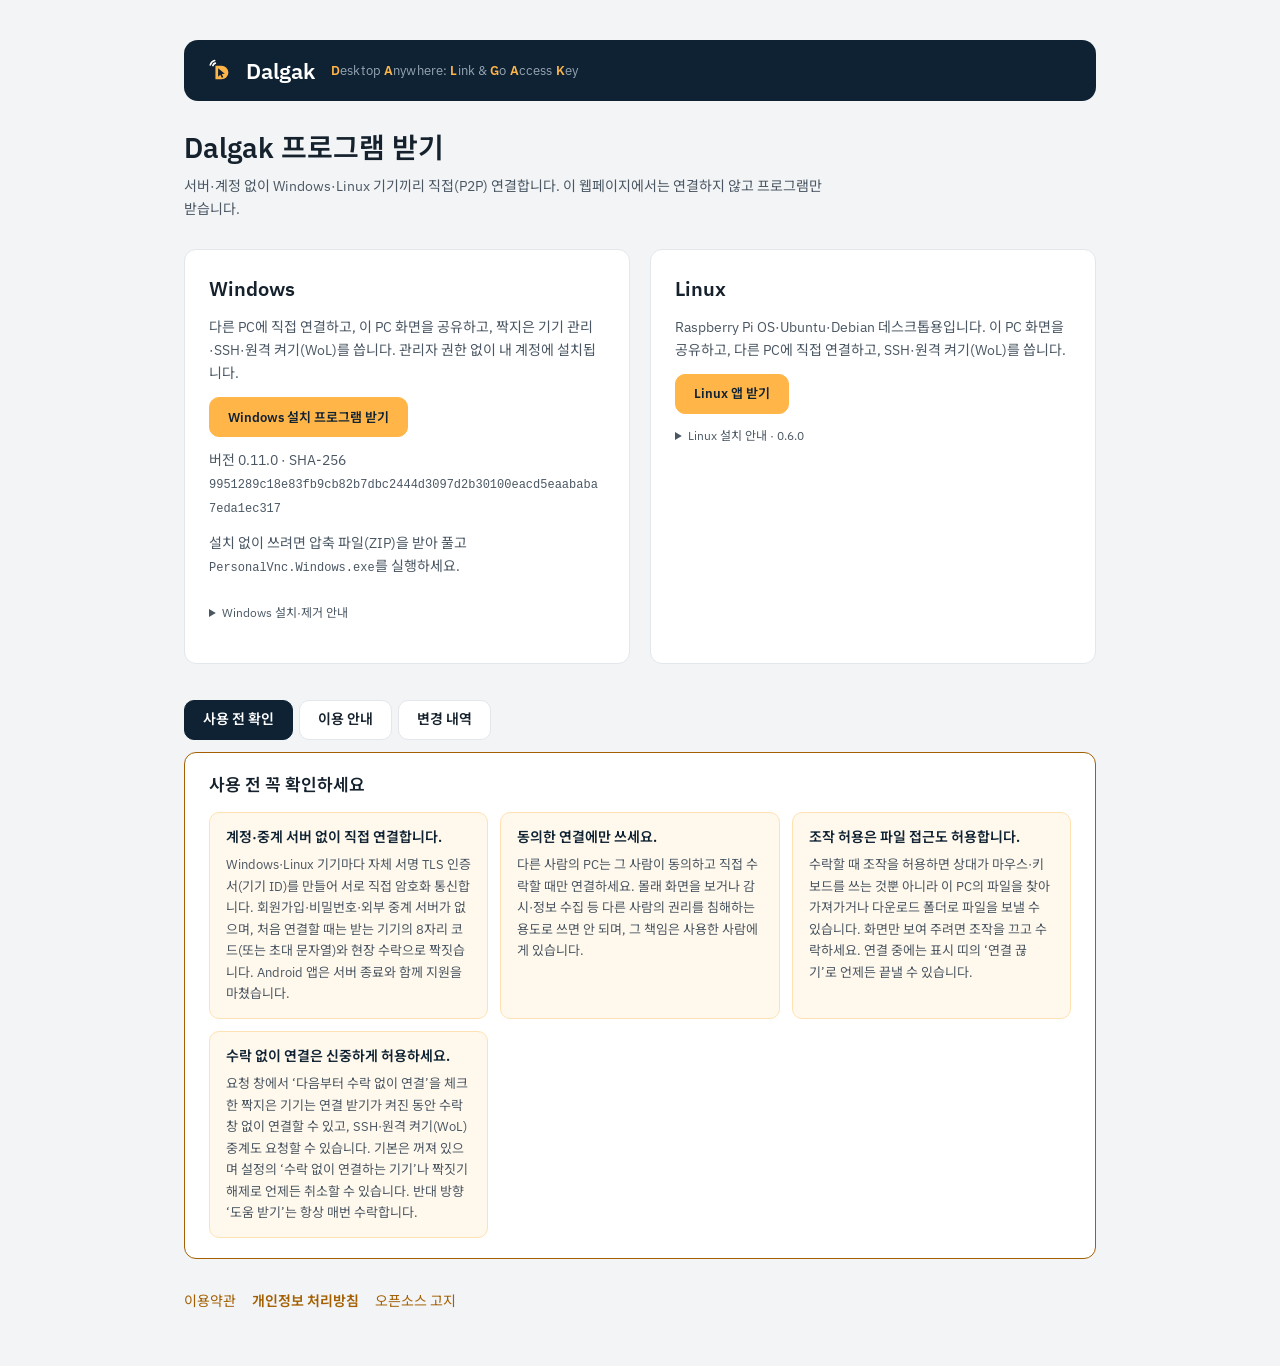
==== index.html @ 11ea2617 "Publish Dalgak 2026-11-26 (Windows 0.11.0, Linux 0.6.0)" ====
<!doctype html>
<html lang="ko">
  <head>
    <meta charset="UTF-8" />
    <meta name="viewport" content="width=device-width,initial-scale=1" />
    <meta name="description" content="Dalgak Windows·Linux P2P 원격 연결 프로그램 받기" />
    <link rel="icon" href="data:image/svg+xml,%3Csvg%20xmlns%3D%22http%3A%2F%2Fwww.w3.org%2F2000%2Fsvg%22%20viewBox%3D%220%200%2032%2032%22%3E%3Crect%20width%3D%2232%22%20height%3D%2232%22%20rx%3D%228%22%20fill%3D%22%230F2233%22%2F%3E%3Cg%20transform%3D%22translate%283.84%203.84%29%20scale%28.76%29%22%3E%3Cpath%20d%3D%22M10%209h8a9%209%200%200%201%200%2018h-8z%22%20fill%3D%22%23FFB547%22%2F%3E%3Cpath%20d%3D%22M13.5%2012.5v11l2.9-2.7%202%204.2%201.9-.8-2-4.2%204-.3z%22%20fill%3D%22%230F2233%22%2F%3E%3Cpath%20d%3D%22M6.65%208.83A4.5%204.5%200%200%201%209.83%205.65M3.27%207.93A8%208%200%200%201%208.93%202.27%22%20fill%3D%22none%22%20stroke%3D%22%23fff%22%20stroke-width%3D%222.2%22%20stroke-linecap%3D%22round%22%2F%3E%3C%2Fg%3E%3C%2Fsvg%3E" />
    <title>Dalgak · 프로그램 받기</title>
    <script type="module" crossorigin src="./assets/index-CdaXG5ki.js"></script>
    <link rel="modulepreload" crossorigin href="./assets/style-BzFZ3Hjp.js">
    <link rel="stylesheet" crossorigin href="./assets/style-Cl3IRGmB.css">
    <link rel="stylesheet" crossorigin href="./assets/index-DX-sBNxT.css">
  </head>
  <body>
    <div id="app"></div>
  </body>
</html>
---- assets/style-Cl3IRGmB.css ----
@font-face{font-family:IBM Plex Sans;font-style:normal;font-display:swap;font-weight:400;src:url(./ibm-plex-sans-cyrillic-ext-400-normal-g30qAdWV.woff2)format("woff2"),url(./ibm-plex-sans-cyrillic-ext-400-normal-Dsrv2Tcn.woff)format("woff");unicode-range:U+460-52F,U+1C80-1C8A,U+20B4,U+2DE0-2DFF,U+A640-A69F,U+FE2E-FE2F}@font-face{font-family:IBM Plex Sans;font-style:normal;font-display:swap;font-weight:400;src:url(./ibm-plex-sans-cyrillic-400-normal-DZqxrq2p.woff2)format("woff2"),url(./ibm-plex-sans-cyrillic-400-normal-BTotfTJu.woff)format("woff");unicode-range:U+301,U+400-45F,U+490-491,U+4B0-4B1,U+2116}@font-face{font-family:IBM Plex Sans;font-style:normal;font-display:swap;font-weight:400;src:url(./ibm-plex-sans-greek-400-normal-_efipK4i.woff2)format("woff2"),url(./ibm-plex-sans-greek-400-normal-D9ESIMu3.woff)format("woff");unicode-range:U+370-377,U+37A-37F,U+384-38A,U+38C,U+38E-3A1,U+3A3-3FF}@font-face{font-family:IBM Plex Sans;font-style:normal;font-display:swap;font-weight:400;src:url(./ibm-plex-sans-vietnamese-400-normal-DG4YqDda.woff2)format("woff2"),url(./ibm-plex-sans-vietnamese-400-normal-fK1oJ5dG.woff)format("woff");unicode-range:U+102-103,U+110-111,U+128-129,U+168-169,U+1A0-1A1,U+1AF-1B0,U+300-301,U+303-304,U+308-309,U+323,U+329,U+1EA0-1EF9,U+20AB}@font-face{font-family:IBM Plex Sans;font-style:normal;font-display:swap;font-weight:400;src:url(./ibm-plex-sans-latin-ext-400-normal-C5H60-Va.woff2)format("woff2"),url(./ibm-plex-sans-latin-ext-400-normal-RBey6euL.woff)format("woff");unicode-range:U+100-2BA,U+2BD-2C5,U+2C7-2CC,U+2CE-2D7,U+2DD-2FF,U+304,U+308,U+329,U+1D00-1DBF,U+1E00-1E9F,U+1EF2-1EFF,U+2020,U+20A0-20AB,U+20AD-20C0,U+2113,U+2C60-2C7F,U+A720-A7FF}@font-face{font-family:IBM Plex Sans;font-style:normal;font-display:swap;font-weight:400;src:url(./ibm-plex-sans-latin-400-normal-CDDApCn2.woff2)format("woff2"),url(./ibm-plex-sans-latin-400-normal-CYLoc0-x.woff)format("woff");unicode-range:U+??,U+131,U+152-153,U+2BB-2BC,U+2C6,U+2DA,U+2DC,U+304,U+308,U+329,U+2000-206F,U+20AC,U+2122,U+2191,U+2193,U+2212,U+2215,U+FEFF,U+FFFD}@font-face{font-family:IBM Plex Sans;font-style:normal;font-display:swap;font-weight:600;src:url(./ibm-plex-sans-cyrillic-ext-600-normal-DUMzJB7m.woff2)format("woff2"),url(./ibm-plex-sans-cyrillic-ext-600-normal-Bz0x94Yp.woff)format("woff");unicode-range:U+460-52F,U+1C80-1C8A,U+20B4,U+2DE0-2DFF,U+A640-A69F,U+FE2E-FE2F}@font-face{font-family:IBM Plex Sans;font-style:normal;font-display:swap;font-weight:600;src:url(./ibm-plex-sans-cyrillic-600-normal-71GNu3SW.woff2)format("woff2"),url(./ibm-plex-sans-cyrillic-600-normal-BGq0mW3O.woff)format("woff");unicode-range:U+301,U+400-45F,U+490-491,U+4B0-4B1,U+2116}@font-face{font-family:IBM Plex Sans;font-style:normal;font-display:swap;font-weight:600;src:url(./ibm-plex-sans-greek-600-normal-DzTrcv_p.woff2)format("woff2"),url(./ibm-plex-sans-greek-600-normal-D-CqTdkO.woff)format("woff");unicode-range:U+370-377,U+37A-37F,U+384-38A,U+38C,U+38E-3A1,U+3A3-3FF}@font-face{font-family:IBM Plex Sans;font-style:normal;font-display:swap;font-weight:600;src:url(./ibm-plex-sans-vietnamese-600-normal-DpPYBSTl.woff2)format("woff2"),url(./ibm-plex-sans-vietnamese-600-normal-DgdngZtN.woff)format("woff");unicode-range:U+102-103,U+110-111,U+128-129,U+168-169,U+1A0-1A1,U+1AF-1B0,U+300-301,U+303-304,U+308-309,U+323,U+329,U+1EA0-1EF9,U+20AB}@font-face{font-family:IBM Plex Sans;font-style:normal;font-display:swap;font-weight:600;src:url(./ibm-plex-sans-latin-ext-600-normal-DOrvGEcy.woff2)format("woff2"),url(./ibm-plex-sans-latin-ext-600-normal-DIrixKbi.woff)format("woff");unicode-range:U+100-2BA,U+2BD-2C5,U+2C7-2CC,U+2CE-2D7,U+2DD-2FF,U+304,U+308,U+329,U+1D00-1DBF,U+1E00-1E9F,U+1EF2-1EFF,U+2020,U+20A0-20AB,U+20AD-20C0,U+2113,U+2C60-2C7F,U+A720-A7FF}@font-face{font-family:IBM Plex Sans;font-style:normal;font-display:swap;font-weight:600;src:url(./ibm-plex-sans-latin-600-normal-CuJfVYMP.woff2)format("woff2"),url(./ibm-plex-sans-latin-600-normal-Cu4Hd6ag.woff)format("woff");unicode-range:U+??,U+131,U+152-153,U+2BB-2BC,U+2C6,U+2DA,U+2DC,U+304,U+308,U+329,U+2000-206F,U+20AC,U+2122,U+2191,U+2193,U+2212,U+2215,U+FEFF,U+FFFD}@font-face{font-family:Noto Sans KR;font-style:normal;font-display:swap;font-weight:400;src:url(./noto-sans-kr-0-400-normal-DvHKOTBK.woff2)format("woff2"),url(./noto-sans-kr-0-400-normal-Dk1zEwO4.woff)format("woff");unicode-range:U+F9CA-FA0B,U+FF03-FF05,U+FF07,U+FF0A-FF0B,U+FF0D-FF19,U+FF1B,U+FF1D,U+FF20-FF5B,U+FF5D,U+FFE0-FFE3,U+FFE5-FFE6}@font-face{font-family:Noto Sans KR;font-style:normal;font-display:swap;font-weight:400;src:url(./noto-sans-kr-1-400-normal-DsbtwyWE.woff2)format("woff2"),url(./noto-sans-kr-1-400-normal-DDoMGhu7.woff)format("woff");unicode-range:U+F92F-F980,U+F982-F9C9}@font-face{font-family:Noto Sans KR;font-style:normal;font-display:swap;font-weight:400;src:url(./noto-sans-kr-2-400-normal-BVVLmu2q.woff2)format("woff2"),url(./noto-sans-kr-2-400-normal-CNQ9MFHb.woff)format("woff");unicode-range:U+D723-D728,U+D72A-D733,U+D735-D748,U+D74A-D74F,U+D752-D753,U+D755-D757,U+D75A-D75F,U+D762-D764,U+D766-D768,U+D76A-D76B,U+D76D-D76F,U+D771-D787,U+D789-D78B,U+D78D-D78F,U+D791-D797,U+D79A,U+D79C,U+D79E-D7A3,U+F900-F909,U+F90B-F92E}@font-face{font-family:Noto Sans KR;font-style:normal;font-display:swap;font-weight:400;src:url(./noto-sans-kr-3-400-normal-DagkubNV.woff2)format("woff2"),url(./noto-sans-kr-3-400-normal-BXAGbfE-.woff)format("woff");unicode-range:U+D679-D68B,U+D68E-D69E,U+D6A0,U+D6A2-D6A7,U+D6A9-D6C3,U+D6C6-D6C7,U+D6C9-D6CB,U+D6CD-D6D3,U+D6D5-D6D6,U+D6D8-D6E3,U+D6E5-D6E7,U+D6E9-D6FB,U+D6FD-D717,U+D719-D71F,U+D721-D722}@font-face{font-family:Noto Sans KR;font-style:normal;font-display:swap;font-weight:400;src:url(./noto-sans-kr-4-400-normal-bNXKNoM1.woff2)format("woff2"),url(./noto-sans-kr-4-400-normal-fehc2BtM.woff)format("woff");unicode-range:U+D5BC-D5C7,U+D5CA-D5CB,U+D5CD-D5CF,U+D5D1-D5D7,U+D5D9-D5DA,U+D5DC,U+D5DE-D5E3,U+D5E6-D5E7,U+D5E9-D5EB,U+D5ED-D5F6,U+D5F8,U+D5FA-D5FF,U+D602-D603,U+D605-D607,U+D609-D60F,U+D612-D613,U+D616-D61B,U+D61D-D637,U+D63A-D63B,U+D63D-D63F,U+D641-D647,U+D64A-D64C,U+D64E-D653,U+D656-D657,U+D659-D65B,U+D65D-D666,U+D668,U+D66A-D678}@font-face{font-family:Noto Sans KR;font-style:normal;font-display:swap;font-weight:400;src:url(./noto-sans-kr-5-400-normal-DB4K_e6t.woff2)format("woff2"),url(./noto-sans-kr-5-400-normal-D7zIYotF.woff)format("woff");unicode-range:U+D507,U+D509-D50B,U+D50D-D513,U+D515-D53B,U+D53E-D53F,U+D541-D543,U+D545-D54C,U+D54E,U+D550,U+D552-D557,U+D55A-D55B,U+D55D-D55F,U+D561-D564,U+D566-D567,U+D56A,U+D56C,U+D56E-D573,U+D576-D577,U+D579-D583,U+D585-D586,U+D58A-D5A4,U+D5A6-D5BB}@font-face{font-family:Noto Sans KR;font-style:normal;font-display:swap;font-weight:400;src:url(./noto-sans-kr-6-400-normal-K-75XuCr.woff2)format("woff2"),url(./noto-sans-kr-6-400-normal-P6o_mDOa.woff)format("woff");unicode-range:U+D464-D477,U+D47A-D47B,U+D47D-D47F,U+D481-D487,U+D489-D48A,U+D48C,U+D48E-D4E7,U+D4E9-D503,U+D505-D506}@font-face{font-family:Noto Sans KR;font-style:normal;font-display:swap;font-weight:400;src:url(./noto-sans-kr-7-400-normal-BNllmanr.woff2)format("woff2"),url(./noto-sans-kr-7-400-normal-B91vUdpk.woff)format("woff");unicode-range:U+D3BF-D3C7,U+D3CA-D3CF,U+D3D1-D3EB,U+D3EE-D3EF,U+D3F1-D3F3,U+D3F5-D3FB,U+D3FD-D400,U+D402-D45B,U+D45D-D463}@font-face{font-family:Noto Sans KR;font-style:normal;font-display:swap;font-weight:400;src:url(./noto-sans-kr-8-400-normal-6GjUi_05.woff2)format("woff2"),url(./noto-sans-kr-8-400-normal-ZHSJ7wDg.woff)format("woff");unicode-range:U+D2FF,U+D302-D304,U+D306-D30B,U+D30F,U+D311-D313,U+D315-D31B,U+D31E,U+D322-D324,U+D326-D327,U+D32A-D32B,U+D32D-D32F,U+D331-D337,U+D339-D33C,U+D33E-D37B,U+D37E-D37F,U+D381-D383,U+D385-D38B,U+D38E-D390,U+D392-D397,U+D39A-D39B,U+D39D-D39F,U+D3A1-D3A7,U+D3A9-D3AA,U+D3AC,U+D3AE-D3B3,U+D3B5-D3B7,U+D3B9-D3BB,U+D3BD-D3BE}@font-face{font-family:Noto Sans KR;font-style:normal;font-display:swap;font-weight:400;src:url(./noto-sans-kr-9-400-normal-CWyIfS8k.woff2)format("woff2"),url(./noto-sans-kr-9-400-normal-8DH6IiU1.woff)format("woff");unicode-range:U+D257-D27F,U+D281-D29B,U+D29D-D29F,U+D2A1-D2AB,U+D2AD-D2B7,U+D2BA-D2BB,U+D2BD-D2BF,U+D2C1-D2C7,U+D2C9-D2EF,U+D2F2-D2F3,U+D2F5-D2F7,U+D2F9-D2FE}@font-face{font-family:Noto Sans KR;font-style:normal;font-display:swap;font-weight:400;src:url(./noto-sans-kr-10-400-normal-BVKEUupq.woff2)format("woff2"),url(./noto-sans-kr-10-400-normal-DT6dYm_X.woff)format("woff");unicode-range:U+D1B4,U+D1B6-D1F3,U+D1F5-D22B,U+D22E-D22F,U+D231-D233,U+D235-D23B,U+D23D-D240,U+D242-D256}@font-face{font-family:Noto Sans KR;font-style:normal;font-display:swap;font-weight:400;src:url(./noto-sans-kr-11-400-normal-Ba9fdwCZ.woff2)format("woff2"),url(./noto-sans-kr-11-400-normal-C1iy4JYD.woff)format("woff");unicode-range:U+D105-D12F,U+D132-D133,U+D135-D137,U+D139-D13F,U+D141-D142,U+D144,U+D146-D14B,U+D14E-D14F,U+D151-D153,U+D155-D15B,U+D15E-D187,U+D189-D19F,U+D1A2-D1A3,U+D1A5-D1A7,U+D1A9-D1AF,U+D1B2-D1B3}@font-face{font-family:Noto Sans KR;font-style:normal;font-display:swap;font-weight:400;src:url(./noto-sans-kr-12-400-normal-Bijp8rvZ.woff2)format("woff2"),url(./noto-sans-kr-12-400-normal-Cmoi1KVR.woff)format("woff");unicode-range:U+D04B-D04F,U+D051-D057,U+D059-D06B,U+D06D-D06F,U+D071-D073,U+D075-D07B,U+D07E-D0A3,U+D0A6-D0A7,U+D0A9-D0AB,U+D0AD-D0B3,U+D0B6,U+D0B8,U+D0BA-D0BF,U+D0C2-D0C3,U+D0C5-D0C7,U+D0C9-D0CF,U+D0D2,U+D0D6-D0DB,U+D0DE-D0DF,U+D0E1-D0E3,U+D0E5-D0EB,U+D0EE-D0F0,U+D0F2-D104}@font-face{font-family:Noto Sans KR;font-style:normal;font-display:swap;font-weight:400;src:url(./noto-sans-kr-13-400-normal-DoxrDWVX.woff2)format("woff2"),url(./noto-sans-kr-13-400-normal-4q7ep71R.woff)format("woff");unicode-range:U+CFA2-CFC3,U+CFC5-CFDF,U+CFE2-CFE3,U+CFE5-CFE7,U+CFE9-CFF4,U+CFF6-CFFB,U+CFFD-CFFF,U+D001-D003,U+D005-D017,U+D019-D033,U+D036-D037,U+D039-D03B,U+D03D-D04A}@font-face{font-family:Noto Sans KR;font-style:normal;font-display:swap;font-weight:400;src:url(./noto-sans-kr-14-400-normal-D4peIdLD.woff2)format("woff2"),url(./noto-sans-kr-14-400-normal-BfrJy8wS.woff)format("woff");unicode-range:U+CEF0-CEF3,U+CEF6,U+CEF9-CEFF,U+CF01-CF03,U+CF05-CF07,U+CF09-CF0F,U+CF11-CF12,U+CF14-CF1B,U+CF1D-CF1F,U+CF21-CF2F,U+CF31-CF53,U+CF56-CF57,U+CF59-CF5B,U+CF5D-CF63,U+CF66,U+CF68,U+CF6A-CF6F,U+CF71-CF84,U+CF86-CF8B,U+CF8D-CFA1}@font-face{font-family:Noto Sans KR;font-style:normal;font-display:swap;font-weight:400;src:url(./noto-sans-kr-15-400-normal-BkdsrAar.woff2)format("woff2"),url(./noto-sans-kr-15-400-normal-B1wZTeca.woff)format("woff");unicode-range:U+CE3C-CE57,U+CE5A-CE5B,U+CE5D-CE5F,U+CE61-CE67,U+CE6A,U+CE6C,U+CE6E-CE73,U+CE76-CE77,U+CE79-CE7B,U+CE7D-CE83,U+CE85-CE88,U+CE8A-CE8F,U+CE91-CE93,U+CE95-CE97,U+CE99-CE9F,U+CEA2,U+CEA4-CEAB,U+CEAD-CEE3,U+CEE6-CEE7,U+CEE9-CEEB,U+CEED-CEEF}@font-face{font-family:Noto Sans KR;font-style:normal;font-display:swap;font-weight:400;src:url(./noto-sans-kr-16-400-normal-CaZ22wVp.woff2)format("woff2"),url(./noto-sans-kr-16-400-normal-DtQZPIzd.woff)format("woff");unicode-range:U+CD92-CD93,U+CD96-CD97,U+CD99-CD9B,U+CD9D-CDA3,U+CDA6-CDA8,U+CDAA-CDAF,U+CDB1-CDC3,U+CDC5-CDCB,U+CDCD-CDE7,U+CDE9-CE03,U+CE05-CE1F,U+CE22-CE34,U+CE36-CE3B}@font-face{font-family:Noto Sans KR;font-style:normal;font-display:swap;font-weight:400;src:url(./noto-sans-kr-17-400-normal-7d2ewPR9.woff2)format("woff2"),url(./noto-sans-kr-17-400-normal-bVbnTseV.woff)format("woff");unicode-range:U+CCEF-CD07,U+CD0A-CD0B,U+CD0D-CD1A,U+CD1C,U+CD1E-CD2B,U+CD2D-CD5B,U+CD5D-CD77,U+CD79-CD91}@font-face{font-family:Noto Sans KR;font-style:normal;font-display:swap;font-weight:400;src:url(./noto-sans-kr-18-400-normal-Dvx11AVp.woff2)format("woff2"),url(./noto-sans-kr-18-400-normal-DHwF2qZi.woff)format("woff");unicode-range:U+CC3F-CC43,U+CC46-CC47,U+CC49-CC4B,U+CC4D-CC53,U+CC55-CC58,U+CC5A-CC5F,U+CC61-CC97,U+CC9A-CC9B,U+CC9D-CC9F,U+CCA1-CCA7,U+CCAA,U+CCAC,U+CCAE-CCB3,U+CCB6-CCB7,U+CCB9-CCBB,U+CCBD-CCCF,U+CCD1-CCE3,U+CCE5-CCEE}@font-face{font-family:Noto Sans KR;font-style:normal;font-display:swap;font-weight:400;src:url(./noto-sans-kr-19-400-normal-CHB6rfAL.woff2)format("woff2"),url(./noto-sans-kr-19-400-normal-ClBNzfEU.woff)format("woff");unicode-range:U+CB91-CBD3,U+CBD5-CBE3,U+CBE5-CC0B,U+CC0E-CC0F,U+CC11-CC13,U+CC15-CC1B,U+CC1D-CC20,U+CC23-CC27,U+CC2A-CC2B,U+CC2D,U+CC2F,U+CC31-CC37,U+CC3A,U+CC3C}@font-face{font-family:Noto Sans KR;font-style:normal;font-display:swap;font-weight:400;src:url(./noto-sans-kr-20-400-normal-mmNoRfIC.woff2)format("woff2"),url(./noto-sans-kr-20-400-normal-DjApHDOa.woff)format("woff");unicode-range:U+CAF4-CB47,U+CB4A-CB90}@font-face{font-family:Noto Sans KR;font-style:normal;font-display:swap;font-weight:400;src:url(./noto-sans-kr-21-400-normal-Dawkqu4L.woff2)format("woff2"),url(./noto-sans-kr-21-400-normal-CGtQSSxz.woff)format("woff");unicode-range:U+CA4A-CA4B,U+CA4E-CA4F,U+CA51-CA53,U+CA55-CA5B,U+CA5D-CA60,U+CA62-CA83,U+CA85-CABB,U+CABE-CABF,U+CAC1-CAC3,U+CAC5-CACB,U+CACD-CAD0,U+CAD2,U+CAD4-CAD8,U+CADA-CAF3}@font-face{font-family:Noto Sans KR;font-style:normal;font-display:swap;font-weight:400;src:url(./noto-sans-kr-22-400-normal-CAN0vecW.woff2)format("woff2"),url(./noto-sans-kr-22-400-normal-CAlM3nVL.woff)format("woff");unicode-range:U+C996-C997,U+C99A-C99C,U+C99E-C9BF,U+C9C2-C9C3,U+C9C5-C9C7,U+C9C9-C9CF,U+C9D2,U+C9D4,U+C9D7-C9D8,U+C9DB,U+C9DE-C9DF,U+C9E1-C9E3,U+C9E5-C9E6,U+C9E8-C9EB,U+C9EE-C9F0,U+C9F2-C9F7,U+C9F9-CA0B,U+CA0D-CA28,U+CA2A-CA49}@font-face{font-family:Noto Sans KR;font-style:normal;font-display:swap;font-weight:400;src:url(./noto-sans-kr-23-400-normal-Dvxu3lW5.woff2)format("woff2"),url(./noto-sans-kr-23-400-normal-DW522Mfw.woff)format("woff");unicode-range:U+C8E9-C8F4,U+C8F6-C8FB,U+C8FE-C8FF,U+C901-C903,U+C905-C90B,U+C90E-C910,U+C912-C917,U+C919-C92B,U+C92D-C94F,U+C951-C953,U+C955-C96B,U+C96D-C973,U+C975-C987,U+C98A-C98B,U+C98D-C98F,U+C991-C995}@font-face{font-family:Noto Sans KR;font-style:normal;font-display:swap;font-weight:400;src:url(./noto-sans-kr-24-400-normal-N6DWvfLr.woff2)format("woff2"),url(./noto-sans-kr-24-400-normal-0zvxxDGF.woff)format("woff");unicode-range:U+C841-C84B,U+C84D-C86F,U+C872-C873,U+C875-C877,U+C879-C87F,U+C882-C884,U+C887-C88A,U+C88D-C8C3,U+C8C5-C8DF,U+C8E1-C8E8}@font-face{font-family:Noto Sans KR;font-style:normal;font-display:swap;font-weight:400;src:url(./noto-sans-kr-25-400-normal-CBZrHrMq.woff2)format("woff2"),url(./noto-sans-kr-25-400-normal-CunCoS2z.woff)format("woff");unicode-range:U+C779-C77B,U+C77E-C782,U+C786,U+C78B,U+C78D,U+C78F,U+C792-C793,U+C795,U+C797,U+C799-C79F,U+C7A2,U+C7A7-C7AB,U+C7AE-C7BB,U+C7BD-C7C0,U+C7C2-C7C7,U+C7C9-C7DC,U+C7DE-C7FF,U+C802-C803,U+C805-C807,U+C809,U+C80B-C80F,U+C812,U+C814,U+C817-C81B,U+C81E-C81F,U+C821-C823,U+C825-C82E,U+C830-C837,U+C839-C83B,U+C83D-C840}@font-face{font-family:Noto Sans KR;font-style:normal;font-display:swap;font-weight:400;src:url(./noto-sans-kr-26-400-normal-DAP7qvt5.woff2)format("woff2"),url(./noto-sans-kr-26-400-normal-BzOH0pEN.woff)format("woff");unicode-range:U+C6BB-C6BF,U+C6C2,U+C6C4,U+C6C6-C6CB,U+C6CE-C6CF,U+C6D1-C6D3,U+C6D5-C6DB,U+C6DD-C6DF,U+C6E1-C6E7,U+C6E9-C6EB,U+C6ED-C6EF,U+C6F1-C6F8,U+C6FA-C703,U+C705-C707,U+C709-C70B,U+C70D-C716,U+C718,U+C71A-C71F,U+C722-C723,U+C725-C727,U+C729-C734,U+C736-C73B,U+C73E-C73F,U+C741-C743,U+C745-C74B,U+C74E-C750,U+C752-C757,U+C759-C773,U+C776-C777}@font-face{font-family:Noto Sans KR;font-style:normal;font-display:swap;font-weight:400;src:url(./noto-sans-kr-27-400-normal-CO42Q6wu.woff2)format("woff2"),url(./noto-sans-kr-27-400-normal-C6ZBGiQn.woff)format("woff");unicode-range:U+C5F5-C5FB,U+C5FE,U+C602-C605,U+C607,U+C609-C60F,U+C611-C61A,U+C61C-C623,U+C626-C627,U+C629-C62B,U+C62D,U+C62F-C632,U+C636,U+C638,U+C63A-C63F,U+C642-C643,U+C645-C647,U+C649-C652,U+C656-C65B,U+C65D-C65F,U+C661-C663,U+C665-C677,U+C679-C67B,U+C67D-C693,U+C696-C697,U+C699-C69B,U+C69D-C6A3,U+C6A6,U+C6A8,U+C6AA-C6AF,U+C6B2-C6B3,U+C6B5-C6B7,U+C6B9-C6BA}@font-face{font-family:Noto Sans KR;font-style:normal;font-display:swap;font-weight:400;src:url(./noto-sans-kr-28-400-normal-DKvJfXJ2.woff2)format("woff2"),url(./noto-sans-kr-28-400-normal-Cx6M2S50.woff)format("woff");unicode-range:U+C517-C527,U+C52A-C52B,U+C52D-C52F,U+C531-C538,U+C53A,U+C53C,U+C53E-C543,U+C546-C547,U+C54B,U+C54D-C552,U+C556,U+C55A-C55B,U+C55D,U+C55F,U+C562-C563,U+C565-C567,U+C569-C56F,U+C572,U+C574,U+C576-C57B,U+C57E-C57F,U+C581-C583,U+C585-C586,U+C588-C58B,U+C58E,U+C590,U+C592-C596,U+C599-C5B3,U+C5B6-C5B7,U+C5BA,U+C5BE-C5C3,U+C5CA-C5CB,U+C5CD,U+C5CF,U+C5D2-C5D3,U+C5D5-C5D7,U+C5D9-C5DF,U+C5E1-C5E2,U+C5E4,U+C5E6-C5EB,U+C5EF,U+C5F1-C5F3}@font-face{font-family:Noto Sans KR;font-style:normal;font-display:swap;font-weight:400;src:url(./noto-sans-kr-29-400-normal-DIf8LyWi.woff2)format("woff2"),url(./noto-sans-kr-29-400-normal-VDmbGe1t.woff)format("woff");unicode-range:U+C475-C4EF,U+C4F2-C4F3,U+C4F5-C4F7,U+C4F9-C4FF,U+C502-C50B,U+C50D-C516}@font-face{font-family:Noto Sans KR;font-style:normal;font-display:swap;font-weight:400;src:url(./noto-sans-kr-30-400-normal-8YaL-xHr.woff2)format("woff2"),url(./noto-sans-kr-30-400-normal-qLztc-gi.woff)format("woff");unicode-range:U+C3D0-C3D7,U+C3DA-C3DB,U+C3DD-C3DE,U+C3E1-C3EC,U+C3EE-C3F3,U+C3F5-C42B,U+C42D-C463,U+C466-C474}@font-face{font-family:Noto Sans KR;font-style:normal;font-display:swap;font-weight:400;src:url(./noto-sans-kr-31-400-normal-DFoc7x1T.woff2)format("woff2"),url(./noto-sans-kr-31-400-normal-D8Zht9N8.woff)format("woff");unicode-range:U+C32B-C367,U+C36A-C36B,U+C36D-C36F,U+C371-C377,U+C37A-C37B,U+C37E-C383,U+C385-C387,U+C389-C3CF}@font-face{font-family:Noto Sans KR;font-style:normal;font-display:swap;font-weight:400;src:url(./noto-sans-kr-32-400-normal-CkqUW8o7.woff2)format("woff2"),url(./noto-sans-kr-32-400-normal-D6BIPpjT.woff)format("woff");unicode-range:U+C26A-C26B,U+C26D-C26F,U+C271-C273,U+C275-C27B,U+C27E-C287,U+C289-C28F,U+C291-C297,U+C299-C29A,U+C29C-C2A3,U+C2A5-C2A7,U+C2A9-C2AB,U+C2AD-C2B3,U+C2B6,U+C2B8,U+C2BA-C2BB,U+C2BD-C2DB,U+C2DE-C2DF,U+C2E1-C2E2,U+C2E5-C2EA,U+C2EE,U+C2F0,U+C2F2-C2F5,U+C2F7,U+C2FA-C2FB,U+C2FD-C2FF,U+C301-C307,U+C309-C30C,U+C30E-C312,U+C315-C323,U+C325-C328,U+C32A}@font-face{font-family:Noto Sans KR;font-style:normal;font-display:swap;font-weight:400;src:url(./noto-sans-kr-33-400-normal-DnRNkS94.woff2)format("woff2"),url(./noto-sans-kr-33-400-normal-C74Htk_P.woff)format("woff");unicode-range:U+C1BC-C1C3,U+C1C5-C1DF,U+C1E1-C1FB,U+C1FD-C203,U+C205-C20C,U+C20E,U+C210-C217,U+C21A-C21B,U+C21D-C21E,U+C221-C227,U+C229-C22A,U+C22C,U+C22E,U+C230,U+C233-C24F,U+C251-C257,U+C259-C269}@font-face{font-family:Noto Sans KR;font-style:normal;font-display:swap;font-weight:400;src:url(./noto-sans-kr-34-400-normal-AhF9K8q6.woff2)format("woff2"),url(./noto-sans-kr-34-400-normal-DDEr8Pux.woff)format("woff");unicode-range:U+C101-C11B,U+C11F,U+C121-C123,U+C125-C12B,U+C12E,U+C132-C137,U+C13A-C13B,U+C13D-C13F,U+C141-C147,U+C14A,U+C14C-C153,U+C155-C157,U+C159-C15B,U+C15D-C166,U+C169-C16F,U+C171-C177,U+C179-C18B,U+C18E-C18F,U+C191-C193,U+C195-C19B,U+C19D-C19E,U+C1A0,U+C1A2-C1A4,U+C1A6-C1BB}@font-face{font-family:Noto Sans KR;font-style:normal;font-display:swap;font-weight:400;src:url(./noto-sans-kr-35-400-normal-k2ZbVdC9.woff2)format("woff2"),url(./noto-sans-kr-35-400-normal-Bpq268pI.woff)format("woff");unicode-range:U+C049-C057,U+C059-C05B,U+C05D-C05F,U+C061-C067,U+C069-C08F,U+C091-C0AB,U+C0AE-C0AF,U+C0B1-C0B3,U+C0B5,U+C0B7-C0BB,U+C0BE,U+C0C2-C0C7,U+C0CA-C0CB,U+C0CD-C0CF,U+C0D1-C0D7,U+C0D9-C0DA,U+C0DC,U+C0DE-C0E3,U+C0E5-C0EB,U+C0ED-C0F3,U+C0F6,U+C0F8,U+C0FA-C0FF}@font-face{font-family:Noto Sans KR;font-style:normal;font-display:swap;font-weight:400;src:url(./noto-sans-kr-36-400-normal-CnMuOnvD.woff2)format("woff2"),url(./noto-sans-kr-36-400-normal-Cn2qJE1O.woff)format("woff");unicode-range:U+BFA7-BFAF,U+BFB1-BFC4,U+BFC6-BFCB,U+BFCE-BFCF,U+BFD1-BFD3,U+BFD5-BFDB,U+BFDD-C048}@font-face{font-family:Noto Sans KR;font-style:normal;font-display:swap;font-weight:400;src:url(./noto-sans-kr-37-400-normal-CTq0GUgo.woff2)format("woff2"),url(./noto-sans-kr-37-400-normal-CS5jXYhw.woff)format("woff");unicode-range:U+BF07,U+BF09-BF3F,U+BF41-BF4F,U+BF52-BF54,U+BF56-BFA6}@font-face{font-family:Noto Sans KR;font-style:normal;font-display:swap;font-weight:400;src:url(./noto-sans-kr-38-400-normal-C_duip97.woff2)format("woff2"),url(./noto-sans-kr-38-400-normal-DAQ20IXF.woff)format("woff");unicode-range:U+BE56,U+BE58,U+BE5C-BE5F,U+BE62-BE63,U+BE65-BE67,U+BE69-BE74,U+BE76-BE7B,U+BE7E-BE7F,U+BE81-BE8E,U+BE90,U+BE92-BEA7,U+BEA9-BECF,U+BED2-BED3,U+BED5-BED6,U+BED9-BEE3,U+BEE6-BF06}@font-face{font-family:Noto Sans KR;font-style:normal;font-display:swap;font-weight:400;src:url(./noto-sans-kr-39-400-normal-BWChYRCO.woff2)format("woff2"),url(./noto-sans-kr-39-400-normal-DYBUIiBp.woff)format("woff");unicode-range:U+BDB0-BDD3,U+BDD5-BDEF,U+BDF1-BE0B,U+BE0D-BE0F,U+BE11-BE13,U+BE15-BE43,U+BE46-BE47,U+BE49-BE4B,U+BE4D-BE53}@font-face{font-family:Noto Sans KR;font-style:normal;font-display:swap;font-weight:400;src:url(./noto-sans-kr-40-400-normal-CAraLHm0.woff2)format("woff2"),url(./noto-sans-kr-40-400-normal-DvD5Lj5Y.woff)format("woff");unicode-range:U+BD03,U+BD06,U+BD08,U+BD0A-BD0F,U+BD11-BD22,U+BD25-BD47,U+BD49-BD58,U+BD5A-BD7F,U+BD82-BD83,U+BD85-BD87,U+BD8A-BD8F,U+BD91-BD92,U+BD94,U+BD96-BD98,U+BD9A-BDAF}@font-face{font-family:Noto Sans KR;font-style:normal;font-display:swap;font-weight:400;src:url(./noto-sans-kr-41-400-normal-wCMldnuB.woff2)format("woff2"),url(./noto-sans-kr-41-400-normal-C5wCo02l.woff)format("woff");unicode-range:U+BC4E-BC83,U+BC86-BC87,U+BC89-BC8B,U+BC8D-BC93,U+BC96,U+BC98,U+BC9B-BC9F,U+BCA2-BCA3,U+BCA5-BCA7,U+BCA9-BCB2,U+BCB4-BCBB,U+BCBE-BCBF,U+BCC1-BCC3,U+BCC5-BCCC,U+BCCE-BCD0,U+BCD2-BCD4,U+BCD6-BCF3,U+BCF7,U+BCF9-BCFB,U+BCFD-BD02}@font-face{font-family:Noto Sans KR;font-style:normal;font-display:swap;font-weight:400;src:url(./noto-sans-kr-42-400-normal-DoKOiGWl.woff2)format("woff2"),url(./noto-sans-kr-42-400-normal-BU6qliEf.woff)format("woff");unicode-range:U+BB90-BBA3,U+BBA5-BBAB,U+BBAD-BBBF,U+BBC1-BBF7,U+BBFA-BBFB,U+BBFD-BBFE,U+BC01-BC07,U+BC09-BC0A,U+BC0E,U+BC10,U+BC12-BC13,U+BC17,U+BC19-BC1A,U+BC1E,U+BC20-BC23,U+BC26,U+BC28,U+BC2A-BC2C,U+BC2E-BC2F,U+BC32-BC33,U+BC35-BC37,U+BC39-BC3F,U+BC41-BC42,U+BC44,U+BC46-BC48,U+BC4A-BC4D}@font-face{font-family:Noto Sans KR;font-style:normal;font-display:swap;font-weight:400;src:url(./noto-sans-kr-43-400-normal-Ckw6QJ5V.woff2)format("woff2"),url(./noto-sans-kr-43-400-normal-Bhb71xXE.woff)format("woff");unicode-range:U+BAE6-BAFB,U+BAFD-BB17,U+BB19-BB33,U+BB37,U+BB39-BB3A,U+BB3D-BB43,U+BB45-BB46,U+BB48,U+BB4A-BB4F,U+BB51-BB53,U+BB55-BB57,U+BB59-BB62,U+BB64-BB8F}@font-face{font-family:Noto Sans KR;font-style:normal;font-display:swap;font-weight:400;src:url(./noto-sans-kr-44-400-normal-BwH1wq4A.woff2)format("woff2"),url(./noto-sans-kr-44-400-normal-CfspoNHB.woff)format("woff");unicode-range:U+BA30-BA37,U+BA3A-BA3B,U+BA3D-BA3F,U+BA41-BA47,U+BA49-BA4A,U+BA4C,U+BA4E-BA53,U+BA56-BA57,U+BA59-BA5B,U+BA5D-BA63,U+BA65-BA66,U+BA68-BA6F,U+BA71-BA73,U+BA75-BA77,U+BA79-BA84,U+BA86,U+BA88-BAA7,U+BAAA,U+BAAD-BAAF,U+BAB1-BAB7,U+BABA,U+BABC,U+BABE-BAE5}@font-face{font-family:Noto Sans KR;font-style:normal;font-display:swap;font-weight:400;src:url(./noto-sans-kr-45-400-normal-B0IEWs_N.woff2)format("woff2"),url(./noto-sans-kr-45-400-normal-OygxcDOe.woff)format("woff");unicode-range:U+B96E-B973,U+B976-B977,U+B979-B97B,U+B97D-B983,U+B986,U+B988,U+B98A-B98D,U+B98F-B9AB,U+B9AE-B9AF,U+B9B1-B9B3,U+B9B5-B9BB,U+B9BE,U+B9C0,U+B9C2-B9C7,U+B9CA-B9CB,U+B9CD,U+B9D2-B9D7,U+B9DA,U+B9DC,U+B9DF-B9E0,U+B9E2,U+B9E6-B9E7,U+B9E9-B9F3,U+B9F6,U+B9F8,U+B9FB-BA2F}@font-face{font-family:Noto Sans KR;font-style:normal;font-display:swap;font-weight:400;src:url(./noto-sans-kr-46-400-normal-w4Vi4TPN.woff2)format("woff2"),url(./noto-sans-kr-46-400-normal-CbRp0Dn-.woff)format("woff");unicode-range:U+B8BF-B8CB,U+B8CD-B8E0,U+B8E2-B8E7,U+B8EA-B8EB,U+B8ED-B8EF,U+B8F1-B8F7,U+B8FA,U+B8FC,U+B8FE-B903,U+B905-B917,U+B919-B91F,U+B921-B93B,U+B93D-B957,U+B95A-B95B,U+B95D-B95F,U+B961-B967,U+B969-B96C}@font-face{font-family:Noto Sans KR;font-style:normal;font-display:swap;font-weight:400;src:url(./noto-sans-kr-47-400-normal-CFVhXwO9.woff2)format("woff2"),url(./noto-sans-kr-47-400-normal-Budn6my_.woff)format("woff");unicode-range:U+B80D-B80F,U+B811-B817,U+B81A,U+B81C-B823,U+B826-B827,U+B829-B82B,U+B82D-B833,U+B836,U+B83A-B83F,U+B841-B85B,U+B85E-B85F,U+B861-B863,U+B865-B86B,U+B86E,U+B870,U+B872-B8AF,U+B8B1-B8BE}@font-face{font-family:Noto Sans KR;font-style:normal;font-display:swap;font-weight:400;src:url(./noto-sans-kr-48-400-normal-oYS9L5BJ.woff2)format("woff2"),url(./noto-sans-kr-48-400-normal-CTWyjJsZ.woff)format("woff");unicode-range:U+B74D-B75F,U+B761-B763,U+B765-B774,U+B776-B77B,U+B77E-B77F,U+B781-B783,U+B785-B78B,U+B78E,U+B792-B796,U+B79A-B79B,U+B79D-B7A7,U+B7AA,U+B7AE-B7B3,U+B7B6-B7C8,U+B7CA-B7EB,U+B7EE-B7EF,U+B7F1-B7F3,U+B7F5-B7FB,U+B7FE,U+B802-B806,U+B80A-B80B}@font-face{font-family:Noto Sans KR;font-style:normal;font-display:swap;font-weight:400;src:url(./noto-sans-kr-49-400-normal-CtaM09ck.woff2)format("woff2"),url(./noto-sans-kr-49-400-normal-DsEEhT6D.woff)format("woff");unicode-range:U+B6A7-B6AA,U+B6AC-B6B0,U+B6B2-B6EF,U+B6F1-B727,U+B72A-B72B,U+B72D-B72E,U+B731-B737,U+B739-B73A,U+B73C-B743,U+B745-B74C}@font-face{font-family:Noto Sans KR;font-style:normal;font-display:swap;font-weight:400;src:url(./noto-sans-kr-50-400-normal-B0z_7G6H.woff2)format("woff2"),url(./noto-sans-kr-50-400-normal-D65-YWZ5.woff)format("woff");unicode-range:U+B605-B60F,U+B612-B617,U+B619-B624,U+B626-B69B,U+B69E-B6A3,U+B6A5-B6A6}@font-face{font-family:Noto Sans KR;font-style:normal;font-display:swap;font-weight:400;src:url(./noto-sans-kr-51-400-normal-CTiLlGnP.woff2)format("woff2"),url(./noto-sans-kr-51-400-normal-DcxcWHnW.woff)format("woff");unicode-range:U+B55F,U+B562-B583,U+B585-B59F,U+B5A2-B5A3,U+B5A5-B5A7,U+B5A9-B5B2,U+B5B5-B5BA,U+B5BD-B604}@font-face{font-family:Noto Sans KR;font-style:normal;font-display:swap;font-weight:400;src:url(./noto-sans-kr-52-400-normal-OpUDikIM.woff2)format("woff2"),url(./noto-sans-kr-52-400-normal-BOMVdWBo.woff)format("woff");unicode-range:U+B4A5-B4B6,U+B4B8-B4BF,U+B4C1-B4C7,U+B4C9-B4DB,U+B4DE-B4DF,U+B4E1-B4E2,U+B4E5-B4EB,U+B4EE,U+B4F0,U+B4F2-B513,U+B516-B517,U+B519-B51A,U+B51D-B523,U+B526,U+B528,U+B52B-B52F,U+B532-B533,U+B535-B537,U+B539-B53F,U+B541-B544,U+B546-B54B,U+B54D-B54F,U+B551-B55B,U+B55D-B55E}@font-face{font-family:Noto Sans KR;font-style:normal;font-display:swap;font-weight:400;src:url(./noto-sans-kr-53-400-normal-4QC5xypI.woff2)format("woff2"),url(./noto-sans-kr-53-400-normal-BUdzCisy.woff)format("woff");unicode-range:U+B3F8-B3FB,U+B3FD-B40F,U+B411-B417,U+B419-B41B,U+B41D-B41F,U+B421-B427,U+B42A-B42B,U+B42D-B44F,U+B452-B453,U+B455-B457,U+B459-B45F,U+B462-B464,U+B466-B46B,U+B46D-B47F,U+B481-B4A3}@font-face{font-family:Noto Sans KR;font-style:normal;font-display:swap;font-weight:400;src:url(./noto-sans-kr-54-400-normal-CGOBk4rH.woff2)format("woff2"),url(./noto-sans-kr-54-400-normal-DH-3Hmc3.woff)format("woff");unicode-range:U+B342-B353,U+B356-B357,U+B359-B35B,U+B35D-B35E,U+B360-B363,U+B366,U+B368,U+B36A-B36D,U+B36F,U+B372-B373,U+B375-B377,U+B379-B37F,U+B381-B382,U+B384,U+B386-B38B,U+B38D-B3C3,U+B3C6-B3C7,U+B3C9-B3CA,U+B3CD-B3D3,U+B3D6,U+B3D8,U+B3DA-B3F7}@font-face{font-family:Noto Sans KR;font-style:normal;font-display:swap;font-weight:400;src:url(./noto-sans-kr-55-400-normal-Dx3s9tU9.woff2)format("woff2"),url(./noto-sans-kr-55-400-normal-DtkdW8u5.woff)format("woff");unicode-range:U+B27C-B283,U+B285-B28F,U+B292-B293,U+B295-B297,U+B29A-B29F,U+B2A1-B2A4,U+B2A7-B2A9,U+B2AB,U+B2AD-B2C7,U+B2CA-B2CB,U+B2CD-B2CF,U+B2D1-B2D7,U+B2DA,U+B2DC,U+B2DE-B2E3,U+B2E7,U+B2E9-B2EA,U+B2EF-B2F3,U+B2F6,U+B2F8,U+B2FA-B2FB,U+B2FD-B2FE,U+B302-B303,U+B305-B307,U+B309-B30F,U+B312,U+B316-B31B,U+B31D-B341}@font-face{font-family:Noto Sans KR;font-style:normal;font-display:swap;font-weight:400;src:url(./noto-sans-kr-56-400-normal-qvAXUF5v.woff2)format("woff2"),url(./noto-sans-kr-56-400-normal-BPzu3JG_.woff)format("woff");unicode-range:U+B1D6-B1E7,U+B1E9-B1FC,U+B1FE-B203,U+B206-B207,U+B209-B20B,U+B20D-B213,U+B216-B21F,U+B221-B257,U+B259-B273,U+B275-B27B}@font-face{font-family:Noto Sans KR;font-style:normal;font-display:swap;font-weight:400;src:url(./noto-sans-kr-57-400-normal-Iyr4oMaf.woff2)format("woff2"),url(./noto-sans-kr-57-400-normal-UHuhU5XG.woff)format("woff");unicode-range:U+B120-B122,U+B126-B127,U+B129-B12B,U+B12D-B133,U+B136,U+B138,U+B13A-B13F,U+B142-B143,U+B145-B14F,U+B151-B153,U+B156-B157,U+B159-B177,U+B17A-B17B,U+B17D-B17F,U+B181-B187,U+B189-B18C,U+B18E-B191,U+B195-B1A7,U+B1A9-B1CB,U+B1CD-B1D5}@font-face{font-family:Noto Sans KR;font-style:normal;font-display:swap;font-weight:400;src:url(./noto-sans-kr-58-400-normal-jTP2ATzg.woff2)format("woff2"),url(./noto-sans-kr-58-400-normal-Do9GjXYx.woff)format("woff");unicode-range:U+B05F-B07B,U+B07E-B07F,U+B081-B083,U+B085-B08B,U+B08D-B097,U+B09B,U+B09D-B09F,U+B0A2-B0A7,U+B0AA,U+B0B0,U+B0B2,U+B0B6-B0B7,U+B0B9-B0BB,U+B0BD-B0C3,U+B0C6-B0C7,U+B0CA-B0CF,U+B0D1-B0DF,U+B0E1-B0E4,U+B0E6-B107,U+B10A-B10B,U+B10D-B10F,U+B111-B112,U+B114-B117,U+B119-B11A,U+B11C-B11F}@font-face{font-family:Noto Sans KR;font-style:normal;font-display:swap;font-weight:400;src:url(./noto-sans-kr-59-400-normal-BLmMzuQC.woff2)format("woff2"),url(./noto-sans-kr-59-400-normal-BNZWuHDj.woff)format("woff");unicode-range:U+AFAC-AFB7,U+AFBA-AFBB,U+AFBD-AFBF,U+AFC1-AFC6,U+AFCA-AFCC,U+AFCE-AFD3,U+AFD5-AFE7,U+AFE9-AFEF,U+AFF1-B00B,U+B00D-B00F,U+B011-B013,U+B015-B01B,U+B01D-B027,U+B029-B043,U+B045-B047,U+B049,U+B04B,U+B04D-B052,U+B055-B056,U+B058-B05C,U+B05E}@font-face{font-family:Noto Sans KR;font-style:normal;font-display:swap;font-weight:400;src:url(./noto-sans-kr-60-400-normal-CtGD89mu.woff2)format("woff2"),url(./noto-sans-kr-60-400-normal-HcGLz5w9.woff)format("woff");unicode-range:U+AF03-AF07,U+AF09-AF2B,U+AF2E-AF33,U+AF35-AF3B,U+AF3E-AF40,U+AF44-AF47,U+AF4A-AF5C,U+AF5E-AF63,U+AF65-AF7F,U+AF81-AFAB}@font-face{font-family:Noto Sans KR;font-style:normal;font-display:swap;font-weight:400;src:url(./noto-sans-kr-61-400-normal-B5PLnAkp.woff2)format("woff2"),url(./noto-sans-kr-61-400-normal-PLwfB2R5.woff)format("woff");unicode-range:U+AE56-AE5B,U+AE5E-AE60,U+AE62-AE64,U+AE66-AE67,U+AE69-AE6B,U+AE6D-AE83,U+AE85-AEBB,U+AEBF,U+AEC1-AEC3,U+AEC5-AECB,U+AECE,U+AED0,U+AED2-AED7,U+AED9-AEF3,U+AEF5-AF02}@font-face{font-family:Noto Sans KR;font-style:normal;font-display:swap;font-weight:400;src:url(./noto-sans-kr-62-400-normal-DKjCQorc.woff2)format("woff2"),url(./noto-sans-kr-62-400-normal-DpE68_xC.woff)format("woff");unicode-range:U+AD9C-ADA3,U+ADA5-ADBF,U+ADC1-ADC3,U+ADC5-ADC7,U+ADC9-ADD2,U+ADD4-ADDB,U+ADDD-ADDF,U+ADE1-ADE3,U+ADE5-ADF7,U+ADFA-ADFB,U+ADFD-ADFF,U+AE02-AE07,U+AE0A,U+AE0C,U+AE0E-AE13,U+AE15-AE2F,U+AE31-AE33,U+AE35-AE37,U+AE39-AE3F,U+AE42,U+AE44,U+AE46-AE49,U+AE4B,U+AE4F,U+AE51-AE53,U+AE55}@font-face{font-family:Noto Sans KR;font-style:normal;font-display:swap;font-weight:400;src:url(./noto-sans-kr-63-400-normal-BxSCZ_YM.woff2)format("woff2"),url(./noto-sans-kr-63-400-normal-DPPS_2ro.woff)format("woff");unicode-range:U+ACE2-ACE3,U+ACE5-ACE6,U+ACE9-ACEF,U+ACF2,U+ACF4,U+ACF7-ACFB,U+ACFE-ACFF,U+AD01-AD03,U+AD05-AD0B,U+AD0D-AD10,U+AD12-AD1B,U+AD1D-AD33,U+AD35-AD48,U+AD4A-AD4F,U+AD51-AD6B,U+AD6E-AD6F,U+AD71-AD72,U+AD77-AD7C,U+AD7E,U+AD80,U+AD82-AD87,U+AD89-AD8B,U+AD8D-AD8F,U+AD91-AD9B}@font-face{font-family:Noto Sans KR;font-style:normal;font-display:swap;font-weight:400;src:url(./noto-sans-kr-64-400-normal-CQozkgom.woff2)format("woff2"),url(./noto-sans-kr-64-400-normal-DaHs-oC1.woff)format("woff");unicode-range:U+AC25-AC2C,U+AC2E,U+AC30,U+AC32-AC37,U+AC39-AC3F,U+AC41-AC4C,U+AC4E-AC6F,U+AC72-AC73,U+AC75-AC76,U+AC79-AC7F,U+AC82,U+AC84-AC88,U+AC8A-AC8B,U+AC8D-AC8F,U+AC91-AC93,U+AC95-AC9B,U+AC9D-AC9E,U+ACA1-ACA7,U+ACAB,U+ACAD-ACAF,U+ACB1-ACB7,U+ACBA-ACBB,U+ACBE-ACC0,U+ACC2-ACC3,U+ACC5-ACDF}@font-face{font-family:Noto Sans KR;font-style:normal;font-display:swap;font-weight:400;src:url(./noto-sans-kr-65-400-normal-4PCXQBFU.woff2)format("woff2"),url(./noto-sans-kr-65-400-normal-B1mdGFnh.woff)format("woff");unicode-range:U+99DF,U+99ED,U+99F1,U+99FF,U+9A01,U+9A08,U+9A0E-9A0F,U+9A19,U+9A2B,U+9A30,U+9A36-9A37,U+9A40,U+9A43,U+9A45,U+9A4D,U+9A55,U+9A57,U+9A5A-9A5B,U+9A5F,U+9A62,U+9A65,U+9A69-9A6A,U+9AA8,U+9AB8,U+9AD3,U+9AE5,U+9AEE,U+9B1A,U+9B27,U+9B2A,U+9B31,U+9B3C,U+9B41-9B45,U+9B4F,U+9B54,U+9B5A,U+9B6F,U+9B8E,U+9B91,U+9B9F,U+9BAB,U+9BAE,U+9BC9,U+9BD6,U+9BE4,U+9BE8,U+9C0D,U+9C10,U+9C12,U+9C15,U+9C25,U+9C32,U+9C3B,U+9C47,U+9C49,U+9C57,U+9CE5,U+9CE7,U+9CE9,U+9CF3-9CF4,U+9CF6,U+9D09,U+9D1B,U+9D26,U+9D28,U+9D3B,U+9D51,U+9D5D,U+9D60-9D61,U+9D6C,U+9D72,U+9DA9,U+9DAF,U+9DB4,U+9DC4,U+9DD7,U+9DF2,U+9DF8-9DFA,U+9E1A,U+9E1E,U+9E75,U+9E79,U+9E7D,U+9E7F,U+9E92-9E93,U+9E97,U+9E9D,U+9E9F,U+9EA5,U+9EB4-9EB5,U+9EBB,U+9EBE,U+9EC3,U+9ECD-9ECE,U+9ED4,U+9ED8,U+9EDB-9EDC,U+9EDE,U+9EE8,U+9EF4,U+9F07-9F08,U+9F0E,U+9F13,U+9F20,U+9F3B,U+9F4A-9F4B,U+9F4E,U+9F52,U+9F5F,U+9F61,U+9F67,U+9F6A,U+9F6C,U+9F77,U+9F8D,U+9F90,U+9F95,U+9F9C,U+AC02-AC03,U+AC05-AC06,U+AC09-AC0F,U+AC17-AC18,U+AC1B,U+AC1E-AC1F,U+AC21-AC23}@font-face{font-family:Noto Sans KR;font-style:normal;font-display:swap;font-weight:400;src:url(./noto-sans-kr-66-400-normal-DyNMkvg7.woff2)format("woff2"),url(./noto-sans-kr-66-400-normal-CUpDunOh.woff)format("woff");unicode-range:U+96A7-96A8,U+96AA,U+96B1,U+96B7,U+96BB,U+96C0-96C1,U+96C4-96C5,U+96C7,U+96C9,U+96CB-96CE,U+96D5-96D6,U+96D9,U+96DB-96DC,U+96E2-96E3,U+96E8-96EA,U+96EF-96F0,U+96F2,U+96F6-96F7,U+96F9,U+96FB,U+9700,U+9706-9707,U+9711,U+9713,U+9716,U+9719,U+971C,U+971E,U+9727,U+9730,U+9732,U+9739,U+973D,U+9742,U+9744,U+9748,U+9756,U+975C,U+9761,U+9769,U+976D,U+9774,U+9777,U+977A,U+978B,U+978D,U+978F,U+97A0,U+97A8,U+97AB,U+97AD,U+97C6,U+97CB,U+97DC,U+97F6,U+97FB,U+97FF-9803,U+9805-9806,U+9808,U+980A,U+980C,U+9810-9813,U+9817-9818,U+982D,U+9830,U+9838-9839,U+983B,U+9846,U+984C-984E,U+9854,U+9858,U+985A,U+985E,U+9865,U+9867,U+986B,U+986F,U+98AF,U+98B1,U+98C4,U+98C7,U+98DB-98DC,U+98E1-98E2,U+98ED-98EF,U+98F4,U+98FC-98FE,U+9903,U+9909-990A,U+990C,U+9910,U+9913,U+9918,U+991E,U+9920,U+9928,U+9945,U+9949,U+994B-994D,U+9951-9952,U+9954,U+9957,U+9996,U+999D,U+99A5,U+99A8,U+99AC-99AE,U+99B1,U+99B3-99B4,U+99B9,U+99C1,U+99D0-99D2,U+99D5,U+99D9,U+99DD}@font-face{font-family:Noto Sans KR;font-style:normal;font-display:swap;font-weight:400;src:url(./noto-sans-kr-67-400-normal-sUo5DaHA.woff2)format("woff2"),url(./noto-sans-kr-67-400-normal-BGN-5q2i.woff)format("woff");unicode-range:U+920D,U+9210-9212,U+9217,U+921E,U+9234,U+923A,U+923F-9240,U+9245,U+9249,U+9257,U+925B,U+925E,U+9262,U+9264-9266,U+9283,U+9285,U+9291,U+9293,U+9296,U+9298,U+929C,U+92B3,U+92B6-92B7,U+92B9,U+92CC,U+92CF,U+92D2,U+92E4,U+92EA,U+92F8,U+92FC,U+9304,U+9310,U+9318,U+931A,U+931E-9322,U+9324,U+9326,U+9328,U+932B,U+932E-932F,U+9348,U+934A-934B,U+934D,U+9354,U+935B,U+936E,U+9375,U+937C,U+937E,U+938C,U+9394,U+9396,U+939A,U+93A3,U+93A7,U+93AC-93AD,U+93B0,U+93C3,U+93D1,U+93DE,U+93E1,U+93E4,U+93F6,U+9404,U+9418,U+9425,U+942B,U+9435,U+9438,U+9444,U+9451-9452,U+945B,U+947D,U+947F,U+9583,U+9589,U+958F,U+9591-9592,U+9594,U+9598,U+95A3-95A5,U+95A8,U+95AD,U+95B1,U+95BB-95BC,U+95C7,U+95CA,U+95D4-95D6,U+95DC,U+95E1-95E2,U+961C,U+9621,U+962A,U+962E,U+9632,U+963B,U+963F-9640,U+9642,U+9644,U+964B-964D,U+9650,U+965B-965F,U+9662-9664,U+966A,U+9670,U+9673,U+9675-9678,U+967D,U+9685-9686,U+968A-968B,U+968D-968E,U+9694-9695,U+9698-9699,U+969B-969C,U+96A3}@font-face{font-family:Noto Sans KR;font-style:normal;font-display:swap;font-weight:400;src:url(./noto-sans-kr-68-400-normal-C1zq1-x4.woff2)format("woff2"),url(./noto-sans-kr-68-400-normal-Cphon-k4.woff)format("woff");unicode-range:U+8FA8,U+8FAD,U+8FAF-8FB2,U+8FC2,U+8FC5,U+8FCE,U+8FD4,U+8FE6,U+8FEA-8FEB,U+8FED,U+8FF0,U+8FF2,U+8FF7,U+8FF9,U+8FFD,U+9000-9003,U+9005-9006,U+9008,U+900B,U+900D,U+900F-9011,U+9014-9015,U+9017,U+9019,U+901D-9023,U+902E,U+9031-9032,U+9035,U+9038,U+903C,U+903E,U+9041-9042,U+9047,U+904A-904B,U+904D-904E,U+9050-9051,U+9054-9055,U+9059,U+905C-905E,U+9060-9061,U+9063,U+9069,U+906D-906F,U+9072,U+9075,U+9077-9078,U+907A,U+907C-907D,U+907F-9084,U+9087-9088,U+908A,U+908F,U+9091,U+9095,U+9099,U+90A2-90A3,U+90A6,U+90A8,U+90AA,U+90AF-90B1,U+90B5,U+90B8,U+90C1,U+90CA,U+90DE,U+90E1,U+90ED,U+90F5,U+9102,U+9112,U+9115,U+9119,U+9127,U+912D,U+9132,U+9149-914E,U+9152,U+9162,U+9169-916A,U+916C,U+9175,U+9177-9178,U+9187,U+9189,U+918B,U+918D,U+9192,U+919C,U+91AB-91AC,U+91AE-91AF,U+91B1,U+91B4-91B5,U+91C0,U+91C7,U+91C9,U+91CB,U+91CF-91D0,U+91D7-91D8,U+91DC-91DD,U+91E3,U+91E7,U+91EA,U+91F5}@font-face{font-family:Noto Sans KR;font-style:normal;font-display:swap;font-weight:400;src:url(./noto-sans-kr-69-400-normal-DvjoOde4.woff2)format("woff2"),url(./noto-sans-kr-69-400-normal-k7u7Fo4S.woff)format("woff");unicode-range:U+8C6A-8C6B,U+8C79-8C7A,U+8C82,U+8C8A,U+8C8C,U+8C9D-8C9E,U+8CA0-8CA2,U+8CA7-8CAC,U+8CAF-8CB0,U+8CB3-8CB4,U+8CB6-8CB8,U+8CBB-8CBD,U+8CBF-8CC4,U+8CC7-8CC8,U+8CCA,U+8CD1,U+8CD3,U+8CDA,U+8CDC,U+8CDE,U+8CE0,U+8CE2-8CE4,U+8CE6,U+8CEA,U+8CED,U+8CF4,U+8CFB-8CFD,U+8D04-8D05,U+8D07-8D08,U+8D0A,U+8D0D,U+8D13,U+8D16,U+8D64,U+8D66,U+8D6B,U+8D70,U+8D73-8D74,U+8D77,U+8D85,U+8D8A,U+8D99,U+8DA3,U+8DA8,U+8DB3,U+8DBA,U+8DBE,U+8DC6,U+8DCB-8DCC,U+8DCF,U+8DDB,U+8DDD,U+8DE1,U+8DE3,U+8DE8,U+8DF3,U+8E0A,U+8E0F-8E10,U+8E1E,U+8E2A,U+8E30,U+8E35,U+8E42,U+8E44,U+8E47-8E4A,U+8E59,U+8E5F-8E60,U+8E74,U+8E76,U+8E81,U+8E87,U+8E8A,U+8E8D,U+8EAA-8EAC,U+8EC0,U+8ECB-8ECC,U+8ED2,U+8EDF,U+8EEB,U+8EF8,U+8EFB,U+8EFE,U+8F03,U+8F05,U+8F09,U+8F12-8F15,U+8F1B-8F1F,U+8F26-8F27,U+8F29-8F2A,U+8F2F,U+8F33,U+8F38-8F39,U+8F3B,U+8F3E-8F3F,U+8F44-8F45,U+8F49,U+8F4D-8F4E,U+8F5D,U+8F5F,U+8F62,U+8F9B-8F9C,U+8FA3,U+8FA6}@font-face{font-family:Noto Sans KR;font-style:normal;font-display:swap;font-weight:400;src:url(./noto-sans-kr-70-400-normal-BsS9sI2L.woff2)format("woff2"),url(./noto-sans-kr-70-400-normal-CMQst9WV.woff)format("woff");unicode-range:U+8941,U+8944,U+895F,U+8964,U+896A,U+8972,U+8981,U+8983,U+8986-8987,U+898F,U+8993,U+8996,U+89A1,U+89A9-89AA,U+89B2,U+89BA,U+89BD,U+89C0,U+89D2,U+89E3,U+89F4,U+89F8,U+8A02-8A03,U+8A08,U+8A0A,U+8A0C,U+8A0E,U+8A13,U+8A16-8A17,U+8A1B,U+8A1D,U+8A1F,U+8A23,U+8A25,U+8A2A,U+8A2D,U+8A31,U+8A34,U+8A36,U+8A3A-8A3B,U+8A50,U+8A54-8A55,U+8A5B,U+8A5E,U+8A60,U+8A62-8A63,U+8A66,U+8A6D-8A6E,U+8A70,U+8A72-8A73,U+8A75,U+8A79,U+8A85,U+8A87,U+8A8C-8A8D,U+8A93,U+8A95,U+8A98,U+8AA0-8AA1,U+8AA3-8AA6,U+8AA8,U+8AAA,U+8AB0,U+8AB2,U+8AB9,U+8ABC,U+8ABE-8ABF,U+8AC2,U+8AC4,U+8AC7,U+8ACB,U+8ACD,U+8ACF,U+8AD2,U+8AD6,U+8ADB-8ADC,U+8AE1,U+8AE6-8AE7,U+8AEA-8AEB,U+8AED-8AEE,U+8AF1,U+8AF6-8AF8,U+8AFA,U+8AFE,U+8B00-8B02,U+8B04,U+8B0E,U+8B10,U+8B14,U+8B16-8B17,U+8B19-8B1B,U+8B1D,U+8B20,U+8B28,U+8B2B-8B2C,U+8B33,U+8B39,U+8B41,U+8B49,U+8B4E-8B4F,U+8B58,U+8B5A,U+8B5C,U+8B66,U+8B6C,U+8B6F-8B70,U+8B74,U+8B77,U+8B7D,U+8B80,U+8B8A,U+8B90,U+8B92-8B93,U+8B96,U+8B9A,U+8C37,U+8C3F,U+8C41,U+8C46,U+8C48,U+8C4A,U+8C4C,U+8C55,U+8C5A,U+8C61}@font-face{font-family:Noto Sans KR;font-style:normal;font-display:swap;font-weight:400;src:url(./noto-sans-kr-71-400-normal-Cnz4WKfN.woff2)format("woff2"),url(./noto-sans-kr-71-400-normal-64PFtwmp.woff)format("woff");unicode-range:U+858F,U+8591,U+8594,U+859B,U+85A6,U+85A8-85AA,U+85AF-85B0,U+85BA,U+85C1,U+85C9,U+85CD-85CF,U+85D5,U+85DC-85DD,U+85E4-85E5,U+85E9-85EA,U+85F7,U+85FA-85FB,U+85FF,U+8602,U+8606-8607,U+860A,U+8616-8617,U+861A,U+862D,U+863F,U+864E,U+8650,U+8654-8655,U+865B-865C,U+865E-865F,U+8667,U+8679,U+868A,U+868C,U+8693,U+86A3-86A4,U+86A9,U+86C7,U+86CB,U+86D4,U+86D9,U+86DB,U+86DF,U+86E4,U+86ED,U+86FE,U+8700,U+8702-8703,U+8708,U+8718,U+871A,U+871C,U+874E,U+8755,U+8757,U+875F,U+8766,U+8768,U+8774,U+8776,U+8778,U+8782,U+878D,U+879F,U+87A2,U+87B3,U+87BA,U+87C4,U+87E0,U+87EC,U+87EF,U+87F2,U+87F9,U+87FB,U+87FE,U+8805,U+881F,U+8822-8823,U+8831,U+8836,U+883B,U+8840,U+8846,U+884D,U+8852-8853,U+8857,U+8859,U+885B,U+885D,U+8861-8863,U+8868,U+886B,U+8870,U+8872,U+8877,U+887E-887F,U+8881-8882,U+8888,U+888B,U+888D,U+8892,U+8896-8897,U+889E,U+88AB,U+88B4,U+88C1-88C2,U+88CF,U+88D4-88D5,U+88D9,U+88DC-88DD,U+88DF,U+88E1,U+88E8,U+88F3-88F5,U+88F8,U+88FD,U+8907,U+8910,U+8912-8913,U+8918-8919,U+8925,U+892A,U+8936,U+8938,U+893B}@font-face{font-family:Noto Sans KR;font-style:normal;font-display:swap;font-weight:400;src:url(./noto-sans-kr-72-400-normal-D-3sPuo-.woff2)format("woff2"),url(./noto-sans-kr-72-400-normal-CyXLn0oy.woff)format("woff");unicode-range:U+82A6,U+82A9,U+82AC-82AF,U+82B3,U+82B7-82B9,U+82BB-82BD,U+82BF,U+82D1-82D2,U+82D4-82D5,U+82D7,U+82DB,U+82DE-82DF,U+82E1,U+82E5-82E7,U+82FD-82FE,U+8301-8305,U+8309,U+8317,U+8328,U+832B,U+832F,U+8331,U+8334-8336,U+8338-8339,U+8340,U+8347,U+8349-834A,U+834F,U+8351-8352,U+8373,U+8377,U+837B,U+8389-838A,U+838E,U+8396,U+8398,U+839E,U+83A2,U+83A9-83AB,U+83BD,U+83C1,U+83C5,U+83C9-83CA,U+83CC,U+83D3,U+83D6,U+83DC,U+83E9,U+83EB,U+83EF-83F2,U+83F4,U+83F9,U+83FD,U+8403-8404,U+840A,U+840C-840E,U+8429,U+842C,U+8431,U+8438,U+843D,U+8449,U+8457,U+845B,U+8461,U+8463,U+8466,U+846B-846C,U+846F,U+8475,U+847A,U+8490,U+8494,U+8499,U+849C,U+84A1,U+84B2,U+84B8,U+84BB-84BC,U+84BF-84C0,U+84C2,U+84C4,U+84C6,U+84C9,U+84CB,U+84CD,U+84D1,U+84DA,U+84EC,U+84EE,U+84F4,U+84FC,U+8511,U+8513-8514,U+8517-8518,U+851A,U+851E,U+8521,U+8523,U+8525,U+852C-852D,U+852F,U+853D,U+853F,U+8541,U+8543,U+8549,U+854E,U+8553,U+8559,U+8563,U+8568-856A,U+856D,U+8584,U+8587}@font-face{font-family:Noto Sans KR;font-style:normal;font-display:swap;font-weight:400;src:url(./noto-sans-kr-73-400-normal-axY1nwn0.woff2)format("woff2"),url(./noto-sans-kr-73-400-normal-Dkm55MNG.woff)format("woff");unicode-range:U+8033,U+8036,U+803D,U+803F,U+8043,U+8046,U+804A,U+8056,U+8058,U+805A,U+805E,U+806F-8070,U+8072-8073,U+8077,U+807D-807F,U+8084-8087,U+8089,U+808B-808C,U+8096,U+809B,U+809D,U+80A1-80A2,U+80A5,U+80A9-80AA,U+80AF,U+80B1-80B2,U+80B4,U+80BA,U+80C3-80C4,U+80CC,U+80CE,U+80DA-80DB,U+80DE,U+80E1,U+80E4-80E5,U+80F1,U+80F4,U+80F8,U+80FD,U+8102,U+8105-8108,U+810A,U+8118,U+811A-811B,U+8123,U+8129,U+812B,U+812F,U+8139,U+813E,U+814B,U+814E,U+8150-8151,U+8154-8155,U+8165-8166,U+816B,U+8170-8171,U+8178-817A,U+817F-8180,U+8188,U+818A,U+818F,U+819A,U+819C-819D,U+81A0,U+81A3,U+81A8,U+81B3,U+81B5,U+81BA,U+81BD-81C0,U+81C2,U+81C6,U+81CD,U+81D8,U+81DF,U+81E3,U+81E5,U+81E7-81E8,U+81ED,U+81F3-81F4,U+81FA-81FC,U+81FE,U+8205,U+8208,U+820A,U+820C-820D,U+8212,U+821B-821C,U+821E-821F,U+8221,U+822A-822C,U+8235-8237,U+8239,U+8240,U+8245,U+8247,U+8259,U+8264,U+8266,U+826E-826F,U+8271,U+8276,U+8278,U+827E,U+828B,U+828D-828E,U+8292,U+8299-829A,U+829D,U+829F,U+82A5}@font-face{font-family:Noto Sans KR;font-style:normal;font-display:swap;font-weight:400;src:url(./noto-sans-kr-74-400-normal-zFHA64Q0.woff2)format("woff2"),url(./noto-sans-kr-74-400-normal-q-kpVNiT.woff)format("woff");unicode-range:U+7D2F-7D30,U+7D33,U+7D35,U+7D39-7D3A,U+7D42-7D46,U+7D50,U+7D5E,U+7D61-7D62,U+7D66,U+7D68,U+7D6A,U+7D6E,U+7D71-7D73,U+7D76,U+7D79,U+7D7F,U+7D8E-7D8F,U+7D93,U+7D9C,U+7DA0,U+7DA2,U+7DAC-7DAD,U+7DB1-7DB2,U+7DB4-7DB5,U+7DB8,U+7DBA-7DBB,U+7DBD-7DBF,U+7DC7,U+7DCA-7DCB,U+7DD6,U+7DD8,U+7DDA,U+7DDD-7DDE,U+7DE0-7DE1,U+7DE3,U+7DE8-7DE9,U+7DEC,U+7DEF,U+7DF4,U+7DFB,U+7E09-7E0A,U+7E15,U+7E1B,U+7E1D-7E1F,U+7E21,U+7E23,U+7E2B,U+7E2E-7E2F,U+7E31,U+7E37,U+7E3D-7E3E,U+7E43,U+7E46-7E47,U+7E52,U+7E54-7E55,U+7E5E,U+7E61,U+7E69-7E6B,U+7E6D,U+7E70,U+7E79,U+7E7C,U+7E82,U+7E8C,U+7E8F,U+7E93,U+7E96,U+7E98,U+7E9B-7E9C,U+7F36,U+7F38,U+7F3A,U+7F4C,U+7F50,U+7F54-7F55,U+7F6A-7F6B,U+7F6E,U+7F70,U+7F72,U+7F75,U+7F77,U+7F79,U+7F85,U+7F88,U+7F8A,U+7F8C,U+7F94,U+7F9A,U+7F9E,U+7FA4,U+7FA8-7FA9,U+7FB2,U+7FB8-7FB9,U+7FBD,U+7FC1,U+7FC5,U+7FCA,U+7FCC,U+7FCE,U+7FD2,U+7FD4-7FD5,U+7FDF-7FE1,U+7FE9,U+7FEB,U+7FF0,U+7FF9,U+7FFC,U+8000-8001,U+8003,U+8006,U+8009,U+800C,U+8010,U+8015,U+8017-8018,U+802D}@font-face{font-family:Noto Sans KR;font-style:normal;font-display:swap;font-weight:400;src:url(./noto-sans-kr-75-400-normal-C1YrZZtb.woff2)format("woff2"),url(./noto-sans-kr-75-400-normal-BFJSL2R9.woff)format("woff");unicode-range:U+7A49,U+7A4D-7A4E,U+7A57,U+7A61-7A62,U+7A69,U+7A6B,U+7A70,U+7A74,U+7A76,U+7A79,U+7A7D,U+7A7F,U+7A81,U+7A84,U+7A88,U+7A92-7A93,U+7A95,U+7A98,U+7A9F,U+7AA9-7AAA,U+7AAE-7AAF,U+7ABA,U+7AC4-7AC5,U+7AC7,U+7ACA,U+7AD7,U+7AD9,U+7ADD,U+7ADF-7AE0,U+7AE3,U+7AE5,U+7AEA,U+7AED,U+7AEF,U+7AF6,U+7AF9-7AFA,U+7AFF,U+7B0F,U+7B11,U+7B19,U+7B1B,U+7B1E,U+7B20,U+7B26,U+7B2D,U+7B39,U+7B46,U+7B49,U+7B4B-7B4D,U+7B4F-7B52,U+7B54,U+7B56,U+7B60,U+7B6C,U+7B6E,U+7B75,U+7B7D,U+7B87,U+7B8B,U+7B8F,U+7B94-7B95,U+7B97,U+7B9A,U+7B9D,U+7BA1,U+7BAD,U+7BB1,U+7BB4,U+7BB8,U+7BC0-7BC1,U+7BC4,U+7BC6-7BC7,U+7BC9,U+7BD2,U+7BE0,U+7BE4,U+7BE9,U+7C07,U+7C12,U+7C1E,U+7C21,U+7C27,U+7C2A-7C2B,U+7C3D-7C3F,U+7C43,U+7C4C-7C4D,U+7C60,U+7C64,U+7C6C,U+7C73,U+7C83,U+7C89,U+7C92,U+7C95,U+7C97-7C98,U+7C9F,U+7CA5,U+7CA7,U+7CAE,U+7CB1-7CB3,U+7CB9,U+7CBE,U+7CCA,U+7CD6,U+7CDE-7CE0,U+7CE7,U+7CFB,U+7CFE,U+7D00,U+7D02,U+7D04-7D08,U+7D0A-7D0B,U+7D0D,U+7D10,U+7D14,U+7D17-7D1B,U+7D20-7D21,U+7D2B-7D2C,U+7D2E}@font-face{font-family:Noto Sans KR;font-style:normal;font-display:swap;font-weight:400;src:url(./noto-sans-kr-76-400-normal-DJ7BlW-_.woff2)format("woff2"),url(./noto-sans-kr-76-400-normal-DXEHjg-h.woff)format("woff");unicode-range:U+7704,U+7708-7709,U+770B,U+771E,U+7720,U+7729,U+7737-7738,U+773A,U+773C,U+7740,U+774D,U+775B,U+7761,U+7763,U+7766,U+776B,U+7779,U+777E-777F,U+778B,U+7791,U+779E,U+77A5,U+77AC-77AD,U+77B0,U+77B3,U+77BB-77BC,U+77BF,U+77D7,U+77DB-77DC,U+77E2-77E3,U+77E9,U+77ED-77EF,U+7802,U+7812,U+7825-7827,U+782C,U+7832,U+7834,U+7845,U+784F,U+785D,U+786B-786C,U+786F,U+787C,U+7881,U+7887,U+788C-788E,U+7891,U+7897,U+78A3,U+78A7,U+78A9,U+78BA-78BC,U+78C1,U+78C5,U+78CA-78CB,U+78CE,U+78D0,U+78E8,U+78EC,U+78EF,U+78F5,U+78FB,U+7901,U+790E,U+7916,U+792A-792C,U+793A,U+7940-7941,U+7947-7949,U+7950,U+7956-7957,U+795A-795D,U+7960,U+7965,U+7968,U+796D,U+797A,U+797F,U+7981,U+798D-798E,U+7991,U+79A6-79A7,U+79AA,U+79AE,U+79B1,U+79B3,U+79B9,U+79BD-79C1,U+79C9-79CB,U+79D2,U+79D5,U+79D8,U+79DF,U+79E4,U+79E6-79E7,U+79E9,U+79FB,U+7A00,U+7A05,U+7A08,U+7A0B,U+7A0D,U+7A14,U+7A17,U+7A19-7A1A,U+7A1C,U+7A1F-7A20,U+7A2E,U+7A31,U+7A36-7A37,U+7A3B-7A3D,U+7A3F-7A40,U+7A46}@font-face{font-family:Noto Sans KR;font-style:normal;font-display:swap;font-weight:400;src:url(./noto-sans-kr-77-400-normal-B4J2eO0M.woff2)format("woff2"),url(./noto-sans-kr-77-400-normal-BgHTNkuZ.woff)format("woff");unicode-range:U+7482-7483,U+7487,U+7489,U+748B,U+7498,U+749C,U+749E-749F,U+74A1,U+74A3,U+74A5,U+74A7-74A8,U+74AA,U+74B0,U+74B2,U+74B5,U+74B9,U+74BD,U+74BF,U+74C6,U+74CA,U+74CF,U+74D4,U+74D8,U+74DA,U+74DC,U+74E0,U+74E2-74E3,U+74E6,U+74EE,U+74F7,U+7501,U+7504,U+7511,U+7515,U+7518,U+751A-751B,U+7523,U+7525-7526,U+752B-752C,U+7531,U+7533,U+7538,U+753A,U+7547,U+754C,U+754F,U+7551,U+7553-7554,U+7559,U+755B-755D,U+7562,U+7565-7566,U+756A,U+756F-7570,U+7575-7576,U+7578,U+757A,U+757F,U+7586-7587,U+758A-758B,U+758E-758F,U+7591,U+759D,U+75A5,U+75AB,U+75B1-75B3,U+75B5,U+75B8-75B9,U+75BC-75BE,U+75C2,U+75C5,U+75C7,U+75CD,U+75D2,U+75D4-75D5,U+75D8-75D9,U+75DB,U+75E2,U+75F0,U+75F2,U+75F4,U+75FA,U+75FC,U+7600,U+760D,U+7619,U+761F-7622,U+7624,U+7626,U+763B,U+7642,U+764C,U+764E,U+7652,U+7656,U+7661,U+7664,U+7669,U+766C,U+7670,U+7672,U+7678,U+7686-7687,U+768E,U+7690,U+7693,U+76AE,U+76BA,U+76BF,U+76C2-76C3,U+76C6,U+76C8,U+76CA,U+76D2,U+76D6,U+76DB-76DC,U+76DE-76DF,U+76E1,U+76E3-76E4,U+76E7,U+76F2,U+76FC,U+76FE,U+7701}@font-face{font-family:Noto Sans KR;font-style:normal;font-display:swap;font-weight:400;src:url(./noto-sans-kr-78-400-normal-DOFjUD9p.woff2)format("woff2"),url(./noto-sans-kr-78-400-normal-BdYwr2RY.woff)format("woff");unicode-range:U+7230,U+7232,U+7235,U+723A-723B,U+723D-723E,U+7240,U+7246-7248,U+724C,U+7252,U+7258-7259,U+725B,U+725D,U+725F,U+7261-7262,U+7267,U+7272,U+727D,U+7280-7281,U+72A2,U+72A7,U+72AC,U+72AF,U+72C0,U+72C2,U+72C4,U+72CE,U+72D0,U+72D7,U+72D9,U+72E1,U+72E9,U+72F8-72F9,U+72FC-72FD,U+730A,U+7316,U+731B-731D,U+7325,U+7329-732B,U+7336-7337,U+733E-733F,U+7344-7345,U+7350,U+7352,U+7357,U+7368,U+736A,U+7370,U+7372,U+7375,U+7378,U+737A-737B,U+7384,U+7386-7387,U+7389,U+738E,U+7394,U+7396-7398,U+739F,U+73A7,U+73A9,U+73AD,U+73B2-73B3,U+73B9,U+73C0,U+73C2,U+73C9-73CA,U+73CC-73CD,U+73CF,U+73D6,U+73D9,U+73DD-73DE,U+73E0,U+73E3-73E6,U+73E9-73EA,U+73ED,U+73F7,U+73F9,U+73FD-73FE,U+7401,U+7403,U+7405,U+7407,U+7409,U+7413,U+741B,U+7420-7422,U+7425-7426,U+7428,U+742A-742C,U+742E-7430,U+7433-7436,U+7438,U+743A,U+743F-7441,U+7443-7444,U+744B,U+7455,U+7457,U+7459-745C,U+745E-7460,U+7462,U+7464-7465,U+7468-746A,U+746F,U+747E}@font-face{font-family:Noto Sans KR;font-style:normal;font-display:swap;font-weight:400;src:url(./noto-sans-kr-79-400-normal-BKqNAngB.woff2)format("woff2"),url(./noto-sans-kr-79-400-normal-DoiUAKaS.woff)format("woff");unicode-range:U+6F8D-6F8E,U+6F90,U+6F94,U+6F97,U+6FA3-6FA4,U+6FA7,U+6FAE-6FAF,U+6FB1,U+6FB3,U+6FB9,U+6FBE,U+6FC0-6FC3,U+6FCA,U+6FD5,U+6FDA,U+6FDF-6FE1,U+6FE4,U+6FE9,U+6FEB-6FEC,U+6FEF,U+6FF1,U+6FFE,U+7001,U+7005-7006,U+7009,U+700B,U+700F,U+7011,U+7015,U+7018,U+701A-701F,U+7023,U+7027-7028,U+702F,U+7037,U+703E,U+704C,U+7050-7051,U+7058,U+705D,U+7070,U+7078,U+707C-707D,U+7085,U+708A,U+708E,U+7092,U+7098-709A,U+70A1,U+70A4,U+70AB-70AD,U+70AF,U+70B3,U+70B7-70B9,U+70C8,U+70CB,U+70CF,U+70D8-70D9,U+70DD,U+70DF,U+70F1,U+70F9,U+70FD,U+7104,U+7109,U+710C,U+7119-711A,U+711E,U+7126,U+7130,U+7136,U+7147,U+7149-714A,U+714C,U+714E,U+7150,U+7156,U+7159,U+715C,U+715E,U+7164-7167,U+7169,U+716C,U+716E,U+717D,U+7184,U+7189-718A,U+718F,U+7192,U+7194,U+7199,U+719F,U+71A2,U+71AC,U+71B1,U+71B9-71BA,U+71BE,U+71C1,U+71C3,U+71C8-71C9,U+71CE,U+71D0,U+71D2,U+71D4-71D5,U+71DF,U+71E5-71E7,U+71ED-71EE,U+71FB-71FC,U+71FE-7200,U+7206,U+7210,U+721B,U+722A,U+722C-722D}@font-face{font-family:Noto Sans KR;font-style:normal;font-display:swap;font-weight:400;src:url(./noto-sans-kr-80-400-normal-JtKM-7jK.woff2)format("woff2"),url(./noto-sans-kr-80-400-normal-BvynOd6N.woff)format("woff");unicode-range:U+6D5A,U+6D5C,U+6D63,U+6D66,U+6D69-6D6A,U+6D6C,U+6D6E,U+6D74,U+6D78-6D79,U+6D7F,U+6D85,U+6D87-6D89,U+6D8C-6D8E,U+6D91,U+6D93,U+6D95,U+6DAF,U+6DB2,U+6DB5,U+6DC0,U+6DC3-6DC7,U+6DCB,U+6DCF,U+6DD1,U+6DD8-6DDA,U+6DDE,U+6DE1,U+6DE8,U+6DEA-6DEB,U+6DEE,U+6DF1,U+6DF3,U+6DF5,U+6DF7-6DFB,U+6E17,U+6E19-6E1B,U+6E1F-6E21,U+6E23-6E26,U+6E2B-6E2D,U+6E32,U+6E34,U+6E36,U+6E38,U+6E3A,U+6E3C-6E3E,U+6E43-6E44,U+6E4A,U+6E4D,U+6E56,U+6E58,U+6E5B-6E5C,U+6E5E-6E5F,U+6E67,U+6E6B,U+6E6E-6E6F,U+6E72-6E73,U+6E7A,U+6E90,U+6E96,U+6E9C-6E9D,U+6E9F,U+6EA2,U+6EA5,U+6EAA-6EAB,U+6EAF,U+6EB1,U+6EB6,U+6EBA,U+6EC2,U+6EC4-6EC5,U+6EC9,U+6ECB-6ECC,U+6ECE,U+6ED1,U+6ED3-6ED4,U+6EEF,U+6EF4,U+6EF8,U+6EFE-6EFF,U+6F01-6F02,U+6F06,U+6F0F,U+6F11,U+6F14-6F15,U+6F20,U+6F22-6F23,U+6F2B-6F2C,U+6F31-6F32,U+6F38,U+6F3F,U+6F41,U+6F51,U+6F54,U+6F57-6F58,U+6F5A-6F5B,U+6F5E-6F5F,U+6F62,U+6F64,U+6F6D-6F6E,U+6F70,U+6F7A,U+6F7C-6F7E,U+6F81,U+6F84,U+6F88}@font-face{font-family:Noto Sans KR;font-style:normal;font-display:swap;font-weight:400;src:url(./noto-sans-kr-81-400-normal-D4hVCZyB.woff2)format("woff2"),url(./noto-sans-kr-81-400-normal-n-ylv2mw.woff)format("woff");unicode-range:U+6ADA-6ADB,U+6AF6,U+6AFB,U+6B04,U+6B0A,U+6B0C,U+6B12,U+6B16,U+6B20-6B21,U+6B23,U+6B32,U+6B3A,U+6B3D-6B3E,U+6B46-6B47,U+6B4E,U+6B50,U+6B5F,U+6B61-6B62,U+6B64-6B66,U+6B6A,U+6B72,U+6B77-6B78,U+6B7B,U+6B7F,U+6B83-6B84,U+6B86,U+6B89-6B8A,U+6B96,U+6B98,U+6B9E,U+6BAE-6BAF,U+6BB2,U+6BB5,U+6BB7,U+6BBA,U+6BBC,U+6BBF,U+6BC1,U+6BC5-6BC6,U+6BCB,U+6BCF,U+6BD2-6BD3,U+6BD6-6BD8,U+6BDB,U+6BEB-6BEC,U+6C08,U+6C0F,U+6C13,U+6C23,U+6C37-6C38,U+6C3E,U+6C40-6C42,U+6C4E,U+6C50,U+6C55,U+6C57,U+6C5A,U+6C5D-6C60,U+6C68,U+6C6A,U+6C6D,U+6C70,U+6C72,U+6C76,U+6C7A,U+6C7D-6C7E,U+6C81-6C83,U+6C85-6C88,U+6C8C,U+6C90,U+6C92-6C96,U+6C99-6C9B,U+6CAB,U+6CAE,U+6CB3,U+6CB8-6CB9,U+6CBB-6CBF,U+6CC1-6CC2,U+6CC4,U+6CC9-6CCA,U+6CCC,U+6CD3,U+6CD7,U+6CDB,U+6CE1-6CE3,U+6CE5,U+6CE8,U+6CEB,U+6CEE-6CF0,U+6CF3,U+6D0B-6D0C,U+6D11,U+6D17,U+6D19,U+6D1B,U+6D1E,U+6D25,U+6D27,U+6D29,U+6D32,U+6D35-6D36,U+6D38-6D39,U+6D3B,U+6D3D-6D3E,U+6D41,U+6D59}@font-face{font-family:Noto Sans KR;font-style:normal;font-display:swap;font-weight:400;src:url(./noto-sans-kr-82-400-normal-SOJRtYA2.woff2)format("woff2"),url(./noto-sans-kr-82-400-normal-DCGBdvgT.woff)format("woff");unicode-range:U+67F0-67F1,U+67F3-67F6,U+67FB,U+67FE,U+6812-6813,U+6816-6817,U+6821-6822,U+682F,U+6838-6839,U+683D,U+6840-6843,U+6848,U+684E,U+6850-6851,U+6853-6854,U+686D,U+6876,U+687F,U+6881,U+6885,U+688F,U+6893-6894,U+6897,U+689D,U+689F,U+68A1-68A2,U+68A7-68A8,U+68AD,U+68AF-68B1,U+68B3,U+68B5-68B6,U+68C4-68C5,U+68C9,U+68CB,U+68CD,U+68D2,U+68D5,U+68D7-68D8,U+68DA,U+68DF-68E0,U+68E7-68E8,U+68EE,U+68F2,U+68F9-68FA,U+6900,U+6905,U+690D-690E,U+6912,U+6927,U+6930,U+693D,U+693F,U+694A,U+6953-6955,U+6957,U+6959-695A,U+695E,U+6960-6963,U+6968,U+696B,U+696D-696F,U+6975,U+6977-6979,U+6995,U+699B-699C,U+69A5,U+69A7,U+69AE,U+69B4,U+69BB,U+69C1,U+69C3,U+69CB-69CD,U+69D0,U+69E8,U+69EA,U+69FB,U+69FD,U+69FF,U+6A02,U+6A0A,U+6A11,U+6A13,U+6A17,U+6A19,U+6A1E-6A1F,U+6A21,U+6A23,U+6A35,U+6A38-6A3A,U+6A3D,U+6A44,U+6A48,U+6A4B,U+6A52-6A53,U+6A58-6A59,U+6A5F,U+6A61,U+6A6B,U+6A80,U+6A84,U+6A89,U+6A8D-6A8E,U+6A97,U+6A9C,U+6AA3,U+6AB3,U+6ABB,U+6AC2-6AC3,U+6AD3}@font-face{font-family:Noto Sans KR;font-style:normal;font-display:swap;font-weight:400;src:url(./noto-sans-kr-83-400-normal-plvVXtRw.woff2)format("woff2"),url(./noto-sans-kr-83-400-normal-DntNVlFn.woff)format("woff");unicode-range:U+6607,U+6609-660A,U+660C,U+660F-6611,U+6613-6615,U+661E,U+6620,U+6627-6628,U+662D,U+6630-6631,U+6634,U+6636,U+663A-663B,U+6641,U+6643-6644,U+6649,U+664B,U+664F,U+6659,U+665B,U+665D-665F,U+6664-6669,U+666B,U+666E-666F,U+6673-6674,U+6676-6678,U+6684,U+6687-6689,U+668E,U+6690-6691,U+6696-6698,U+669D,U+66A0,U+66A2,U+66AB,U+66AE,U+66B2-66B4,U+66B9,U+66BB,U+66BE,U+66C4,U+66C6-66C7,U+66C9,U+66D6,U+66D9,U+66DC-66DD,U+66E0,U+66E6,U+66F0,U+66F2-66F4,U+66F7,U+66F9-66FA,U+66FC,U+66FE-66FF,U+6703,U+670B,U+670D,U+6714-6715,U+6717,U+671B,U+671D-671F,U+6726-6727,U+672A-672B,U+672D-672E,U+6731,U+6736,U+673A,U+673D,U+6746,U+6749,U+674E-6751,U+6753,U+6756,U+675C,U+675E-675F,U+676D,U+676F-6770,U+6773,U+6775,U+6777,U+677B,U+677E-677F,U+6787,U+6789,U+678B,U+678F-6790,U+6793,U+6795,U+679A,U+679D,U+67AF-67B0,U+67B3,U+67B6-67B8,U+67BE,U+67C4,U+67CF-67D4,U+67DA,U+67DD,U+67E9,U+67EC,U+67EF}@font-face{font-family:Noto Sans KR;font-style:normal;font-display:swap;font-weight:400;src:url(./noto-sans-kr-84-400-normal-FKmCF86a.woff2)format("woff2"),url(./noto-sans-kr-84-400-normal-jg7DZiav.woff)format("woff");unicode-range:U+6392,U+6396,U+6398,U+639B,U+63A0-63A2,U+63A5,U+63A7-63AA,U+63C0,U+63C4,U+63C6,U+63CF,U+63D6,U+63DA-63DB,U+63E1,U+63ED-63EE,U+63F4,U+63F6-63F7,U+640D,U+640F,U+6414,U+6416-6417,U+641C,U+6422,U+642C-642D,U+643A,U+643E,U+6458,U+6460,U+6469,U+646F,U+6478-647A,U+6488,U+6491-6493,U+649A,U+649E,U+64A4-64A5,U+64AB,U+64AD-64AE,U+64B0,U+64B2,U+64BB,U+64C1,U+64C4-64C5,U+64C7,U+64CA,U+64CD-64CE,U+64D2,U+64D4,U+64D8,U+64DA,U+64E1-64E2,U+64E5-64E7,U+64EC,U+64F2,U+64F4,U+64FA,U+64FE,U+6500,U+6504,U+6518,U+651D,U+6523,U+652A-652C,U+652F,U+6536-6539,U+653B,U+653E,U+6548,U+654D-654F,U+6551,U+6556-6557,U+655E,U+6562-6563,U+6566,U+656C-656D,U+6572,U+6574-6575,U+6577-6578,U+657E,U+6582-6583,U+6585,U+658C,U+6590-6591,U+6597,U+6599,U+659B-659C,U+659F,U+65A1,U+65A4-65A5,U+65A7,U+65AB-65AC,U+65AF,U+65B7,U+65BC-65BD,U+65C1,U+65C5,U+65CB-65CC,U+65CF,U+65D2,U+65D7,U+65E0,U+65E3,U+65E6,U+65E8-65E9,U+65EC-65ED,U+65F1,U+65F4,U+65FA-65FD,U+65FF,U+6606}@font-face{font-family:Noto Sans KR;font-style:normal;font-display:swap;font-weight:400;src:url(./noto-sans-kr-85-400-normal-BcQCIzle.woff2)format("woff2"),url(./noto-sans-kr-85-400-normal-BcU3lMn6.woff)format("woff");unicode-range:U+614C,U+6153,U+6155,U+6158-6159,U+615D,U+615F,U+6162-6164,U+6167-6168,U+616B,U+616E,U+6170,U+6176-6177,U+617D-617E,U+6181-6182,U+618A,U+618E,U+6190-6191,U+6194,U+6198-619A,U+61A4,U+61A7,U+61A9,U+61AB-61AC,U+61AE,U+61B2,U+61B6,U+61BA,U+61BE,U+61C3,U+61C7-61CB,U+61E6,U+61F2,U+61F6-61F8,U+61FA,U+61FC,U+61FF-6200,U+6207-6208,U+620A,U+620C-620E,U+6212,U+6216,U+621A,U+621F,U+6221,U+622A,U+622E,U+6230-6231,U+6234,U+6236,U+623E-623F,U+6241,U+6247-6249,U+624D,U+6253,U+6258,U+626E,U+6271,U+6276,U+6279,U+627C,U+627F-6280,U+6284,U+6289-628A,U+6291-6292,U+6295,U+6297-6298,U+629B,U+62AB,U+62B1,U+62B5,U+62B9,U+62BC-62BD,U+62C2,U+62C7-62C9,U+62CC-62CD,U+62CF-62D0,U+62D2-62D4,U+62D6-62D9,U+62DB-62DC,U+62EC-62EF,U+62F1,U+62F3,U+62F7,U+62FE-62FF,U+6301,U+6307,U+6309,U+6311,U+632B,U+632F,U+633A-633B,U+633D-633E,U+6349,U+634C,U+634F-6350,U+6355,U+6367-6368,U+636E,U+6372,U+6377,U+637A-637B,U+637F,U+6383,U+6388-6389,U+638C}@font-face{font-family:Noto Sans KR;font-style:normal;font-display:swap;font-weight:400;src:url(./noto-sans-kr-86-400-normal-DgpFBQ41.woff2)format("woff2"),url(./noto-sans-kr-86-400-normal-5DH4QaN_.woff)format("woff");unicode-range:U+5F11,U+5F13-5F15,U+5F17-5F18,U+5F1B,U+5F1F,U+5F26-5F27,U+5F29,U+5F31,U+5F35,U+5F3A,U+5F3C,U+5F48,U+5F4A,U+5F4C,U+5F4E,U+5F56-5F57,U+5F59,U+5F5B,U+5F62,U+5F66-5F67,U+5F69-5F6D,U+5F70-5F71,U+5F77,U+5F79,U+5F7C,U+5F7F-5F81,U+5F85,U+5F87,U+5F8A-5F8B,U+5F90-5F92,U+5F98-5F99,U+5F9E,U+5FA0-5FA1,U+5FA8-5FAA,U+5FAE,U+5FB5,U+5FB9,U+5FBD,U+5FC5,U+5FCC-5FCD,U+5FD6-5FD9,U+5FE0,U+5FEB,U+5FF5,U+5FFD,U+5FFF,U+600F,U+6012,U+6016,U+601C,U+6020-6021,U+6025,U+6028,U+602A,U+602F,U+6041-6043,U+604D,U+6050,U+6052,U+6055,U+6059,U+605D,U+6062-6065,U+6068-606A,U+606C-606D,U+606F-6070,U+6085,U+6089,U+608C-608D,U+6094,U+6096,U+609A-609B,U+609F-60A0,U+60A3-60A4,U+60A7,U+60B0,U+60B2-60B4,U+60B6,U+60B8,U+60BC-60BD,U+60C7,U+60D1,U+60DA,U+60DC,U+60DF-60E1,U+60F0-60F1,U+60F6,U+60F9-60FB,U+6101,U+6106,U+6108-6109,U+610D-610E,U+6115,U+611A,U+6127,U+6130,U+6134,U+6137,U+613C,U+613E-613F,U+6142,U+6144,U+6147-6148,U+614A-614B}@font-face{font-family:Noto Sans KR;font-style:normal;font-display:swap;font-weight:400;src:url(./noto-sans-kr-87-400-normal-tLAbOJF2.woff2)format("woff2"),url(./noto-sans-kr-87-400-normal-foEPj5q-.woff)format("woff");unicode-range:U+5C40,U+5C45-5C46,U+5C48,U+5C4B,U+5C4D-5C4E,U+5C51,U+5C5B,U+5C60,U+5C62,U+5C64-5C65,U+5C6C,U+5C6F,U+5C79,U+5C90-5C91,U+5CA1,U+5CA9,U+5CAB-5CAC,U+5CB1,U+5CB3,U+5CB5,U+5CB7-5CB8,U+5CBA,U+5CBE,U+5CC0,U+5CD9,U+5CE0,U+5CE8,U+5CEF-5CF0,U+5CF4,U+5CF6,U+5CFB,U+5CFD,U+5D07,U+5D0D-5D0E,U+5D11,U+5D14,U+5D16-5D17,U+5D19,U+5D27,U+5D29,U+5D4B-5D4C,U+5D50,U+5D69,U+5D6C,U+5D6F,U+5D87,U+5D8B,U+5D9D,U+5DA0,U+5DA2,U+5DAA,U+5DB8,U+5DBA,U+5DBC-5DBD,U+5DCD,U+5DD2,U+5DD6,U+5DE1-5DE2,U+5DE5-5DE8,U+5DEB,U+5DEE,U+5DF1-5DF4,U+5DF7,U+5DFD-5DFE,U+5E03,U+5E06,U+5E11,U+5E16,U+5E19,U+5E1B,U+5E1D,U+5E25,U+5E2B,U+5E2D,U+5E33,U+5E36,U+5E38,U+5E3D,U+5E3F-5E40,U+5E44-5E45,U+5E47,U+5E4C,U+5E55,U+5E5F,U+5E61-5E63,U+5E72,U+5E77-5E79,U+5E7B-5E7E,U+5E84,U+5E87,U+5E8A,U+5E8F,U+5E95,U+5E97,U+5E9A,U+5E9C,U+5EA0,U+5EA7,U+5EAB,U+5EAD,U+5EB5-5EB8,U+5EBE,U+5EC2,U+5EC8-5ECA,U+5ED0,U+5ED3,U+5ED6,U+5EDA-5EDB,U+5EDF-5EE0,U+5EE2-5EE3,U+5EEC,U+5EF3,U+5EF6-5EF7,U+5EFA-5EFB,U+5F01,U+5F04,U+5F0A}@font-face{font-family:Noto Sans KR;font-style:normal;font-display:swap;font-weight:400;src:url(./noto-sans-kr-88-400-normal-CkwVWLVw.woff2)format("woff2"),url(./noto-sans-kr-88-400-normal-C_I6x6Su.woff)format("woff");unicode-range:U+59BE,U+59C3,U+59C6,U+59C9,U+59CB,U+59D0-59D1,U+59D3-59D4,U+59D9-59DA,U+59DC-59DD,U+59E6,U+59E8,U+59EA,U+59EC,U+59EE,U+59F8,U+59FB,U+59FF,U+5A01,U+5A03,U+5A11,U+5A18,U+5A1B-5A1C,U+5A1F-5A20,U+5A25,U+5A29,U+5A36,U+5A3C,U+5A41,U+5A46,U+5A49,U+5A5A,U+5A62,U+5A66,U+5A92,U+5A9A-5A9B,U+5AA4,U+5AC1-5AC2,U+5AC4,U+5AC9,U+5ACC,U+5AE1,U+5AE6,U+5AE9,U+5B05,U+5B09,U+5B0B-5B0C,U+5B16,U+5B2A,U+5B40,U+5B43,U+5B51,U+5B54-5B55,U+5B58,U+5B5A,U+5B5C-5B5D,U+5B5F,U+5B63-5B64,U+5B69,U+5B6B,U+5B70-5B71,U+5B75,U+5B7A,U+5B7C,U+5B85,U+5B87-5B88,U+5B8B,U+5B8F,U+5B93,U+5B95-5B99,U+5B9B-5B9C,U+5BA2-5BA6,U+5BAC,U+5BAE,U+5BB0,U+5BB3-5BB5,U+5BB8-5BB9,U+5BBF-5BC0,U+5BC2-5BC7,U+5BCC,U+5BD0,U+5BD2-5BD4,U+5BD7,U+5BDE-5BDF,U+5BE1-5BE2,U+5BE4-5BE9,U+5BEB-5BEC,U+5BEE-5BEF,U+5BF5-5BF6,U+5BF8,U+5BFA,U+5C01,U+5C04,U+5C07-5C0B,U+5C0D-5C0E,U+5C16,U+5C19,U+5C24,U+5C28,U+5C31,U+5C38-5C3C,U+5C3E-5C3F}@font-face{font-family:Noto Sans KR;font-style:normal;font-display:swap;font-weight:400;src:url(./noto-sans-kr-89-400-normal-DPa644DI.woff2)format("woff2"),url(./noto-sans-kr-89-400-normal-CGlM9ney.woff)format("woff");unicode-range:U+5703-5704,U+5708,U+570D,U+5712-5713,U+5716,U+5718,U+572D,U+573B,U+5740,U+5742,U+5747,U+574A,U+574D-574E,U+5750-5751,U+5761,U+5764,U+5766,U+576A,U+576E,U+5770,U+5775,U+577C,U+5782,U+5788,U+578B,U+5793,U+57A0,U+57A2-57A3,U+57C3,U+57C7-57C8,U+57CB,U+57DF-57E0,U+57F0,U+57F4,U+57F7,U+57F9-57FA,U+57FC,U+5800,U+5802,U+5805-5806,U+5808-580A,U+581E,U+5821,U+5824,U+5827,U+582A,U+582F-5831,U+5835,U+583A,U+584A-584B,U+584F,U+5851,U+5854,U+5857-5858,U+585A,U+585E,U+5861-5862,U+5864,U+5875,U+5879,U+587C,U+587E,U+5883,U+5885,U+5889,U+5893,U+589C,U+589E-589F,U+58A8-58A9,U+58AE,U+58B3,U+58BA-58BB,U+58BE,U+58C1,U+58C5,U+58C7,U+58CE,U+58D1,U+58D3,U+58D5,U+58D8-58D9,U+58DE-58DF,U+58E4,U+58EC,U+58EF,U+58F9-58FB,U+58FD,U+590F,U+5914-5915,U+5919,U+5922,U+592D-592E,U+5931,U+5937,U+593E,U+5944,U+5947-5949,U+594E-5951,U+5954-5955,U+5957,U+595A,U+5960,U+5962,U+5967,U+596A-596E,U+5974,U+5978,U+5982-5984,U+598A,U+5993,U+5996-5997,U+5999,U+59A5,U+59A8,U+59AC,U+59B9,U+59BB}@font-face{font-family:Noto Sans KR;font-style:normal;font-display:swap;font-weight:400;src:url(./noto-sans-kr-90-400-normal-BR-5Ky-y.woff2)format("woff2"),url(./noto-sans-kr-90-400-normal-BKC4CyZT.woff)format("woff");unicode-range:U+539A,U+53A0,U+53A5-53A6,U+53AD,U+53BB,U+53C3,U+53C8-53CB,U+53CD,U+53D4,U+53D6-53D7,U+53DB,U+53E1-53E3,U+53E5,U+53E9-53ED,U+53F1,U+53F3,U+53F8,U+5403-5404,U+540A,U+540E-5411,U+541B,U+541D,U+541F-5420,U+5426,U+5429,U+542B,U+5433,U+5438-5439,U+543B-543C,U+543E,U+5442,U+5448,U+544A,U+5451,U+5468,U+546A,U+5471,U+5473,U+5475,U+547B-547D,U+5480,U+5486,U+548E,U+5490,U+54A4,U+54A8,U+54AB-54AC,U+54B3,U+54B8,U+54BD,U+54C0,U+54C4,U+54C8-54C9,U+54E1,U+54E5,U+54E8,U+54ED-54EE,U+54F2,U+54FA,U+5504,U+5506-5507,U+550E,U+5510,U+551C,U+552F,U+5531,U+5535,U+553E,U+5544,U+5546,U+554F,U+5553,U+5556,U+555E,U+5563,U+557C,U+5580,U+5584,U+5586-5587,U+5589-558A,U+5598-559A,U+559C-559D,U+55A7,U+55A9-55AC,U+55AE,U+55C5,U+55C7,U+55D4,U+55DA,U+55DC,U+55DF,U+55E3-55E4,U+55FD-55FE,U+5606,U+5609,U+5614,U+5617,U+562F,U+5632,U+5634,U+5636,U+5653,U+5668,U+566B,U+5674,U+5686,U+56A5,U+56AC,U+56AE,U+56B4,U+56BC,U+56CA,U+56CD,U+56D1,U+56DA-56DB,U+56DE,U+56E0,U+56F0,U+56F9-56FA}@font-face{font-family:Noto Sans KR;font-style:normal;font-display:swap;font-weight:400;src:url(./noto-sans-kr-91-400-normal-BgAAv4Sz.woff2)format("woff2"),url(./noto-sans-kr-91-400-normal-Dzjv6ZXf.woff)format("woff");unicode-range:U+516E,U+5175-5178,U+517C,U+5180,U+5186,U+518A,U+518D,U+5192,U+5195,U+5197,U+51A0,U+51A5,U+51AA,U+51AC,U+51B6-51B7,U+51BD,U+51C4,U+51C6,U+51C9,U+51CB-51CD,U+51DC-51DE,U+51E1,U+51F0-51F1,U+51F6,U+51F8-51F9,U+51FD,U+5200,U+5203,U+5207-5208,U+520A,U+520E,U+5211,U+5217,U+521D,U+5224-5225,U+522A,U+522E,U+5230,U+5236-523B,U+5243,U+5247,U+524A-524C,U+5254,U+5256,U+525B,U+525D,U+5261,U+5269-526A,U+526F,U+5272,U+5275,U+527D,U+527F,U+5283,U+5287-5289,U+528D,U+5291-5292,U+529F,U+52A3-52A4,U+52A9-52AB,U+52BE,U+52C1,U+52C3,U+52C5,U+52C7,U+52C9,U+52CD,U+52D2,U+52D6,U+52D8-52D9,U+52DB,U+52DD-52DF,U+52E2-52E4,U+52F3,U+52F5,U+52F8,U+52FA-52FB,U+52FE-52FF,U+5305,U+5308,U+530D,U+530F-5310,U+5315,U+5319,U+5320-5321,U+5323,U+532A,U+532F,U+5339,U+533F-5341,U+5343-5344,U+5347-534A,U+534D,U+5351-5354,U+535A,U+535C,U+535E,U+5360,U+5366,U+5368,U+536F-5371,U+5374-5375,U+5377,U+537D,U+537F,U+5384,U+5393,U+5398}@font-face{font-family:Noto Sans KR;font-style:normal;font-display:swap;font-weight:400;src:url(./noto-sans-kr-92-400-normal-D9AM660L.woff2)format("woff2"),url(./noto-sans-kr-92-400-normal-XIS1I6nO.woff)format("woff");unicode-range:U+4F43,U+4F46-4F48,U+4F4D-4F51,U+4F55,U+4F59-4F5A,U+4F69,U+4F6F-4F70,U+4F73,U+4F76,U+4F7A,U+4F7E-4F7F,U+4F81,U+4F83-4F84,U+4F86,U+4F88,U+4F8A-4F8B,U+4F8D,U+4F8F,U+4F91,U+4F96,U+4F98,U+4F9B,U+4F9D,U+4FAE-4FAF,U+4FB5-4FB6,U+4FBF,U+4FC2-4FC4,U+4FC9-4FCA,U+4FCE,U+4FD1,U+4FD3-4FD4,U+4FD7,U+4FDA,U+4FDF-4FE0,U+4FEE-4FEF,U+4FF1,U+4FF3,U+4FF5,U+4FF8,U+4FFA,U+5002,U+5006,U+5009,U+500B,U+500D,U+5011-5012,U+5016,U+5019-501A,U+501C,U+501E-501F,U+5021,U+5023-5024,U+5026-5028,U+502A-502D,U+503B,U+5043,U+5047-5049,U+504F,U+5055,U+505A,U+505C,U+5065,U+5074-5076,U+5078,U+5080,U+5085,U+508D,U+5091,U+5098-5099,U+50AC-50AD,U+50B2-50B3,U+50B5,U+50B7,U+50BE,U+50C5,U+50C9-50CA,U+50D1,U+50D5-50D6,U+50DA,U+50DE,U+50E5,U+50E7,U+50ED,U+50F9,U+50FB,U+50FF-5101,U+5104,U+5106,U+5109,U+5112,U+511F,U+5121,U+512A,U+5132,U+5137,U+513A,U+513C,U+5140-5141,U+5143-5148,U+514B-514E,U+5152,U+515C,U+5162,U+5169-516B,U+516D}@font-face{font-family:Noto Sans KR;font-style:normal;font-display:swap;font-weight:400;src:url(./noto-sans-kr-93-400-normal-D-RyE-x6.woff2)format("woff2"),url(./noto-sans-kr-93-400-normal-DDdR9FxW.woff)format("woff");unicode-range:U+338C-339C,U+339F-33A0,U+33A2-33CB,U+33CF-33D0,U+33D3,U+33D6,U+33D8,U+33DB-33DD,U+4E01,U+4E03,U+4E07-4E08,U+4E11,U+4E14-4E15,U+4E18-4E19,U+4E1E,U+4E32,U+4E38-4E39,U+4E42-4E43,U+4E45,U+4E4D-4E4F,U+4E56,U+4E58-4E59,U+4E5D-4E5E,U+4E6B,U+4E6D,U+4E73,U+4E76-4E77,U+4E7E,U+4E82,U+4E86,U+4E88,U+4E8E,U+4E90-4E92,U+4E94-4E95,U+4E98,U+4E9B,U+4E9E,U+4EA1-4EA2,U+4EA4-4EA6,U+4EA8,U+4EAB,U+4EAD-4EAE,U+4EB6,U+4EC0-4EC1,U+4EC4,U+4EC7,U+4ECB,U+4ECD,U+4ED4-4ED5,U+4ED7-4ED9,U+4EDD,U+4EDF,U+4EE4,U+4EF0,U+4EF2,U+4EF6-4EF7,U+4EFB,U+4F01,U+4F09,U+4F0B,U+4F0D-4F11,U+4F2F,U+4F34,U+4F36,U+4F38,U+4F3A,U+4F3C-4F3D}@font-face{font-family:Noto Sans KR;font-style:normal;font-display:swap;font-weight:400;src:url(./noto-sans-kr-94-400-normal-CG9N3jmN.woff2)format("woff2"),url(./noto-sans-kr-94-400-normal-D-aN4xWm.woff)format("woff");unicode-range:U+3136,U+3138,U+313A-3140,U+3143-3144,U+3150,U+3152,U+3154-3156,U+3158-315B,U+315D-315F,U+3162,U+3164-318C,U+318E,U+3200-321B,U+3231,U+3239,U+3251-325A,U+3260-327B,U+327E-327F,U+328A-3290,U+3294,U+329E,U+32A5,U+3380-3384,U+3388-338B}@font-face{font-family:Noto Sans KR;font-style:normal;font-display:swap;font-weight:400;src:url(./noto-sans-kr-95-400-normal-CZVJzd5L.woff2)format("woff2"),url(./noto-sans-kr-95-400-normal-9UbbHHaw.woff)format("woff");unicode-range:U+2F7D,U+2F7F-2F8B,U+2F8E-2F90,U+2F92-2F97,U+2F99-2FA0,U+2FA2-2FA3,U+2FA5-2FA9,U+2FAC-2FB1,U+2FB3-2FBC,U+2FC1-2FCA,U+2FCD-2FD4,U+3003,U+3012-3019,U+301C,U+301E-3020,U+3036,U+3041,U+3043,U+3045,U+3047,U+3049,U+304E,U+3050,U+3052,U+3056,U+305A,U+305C,U+305E,U+3062,U+3065,U+306C,U+3070-307D,U+3080,U+3085,U+3087,U+308E,U+3090-3091,U+30A1,U+30A5,U+30A9,U+30AE,U+30B1-30B2,U+30B4,U+30B6,U+30BC-30BE,U+30C2,U+30C5,U+30CC,U+30D2,U+30D4,U+30D8-30DD,U+30E4,U+30E6,U+30E8,U+30EE,U+30F0-30F2,U+30F4-30F6,U+3133,U+3135}@font-face{font-family:Noto Sans KR;font-style:normal;font-display:swap;font-weight:400;src:url(./noto-sans-kr-96-400-normal-BPCS2DiK.woff2)format("woff2"),url(./noto-sans-kr-96-400-normal-DLvXE6Cy.woff)format("woff");unicode-range:U+2541-254B,U+25A4-25A9,U+25B1,U+25B5,U+25B9,U+25BF,U+25C1,U+25C3,U+25C9-25CA,U+25CC,U+25CE,U+25D0-25D1,U+25E6,U+25EF,U+260F,U+261D,U+261F,U+262F,U+2660,U+2664,U+2667-2669,U+266D,U+266F,U+2716,U+271A,U+273D,U+2756,U+2776-277F,U+278A-2793,U+2963,U+2965,U+2AC5-2AC6,U+2ACB-2ACC,U+2F00,U+2F04,U+2F06,U+2F08,U+2F0A-2F0B,U+2F11-2F12,U+2F14,U+2F17-2F18,U+2F1C-2F1D,U+2F1F-2F20,U+2F23-2F26,U+2F28-2F29,U+2F2B,U+2F2D,U+2F2F-2F32,U+2F38,U+2F3C-2F40,U+2F42-2F4C,U+2F4F-2F52,U+2F54-2F58,U+2F5A-2F66,U+2F69-2F70,U+2F72-2F76,U+2F78,U+2F7A-2F7C}@font-face{font-family:Noto Sans KR;font-style:normal;font-display:swap;font-weight:400;src:url(./noto-sans-kr-97-400-normal-BhHehWmI.woff2)format("woff2"),url(./noto-sans-kr-97-400-normal-BodUBDTs.woff)format("woff");unicode-range:U+2479-2487,U+249C-24D1,U+24D3-24D7,U+24D9-24E9,U+24EB-24F4,U+2500-2501,U+2503,U+250C-2513,U+2515-2516,U+2518-2540}@font-face{font-family:Noto Sans KR;font-style:normal;font-display:swap;font-weight:400;src:url(./noto-sans-kr-98-400-normal-WSyIsN2Q.woff2)format("woff2"),url(./noto-sans-kr-98-400-normal-CN9P2Vru.woff)format("woff");unicode-range:U+215B-215E,U+2162-2169,U+2170-2179,U+2195-2199,U+21B0-21B4,U+21BC,U+21C0,U+21C4-21C5,U+21CD,U+21CF-21D4,U+21E0-21E3,U+21E6-21E9,U+2200,U+2202-2203,U+2206-2209,U+220B-220C,U+220F,U+2211,U+2213,U+221A,U+221D-2220,U+2222,U+2225-2227,U+2229-222C,U+222E,U+2234-2237,U+223D,U+2243,U+2245,U+2248,U+2250-2253,U+225A,U+2260-2262,U+2264-2267,U+226A-226B,U+226E-2273,U+2276-2277,U+2279-227B,U+2280-2287,U+228A-228B,U+2295-2297,U+22A3-22A5,U+22BB-22BC,U+22CE-22CF,U+22DA-22DB,U+22EE-22EF,U+2306,U+2312,U+2314,U+2467-2478}@font-face{font-family:Noto Sans KR;font-style:normal;font-display:swap;font-weight:400;src:url(./noto-sans-kr-99-400-normal-C9h9x8ji.woff2)format("woff2"),url(./noto-sans-kr-99-400-normal-CiDi6TBg.woff)format("woff");unicode-range:U+81-82,U+84,U+A2-A5,U+A7-A8,U+AA,U+AC-AD,U+B1-B3,U+B6,U+B8-BA,U+BC-BE,U+C0,U+C2,U+C6-CB,U+CE-D0,U+D4,U+D8-D9,U+DB-DC,U+DE-DF,U+E6,U+EB,U+EE-F0,U+F4,U+F7-F9,U+FB,U+FE-FF,U+111,U+126-127,U+132-133,U+138,U+13F-142,U+149-14B,U+152-153,U+166-167,U+2BC,U+2C7,U+2D0,U+2D8-2D9,U+2DB-2DD,U+391-394,U+396-3A1,U+3A3-3A9,U+3B2-3B6,U+3B8,U+3BC,U+3BE-3C1,U+3C3-3C9,U+2010,U+2015-2016,U+2018-2019,U+201B,U+201F-2021,U+2025,U+2030,U+2033-2036,U+203C,U+203E,U+2042,U+2074,U+207A-207F,U+2081-2084,U+2109,U+2113,U+2116,U+2121,U+2126,U+212B,U+2153-2154}@font-face{font-family:Noto Sans KR;font-style:normal;font-display:swap;font-weight:400;src:url(./noto-sans-kr-100-400-normal-MywdU75L.woff2)format("woff2"),url(./noto-sans-kr-100-400-normal-D1mScSlo.woff)format("woff");unicode-range:U+E8,U+2DA,U+2160,U+2194,U+3054,U+3058,U+306D,U+3086,U+308D,U+30AC,U+30BB,U+30C4,U+30CD-30CE,U+30E2,U+3132,U+3146,U+3149,U+339D,U+4E3B,U+4F0A,U+4FDD,U+4FE1,U+5409,U+540C,U+5834,U+592A-592B,U+5B9A,U+5DDE,U+5E0C,U+5E73,U+5F0F,U+60F3,U+653F,U+661F,U+662F,U+667A,U+683C,U+6B4C,U+6C11,U+767C,U+76EE,U+76F4,U+77F3,U+79D1,U+7A7A,U+7B2C,U+7D22,U+8207,U+8A00,U+8A71,U+9280,U+9580,U+958B,U+96C6,U+9762,U+98DF,U+9ED1,U+AC2D,U+ADC8,U+ADD3,U+AF48,U+B014,U+B134-B135,U+B158,U+B2AA,U+B35F,U+B6A4,U+B9CF,U+BB63,U+BD23,U+BE91,U+C29B,U+C3F4,U+C42C,U+C55C,U+C573,U+C58F,U+C78C,U+C7DD,U+C8F5,U+CAD1,U+CC48,U+CF10,U+CF20,U+D03C,U+D07D,U+D2A0,U+D30E,U+D38D,U+D3A8,U+D3C8,U+D5E5,U+D5F9,U+D6E4,U+F90A,U+FF02,U+FF1C}@font-face{font-family:Noto Sans KR;font-style:normal;font-display:swap;font-weight:400;src:url(./noto-sans-kr-101-400-normal-VuDY87xV.woff2)format("woff2"),url(./noto-sans-kr-101-400-normal-nvSc3PZ9.woff)format("woff");unicode-range:U+3B1,U+2466,U+25A1,U+25A3,U+261C,U+3008-3009,U+305B,U+305D,U+3069,U+30A7,U+30BA,U+30CF,U+30EF,U+3151,U+3157,U+4E4B,U+4E5F,U+4E8C,U+4ECA,U+4ED6,U+4F5B,U+50CF,U+5149,U+5165,U+5171,U+5229,U+529B,U+5316,U+539F,U+53F2,U+571F,U+5728,U+58EB,U+591C,U+5B78,U+5C11,U+5C55,U+5DDD,U+5E02,U+5FB7,U+60C5,U+610F,U+611F,U+6625,U+66F8,U+6797,U+679C,U+682A,U+6D2A,U+706B,U+7406,U+767B,U+76F8,U+77E5,U+7ACB,U+898B,U+8A69,U+8DEF,U+8FD1,U+901A,U+90E8,U+91CD,U+975E,U+AE14,U+AE6C,U+AEC0,U+AFC7,U+AFC9,U+B01C,U+B028,U+B308,U+B311,U+B314,U+B31C,U+B524,U+B560,U+B764,U+B920,U+B9E3,U+BD48,U+BE7D,U+C0DB,U+C231,U+C270,U+C2E3,U+C37D,U+C3ED,U+C530,U+C6A5,U+C6DC,U+C7A4,U+C954,U+C974,U+D000,U+D565,U+D667,U+D6C5,U+D79D,U+FF1E}@font-face{font-family:Noto Sans KR;font-style:normal;font-display:swap;font-weight:400;src:url(./noto-sans-kr-102-400-normal-CMhyaM83.woff2)format("woff2"),url(./noto-sans-kr-102-400-normal-DKT83py2.woff)format("woff");unicode-range:U+131,U+2032,U+2465,U+2642,U+3048,U+3051,U+3083-3084,U+308F,U+30C0,U+30D1,U+30D3,U+30D6,U+30DF,U+30E7,U+3153,U+4E16,U+4E8B,U+4EE5,U+5206,U+52A0,U+52D5,U+53E4,U+53EF,U+54C1,U+57CE,U+597D,U+5B8C,U+5EA6,U+5F8C,U+5F97,U+6210,U+6240,U+624B,U+6728,U+6BD4,U+7236,U+7269,U+7279,U+738B,U+7528,U+7530,U+767E,U+798F,U+8005,U+8A18,U+90FD,U+91CC,U+9577,U+9593,U+98A8,U+AC20,U+ACF6,U+AD90,U+AF5D,U+AF80,U+AFCD,U+AFF0,U+B0A1,U+B0B5,U+B1FD,U+B2FC,U+B380,U+B51B,U+B584,U+B5B3,U+B8FD,U+B93C,U+B9F4,U+BB44,U+BC08,U+BC27,U+BC49,U+BE55,U+BE64,U+BFB0,U+BFC5,U+C178,U+C21F,U+C314,U+C4F1,U+C58D,U+C664,U+C698,U+C6A7,U+C6C1,U+C9ED,U+CAC0,U+CACC,U+CAD9,U+CCB5,U+CDCC,U+D0E4,U+D143,U+D320,U+D330,U+D54D,U+FF06,U+FF1F,U+FF5E}@font-face{font-family:Noto Sans KR;font-style:normal;font-display:swap;font-weight:400;src:url(./noto-sans-kr-103-400-normal-BNREyd_-.woff2)format("woff2"),url(./noto-sans-kr-103-400-normal-Dx05ACTa.woff)format("woff");unicode-range:U+B4,U+20A9,U+20AC,U+2190,U+24D8,U+2502,U+2514,U+2592,U+25C7-25C8,U+2663,U+3060,U+3064,U+3081,U+3088,U+30A3,U+30A6,U+30AA,U+30B5,U+30C7,U+30CA-30CB,U+30D0,U+30E3,U+30E5,U+339E,U+4E09,U+4EAC,U+4F5C,U+5167-5168,U+516C,U+51FA,U+5408,U+540D,U+591A,U+5B57,U+6211,U+65B9,U+660E,U+6642,U+6700,U+6B63,U+6E2F,U+7063,U+7532,U+793E,U+81EA,U+8272,U+82B1,U+897F,U+8ECA,U+91CE,U+AC38,U+AD76,U+AE84,U+AECC,U+B07D,U+B0B1,U+B215,U+B2A0,U+B310,U+B3D7,U+B52A,U+B618,U+B775,U+B797,U+BCD5,U+BD59,U+BE80,U+BEA8,U+BED1,U+BEE4-BEE5,U+C060,U+C2EF,U+C329,U+C3DC,U+C597,U+C5BD,U+C5E5,U+C69C,U+C9D6,U+CA29,U+CA5C,U+CA84,U+CC39,U+CC3B,U+CE89,U+CEE5,U+CF65,U+CF85,U+D058,U+D145,U+D22D,U+D325,U+D37D,U+D3AD,U+D769,U+FF0C}@font-face{font-family:Noto Sans KR;font-style:normal;font-display:swap;font-weight:400;src:url(./noto-sans-kr-104-400-normal-DK0YfU7h.woff2)format("woff2"),url(./noto-sans-kr-104-400-normal-DfhewCd2.woff)format("woff");unicode-range:U+2161,U+2228,U+2299,U+2464,U+2517,U+2640,U+3042,U+304A,U+3053,U+3061,U+307F,U+3082,U+308C,U+3092,U+30A8,U+30AB,U+30AD,U+30B0,U+30B3,U+30B7,U+30C1,U+30C6,U+30C9,U+30D5,U+30D7,U+30DE,U+30E0-30E1,U+30EC-30ED,U+4E0B,U+4E0D,U+4EE3,U+53F0,U+548C,U+5B89,U+5BB6,U+5C0F,U+611B,U+6771,U+6AA2,U+6BCD,U+6C34,U+6CD5,U+6D77,U+767D,U+795E,U+8ECD,U+9999,U+9AD8,U+AC07,U+AC1A,U+AC40,U+AD0C,U+AD88,U+ADA4,U+AE01,U+AE65,U+AEBD,U+AEC4,U+AFE8,U+B139,U+B205,U+B383,U+B38C,U+B42C,U+B461,U+B55C,U+B78F,U+B8FB,U+B9F7,U+BAFC,U+BC99,U+BED8,U+BFCD,U+C0BF,U+C0F9,U+C167,U+C204,U+C20F,U+C22F,U+C258,U+C298,U+C2BC,U+C388,U+C501,U+C50C,U+C5B9,U+C5CE,U+C641,U+C648,U+C73D,U+CA50,U+CA61,U+CC4C,U+CEAC,U+D0D4,U+D5F7,U+D6D7,U+FF1A}@font-face{font-family:Noto Sans KR;font-style:normal;font-display:swap;font-weight:400;src:url(./noto-sans-kr-105-400-normal-CvxjVPYn.woff2)format("woff2"),url(./noto-sans-kr-105-400-normal-BlY5hMcq.woff)format("woff");unicode-range:U+2103,U+2463,U+25C6,U+25CB,U+266C,U+3001,U+300A,U+3046,U+304C-304D,U+304F,U+3055,U+3059,U+3063,U+3066-3068,U+306F,U+3089,U+30B8,U+30BF,U+314F,U+4E0A,U+570B,U+5730,U+5916,U+5929,U+5C71,U+5E74,U+5FC3,U+601D,U+6027,U+63D0,U+6709,U+6734,U+751F,U+7684,U+82F1,U+9053,U+91D1,U+97F3,U+AC2F,U+AC4D,U+ADC4,U+ADE4,U+AE41,U+AE4D-AE4E,U+AED1,U+AFB9,U+B0E0,U+B299,U+B365,U+B46C,U+B480,U+B4C8,U+B7B4,U+B819,U+B918,U+BAAB,U+BAB9,U+BE8F,U+BED7,U+C0EC,U+C19F,U+C1A5,U+C3D9,U+C464,U+C53D,U+C553,U+C570,U+C5CC,U+C633,U+C6A4,U+C7A3,U+C7A6,U+C886,U+C9D9-C9DA,U+C9EC,U+CA0C,U+CC21,U+CD1B,U+CD78,U+CDC4,U+CEF8,U+CFE4,U+D0A5,U+D0B5,U+D0EC,U+D15D,U+D188,U+D23C,U+D2AC,U+D729,U+D79B,U+FF01,U+FF08-FF09,U+FF5C}@font-face{font-family:Noto Sans KR;font-style:normal;font-display:swap;font-weight:400;src:url(./noto-sans-kr-106-400-normal-BJVIC2TJ.woff2)format("woff2"),url(./noto-sans-kr-106-400-normal-_UGiHNT9.woff)format("woff");unicode-range:U+2039-203A,U+223C,U+25B3,U+25B7,U+25BD,U+25CF,U+266A,U+3002,U+300B,U+304B,U+3057,U+305F,U+306A-306B,U+307E,U+308A-308B,U+3093,U+30A2,U+30AF,U+30B9,U+30C3,U+30C8,U+30E9-30EB,U+33A1,U+4E00,U+524D,U+5357,U+5B50,U+7121,U+884C,U+9751,U+AC94,U+AEBE,U+AECD,U+AF08,U+AF41,U+AF49,U+B010,U+B053,U+B109,U+B11B,U+B128,U+B154,U+B291,U+B2E6,U+B301,U+B385,U+B525,U+B5B4,U+B729,U+B72F,U+B738,U+B7FF,U+B837,U+B975,U+BA67,U+BB47,U+BC1F,U+BD90,U+BFD4,U+C27C,U+C324,U+C379,U+C3E0,U+C465,U+C53B,U+C58C,U+C610,U+C653,U+C6CD,U+C813,U+C82F,U+C999,U+C9E0,U+CAC4,U+CAD3,U+CBD4,U+CC10,U+CC22,U+CCB8,U+CCBC,U+CDA5,U+CE84,U+CEA3,U+CF67,U+CFE1,U+D241,U+D30D,U+D31C,U+D391,U+D401,U+D479,U+D5C9,U+D5DB,U+D649,U+D6D4}@font-face{font-family:Noto Sans KR;font-style:normal;font-display:swap;font-weight:400;src:url(./noto-sans-kr-107-400-normal-BnfTstx7.woff2)format("woff2"),url(./noto-sans-kr-107-400-normal-DucHfuKk.woff)format("woff");unicode-range:U+B0,U+E9,U+2193,U+2462,U+260E,U+261E,U+300E-300F,U+3044,U+30A4,U+30FB-30FC,U+314D,U+5973,U+6545,U+6708,U+7537,U+AC89,U+AC9C,U+ACC1,U+AD04,U+AD75,U+AD7D,U+AE45,U+AE61,U+AF42,U+B0AB,U+B0AF,U+B0B3,U+B12C,U+B194,U+B1A8,U+B220,U+B258,U+B284,U+B2FF,U+B315,U+B371,U+B3D4-B3D5,U+B460,U+B527,U+B534,U+B810,U+B818,U+B98E,U+BA55,U+BBAC,U+BC0B,U+BC40,U+BCA1,U+BCCD,U+BD93,U+BE54,U+BE5A,U+BF08,U+BF50,U+BF55,U+BFDC,U+C0C0,U+C0D0,U+C0F4,U+C100,U+C11E,U+C170,U+C20D,U+C274,U+C290,U+C308,U+C369,U+C539,U+C587,U+C5FF,U+C6EC,U+C70C,U+C7AD,U+C7C8,U+C83C,U+C881,U+CB48,U+CC60,U+CE69,U+CE6B,U+CE75,U+CF04,U+CF08,U+CF55,U+CF70,U+CFFC,U+D0B7,U+D1A8,U+D2C8,U+D384,U+D47C,U+D48B,U+D5DD,U+D5E8,U+D720,U+D759,U+F981}@font-face{font-family:Noto Sans KR;font-style:normal;font-display:swap;font-weight:400;src:url(./noto-sans-kr-108-400-normal-BTY5YOkc.woff2)format("woff2"),url(./noto-sans-kr-108-400-normal-lgcJjHCO.woff)format("woff");unicode-range:U+E0,U+E2,U+395,U+3B7,U+3BA,U+2460-2461,U+25A0,U+3010-3011,U+306E,U+30F3,U+314A,U+314C,U+5927,U+65B0,U+7E41,U+97D3,U+9AD4,U+AD49,U+AE0B,U+AE0D,U+AE43,U+AE5D,U+AECF,U+AF3C,U+AF64,U+AFD4,U+B080,U+B084,U+B0C5,U+B10C,U+B1E8,U+B2AC,U+B36E,U+B451,U+B515,U+B540,U+B561,U+B6AB,U+B6B1,U+B72C,U+B730,U+B744,U+B800,U+B8EC,U+B8F0,U+B904,U+B968,U+B96D,U+B987,U+B9D9,U+BB36,U+BB49,U+BC2D,U+BC43,U+BCF6,U+BD89,U+BE57,U+BE61,U+BED4,U+C090,U+C130,U+C148,U+C19C,U+C2F9,U+C36C,U+C37C,U+C384,U+C3DF,U+C575,U+C584,U+C660,U+C719,U+C816,U+CA4D,U+CA54,U+CABC,U+CB49,U+CC14,U+CFF5,U+D004,U+D038,U+D0B4,U+D0D3,U+D0E0,U+D0ED,U+D131,U+D1B0,U+D31F,U+D33D,U+D3A0,U+D3AB,U+D514,U+D584,U+D6A1,U+D6CC,U+D749,U+D760,U+D799}@font-face{font-family:Noto Sans KR;font-style:normal;font-display:swap;font-weight:400;src:url(./noto-sans-kr-109-400-normal-C1z9v-Xu.woff2)format("woff2"),url(./noto-sans-kr-109-400-normal-yp1FNw6o.woff)format("woff");unicode-range:U+24,U+60,U+3B9,U+3BB,U+3BD,U+2191,U+2606,U+300C-300D,U+3131,U+3134,U+3139,U+3141-3142,U+3148,U+3161,U+3163,U+321C,U+4EBA,U+5317,U+AC31,U+AC77,U+AC9F,U+ACB9,U+ACF0-ACF1,U+ACFD,U+AD73,U+AF3D,U+B00C,U+B04A,U+B057,U+B0C4,U+B188,U+B1CC,U+B214,U+B2DB,U+B2EE,U+B304,U+B4ED,U+B518,U+B5BC,U+B625,U+B69C-B69D,U+B7AC,U+B801,U+B86C,U+B959,U+B95C,U+B985,U+BA48,U+BB58,U+BC0C,U+BC38,U+BC85,U+BC9A,U+BF40,U+C068,U+C0BD,U+C0CC,U+C12F,U+C149,U+C1E0,U+C22B,U+C22D,U+C250,U+C2FC,U+C300,U+C313,U+C370,U+C3D8,U+C557,U+C580,U+C5E3,U+C62E,U+C634,U+C6F0,U+C74D,U+C783,U+C78E,U+C796,U+C7BC,U+C92C,U+CA4C,U+CC1C,U+CC54,U+CC59,U+CE04,U+CF30,U+CFC4,U+D140,U+D321,U+D38C,U+D399,U+D54F,U+D587,U+D5D0,U+D6E8,U+D770}@font-face{font-family:Noto Sans KR;font-style:normal;font-display:swap;font-weight:400;src:url(./noto-sans-kr-110-400-normal-Bnt_Q01E.woff2)format("woff2"),url(./noto-sans-kr-110-400-normal-BwEBGnpN.woff)format("woff");unicode-range:U+D7,U+EA,U+FC,U+2192,U+25BC,U+3000,U+3137,U+3145,U+315C,U+7F8E,U+AC13,U+AC71,U+AC90,U+ACB8,U+ACE7,U+AD7F,U+AE50,U+AEF4,U+AF34,U+AFBC,U+B048,U+B09A,U+B0AD,U+B0BC,U+B113,U+B125,U+B141,U+B20C,U+B2D9,U+B2ED,U+B367,U+B369,U+B374,U+B3CB,U+B4EC,U+B611,U+B760,U+B81B,U+B834,U+B8B0,U+B8E1,U+B989,U+B9D1,U+B9E1,U+B9FA,U+BA4D,U+BA78,U+BB35,U+BB54,U+BBF9,U+BC11,U+BCB3,U+BD05,U+BD95,U+BDD4,U+BE10,U+BED0,U+BF51,U+C0D8,U+C232,U+C2B7,U+C2EB,U+C378,U+C500,U+C52C,U+C549,U+C568,U+C598,U+C5C9,U+C61B,U+C639,U+C67C,U+C717,U+C78A,U+C80A,U+C90C-C90D,U+C950,U+C9E7,U+CBE4,U+CCA9,U+CCE4,U+CDB0,U+CE78,U+CE94,U+CE98,U+CF8C,U+D018,U+D034,U+D0F1,U+D1B1,U+D280,U+D2F8,U+D338,U+D380,U+D3B4,U+D610,U+D69F,U+D6FC,U+D758}@font-face{font-family:Noto Sans KR;font-style:normal;font-display:swap;font-weight:400;src:url(./noto-sans-kr-111-400-normal-DRzjJHiZ.woff2)format("woff2"),url(./noto-sans-kr-111-400-normal-D5TH-Ckf.woff)format("woff");unicode-range:U+E7,U+2022,U+203B,U+25C0,U+2605,U+2661,U+3147,U+318D,U+672C,U+8A9E,U+ACAA,U+ACBC,U+AD1C,U+AE4A,U+AE5C,U+B044,U+B054,U+B0C8-B0C9,U+B2A6,U+B2D0,U+B35C,U+B364,U+B428,U+B454,U+B465,U+B4B7,U+B4E3,U+B51C,U+B5A1,U+B784,U+B790,U+B7AB,U+B7F4,U+B82C,U+B835,U+B8E9,U+B8F8,U+B9D8,U+B9F9,U+BA5C,U+BA64,U+BABD,U+BB18,U+BB3B,U+BBFF,U+BC0D,U+BC45,U+BC97,U+BCBC,U+BE45,U+BE75,U+BE7C,U+BFCC,U+C0B6,U+C0F7,U+C14B,U+C2B4,U+C30D,U+C4F8,U+C5BB,U+C5D1,U+C5E0,U+C5EE,U+C5FD,U+C606,U+C6C5,U+C6E0,U+C708,U+C81D,U+C820,U+C824,U+C878,U+C918,U+C96C,U+C9E4,U+C9F1,U+CC2E,U+CD09,U+CEA1,U+CEF5,U+CEF7,U+CF64,U+CF69,U+CFE8,U+D035,U+D0AC,U+D230,U+D234,U+D2F4,U+D31D,U+D575,U+D578,U+D608,U+D614,U+D718,U+D751,U+D761,U+D78C,U+D790}@font-face{font-family:Noto Sans KR;font-style:normal;font-display:swap;font-weight:400;src:url(./noto-sans-kr-112-400-normal-uN9xnfYQ.woff2)format("woff2"),url(./noto-sans-kr-112-400-normal-zSqgcvWe.woff)format("woff");unicode-range:U+2665,U+3160,U+4E2D,U+6587,U+65E5,U+AC12,U+AC14,U+AC16,U+AC81,U+AD34,U+ADE0,U+AE54,U+AEBC,U+AF2C,U+AFC0,U+AFC8,U+B04C,U+B08C,U+B099,U+B0A9,U+B0AC,U+B0AE,U+B0B8,U+B123,U+B179,U+B2E5,U+B2F7,U+B4C0,U+B531,U+B538,U+B545,U+B550,U+B5A8,U+B6F0,U+B728,U+B73B,U+B7AD,U+B7ED,U+B809,U+B864,U+B86D,U+B871,U+B9BF,U+B9F5,U+BA40,U+BA4B,U+BA58,U+BA87,U+BAAC,U+BBC0,U+BC16,U+BC34,U+BD07,U+BD99,U+BE59,U+BFD0,U+C058,U+C0E4,U+C0F5,U+C12D,U+C139,U+C228,U+C529,U+C5C7,U+C635,U+C637,U+C735,U+C77D,U+C787,U+C789,U+C8C4,U+C989,U+C98C,U+C9D0,U+C9D3,U+CC0C,U+CC99,U+CD0C,U+CD2C,U+CD98,U+CDA4,U+CE59,U+CE60,U+CE6D,U+CEA0,U+D0D0-D0D1,U+D0D5,U+D14D,U+D1A4,U+D29C,U+D2F1,U+D301,U+D39C,U+D3BC,U+D4E8,U+D540,U+D5EC,U+D640,U+D750}@font-face{font-family:Noto Sans KR;font-style:normal;font-display:swap;font-weight:400;src:url(./noto-sans-kr-113-400-normal-cCIAO-RR.woff2)format("woff2"),url(./noto-sans-kr-113-400-normal-fYyHzsS5.woff)format("woff");unicode-range:U+5E,U+25B2,U+25B6,U+314E,U+AC24,U+ACE1,U+ACE4,U+AE68,U+AF2D,U+B0D0,U+B0E5,U+B150,U+B155,U+B193,U+B2C9,U+B2DD,U+B3C8,U+B3FC,U+B410,U+B458,U+B4DD,U+B5A0,U+B5A4,U+B5BB,U+B7B5,U+B838,U+B840,U+B86F,U+B8F9,U+B960,U+B9E5,U+BAB8,U+BB50,U+BC1D,U+BC24-BC25,U+BCA8,U+BCBD,U+BD04,U+BD10,U+BD24,U+BE48,U+BE5B,U+BE68,U+C05C,U+C12C,U+C140,U+C15C,U+C168,U+C194,U+C219,U+C27D,U+C2A8,U+C2F1,U+C2F8,U+C368,U+C554-C555,U+C559,U+C564,U+C5D8,U+C5FC,U+C625,U+C65C,U+C6B1,U+C728,U+C794,U+C84C,U+C88C,U+C8E0,U+C8FD,U+C998,U+C9DD,U+CC0D,U+CC30,U+CEEC,U+CF13,U+CF1C,U+CF5C,U+D050,U+D07C,U+D0A8,U+D134,U+D138,U+D154,U+D1F4,U+D2BC,U+D329,U+D32C,U+D3D0,U+D3F4,U+D3FC,U+D56B,U+D5CC,U+D600-D601,U+D639,U+D6C8,U+D754,U+D765}@font-face{font-family:Noto Sans KR;font-style:normal;font-display:swap;font-weight:400;src:url(./noto-sans-kr-114-400-normal-BvK3YdEP.woff2)format("woff2"),url(./noto-sans-kr-114-400-normal-BT33steD.woff)format("woff");unicode-range:U+3C-3D,U+2026,U+24D2,U+314B,U+AC11,U+ACF3,U+AD74,U+AD81,U+ADF9,U+AE34,U+AF43,U+AFB8,U+B05D,U+B07C,U+B110,U+B118,U+B17C,U+B180,U+B18D,U+B192,U+B2CC,U+B355,U+B378,U+B4A4,U+B4EF,U+B78D,U+B799,U+B7A9,U+B7FD,U+B807,U+B80C,U+B839,U+B9B4,U+B9DB,U+BA3C,U+BAB0,U+BBA4,U+BC94,U+BE4C,U+C154,U+C1C4,U+C26C,U+C2AC,U+C2ED,U+C4F4,U+C55E,U+C561,U+C571,U+C5B5,U+C5C4,U+C654-C655,U+C695,U+C6E8,U+C6F9,U+C724,U+C751,U+C775,U+C7A0,U+C7C1,U+C874,U+C880,U+C9D5,U+C9F8,U+CABD,U+CC29,U+CC2C,U+CCA8,U+CCAB,U+CCD0,U+CE21,U+CE35,U+CE7C,U+CE90,U+CEE8,U+CEF4,U+CFE0,U+D070,U+D0B9,U+D0C1,U+D0C4,U+D0C8,U+D15C,U+D1A1,U+D2C0,U+D300,U+D314,U+D3ED,U+D478,U+D480,U+D48D,U+D508,U+D53D,U+D5E4,U+D611,U+D61C,U+D68D,U+D6A8,U+D798}@font-face{font-family:Noto Sans KR;font-style:normal;font-display:swap;font-weight:400;src:url(./noto-sans-kr-115-400-normal-CAxcmlhp.woff2)format("woff2"),url(./noto-sans-kr-115-400-normal-BzvbF3HF.woff)format("woff");unicode-range:U+23,U+25,U+5F,U+A9,U+AC08,U+AC78,U+ACA8,U+ACAC,U+ACE8,U+AD70,U+ADC0,U+ADDC,U+B137,U+B140,U+B208,U+B290,U+B2F5,U+B3C5,U+B3CC,U+B420,U+B429,U+B529,U+B530,U+B77D,U+B79C,U+B7A8,U+B7C9,U+B7F0,U+B7FC,U+B828,U+B860,U+B9AD,U+B9C1,U+B9C9,U+B9DD-B9DE,U+B9E8,U+BA38-BA39,U+BABB,U+BC00,U+BC8C,U+BCA0,U+BCA4,U+BCD1,U+BCFC,U+BD09,U+BDF0,U+BE60,U+C0AD,U+C0B4,U+C0BC,U+C190,U+C1FC,U+C220,U+C288,U+C2B9,U+C2F6,U+C528,U+C545,U+C558,U+C5BC,U+C5D4,U+C600,U+C644,U+C6C0,U+C6C3,U+C721,U+C798,U+C7A1,U+C811,U+C838,U+C871,U+C904,U+C990,U+C9DC,U+CC38,U+CC44,U+CCA0,U+CD1D,U+CD95,U+CDA9,U+CE5C,U+CF00,U+CF58,U+D150,U+D22C,U+D305,U+D328,U+D37C,U+D3F0,U+D551,U+D5A5,U+D5C8,U+D5D8,U+D63C,U+D64D,U+D669,U+D734,U+D76C}@font-face{font-family:Noto Sans KR;font-style:normal;font-display:swap;font-weight:400;src:url(./noto-sans-kr-116-400-normal-B3roxBXV.woff2)format("woff2"),url(./noto-sans-kr-116-400-normal-NEEuz2_P.woff)format("woff");unicode-range:U+26,U+2B,U+3E,U+40,U+7E,U+AC01,U+AC19,U+AC1D,U+ACA0,U+ACA9,U+ACB0,U+AD8C,U+AE09,U+AE38,U+AE40,U+AED8,U+B09C,U+B0A0,U+B108,U+B204,U+B298,U+B2D8,U+B2EB-B2EC,U+B2F4,U+B313,U+B358,U+B450,U+B4E0,U+B54C,U+B610,U+B780,U+B78C,U+B791,U+B8E8,U+B958,U+B974,U+B984,U+B9B0,U+B9BC-B9BD,U+B9CE,U+BA70,U+BBFC,U+BC0F,U+BC15,U+BC1B,U+BC31,U+BC95,U+BCC0,U+BCC4,U+BD81,U+BD88,U+C0C8,U+C11D,U+C13C,U+C158,U+C18D,U+C1A1,U+C21C,U+C4F0,U+C54A,U+C560,U+C5B8,U+C5C8,U+C5F4,U+C628,U+C62C,U+C678,U+C6CC,U+C808,U+C810,U+C885,U+C88B,U+C900,U+C988,U+C99D,U+C9C8,U+CC3D-CC3E,U+CC45,U+CD08,U+CE20,U+CEE4,U+D074,U+D0A4,U+D0DD,U+D2B9,U+D3B8,U+D3C9,U+D488,U+D544,U+D559,U+D56D,U+D588,U+D615,U+D648,U+D655,U+D658,U+D65C}@font-face{font-family:Noto Sans KR;font-style:normal;font-display:swap;font-weight:400;src:url(./noto-sans-kr-117-400-normal-1hbgQEtP.woff2)format("woff2"),url(./noto-sans-kr-117-400-normal-DAzZBUJx.woff)format("woff");unicode-range:U+D,U+48,U+7C,U+AC10,U+AC15,U+AC74,U+AC80,U+AC83,U+ACC4,U+AD11,U+AD50,U+AD6D,U+ADFC,U+AE00,U+AE08,U+AE4C,U+B0A8,U+B124,U+B144,U+B178,U+B274,U+B2A5,U+B2E8,U+B2F9,U+B354,U+B370,U+B418,U+B41C,U+B4F1,U+B514,U+B798,U+B808,U+B824-B825,U+B8CC,U+B978,U+B9D0,U+B9E4,U+BAA9,U+BB3C,U+BC18,U+BC1C,U+BC30,U+BC84,U+BCF5,U+BCF8,U+BD84,U+BE0C,U+BE14,U+C0B0,U+C0C9,U+C0DD,U+C124,U+C2DD,U+C2E4,U+C2EC,U+C54C,U+C57C-C57D,U+C591,U+C5C5-C5C6,U+C5ED,U+C608,U+C640,U+C6B8,U+C6D4,U+C784,U+C7AC,U+C800-C801,U+C9C1,U+C9D1,U+CC28,U+CC98,U+CC9C,U+CCAD,U+CD5C,U+CD94,U+CD9C,U+CDE8,U+CE68,U+CF54,U+D0DC,U+D14C,U+D1A0,U+D1B5,U+D2F0,U+D30C,U+D310,U+D398,U+D45C,U+D50C,U+D53C,U+D560,U+D568,U+D589,U+D604,U+D6C4,U+D788}@font-face{font-family:Noto Sans KR;font-style:normal;font-display:swap;font-weight:400;src:url(./noto-sans-kr-118-400-normal-CddPENll.woff2)format("woff2"),url(./noto-sans-kr-118-400-normal-D5tJnVZ2.woff)format("woff");unicode-range:U+39,U+49,U+4D-4E,U+A0,U+AC04,U+AC1C,U+AC70,U+AC8C,U+ACBD,U+ACF5,U+ACFC,U+AD00,U+AD6C,U+ADF8,U+B098,U+B0B4,U+B294,U+B2C8,U+B300,U+B3C4,U+B3D9,U+B4DC,U+B4E4,U+B77C,U+B7EC,U+B85D,U+B97C,U+B9C8,U+B9CC,U+BA54,U+BA74,U+BA85,U+BAA8,U+BB34,U+BB38,U+BBF8,U+BC14,U+BC29,U+BC88,U+BCF4,U+BD80,U+BE44,U+C0C1,U+C11C,U+C120,U+C131,U+C138,U+C18C,U+C218,U+C2B5,U+C2E0,U+C544,U+C548,U+C5B4,U+C5D0,U+C5EC,U+C5F0,U+C601,U+C624,U+C694,U+C6A9,U+C6B0,U+C6B4,U+C6D0,U+C704,U+C720,U+C73C,U+C740,U+C744,U+C74C,U+C758,U+C77C,U+C785,U+C788,U+C790-C791,U+C7A5,U+C804,U+C815,U+C81C,U+C870,U+C8FC,U+C911,U+C9C4,U+CCB4,U+CE58,U+CE74,U+D06C,U+D0C0,U+D130,U+D2B8,U+D3EC,U+D504,U+D55C,U+D569,U+D574,U+D638,U+D654,U+D68C}@font-face{font-family:Noto Sans KR;font-style:normal;font-display:swap;font-weight:400;src:url(./noto-sans-kr-119-400-normal-DcJQDHeX.woff2)format("woff2"),url(./noto-sans-kr-119-400-normal-GZdJlVuT.woff)format("woff");unicode-range:U+20-22,U+27-2A,U+2C-38,U+3A-3B,U+3F,U+41-47,U+4A-4C,U+4F-5D,U+61-7B,U+7D,U+A1,U+AB,U+AE,U+B7,U+BB,U+BF,U+2013-2014,U+201C-201D,U+2122,U+AC00,U+ACE0,U+AE30,U+B2E4,U+B85C,U+B9AC,U+C0AC,U+C2A4,U+C2DC,U+C774,U+C778,U+C9C0,U+D558}@font-face{font-family:Noto Sans KR;font-style:normal;font-display:swap;font-weight:400;src:url(./noto-sans-kr-cyrillic-400-normal-BRReNA3x.woff2)format("woff2"),url(./noto-sans-kr-cyrillic-400-normal-C7ntLaE2.woff)format("woff");unicode-range:U+301,U+400-45F,U+490-491,U+4B0-4B1,U+2116}@font-face{font-family:Noto Sans KR;font-style:normal;font-display:swap;font-weight:400;src:url(./noto-sans-kr-vietnamese-400-normal-BdCQyoif.woff2)format("woff2"),url(./noto-sans-kr-vietnamese-400-normal-DCVtDd0x.woff)format("woff");unicode-range:U+102-103,U+110-111,U+128-129,U+168-169,U+1A0-1A1,U+1AF-1B0,U+300-301,U+303-304,U+308-309,U+323,U+329,U+1EA0-1EF9,U+20AB}@font-face{font-family:Noto Sans KR;font-style:normal;font-display:swap;font-weight:400;src:url(./noto-sans-kr-latin-ext-400-normal-BwDsC4a0.woff2)format("woff2"),url(./noto-sans-kr-latin-ext-400-normal-BDcd47Tw.woff)format("woff");unicode-range:U+100-2BA,U+2BD-2C5,U+2C7-2CC,U+2CE-2D7,U+2DD-2FF,U+304,U+308,U+329,U+1D00-1DBF,U+1E00-1E9F,U+1EF2-1EFF,U+2020,U+20A0-20AB,U+20AD-20C4,U+2113,U+2C60-2C7F,U+A720-A7FF}@font-face{font-family:Noto Sans KR;font-style:normal;font-display:swap;font-weight:400;src:url(./noto-sans-kr-latin-400-normal-Bcbxq9RD.woff2)format("woff2"),url(./noto-sans-kr-latin-400-normal-D8wmjpl8.woff)format("woff");unicode-range:U+??,U+131,U+152-153,U+2BB-2BC,U+2C6,U+2DA,U+2DC,U+304,U+308,U+329,U+2000-206F,U+20AC,U+2122,U+2191,U+2193,U+2212,U+2215,U+FEFF,U+FFFD}@font-face{font-family:Noto Sans KR;font-style:normal;font-display:swap;font-weight:600;src:url(./noto-sans-kr-0-600-normal-C3GfkT_N.woff2)format("woff2"),url(./noto-sans-kr-0-600-normal-DBDesOlU.woff)format("woff");unicode-range:U+F9CA-FA0B,U+FF03-FF05,U+FF07,U+FF0A-FF0B,U+FF0D-FF19,U+FF1B,U+FF1D,U+FF20-FF5B,U+FF5D,U+FFE0-FFE3,U+FFE5-FFE6}@font-face{font-family:Noto Sans KR;font-style:normal;font-display:swap;font-weight:600;src:url(./noto-sans-kr-1-600-normal-C_ujNDGL.woff2)format("woff2"),url(./noto-sans-kr-1-600-normal-C24ekV_C.woff)format("woff");unicode-range:U+F92F-F980,U+F982-F9C9}@font-face{font-family:Noto Sans KR;font-style:normal;font-display:swap;font-weight:600;src:url(./noto-sans-kr-2-600-normal-D274phAZ.woff2)format("woff2"),url(./noto-sans-kr-2-600-normal-DbioySuE.woff)format("woff");unicode-range:U+D723-D728,U+D72A-D733,U+D735-D748,U+D74A-D74F,U+D752-D753,U+D755-D757,U+D75A-D75F,U+D762-D764,U+D766-D768,U+D76A-D76B,U+D76D-D76F,U+D771-D787,U+D789-D78B,U+D78D-D78F,U+D791-D797,U+D79A,U+D79C,U+D79E-D7A3,U+F900-F909,U+F90B-F92E}@font-face{font-family:Noto Sans KR;font-style:normal;font-display:swap;font-weight:600;src:url(./noto-sans-kr-3-600-normal-CbLEQzZo.woff2)format("woff2"),url(./noto-sans-kr-3-600-normal-DGJPBUU_.woff)format("woff");unicode-range:U+D679-D68B,U+D68E-D69E,U+D6A0,U+D6A2-D6A7,U+D6A9-D6C3,U+D6C6-D6C7,U+D6C9-D6CB,U+D6CD-D6D3,U+D6D5-D6D6,U+D6D8-D6E3,U+D6E5-D6E7,U+D6E9-D6FB,U+D6FD-D717,U+D719-D71F,U+D721-D722}@font-face{font-family:Noto Sans KR;font-style:normal;font-display:swap;font-weight:600;src:url(./noto-sans-kr-4-600-normal-DOCVR65j.woff2)format("woff2"),url(./noto-sans-kr-4-600-normal-BHOTLmuJ.woff)format("woff");unicode-range:U+D5BC-D5C7,U+D5CA-D5CB,U+D5CD-D5CF,U+D5D1-D5D7,U+D5D9-D5DA,U+D5DC,U+D5DE-D5E3,U+D5E6-D5E7,U+D5E9-D5EB,U+D5ED-D5F6,U+D5F8,U+D5FA-D5FF,U+D602-D603,U+D605-D607,U+D609-D60F,U+D612-D613,U+D616-D61B,U+D61D-D637,U+D63A-D63B,U+D63D-D63F,U+D641-D647,U+D64A-D64C,U+D64E-D653,U+D656-D657,U+D659-D65B,U+D65D-D666,U+D668,U+D66A-D678}@font-face{font-family:Noto Sans KR;font-style:normal;font-display:swap;font-weight:600;src:url(./noto-sans-kr-5-600-normal-DJUglMkQ.woff2)format("woff2"),url(./noto-sans-kr-5-600-normal-RmcZeHfU.woff)format("woff");unicode-range:U+D507,U+D509-D50B,U+D50D-D513,U+D515-D53B,U+D53E-D53F,U+D541-D543,U+D545-D54C,U+D54E,U+D550,U+D552-D557,U+D55A-D55B,U+D55D-D55F,U+D561-D564,U+D566-D567,U+D56A,U+D56C,U+D56E-D573,U+D576-D577,U+D579-D583,U+D585-D586,U+D58A-D5A4,U+D5A6-D5BB}@font-face{font-family:Noto Sans KR;font-style:normal;font-display:swap;font-weight:600;src:url(./noto-sans-kr-6-600-normal-BhX74-jq.woff2)format("woff2"),url(./noto-sans-kr-6-600-normal-C7871YBs.woff)format("woff");unicode-range:U+D464-D477,U+D47A-D47B,U+D47D-D47F,U+D481-D487,U+D489-D48A,U+D48C,U+D48E-D4E7,U+D4E9-D503,U+D505-D506}@font-face{font-family:Noto Sans KR;font-style:normal;font-display:swap;font-weight:600;src:url(./noto-sans-kr-7-600-normal-BS2dZA0A.woff2)format("woff2"),url(./noto-sans-kr-7-600-normal-CmdyQ5uf.woff)format("woff");unicode-range:U+D3BF-D3C7,U+D3CA-D3CF,U+D3D1-D3EB,U+D3EE-D3EF,U+D3F1-D3F3,U+D3F5-D3FB,U+D3FD-D400,U+D402-D45B,U+D45D-D463}@font-face{font-family:Noto Sans KR;font-style:normal;font-display:swap;font-weight:600;src:url(./noto-sans-kr-8-600-normal-CJZX8Vo6.woff2)format("woff2"),url(./noto-sans-kr-8-600-normal-DmRo7Nx8.woff)format("woff");unicode-range:U+D2FF,U+D302-D304,U+D306-D30B,U+D30F,U+D311-D313,U+D315-D31B,U+D31E,U+D322-D324,U+D326-D327,U+D32A-D32B,U+D32D-D32F,U+D331-D337,U+D339-D33C,U+D33E-D37B,U+D37E-D37F,U+D381-D383,U+D385-D38B,U+D38E-D390,U+D392-D397,U+D39A-D39B,U+D39D-D39F,U+D3A1-D3A7,U+D3A9-D3AA,U+D3AC,U+D3AE-D3B3,U+D3B5-D3B7,U+D3B9-D3BB,U+D3BD-D3BE}@font-face{font-family:Noto Sans KR;font-style:normal;font-display:swap;font-weight:600;src:url(./noto-sans-kr-9-600-normal-CLD23_rU.woff2)format("woff2"),url(./noto-sans-kr-9-600-normal-G2WCWsaQ.woff)format("woff");unicode-range:U+D257-D27F,U+D281-D29B,U+D29D-D29F,U+D2A1-D2AB,U+D2AD-D2B7,U+D2BA-D2BB,U+D2BD-D2BF,U+D2C1-D2C7,U+D2C9-D2EF,U+D2F2-D2F3,U+D2F5-D2F7,U+D2F9-D2FE}@font-face{font-family:Noto Sans KR;font-style:normal;font-display:swap;font-weight:600;src:url(./noto-sans-kr-10-600-normal-Dm5-IrKV.woff2)format("woff2"),url(./noto-sans-kr-10-600-normal-21NnkjmN.woff)format("woff");unicode-range:U+D1B4,U+D1B6-D1F3,U+D1F5-D22B,U+D22E-D22F,U+D231-D233,U+D235-D23B,U+D23D-D240,U+D242-D256}@font-face{font-family:Noto Sans KR;font-style:normal;font-display:swap;font-weight:600;src:url(./noto-sans-kr-11-600-normal-DzW7TtT8.woff2)format("woff2"),url(./noto-sans-kr-11-600-normal-Bd57jFtf.woff)format("woff");unicode-range:U+D105-D12F,U+D132-D133,U+D135-D137,U+D139-D13F,U+D141-D142,U+D144,U+D146-D14B,U+D14E-D14F,U+D151-D153,U+D155-D15B,U+D15E-D187,U+D189-D19F,U+D1A2-D1A3,U+D1A5-D1A7,U+D1A9-D1AF,U+D1B2-D1B3}@font-face{font-family:Noto Sans KR;font-style:normal;font-display:swap;font-weight:600;src:url(./noto-sans-kr-12-600-normal-BNbnR-ea.woff2)format("woff2"),url(./noto-sans-kr-12-600-normal-E11KVY8Q.woff)format("woff");unicode-range:U+D04B-D04F,U+D051-D057,U+D059-D06B,U+D06D-D06F,U+D071-D073,U+D075-D07B,U+D07E-D0A3,U+D0A6-D0A7,U+D0A9-D0AB,U+D0AD-D0B3,U+D0B6,U+D0B8,U+D0BA-D0BF,U+D0C2-D0C3,U+D0C5-D0C7,U+D0C9-D0CF,U+D0D2,U+D0D6-D0DB,U+D0DE-D0DF,U+D0E1-D0E3,U+D0E5-D0EB,U+D0EE-D0F0,U+D0F2-D104}@font-face{font-family:Noto Sans KR;font-style:normal;font-display:swap;font-weight:600;src:url(./noto-sans-kr-13-600-normal-COsBHChK.woff2)format("woff2"),url(./noto-sans-kr-13-600-normal-KFFIDrAZ.woff)format("woff");unicode-range:U+CFA2-CFC3,U+CFC5-CFDF,U+CFE2-CFE3,U+CFE5-CFE7,U+CFE9-CFF4,U+CFF6-CFFB,U+CFFD-CFFF,U+D001-D003,U+D005-D017,U+D019-D033,U+D036-D037,U+D039-D03B,U+D03D-D04A}@font-face{font-family:Noto Sans KR;font-style:normal;font-display:swap;font-weight:600;src:url(./noto-sans-kr-14-600-normal-KnK0RXEE.woff2)format("woff2"),url(./noto-sans-kr-14-600-normal-CJKGuRDa.woff)format("woff");unicode-range:U+CEF0-CEF3,U+CEF6,U+CEF9-CEFF,U+CF01-CF03,U+CF05-CF07,U+CF09-CF0F,U+CF11-CF12,U+CF14-CF1B,U+CF1D-CF1F,U+CF21-CF2F,U+CF31-CF53,U+CF56-CF57,U+CF59-CF5B,U+CF5D-CF63,U+CF66,U+CF68,U+CF6A-CF6F,U+CF71-CF84,U+CF86-CF8B,U+CF8D-CFA1}@font-face{font-family:Noto Sans KR;font-style:normal;font-display:swap;font-weight:600;src:url(./noto-sans-kr-15-600-normal-B7I5ZONJ.woff2)format("woff2"),url(./noto-sans-kr-15-600-normal-CEixhbu_.woff)format("woff");unicode-range:U+CE3C-CE57,U+CE5A-CE5B,U+CE5D-CE5F,U+CE61-CE67,U+CE6A,U+CE6C,U+CE6E-CE73,U+CE76-CE77,U+CE79-CE7B,U+CE7D-CE83,U+CE85-CE88,U+CE8A-CE8F,U+CE91-CE93,U+CE95-CE97,U+CE99-CE9F,U+CEA2,U+CEA4-CEAB,U+CEAD-CEE3,U+CEE6-CEE7,U+CEE9-CEEB,U+CEED-CEEF}@font-face{font-family:Noto Sans KR;font-style:normal;font-display:swap;font-weight:600;src:url(./noto-sans-kr-16-600-normal-09kv-xtf.woff2)format("woff2"),url(./noto-sans-kr-16-600-normal-Ddxc6yRa.woff)format("woff");unicode-range:U+CD92-CD93,U+CD96-CD97,U+CD99-CD9B,U+CD9D-CDA3,U+CDA6-CDA8,U+CDAA-CDAF,U+CDB1-CDC3,U+CDC5-CDCB,U+CDCD-CDE7,U+CDE9-CE03,U+CE05-CE1F,U+CE22-CE34,U+CE36-CE3B}@font-face{font-family:Noto Sans KR;font-style:normal;font-display:swap;font-weight:600;src:url(./noto-sans-kr-17-600-normal-6tfOMPmW.woff2)format("woff2"),url(./noto-sans-kr-17-600-normal-BkAsQl4J.woff)format("woff");unicode-range:U+CCEF-CD07,U+CD0A-CD0B,U+CD0D-CD1A,U+CD1C,U+CD1E-CD2B,U+CD2D-CD5B,U+CD5D-CD77,U+CD79-CD91}@font-face{font-family:Noto Sans KR;font-style:normal;font-display:swap;font-weight:600;src:url(./noto-sans-kr-18-600-normal-DwSAbzN1.woff2)format("woff2"),url(./noto-sans-kr-18-600-normal-BiziXNnc.woff)format("woff");unicode-range:U+CC3F-CC43,U+CC46-CC47,U+CC49-CC4B,U+CC4D-CC53,U+CC55-CC58,U+CC5A-CC5F,U+CC61-CC97,U+CC9A-CC9B,U+CC9D-CC9F,U+CCA1-CCA7,U+CCAA,U+CCAC,U+CCAE-CCB3,U+CCB6-CCB7,U+CCB9-CCBB,U+CCBD-CCCF,U+CCD1-CCE3,U+CCE5-CCEE}@font-face{font-family:Noto Sans KR;font-style:normal;font-display:swap;font-weight:600;src:url(./noto-sans-kr-19-600-normal-E8Ftguke.woff2)format("woff2"),url(./noto-sans-kr-19-600-normal-D_pPSH5Q.woff)format("woff");unicode-range:U+CB91-CBD3,U+CBD5-CBE3,U+CBE5-CC0B,U+CC0E-CC0F,U+CC11-CC13,U+CC15-CC1B,U+CC1D-CC20,U+CC23-CC27,U+CC2A-CC2B,U+CC2D,U+CC2F,U+CC31-CC37,U+CC3A,U+CC3C}@font-face{font-family:Noto Sans KR;font-style:normal;font-display:swap;font-weight:600;src:url(./noto-sans-kr-20-600-normal-DLu1qk_O.woff2)format("woff2"),url(./noto-sans-kr-20-600-normal-loLXQTpz.woff)format("woff");unicode-range:U+CAF4-CB47,U+CB4A-CB90}@font-face{font-family:Noto Sans KR;font-style:normal;font-display:swap;font-weight:600;src:url(./noto-sans-kr-21-600-normal-DKC7t83-.woff2)format("woff2"),url(./noto-sans-kr-21-600-normal-CPGE8YBi.woff)format("woff");unicode-range:U+CA4A-CA4B,U+CA4E-CA4F,U+CA51-CA53,U+CA55-CA5B,U+CA5D-CA60,U+CA62-CA83,U+CA85-CABB,U+CABE-CABF,U+CAC1-CAC3,U+CAC5-CACB,U+CACD-CAD0,U+CAD2,U+CAD4-CAD8,U+CADA-CAF3}@font-face{font-family:Noto Sans KR;font-style:normal;font-display:swap;font-weight:600;src:url(./noto-sans-kr-22-600-normal-CZQqs8Lk.woff2)format("woff2"),url(./noto-sans-kr-22-600-normal-BAbtir06.woff)format("woff");unicode-range:U+C996-C997,U+C99A-C99C,U+C99E-C9BF,U+C9C2-C9C3,U+C9C5-C9C7,U+C9C9-C9CF,U+C9D2,U+C9D4,U+C9D7-C9D8,U+C9DB,U+C9DE-C9DF,U+C9E1-C9E3,U+C9E5-C9E6,U+C9E8-C9EB,U+C9EE-C9F0,U+C9F2-C9F7,U+C9F9-CA0B,U+CA0D-CA28,U+CA2A-CA49}@font-face{font-family:Noto Sans KR;font-style:normal;font-display:swap;font-weight:600;src:url(./noto-sans-kr-23-600-normal-64Y1sP3M.woff2)format("woff2"),url(./noto-sans-kr-23-600-normal-si-7NP4T.woff)format("woff");unicode-range:U+C8E9-C8F4,U+C8F6-C8FB,U+C8FE-C8FF,U+C901-C903,U+C905-C90B,U+C90E-C910,U+C912-C917,U+C919-C92B,U+C92D-C94F,U+C951-C953,U+C955-C96B,U+C96D-C973,U+C975-C987,U+C98A-C98B,U+C98D-C98F,U+C991-C995}@font-face{font-family:Noto Sans KR;font-style:normal;font-display:swap;font-weight:600;src:url(./noto-sans-kr-24-600-normal-CVMS1LU6.woff2)format("woff2"),url(./noto-sans-kr-24-600-normal-CJDptD5B.woff)format("woff");unicode-range:U+C841-C84B,U+C84D-C86F,U+C872-C873,U+C875-C877,U+C879-C87F,U+C882-C884,U+C887-C88A,U+C88D-C8C3,U+C8C5-C8DF,U+C8E1-C8E8}@font-face{font-family:Noto Sans KR;font-style:normal;font-display:swap;font-weight:600;src:url(./noto-sans-kr-25-600-normal-DcQzmMAw.woff2)format("woff2"),url(./noto-sans-kr-25-600-normal-CbeMxSwS.woff)format("woff");unicode-range:U+C779-C77B,U+C77E-C782,U+C786,U+C78B,U+C78D,U+C78F,U+C792-C793,U+C795,U+C797,U+C799-C79F,U+C7A2,U+C7A7-C7AB,U+C7AE-C7BB,U+C7BD-C7C0,U+C7C2-C7C7,U+C7C9-C7DC,U+C7DE-C7FF,U+C802-C803,U+C805-C807,U+C809,U+C80B-C80F,U+C812,U+C814,U+C817-C81B,U+C81E-C81F,U+C821-C823,U+C825-C82E,U+C830-C837,U+C839-C83B,U+C83D-C840}@font-face{font-family:Noto Sans KR;font-style:normal;font-display:swap;font-weight:600;src:url(./noto-sans-kr-26-600-normal-DlBZoTIK.woff2)format("woff2"),url(./noto-sans-kr-26-600-normal-1Yhgiqhi.woff)format("woff");unicode-range:U+C6BB-C6BF,U+C6C2,U+C6C4,U+C6C6-C6CB,U+C6CE-C6CF,U+C6D1-C6D3,U+C6D5-C6DB,U+C6DD-C6DF,U+C6E1-C6E7,U+C6E9-C6EB,U+C6ED-C6EF,U+C6F1-C6F8,U+C6FA-C703,U+C705-C707,U+C709-C70B,U+C70D-C716,U+C718,U+C71A-C71F,U+C722-C723,U+C725-C727,U+C729-C734,U+C736-C73B,U+C73E-C73F,U+C741-C743,U+C745-C74B,U+C74E-C750,U+C752-C757,U+C759-C773,U+C776-C777}@font-face{font-family:Noto Sans KR;font-style:normal;font-display:swap;font-weight:600;src:url(./noto-sans-kr-27-600-normal-Ba1TaEvL.woff2)format("woff2"),url(./noto-sans-kr-27-600-normal-DU3DhvAw.woff)format("woff");unicode-range:U+C5F5-C5FB,U+C5FE,U+C602-C605,U+C607,U+C609-C60F,U+C611-C61A,U+C61C-C623,U+C626-C627,U+C629-C62B,U+C62D,U+C62F-C632,U+C636,U+C638,U+C63A-C63F,U+C642-C643,U+C645-C647,U+C649-C652,U+C656-C65B,U+C65D-C65F,U+C661-C663,U+C665-C677,U+C679-C67B,U+C67D-C693,U+C696-C697,U+C699-C69B,U+C69D-C6A3,U+C6A6,U+C6A8,U+C6AA-C6AF,U+C6B2-C6B3,U+C6B5-C6B7,U+C6B9-C6BA}@font-face{font-family:Noto Sans KR;font-style:normal;font-display:swap;font-weight:600;src:url(./noto-sans-kr-28-600-normal--aYscGxA.woff2)format("woff2"),url(./noto-sans-kr-28-600-normal-G38-VIXa.woff)format("woff");unicode-range:U+C517-C527,U+C52A-C52B,U+C52D-C52F,U+C531-C538,U+C53A,U+C53C,U+C53E-C543,U+C546-C547,U+C54B,U+C54D-C552,U+C556,U+C55A-C55B,U+C55D,U+C55F,U+C562-C563,U+C565-C567,U+C569-C56F,U+C572,U+C574,U+C576-C57B,U+C57E-C57F,U+C581-C583,U+C585-C586,U+C588-C58B,U+C58E,U+C590,U+C592-C596,U+C599-C5B3,U+C5B6-C5B7,U+C5BA,U+C5BE-C5C3,U+C5CA-C5CB,U+C5CD,U+C5CF,U+C5D2-C5D3,U+C5D5-C5D7,U+C5D9-C5DF,U+C5E1-C5E2,U+C5E4,U+C5E6-C5EB,U+C5EF,U+C5F1-C5F3}@font-face{font-family:Noto Sans KR;font-style:normal;font-display:swap;font-weight:600;src:url(./noto-sans-kr-29-600-normal-BHmsun3y.woff2)format("woff2"),url(./noto-sans-kr-29-600-normal-D0zyUDCT.woff)format("woff");unicode-range:U+C475-C4EF,U+C4F2-C4F3,U+C4F5-C4F7,U+C4F9-C4FF,U+C502-C50B,U+C50D-C516}@font-face{font-family:Noto Sans KR;font-style:normal;font-display:swap;font-weight:600;src:url(./noto-sans-kr-30-600-normal-z8Cl_WlQ.woff2)format("woff2"),url(./noto-sans-kr-30-600-normal-BBZ8QfC3.woff)format("woff");unicode-range:U+C3D0-C3D7,U+C3DA-C3DB,U+C3DD-C3DE,U+C3E1-C3EC,U+C3EE-C3F3,U+C3F5-C42B,U+C42D-C463,U+C466-C474}@font-face{font-family:Noto Sans KR;font-style:normal;font-display:swap;font-weight:600;src:url(./noto-sans-kr-31-600-normal-IZYmbFoT.woff2)format("woff2"),url(./noto-sans-kr-31-600-normal-7TBIDwjg.woff)format("woff");unicode-range:U+C32B-C367,U+C36A-C36B,U+C36D-C36F,U+C371-C377,U+C37A-C37B,U+C37E-C383,U+C385-C387,U+C389-C3CF}@font-face{font-family:Noto Sans KR;font-style:normal;font-display:swap;font-weight:600;src:url(./noto-sans-kr-32-600-normal-DDM1r49a.woff2)format("woff2"),url(./noto-sans-kr-32-600-normal-Cc3_Bp9h.woff)format("woff");unicode-range:U+C26A-C26B,U+C26D-C26F,U+C271-C273,U+C275-C27B,U+C27E-C287,U+C289-C28F,U+C291-C297,U+C299-C29A,U+C29C-C2A3,U+C2A5-C2A7,U+C2A9-C2AB,U+C2AD-C2B3,U+C2B6,U+C2B8,U+C2BA-C2BB,U+C2BD-C2DB,U+C2DE-C2DF,U+C2E1-C2E2,U+C2E5-C2EA,U+C2EE,U+C2F0,U+C2F2-C2F5,U+C2F7,U+C2FA-C2FB,U+C2FD-C2FF,U+C301-C307,U+C309-C30C,U+C30E-C312,U+C315-C323,U+C325-C328,U+C32A}@font-face{font-family:Noto Sans KR;font-style:normal;font-display:swap;font-weight:600;src:url(./noto-sans-kr-33-600-normal-BFC_0rtM.woff2)format("woff2"),url(./noto-sans-kr-33-600-normal-CFHPAx24.woff)format("woff");unicode-range:U+C1BC-C1C3,U+C1C5-C1DF,U+C1E1-C1FB,U+C1FD-C203,U+C205-C20C,U+C20E,U+C210-C217,U+C21A-C21B,U+C21D-C21E,U+C221-C227,U+C229-C22A,U+C22C,U+C22E,U+C230,U+C233-C24F,U+C251-C257,U+C259-C269}@font-face{font-family:Noto Sans KR;font-style:normal;font-display:swap;font-weight:600;src:url(./noto-sans-kr-34-600-normal-D7S1-WC2.woff2)format("woff2"),url(./noto-sans-kr-34-600-normal-BUU47oUZ.woff)format("woff");unicode-range:U+C101-C11B,U+C11F,U+C121-C123,U+C125-C12B,U+C12E,U+C132-C137,U+C13A-C13B,U+C13D-C13F,U+C141-C147,U+C14A,U+C14C-C153,U+C155-C157,U+C159-C15B,U+C15D-C166,U+C169-C16F,U+C171-C177,U+C179-C18B,U+C18E-C18F,U+C191-C193,U+C195-C19B,U+C19D-C19E,U+C1A0,U+C1A2-C1A4,U+C1A6-C1BB}@font-face{font-family:Noto Sans KR;font-style:normal;font-display:swap;font-weight:600;src:url(./noto-sans-kr-35-600-normal-mivimQ6C.woff2)format("woff2"),url(./noto-sans-kr-35-600-normal-CmMowAhy.woff)format("woff");unicode-range:U+C049-C057,U+C059-C05B,U+C05D-C05F,U+C061-C067,U+C069-C08F,U+C091-C0AB,U+C0AE-C0AF,U+C0B1-C0B3,U+C0B5,U+C0B7-C0BB,U+C0BE,U+C0C2-C0C7,U+C0CA-C0CB,U+C0CD-C0CF,U+C0D1-C0D7,U+C0D9-C0DA,U+C0DC,U+C0DE-C0E3,U+C0E5-C0EB,U+C0ED-C0F3,U+C0F6,U+C0F8,U+C0FA-C0FF}@font-face{font-family:Noto Sans KR;font-style:normal;font-display:swap;font-weight:600;src:url(./noto-sans-kr-36-600-normal-BfL4ECVd.woff2)format("woff2"),url(./noto-sans-kr-36-600-normal-DMk_z3JL.woff)format("woff");unicode-range:U+BFA7-BFAF,U+BFB1-BFC4,U+BFC6-BFCB,U+BFCE-BFCF,U+BFD1-BFD3,U+BFD5-BFDB,U+BFDD-C048}@font-face{font-family:Noto Sans KR;font-style:normal;font-display:swap;font-weight:600;src:url(./noto-sans-kr-37-600-normal-Bm-60JlU.woff2)format("woff2"),url(./noto-sans-kr-37-600-normal-C2AFRAeL.woff)format("woff");unicode-range:U+BF07,U+BF09-BF3F,U+BF41-BF4F,U+BF52-BF54,U+BF56-BFA6}@font-face{font-family:Noto Sans KR;font-style:normal;font-display:swap;font-weight:600;src:url(./noto-sans-kr-38-600-normal--K2OzdEB.woff2)format("woff2"),url(./noto-sans-kr-38-600-normal-BbT9H0pM.woff)format("woff");unicode-range:U+BE56,U+BE58,U+BE5C-BE5F,U+BE62-BE63,U+BE65-BE67,U+BE69-BE74,U+BE76-BE7B,U+BE7E-BE7F,U+BE81-BE8E,U+BE90,U+BE92-BEA7,U+BEA9-BECF,U+BED2-BED3,U+BED5-BED6,U+BED9-BEE3,U+BEE6-BF06}@font-face{font-family:Noto Sans KR;font-style:normal;font-display:swap;font-weight:600;src:url(./noto-sans-kr-39-600-normal-D5-jlChY.woff2)format("woff2"),url(./noto-sans-kr-39-600-normal-CHhamTh-.woff)format("woff");unicode-range:U+BDB0-BDD3,U+BDD5-BDEF,U+BDF1-BE0B,U+BE0D-BE0F,U+BE11-BE13,U+BE15-BE43,U+BE46-BE47,U+BE49-BE4B,U+BE4D-BE53}@font-face{font-family:Noto Sans KR;font-style:normal;font-display:swap;font-weight:600;src:url(./noto-sans-kr-40-600-normal-B65TAMA6.woff2)format("woff2"),url(./noto-sans-kr-40-600-normal-Dqf221D3.woff)format("woff");unicode-range:U+BD03,U+BD06,U+BD08,U+BD0A-BD0F,U+BD11-BD22,U+BD25-BD47,U+BD49-BD58,U+BD5A-BD7F,U+BD82-BD83,U+BD85-BD87,U+BD8A-BD8F,U+BD91-BD92,U+BD94,U+BD96-BD98,U+BD9A-BDAF}@font-face{font-family:Noto Sans KR;font-style:normal;font-display:swap;font-weight:600;src:url(./noto-sans-kr-41-600-normal-DDGky8jU.woff2)format("woff2"),url(./noto-sans-kr-41-600-normal-Calr1yaQ.woff)format("woff");unicode-range:U+BC4E-BC83,U+BC86-BC87,U+BC89-BC8B,U+BC8D-BC93,U+BC96,U+BC98,U+BC9B-BC9F,U+BCA2-BCA3,U+BCA5-BCA7,U+BCA9-BCB2,U+BCB4-BCBB,U+BCBE-BCBF,U+BCC1-BCC3,U+BCC5-BCCC,U+BCCE-BCD0,U+BCD2-BCD4,U+BCD6-BCF3,U+BCF7,U+BCF9-BCFB,U+BCFD-BD02}@font-face{font-family:Noto Sans KR;font-style:normal;font-display:swap;font-weight:600;src:url(./noto-sans-kr-42-600-normal-DHl4SFkk.woff2)format("woff2"),url(./noto-sans-kr-42-600-normal-BO_l8loH.woff)format("woff");unicode-range:U+BB90-BBA3,U+BBA5-BBAB,U+BBAD-BBBF,U+BBC1-BBF7,U+BBFA-BBFB,U+BBFD-BBFE,U+BC01-BC07,U+BC09-BC0A,U+BC0E,U+BC10,U+BC12-BC13,U+BC17,U+BC19-BC1A,U+BC1E,U+BC20-BC23,U+BC26,U+BC28,U+BC2A-BC2C,U+BC2E-BC2F,U+BC32-BC33,U+BC35-BC37,U+BC39-BC3F,U+BC41-BC42,U+BC44,U+BC46-BC48,U+BC4A-BC4D}@font-face{font-family:Noto Sans KR;font-style:normal;font-display:swap;font-weight:600;src:url(./noto-sans-kr-43-600-normal-BKr9zsPE.woff2)format("woff2"),url(./noto-sans-kr-43-600-normal-BsfAASOC.woff)format("woff");unicode-range:U+BAE6-BAFB,U+BAFD-BB17,U+BB19-BB33,U+BB37,U+BB39-BB3A,U+BB3D-BB43,U+BB45-BB46,U+BB48,U+BB4A-BB4F,U+BB51-BB53,U+BB55-BB57,U+BB59-BB62,U+BB64-BB8F}@font-face{font-family:Noto Sans KR;font-style:normal;font-display:swap;font-weight:600;src:url(./noto-sans-kr-44-600-normal-CRQMvYBz.woff2)format("woff2"),url(./noto-sans-kr-44-600-normal-Bk2IdyOI.woff)format("woff");unicode-range:U+BA30-BA37,U+BA3A-BA3B,U+BA3D-BA3F,U+BA41-BA47,U+BA49-BA4A,U+BA4C,U+BA4E-BA53,U+BA56-BA57,U+BA59-BA5B,U+BA5D-BA63,U+BA65-BA66,U+BA68-BA6F,U+BA71-BA73,U+BA75-BA77,U+BA79-BA84,U+BA86,U+BA88-BAA7,U+BAAA,U+BAAD-BAAF,U+BAB1-BAB7,U+BABA,U+BABC,U+BABE-BAE5}@font-face{font-family:Noto Sans KR;font-style:normal;font-display:swap;font-weight:600;src:url(./noto-sans-kr-45-600-normal-CG4bwpVd.woff2)format("woff2"),url(./noto-sans-kr-45-600-normal-BipQmQ89.woff)format("woff");unicode-range:U+B96E-B973,U+B976-B977,U+B979-B97B,U+B97D-B983,U+B986,U+B988,U+B98A-B98D,U+B98F-B9AB,U+B9AE-B9AF,U+B9B1-B9B3,U+B9B5-B9BB,U+B9BE,U+B9C0,U+B9C2-B9C7,U+B9CA-B9CB,U+B9CD,U+B9D2-B9D7,U+B9DA,U+B9DC,U+B9DF-B9E0,U+B9E2,U+B9E6-B9E7,U+B9E9-B9F3,U+B9F6,U+B9F8,U+B9FB-BA2F}@font-face{font-family:Noto Sans KR;font-style:normal;font-display:swap;font-weight:600;src:url(./noto-sans-kr-46-600-normal-ZWkmSXQl.woff2)format("woff2"),url(./noto-sans-kr-46-600-normal-DhBShSme.woff)format("woff");unicode-range:U+B8BF-B8CB,U+B8CD-B8E0,U+B8E2-B8E7,U+B8EA-B8EB,U+B8ED-B8EF,U+B8F1-B8F7,U+B8FA,U+B8FC,U+B8FE-B903,U+B905-B917,U+B919-B91F,U+B921-B93B,U+B93D-B957,U+B95A-B95B,U+B95D-B95F,U+B961-B967,U+B969-B96C}@font-face{font-family:Noto Sans KR;font-style:normal;font-display:swap;font-weight:600;src:url(./noto-sans-kr-47-600-normal-Bb7TBnZe.woff2)format("woff2"),url(./noto-sans-kr-47-600-normal-Bs6s8d_O.woff)format("woff");unicode-range:U+B80D-B80F,U+B811-B817,U+B81A,U+B81C-B823,U+B826-B827,U+B829-B82B,U+B82D-B833,U+B836,U+B83A-B83F,U+B841-B85B,U+B85E-B85F,U+B861-B863,U+B865-B86B,U+B86E,U+B870,U+B872-B8AF,U+B8B1-B8BE}@font-face{font-family:Noto Sans KR;font-style:normal;font-display:swap;font-weight:600;src:url(./noto-sans-kr-48-600-normal-DhYWqRBQ.woff2)format("woff2"),url(./noto-sans-kr-48-600-normal-CeaEEoIw.woff)format("woff");unicode-range:U+B74D-B75F,U+B761-B763,U+B765-B774,U+B776-B77B,U+B77E-B77F,U+B781-B783,U+B785-B78B,U+B78E,U+B792-B796,U+B79A-B79B,U+B79D-B7A7,U+B7AA,U+B7AE-B7B3,U+B7B6-B7C8,U+B7CA-B7EB,U+B7EE-B7EF,U+B7F1-B7F3,U+B7F5-B7FB,U+B7FE,U+B802-B806,U+B80A-B80B}@font-face{font-family:Noto Sans KR;font-style:normal;font-display:swap;font-weight:600;src:url(./noto-sans-kr-49-600-normal-CD5Xv5YP.woff2)format("woff2"),url(./noto-sans-kr-49-600-normal-CF0tXmSQ.woff)format("woff");unicode-range:U+B6A7-B6AA,U+B6AC-B6B0,U+B6B2-B6EF,U+B6F1-B727,U+B72A-B72B,U+B72D-B72E,U+B731-B737,U+B739-B73A,U+B73C-B743,U+B745-B74C}@font-face{font-family:Noto Sans KR;font-style:normal;font-display:swap;font-weight:600;src:url(./noto-sans-kr-50-600-normal-DTMMd3af.woff2)format("woff2"),url(./noto-sans-kr-50-600-normal-CTfRuiaf.woff)format("woff");unicode-range:U+B605-B60F,U+B612-B617,U+B619-B624,U+B626-B69B,U+B69E-B6A3,U+B6A5-B6A6}@font-face{font-family:Noto Sans KR;font-style:normal;font-display:swap;font-weight:600;src:url(./noto-sans-kr-51-600-normal-B9iWw33z.woff2)format("woff2"),url(./noto-sans-kr-51-600-normal-DQA_bMTN.woff)format("woff");unicode-range:U+B55F,U+B562-B583,U+B585-B59F,U+B5A2-B5A3,U+B5A5-B5A7,U+B5A9-B5B2,U+B5B5-B5BA,U+B5BD-B604}@font-face{font-family:Noto Sans KR;font-style:normal;font-display:swap;font-weight:600;src:url(./noto-sans-kr-52-600-normal-Bp_UV59M.woff2)format("woff2"),url(./noto-sans-kr-52-600-normal-C3Fq-uBW.woff)format("woff");unicode-range:U+B4A5-B4B6,U+B4B8-B4BF,U+B4C1-B4C7,U+B4C9-B4DB,U+B4DE-B4DF,U+B4E1-B4E2,U+B4E5-B4EB,U+B4EE,U+B4F0,U+B4F2-B513,U+B516-B517,U+B519-B51A,U+B51D-B523,U+B526,U+B528,U+B52B-B52F,U+B532-B533,U+B535-B537,U+B539-B53F,U+B541-B544,U+B546-B54B,U+B54D-B54F,U+B551-B55B,U+B55D-B55E}@font-face{font-family:Noto Sans KR;font-style:normal;font-display:swap;font-weight:600;src:url(./noto-sans-kr-53-600-normal-Cab4uWwl.woff2)format("woff2"),url(./noto-sans-kr-53-600-normal-BQ_2L_ij.woff)format("woff");unicode-range:U+B3F8-B3FB,U+B3FD-B40F,U+B411-B417,U+B419-B41B,U+B41D-B41F,U+B421-B427,U+B42A-B42B,U+B42D-B44F,U+B452-B453,U+B455-B457,U+B459-B45F,U+B462-B464,U+B466-B46B,U+B46D-B47F,U+B481-B4A3}@font-face{font-family:Noto Sans KR;font-style:normal;font-display:swap;font-weight:600;src:url(./noto-sans-kr-54-600-normal-Betfnorf.woff2)format("woff2"),url(./noto-sans-kr-54-600-normal-BzOzdmVs.woff)format("woff");unicode-range:U+B342-B353,U+B356-B357,U+B359-B35B,U+B35D-B35E,U+B360-B363,U+B366,U+B368,U+B36A-B36D,U+B36F,U+B372-B373,U+B375-B377,U+B379-B37F,U+B381-B382,U+B384,U+B386-B38B,U+B38D-B3C3,U+B3C6-B3C7,U+B3C9-B3CA,U+B3CD-B3D3,U+B3D6,U+B3D8,U+B3DA-B3F7}@font-face{font-family:Noto Sans KR;font-style:normal;font-display:swap;font-weight:600;src:url(./noto-sans-kr-55-600-normal-D6etd-OC.woff2)format("woff2"),url(./noto-sans-kr-55-600-normal-C5-dNvMt.woff)format("woff");unicode-range:U+B27C-B283,U+B285-B28F,U+B292-B293,U+B295-B297,U+B29A-B29F,U+B2A1-B2A4,U+B2A7-B2A9,U+B2AB,U+B2AD-B2C7,U+B2CA-B2CB,U+B2CD-B2CF,U+B2D1-B2D7,U+B2DA,U+B2DC,U+B2DE-B2E3,U+B2E7,U+B2E9-B2EA,U+B2EF-B2F3,U+B2F6,U+B2F8,U+B2FA-B2FB,U+B2FD-B2FE,U+B302-B303,U+B305-B307,U+B309-B30F,U+B312,U+B316-B31B,U+B31D-B341}@font-face{font-family:Noto Sans KR;font-style:normal;font-display:swap;font-weight:600;src:url(./noto-sans-kr-56-600-normal-BkaYzhs9.woff2)format("woff2"),url(./noto-sans-kr-56-600-normal-pwkFSnak.woff)format("woff");unicode-range:U+B1D6-B1E7,U+B1E9-B1FC,U+B1FE-B203,U+B206-B207,U+B209-B20B,U+B20D-B213,U+B216-B21F,U+B221-B257,U+B259-B273,U+B275-B27B}@font-face{font-family:Noto Sans KR;font-style:normal;font-display:swap;font-weight:600;src:url(./noto-sans-kr-57-600-normal-BAIBjZVV.woff2)format("woff2"),url(./noto-sans-kr-57-600-normal-CzbEreoj.woff)format("woff");unicode-range:U+B120-B122,U+B126-B127,U+B129-B12B,U+B12D-B133,U+B136,U+B138,U+B13A-B13F,U+B142-B143,U+B145-B14F,U+B151-B153,U+B156-B157,U+B159-B177,U+B17A-B17B,U+B17D-B17F,U+B181-B187,U+B189-B18C,U+B18E-B191,U+B195-B1A7,U+B1A9-B1CB,U+B1CD-B1D5}@font-face{font-family:Noto Sans KR;font-style:normal;font-display:swap;font-weight:600;src:url(./noto-sans-kr-58-600-normal-DIVsmDFn.woff2)format("woff2"),url(./noto-sans-kr-58-600-normal-C0-pMk7_.woff)format("woff");unicode-range:U+B05F-B07B,U+B07E-B07F,U+B081-B083,U+B085-B08B,U+B08D-B097,U+B09B,U+B09D-B09F,U+B0A2-B0A7,U+B0AA,U+B0B0,U+B0B2,U+B0B6-B0B7,U+B0B9-B0BB,U+B0BD-B0C3,U+B0C6-B0C7,U+B0CA-B0CF,U+B0D1-B0DF,U+B0E1-B0E4,U+B0E6-B107,U+B10A-B10B,U+B10D-B10F,U+B111-B112,U+B114-B117,U+B119-B11A,U+B11C-B11F}@font-face{font-family:Noto Sans KR;font-style:normal;font-display:swap;font-weight:600;src:url(./noto-sans-kr-59-600-normal-BxT-MsJb.woff2)format("woff2"),url(./noto-sans-kr-59-600-normal-BpIsGLon.woff)format("woff");unicode-range:U+AFAC-AFB7,U+AFBA-AFBB,U+AFBD-AFBF,U+AFC1-AFC6,U+AFCA-AFCC,U+AFCE-AFD3,U+AFD5-AFE7,U+AFE9-AFEF,U+AFF1-B00B,U+B00D-B00F,U+B011-B013,U+B015-B01B,U+B01D-B027,U+B029-B043,U+B045-B047,U+B049,U+B04B,U+B04D-B052,U+B055-B056,U+B058-B05C,U+B05E}@font-face{font-family:Noto Sans KR;font-style:normal;font-display:swap;font-weight:600;src:url(./noto-sans-kr-60-600-normal-Ds4FwQkn.woff2)format("woff2"),url(./noto-sans-kr-60-600-normal-CDCjDaca.woff)format("woff");unicode-range:U+AF03-AF07,U+AF09-AF2B,U+AF2E-AF33,U+AF35-AF3B,U+AF3E-AF40,U+AF44-AF47,U+AF4A-AF5C,U+AF5E-AF63,U+AF65-AF7F,U+AF81-AFAB}@font-face{font-family:Noto Sans KR;font-style:normal;font-display:swap;font-weight:600;src:url(./noto-sans-kr-61-600-normal-BLC8dnRZ.woff2)format("woff2"),url(./noto-sans-kr-61-600-normal-CO0tIiVg.woff)format("woff");unicode-range:U+AE56-AE5B,U+AE5E-AE60,U+AE62-AE64,U+AE66-AE67,U+AE69-AE6B,U+AE6D-AE83,U+AE85-AEBB,U+AEBF,U+AEC1-AEC3,U+AEC5-AECB,U+AECE,U+AED0,U+AED2-AED7,U+AED9-AEF3,U+AEF5-AF02}@font-face{font-family:Noto Sans KR;font-style:normal;font-display:swap;font-weight:600;src:url(./noto-sans-kr-62-600-normal-D8NrgbEr.woff2)format("woff2"),url(./noto-sans-kr-62-600-normal-CKwRu1ph.woff)format("woff");unicode-range:U+AD9C-ADA3,U+ADA5-ADBF,U+ADC1-ADC3,U+ADC5-ADC7,U+ADC9-ADD2,U+ADD4-ADDB,U+ADDD-ADDF,U+ADE1-ADE3,U+ADE5-ADF7,U+ADFA-ADFB,U+ADFD-ADFF,U+AE02-AE07,U+AE0A,U+AE0C,U+AE0E-AE13,U+AE15-AE2F,U+AE31-AE33,U+AE35-AE37,U+AE39-AE3F,U+AE42,U+AE44,U+AE46-AE49,U+AE4B,U+AE4F,U+AE51-AE53,U+AE55}@font-face{font-family:Noto Sans KR;font-style:normal;font-display:swap;font-weight:600;src:url(./noto-sans-kr-63-600-normal-D8vcEpmb.woff2)format("woff2"),url(./noto-sans-kr-63-600-normal-DVWt3WaC.woff)format("woff");unicode-range:U+ACE2-ACE3,U+ACE5-ACE6,U+ACE9-ACEF,U+ACF2,U+ACF4,U+ACF7-ACFB,U+ACFE-ACFF,U+AD01-AD03,U+AD05-AD0B,U+AD0D-AD10,U+AD12-AD1B,U+AD1D-AD33,U+AD35-AD48,U+AD4A-AD4F,U+AD51-AD6B,U+AD6E-AD6F,U+AD71-AD72,U+AD77-AD7C,U+AD7E,U+AD80,U+AD82-AD87,U+AD89-AD8B,U+AD8D-AD8F,U+AD91-AD9B}@font-face{font-family:Noto Sans KR;font-style:normal;font-display:swap;font-weight:600;src:url(./noto-sans-kr-64-600-normal-Be0hpDKG.woff2)format("woff2"),url(./noto-sans-kr-64-600-normal-t6CzoLr6.woff)format("woff");unicode-range:U+AC25-AC2C,U+AC2E,U+AC30,U+AC32-AC37,U+AC39-AC3F,U+AC41-AC4C,U+AC4E-AC6F,U+AC72-AC73,U+AC75-AC76,U+AC79-AC7F,U+AC82,U+AC84-AC88,U+AC8A-AC8B,U+AC8D-AC8F,U+AC91-AC93,U+AC95-AC9B,U+AC9D-AC9E,U+ACA1-ACA7,U+ACAB,U+ACAD-ACAF,U+ACB1-ACB7,U+ACBA-ACBB,U+ACBE-ACC0,U+ACC2-ACC3,U+ACC5-ACDF}@font-face{font-family:Noto Sans KR;font-style:normal;font-display:swap;font-weight:600;src:url(./noto-sans-kr-65-600-normal-D5u0K-DS.woff2)format("woff2"),url(./noto-sans-kr-65-600-normal-Cwg9Mxtk.woff)format("woff");unicode-range:U+99DF,U+99ED,U+99F1,U+99FF,U+9A01,U+9A08,U+9A0E-9A0F,U+9A19,U+9A2B,U+9A30,U+9A36-9A37,U+9A40,U+9A43,U+9A45,U+9A4D,U+9A55,U+9A57,U+9A5A-9A5B,U+9A5F,U+9A62,U+9A65,U+9A69-9A6A,U+9AA8,U+9AB8,U+9AD3,U+9AE5,U+9AEE,U+9B1A,U+9B27,U+9B2A,U+9B31,U+9B3C,U+9B41-9B45,U+9B4F,U+9B54,U+9B5A,U+9B6F,U+9B8E,U+9B91,U+9B9F,U+9BAB,U+9BAE,U+9BC9,U+9BD6,U+9BE4,U+9BE8,U+9C0D,U+9C10,U+9C12,U+9C15,U+9C25,U+9C32,U+9C3B,U+9C47,U+9C49,U+9C57,U+9CE5,U+9CE7,U+9CE9,U+9CF3-9CF4,U+9CF6,U+9D09,U+9D1B,U+9D26,U+9D28,U+9D3B,U+9D51,U+9D5D,U+9D60-9D61,U+9D6C,U+9D72,U+9DA9,U+9DAF,U+9DB4,U+9DC4,U+9DD7,U+9DF2,U+9DF8-9DFA,U+9E1A,U+9E1E,U+9E75,U+9E79,U+9E7D,U+9E7F,U+9E92-9E93,U+9E97,U+9E9D,U+9E9F,U+9EA5,U+9EB4-9EB5,U+9EBB,U+9EBE,U+9EC3,U+9ECD-9ECE,U+9ED4,U+9ED8,U+9EDB-9EDC,U+9EDE,U+9EE8,U+9EF4,U+9F07-9F08,U+9F0E,U+9F13,U+9F20,U+9F3B,U+9F4A-9F4B,U+9F4E,U+9F52,U+9F5F,U+9F61,U+9F67,U+9F6A,U+9F6C,U+9F77,U+9F8D,U+9F90,U+9F95,U+9F9C,U+AC02-AC03,U+AC05-AC06,U+AC09-AC0F,U+AC17-AC18,U+AC1B,U+AC1E-AC1F,U+AC21-AC23}@font-face{font-family:Noto Sans KR;font-style:normal;font-display:swap;font-weight:600;src:url(./noto-sans-kr-66-600-normal-CJ7QKeA-.woff2)format("woff2"),url(./noto-sans-kr-66-600-normal-BNa2Zibj.woff)format("woff");unicode-range:U+96A7-96A8,U+96AA,U+96B1,U+96B7,U+96BB,U+96C0-96C1,U+96C4-96C5,U+96C7,U+96C9,U+96CB-96CE,U+96D5-96D6,U+96D9,U+96DB-96DC,U+96E2-96E3,U+96E8-96EA,U+96EF-96F0,U+96F2,U+96F6-96F7,U+96F9,U+96FB,U+9700,U+9706-9707,U+9711,U+9713,U+9716,U+9719,U+971C,U+971E,U+9727,U+9730,U+9732,U+9739,U+973D,U+9742,U+9744,U+9748,U+9756,U+975C,U+9761,U+9769,U+976D,U+9774,U+9777,U+977A,U+978B,U+978D,U+978F,U+97A0,U+97A8,U+97AB,U+97AD,U+97C6,U+97CB,U+97DC,U+97F6,U+97FB,U+97FF-9803,U+9805-9806,U+9808,U+980A,U+980C,U+9810-9813,U+9817-9818,U+982D,U+9830,U+9838-9839,U+983B,U+9846,U+984C-984E,U+9854,U+9858,U+985A,U+985E,U+9865,U+9867,U+986B,U+986F,U+98AF,U+98B1,U+98C4,U+98C7,U+98DB-98DC,U+98E1-98E2,U+98ED-98EF,U+98F4,U+98FC-98FE,U+9903,U+9909-990A,U+990C,U+9910,U+9913,U+9918,U+991E,U+9920,U+9928,U+9945,U+9949,U+994B-994D,U+9951-9952,U+9954,U+9957,U+9996,U+999D,U+99A5,U+99A8,U+99AC-99AE,U+99B1,U+99B3-99B4,U+99B9,U+99C1,U+99D0-99D2,U+99D5,U+99D9,U+99DD}@font-face{font-family:Noto Sans KR;font-style:normal;font-display:swap;font-weight:600;src:url(./noto-sans-kr-67-600-normal-Bpuuv15x.woff2)format("woff2"),url(./noto-sans-kr-67-600-normal-DL3Vdqyz.woff)format("woff");unicode-range:U+920D,U+9210-9212,U+9217,U+921E,U+9234,U+923A,U+923F-9240,U+9245,U+9249,U+9257,U+925B,U+925E,U+9262,U+9264-9266,U+9283,U+9285,U+9291,U+9293,U+9296,U+9298,U+929C,U+92B3,U+92B6-92B7,U+92B9,U+92CC,U+92CF,U+92D2,U+92E4,U+92EA,U+92F8,U+92FC,U+9304,U+9310,U+9318,U+931A,U+931E-9322,U+9324,U+9326,U+9328,U+932B,U+932E-932F,U+9348,U+934A-934B,U+934D,U+9354,U+935B,U+936E,U+9375,U+937C,U+937E,U+938C,U+9394,U+9396,U+939A,U+93A3,U+93A7,U+93AC-93AD,U+93B0,U+93C3,U+93D1,U+93DE,U+93E1,U+93E4,U+93F6,U+9404,U+9418,U+9425,U+942B,U+9435,U+9438,U+9444,U+9451-9452,U+945B,U+947D,U+947F,U+9583,U+9589,U+958F,U+9591-9592,U+9594,U+9598,U+95A3-95A5,U+95A8,U+95AD,U+95B1,U+95BB-95BC,U+95C7,U+95CA,U+95D4-95D6,U+95DC,U+95E1-95E2,U+961C,U+9621,U+962A,U+962E,U+9632,U+963B,U+963F-9640,U+9642,U+9644,U+964B-964D,U+9650,U+965B-965F,U+9662-9664,U+966A,U+9670,U+9673,U+9675-9678,U+967D,U+9685-9686,U+968A-968B,U+968D-968E,U+9694-9695,U+9698-9699,U+969B-969C,U+96A3}@font-face{font-family:Noto Sans KR;font-style:normal;font-display:swap;font-weight:600;src:url(./noto-sans-kr-68-600-normal-DaTgonKZ.woff2)format("woff2"),url(./noto-sans-kr-68-600-normal-CTcroT2V.woff)format("woff");unicode-range:U+8FA8,U+8FAD,U+8FAF-8FB2,U+8FC2,U+8FC5,U+8FCE,U+8FD4,U+8FE6,U+8FEA-8FEB,U+8FED,U+8FF0,U+8FF2,U+8FF7,U+8FF9,U+8FFD,U+9000-9003,U+9005-9006,U+9008,U+900B,U+900D,U+900F-9011,U+9014-9015,U+9017,U+9019,U+901D-9023,U+902E,U+9031-9032,U+9035,U+9038,U+903C,U+903E,U+9041-9042,U+9047,U+904A-904B,U+904D-904E,U+9050-9051,U+9054-9055,U+9059,U+905C-905E,U+9060-9061,U+9063,U+9069,U+906D-906F,U+9072,U+9075,U+9077-9078,U+907A,U+907C-907D,U+907F-9084,U+9087-9088,U+908A,U+908F,U+9091,U+9095,U+9099,U+90A2-90A3,U+90A6,U+90A8,U+90AA,U+90AF-90B1,U+90B5,U+90B8,U+90C1,U+90CA,U+90DE,U+90E1,U+90ED,U+90F5,U+9102,U+9112,U+9115,U+9119,U+9127,U+912D,U+9132,U+9149-914E,U+9152,U+9162,U+9169-916A,U+916C,U+9175,U+9177-9178,U+9187,U+9189,U+918B,U+918D,U+9192,U+919C,U+91AB-91AC,U+91AE-91AF,U+91B1,U+91B4-91B5,U+91C0,U+91C7,U+91C9,U+91CB,U+91CF-91D0,U+91D7-91D8,U+91DC-91DD,U+91E3,U+91E7,U+91EA,U+91F5}@font-face{font-family:Noto Sans KR;font-style:normal;font-display:swap;font-weight:600;src:url(./noto-sans-kr-69-600-normal-DO44MKau.woff2)format("woff2"),url(./noto-sans-kr-69-600-normal-BWnc_169.woff)format("woff");unicode-range:U+8C6A-8C6B,U+8C79-8C7A,U+8C82,U+8C8A,U+8C8C,U+8C9D-8C9E,U+8CA0-8CA2,U+8CA7-8CAC,U+8CAF-8CB0,U+8CB3-8CB4,U+8CB6-8CB8,U+8CBB-8CBD,U+8CBF-8CC4,U+8CC7-8CC8,U+8CCA,U+8CD1,U+8CD3,U+8CDA,U+8CDC,U+8CDE,U+8CE0,U+8CE2-8CE4,U+8CE6,U+8CEA,U+8CED,U+8CF4,U+8CFB-8CFD,U+8D04-8D05,U+8D07-8D08,U+8D0A,U+8D0D,U+8D13,U+8D16,U+8D64,U+8D66,U+8D6B,U+8D70,U+8D73-8D74,U+8D77,U+8D85,U+8D8A,U+8D99,U+8DA3,U+8DA8,U+8DB3,U+8DBA,U+8DBE,U+8DC6,U+8DCB-8DCC,U+8DCF,U+8DDB,U+8DDD,U+8DE1,U+8DE3,U+8DE8,U+8DF3,U+8E0A,U+8E0F-8E10,U+8E1E,U+8E2A,U+8E30,U+8E35,U+8E42,U+8E44,U+8E47-8E4A,U+8E59,U+8E5F-8E60,U+8E74,U+8E76,U+8E81,U+8E87,U+8E8A,U+8E8D,U+8EAA-8EAC,U+8EC0,U+8ECB-8ECC,U+8ED2,U+8EDF,U+8EEB,U+8EF8,U+8EFB,U+8EFE,U+8F03,U+8F05,U+8F09,U+8F12-8F15,U+8F1B-8F1F,U+8F26-8F27,U+8F29-8F2A,U+8F2F,U+8F33,U+8F38-8F39,U+8F3B,U+8F3E-8F3F,U+8F44-8F45,U+8F49,U+8F4D-8F4E,U+8F5D,U+8F5F,U+8F62,U+8F9B-8F9C,U+8FA3,U+8FA6}@font-face{font-family:Noto Sans KR;font-style:normal;font-display:swap;font-weight:600;src:url(./noto-sans-kr-70-600-normal-DLu2LeHP.woff2)format("woff2"),url(./noto-sans-kr-70-600-normal-DboCkj9K.woff)format("woff");unicode-range:U+8941,U+8944,U+895F,U+8964,U+896A,U+8972,U+8981,U+8983,U+8986-8987,U+898F,U+8993,U+8996,U+89A1,U+89A9-89AA,U+89B2,U+89BA,U+89BD,U+89C0,U+89D2,U+89E3,U+89F4,U+89F8,U+8A02-8A03,U+8A08,U+8A0A,U+8A0C,U+8A0E,U+8A13,U+8A16-8A17,U+8A1B,U+8A1D,U+8A1F,U+8A23,U+8A25,U+8A2A,U+8A2D,U+8A31,U+8A34,U+8A36,U+8A3A-8A3B,U+8A50,U+8A54-8A55,U+8A5B,U+8A5E,U+8A60,U+8A62-8A63,U+8A66,U+8A6D-8A6E,U+8A70,U+8A72-8A73,U+8A75,U+8A79,U+8A85,U+8A87,U+8A8C-8A8D,U+8A93,U+8A95,U+8A98,U+8AA0-8AA1,U+8AA3-8AA6,U+8AA8,U+8AAA,U+8AB0,U+8AB2,U+8AB9,U+8ABC,U+8ABE-8ABF,U+8AC2,U+8AC4,U+8AC7,U+8ACB,U+8ACD,U+8ACF,U+8AD2,U+8AD6,U+8ADB-8ADC,U+8AE1,U+8AE6-8AE7,U+8AEA-8AEB,U+8AED-8AEE,U+8AF1,U+8AF6-8AF8,U+8AFA,U+8AFE,U+8B00-8B02,U+8B04,U+8B0E,U+8B10,U+8B14,U+8B16-8B17,U+8B19-8B1B,U+8B1D,U+8B20,U+8B28,U+8B2B-8B2C,U+8B33,U+8B39,U+8B41,U+8B49,U+8B4E-8B4F,U+8B58,U+8B5A,U+8B5C,U+8B66,U+8B6C,U+8B6F-8B70,U+8B74,U+8B77,U+8B7D,U+8B80,U+8B8A,U+8B90,U+8B92-8B93,U+8B96,U+8B9A,U+8C37,U+8C3F,U+8C41,U+8C46,U+8C48,U+8C4A,U+8C4C,U+8C55,U+8C5A,U+8C61}@font-face{font-family:Noto Sans KR;font-style:normal;font-display:swap;font-weight:600;src:url(./noto-sans-kr-71-600-normal-D-ittzaa.woff2)format("woff2"),url(./noto-sans-kr-71-600-normal-CvmIodUj.woff)format("woff");unicode-range:U+858F,U+8591,U+8594,U+859B,U+85A6,U+85A8-85AA,U+85AF-85B0,U+85BA,U+85C1,U+85C9,U+85CD-85CF,U+85D5,U+85DC-85DD,U+85E4-85E5,U+85E9-85EA,U+85F7,U+85FA-85FB,U+85FF,U+8602,U+8606-8607,U+860A,U+8616-8617,U+861A,U+862D,U+863F,U+864E,U+8650,U+8654-8655,U+865B-865C,U+865E-865F,U+8667,U+8679,U+868A,U+868C,U+8693,U+86A3-86A4,U+86A9,U+86C7,U+86CB,U+86D4,U+86D9,U+86DB,U+86DF,U+86E4,U+86ED,U+86FE,U+8700,U+8702-8703,U+8708,U+8718,U+871A,U+871C,U+874E,U+8755,U+8757,U+875F,U+8766,U+8768,U+8774,U+8776,U+8778,U+8782,U+878D,U+879F,U+87A2,U+87B3,U+87BA,U+87C4,U+87E0,U+87EC,U+87EF,U+87F2,U+87F9,U+87FB,U+87FE,U+8805,U+881F,U+8822-8823,U+8831,U+8836,U+883B,U+8840,U+8846,U+884D,U+8852-8853,U+8857,U+8859,U+885B,U+885D,U+8861-8863,U+8868,U+886B,U+8870,U+8872,U+8877,U+887E-887F,U+8881-8882,U+8888,U+888B,U+888D,U+8892,U+8896-8897,U+889E,U+88AB,U+88B4,U+88C1-88C2,U+88CF,U+88D4-88D5,U+88D9,U+88DC-88DD,U+88DF,U+88E1,U+88E8,U+88F3-88F5,U+88F8,U+88FD,U+8907,U+8910,U+8912-8913,U+8918-8919,U+8925,U+892A,U+8936,U+8938,U+893B}@font-face{font-family:Noto Sans KR;font-style:normal;font-display:swap;font-weight:600;src:url(./noto-sans-kr-72-600-normal-BK1355v_.woff2)format("woff2"),url(./noto-sans-kr-72-600-normal-DY5EiOQN.woff)format("woff");unicode-range:U+82A6,U+82A9,U+82AC-82AF,U+82B3,U+82B7-82B9,U+82BB-82BD,U+82BF,U+82D1-82D2,U+82D4-82D5,U+82D7,U+82DB,U+82DE-82DF,U+82E1,U+82E5-82E7,U+82FD-82FE,U+8301-8305,U+8309,U+8317,U+8328,U+832B,U+832F,U+8331,U+8334-8336,U+8338-8339,U+8340,U+8347,U+8349-834A,U+834F,U+8351-8352,U+8373,U+8377,U+837B,U+8389-838A,U+838E,U+8396,U+8398,U+839E,U+83A2,U+83A9-83AB,U+83BD,U+83C1,U+83C5,U+83C9-83CA,U+83CC,U+83D3,U+83D6,U+83DC,U+83E9,U+83EB,U+83EF-83F2,U+83F4,U+83F9,U+83FD,U+8403-8404,U+840A,U+840C-840E,U+8429,U+842C,U+8431,U+8438,U+843D,U+8449,U+8457,U+845B,U+8461,U+8463,U+8466,U+846B-846C,U+846F,U+8475,U+847A,U+8490,U+8494,U+8499,U+849C,U+84A1,U+84B2,U+84B8,U+84BB-84BC,U+84BF-84C0,U+84C2,U+84C4,U+84C6,U+84C9,U+84CB,U+84CD,U+84D1,U+84DA,U+84EC,U+84EE,U+84F4,U+84FC,U+8511,U+8513-8514,U+8517-8518,U+851A,U+851E,U+8521,U+8523,U+8525,U+852C-852D,U+852F,U+853D,U+853F,U+8541,U+8543,U+8549,U+854E,U+8553,U+8559,U+8563,U+8568-856A,U+856D,U+8584,U+8587}@font-face{font-family:Noto Sans KR;font-style:normal;font-display:swap;font-weight:600;src:url(./noto-sans-kr-73-600-normal-D7uN0An7.woff2)format("woff2"),url(./noto-sans-kr-73-600-normal-D1uT_Wwq.woff)format("woff");unicode-range:U+8033,U+8036,U+803D,U+803F,U+8043,U+8046,U+804A,U+8056,U+8058,U+805A,U+805E,U+806F-8070,U+8072-8073,U+8077,U+807D-807F,U+8084-8087,U+8089,U+808B-808C,U+8096,U+809B,U+809D,U+80A1-80A2,U+80A5,U+80A9-80AA,U+80AF,U+80B1-80B2,U+80B4,U+80BA,U+80C3-80C4,U+80CC,U+80CE,U+80DA-80DB,U+80DE,U+80E1,U+80E4-80E5,U+80F1,U+80F4,U+80F8,U+80FD,U+8102,U+8105-8108,U+810A,U+8118,U+811A-811B,U+8123,U+8129,U+812B,U+812F,U+8139,U+813E,U+814B,U+814E,U+8150-8151,U+8154-8155,U+8165-8166,U+816B,U+8170-8171,U+8178-817A,U+817F-8180,U+8188,U+818A,U+818F,U+819A,U+819C-819D,U+81A0,U+81A3,U+81A8,U+81B3,U+81B5,U+81BA,U+81BD-81C0,U+81C2,U+81C6,U+81CD,U+81D8,U+81DF,U+81E3,U+81E5,U+81E7-81E8,U+81ED,U+81F3-81F4,U+81FA-81FC,U+81FE,U+8205,U+8208,U+820A,U+820C-820D,U+8212,U+821B-821C,U+821E-821F,U+8221,U+822A-822C,U+8235-8237,U+8239,U+8240,U+8245,U+8247,U+8259,U+8264,U+8266,U+826E-826F,U+8271,U+8276,U+8278,U+827E,U+828B,U+828D-828E,U+8292,U+8299-829A,U+829D,U+829F,U+82A5}@font-face{font-family:Noto Sans KR;font-style:normal;font-display:swap;font-weight:600;src:url(./noto-sans-kr-74-600-normal-msZ4b_xf.woff2)format("woff2"),url(./noto-sans-kr-74-600-normal-CuxpN4Zz.woff)format("woff");unicode-range:U+7D2F-7D30,U+7D33,U+7D35,U+7D39-7D3A,U+7D42-7D46,U+7D50,U+7D5E,U+7D61-7D62,U+7D66,U+7D68,U+7D6A,U+7D6E,U+7D71-7D73,U+7D76,U+7D79,U+7D7F,U+7D8E-7D8F,U+7D93,U+7D9C,U+7DA0,U+7DA2,U+7DAC-7DAD,U+7DB1-7DB2,U+7DB4-7DB5,U+7DB8,U+7DBA-7DBB,U+7DBD-7DBF,U+7DC7,U+7DCA-7DCB,U+7DD6,U+7DD8,U+7DDA,U+7DDD-7DDE,U+7DE0-7DE1,U+7DE3,U+7DE8-7DE9,U+7DEC,U+7DEF,U+7DF4,U+7DFB,U+7E09-7E0A,U+7E15,U+7E1B,U+7E1D-7E1F,U+7E21,U+7E23,U+7E2B,U+7E2E-7E2F,U+7E31,U+7E37,U+7E3D-7E3E,U+7E43,U+7E46-7E47,U+7E52,U+7E54-7E55,U+7E5E,U+7E61,U+7E69-7E6B,U+7E6D,U+7E70,U+7E79,U+7E7C,U+7E82,U+7E8C,U+7E8F,U+7E93,U+7E96,U+7E98,U+7E9B-7E9C,U+7F36,U+7F38,U+7F3A,U+7F4C,U+7F50,U+7F54-7F55,U+7F6A-7F6B,U+7F6E,U+7F70,U+7F72,U+7F75,U+7F77,U+7F79,U+7F85,U+7F88,U+7F8A,U+7F8C,U+7F94,U+7F9A,U+7F9E,U+7FA4,U+7FA8-7FA9,U+7FB2,U+7FB8-7FB9,U+7FBD,U+7FC1,U+7FC5,U+7FCA,U+7FCC,U+7FCE,U+7FD2,U+7FD4-7FD5,U+7FDF-7FE1,U+7FE9,U+7FEB,U+7FF0,U+7FF9,U+7FFC,U+8000-8001,U+8003,U+8006,U+8009,U+800C,U+8010,U+8015,U+8017-8018,U+802D}@font-face{font-family:Noto Sans KR;font-style:normal;font-display:swap;font-weight:600;src:url(./noto-sans-kr-75-600-normal-CfSLQvF3.woff2)format("woff2"),url(./noto-sans-kr-75-600-normal-DLGh22Eq.woff)format("woff");unicode-range:U+7A49,U+7A4D-7A4E,U+7A57,U+7A61-7A62,U+7A69,U+7A6B,U+7A70,U+7A74,U+7A76,U+7A79,U+7A7D,U+7A7F,U+7A81,U+7A84,U+7A88,U+7A92-7A93,U+7A95,U+7A98,U+7A9F,U+7AA9-7AAA,U+7AAE-7AAF,U+7ABA,U+7AC4-7AC5,U+7AC7,U+7ACA,U+7AD7,U+7AD9,U+7ADD,U+7ADF-7AE0,U+7AE3,U+7AE5,U+7AEA,U+7AED,U+7AEF,U+7AF6,U+7AF9-7AFA,U+7AFF,U+7B0F,U+7B11,U+7B19,U+7B1B,U+7B1E,U+7B20,U+7B26,U+7B2D,U+7B39,U+7B46,U+7B49,U+7B4B-7B4D,U+7B4F-7B52,U+7B54,U+7B56,U+7B60,U+7B6C,U+7B6E,U+7B75,U+7B7D,U+7B87,U+7B8B,U+7B8F,U+7B94-7B95,U+7B97,U+7B9A,U+7B9D,U+7BA1,U+7BAD,U+7BB1,U+7BB4,U+7BB8,U+7BC0-7BC1,U+7BC4,U+7BC6-7BC7,U+7BC9,U+7BD2,U+7BE0,U+7BE4,U+7BE9,U+7C07,U+7C12,U+7C1E,U+7C21,U+7C27,U+7C2A-7C2B,U+7C3D-7C3F,U+7C43,U+7C4C-7C4D,U+7C60,U+7C64,U+7C6C,U+7C73,U+7C83,U+7C89,U+7C92,U+7C95,U+7C97-7C98,U+7C9F,U+7CA5,U+7CA7,U+7CAE,U+7CB1-7CB3,U+7CB9,U+7CBE,U+7CCA,U+7CD6,U+7CDE-7CE0,U+7CE7,U+7CFB,U+7CFE,U+7D00,U+7D02,U+7D04-7D08,U+7D0A-7D0B,U+7D0D,U+7D10,U+7D14,U+7D17-7D1B,U+7D20-7D21,U+7D2B-7D2C,U+7D2E}@font-face{font-family:Noto Sans KR;font-style:normal;font-display:swap;font-weight:600;src:url(./noto-sans-kr-76-600-normal-CiK9QhUe.woff2)format("woff2"),url(./noto-sans-kr-76-600-normal-CSQYGkNI.woff)format("woff");unicode-range:U+7704,U+7708-7709,U+770B,U+771E,U+7720,U+7729,U+7737-7738,U+773A,U+773C,U+7740,U+774D,U+775B,U+7761,U+7763,U+7766,U+776B,U+7779,U+777E-777F,U+778B,U+7791,U+779E,U+77A5,U+77AC-77AD,U+77B0,U+77B3,U+77BB-77BC,U+77BF,U+77D7,U+77DB-77DC,U+77E2-77E3,U+77E9,U+77ED-77EF,U+7802,U+7812,U+7825-7827,U+782C,U+7832,U+7834,U+7845,U+784F,U+785D,U+786B-786C,U+786F,U+787C,U+7881,U+7887,U+788C-788E,U+7891,U+7897,U+78A3,U+78A7,U+78A9,U+78BA-78BC,U+78C1,U+78C5,U+78CA-78CB,U+78CE,U+78D0,U+78E8,U+78EC,U+78EF,U+78F5,U+78FB,U+7901,U+790E,U+7916,U+792A-792C,U+793A,U+7940-7941,U+7947-7949,U+7950,U+7956-7957,U+795A-795D,U+7960,U+7965,U+7968,U+796D,U+797A,U+797F,U+7981,U+798D-798E,U+7991,U+79A6-79A7,U+79AA,U+79AE,U+79B1,U+79B3,U+79B9,U+79BD-79C1,U+79C9-79CB,U+79D2,U+79D5,U+79D8,U+79DF,U+79E4,U+79E6-79E7,U+79E9,U+79FB,U+7A00,U+7A05,U+7A08,U+7A0B,U+7A0D,U+7A14,U+7A17,U+7A19-7A1A,U+7A1C,U+7A1F-7A20,U+7A2E,U+7A31,U+7A36-7A37,U+7A3B-7A3D,U+7A3F-7A40,U+7A46}@font-face{font-family:Noto Sans KR;font-style:normal;font-display:swap;font-weight:600;src:url(./noto-sans-kr-77-600-normal-C4Xrrx6M.woff2)format("woff2"),url(./noto-sans-kr-77-600-normal-Bm7pu4pL.woff)format("woff");unicode-range:U+7482-7483,U+7487,U+7489,U+748B,U+7498,U+749C,U+749E-749F,U+74A1,U+74A3,U+74A5,U+74A7-74A8,U+74AA,U+74B0,U+74B2,U+74B5,U+74B9,U+74BD,U+74BF,U+74C6,U+74CA,U+74CF,U+74D4,U+74D8,U+74DA,U+74DC,U+74E0,U+74E2-74E3,U+74E6,U+74EE,U+74F7,U+7501,U+7504,U+7511,U+7515,U+7518,U+751A-751B,U+7523,U+7525-7526,U+752B-752C,U+7531,U+7533,U+7538,U+753A,U+7547,U+754C,U+754F,U+7551,U+7553-7554,U+7559,U+755B-755D,U+7562,U+7565-7566,U+756A,U+756F-7570,U+7575-7576,U+7578,U+757A,U+757F,U+7586-7587,U+758A-758B,U+758E-758F,U+7591,U+759D,U+75A5,U+75AB,U+75B1-75B3,U+75B5,U+75B8-75B9,U+75BC-75BE,U+75C2,U+75C5,U+75C7,U+75CD,U+75D2,U+75D4-75D5,U+75D8-75D9,U+75DB,U+75E2,U+75F0,U+75F2,U+75F4,U+75FA,U+75FC,U+7600,U+760D,U+7619,U+761F-7622,U+7624,U+7626,U+763B,U+7642,U+764C,U+764E,U+7652,U+7656,U+7661,U+7664,U+7669,U+766C,U+7670,U+7672,U+7678,U+7686-7687,U+768E,U+7690,U+7693,U+76AE,U+76BA,U+76BF,U+76C2-76C3,U+76C6,U+76C8,U+76CA,U+76D2,U+76D6,U+76DB-76DC,U+76DE-76DF,U+76E1,U+76E3-76E4,U+76E7,U+76F2,U+76FC,U+76FE,U+7701}@font-face{font-family:Noto Sans KR;font-style:normal;font-display:swap;font-weight:600;src:url(./noto-sans-kr-78-600-normal-DZI4KOR3.woff2)format("woff2"),url(./noto-sans-kr-78-600-normal-CTUEV9r3.woff)format("woff");unicode-range:U+7230,U+7232,U+7235,U+723A-723B,U+723D-723E,U+7240,U+7246-7248,U+724C,U+7252,U+7258-7259,U+725B,U+725D,U+725F,U+7261-7262,U+7267,U+7272,U+727D,U+7280-7281,U+72A2,U+72A7,U+72AC,U+72AF,U+72C0,U+72C2,U+72C4,U+72CE,U+72D0,U+72D7,U+72D9,U+72E1,U+72E9,U+72F8-72F9,U+72FC-72FD,U+730A,U+7316,U+731B-731D,U+7325,U+7329-732B,U+7336-7337,U+733E-733F,U+7344-7345,U+7350,U+7352,U+7357,U+7368,U+736A,U+7370,U+7372,U+7375,U+7378,U+737A-737B,U+7384,U+7386-7387,U+7389,U+738E,U+7394,U+7396-7398,U+739F,U+73A7,U+73A9,U+73AD,U+73B2-73B3,U+73B9,U+73C0,U+73C2,U+73C9-73CA,U+73CC-73CD,U+73CF,U+73D6,U+73D9,U+73DD-73DE,U+73E0,U+73E3-73E6,U+73E9-73EA,U+73ED,U+73F7,U+73F9,U+73FD-73FE,U+7401,U+7403,U+7405,U+7407,U+7409,U+7413,U+741B,U+7420-7422,U+7425-7426,U+7428,U+742A-742C,U+742E-7430,U+7433-7436,U+7438,U+743A,U+743F-7441,U+7443-7444,U+744B,U+7455,U+7457,U+7459-745C,U+745E-7460,U+7462,U+7464-7465,U+7468-746A,U+746F,U+747E}@font-face{font-family:Noto Sans KR;font-style:normal;font-display:swap;font-weight:600;src:url(./noto-sans-kr-79-600-normal-ttWqSY0z.woff2)format("woff2"),url(./noto-sans-kr-79-600-normal-Ca8_xkjC.woff)format("woff");unicode-range:U+6F8D-6F8E,U+6F90,U+6F94,U+6F97,U+6FA3-6FA4,U+6FA7,U+6FAE-6FAF,U+6FB1,U+6FB3,U+6FB9,U+6FBE,U+6FC0-6FC3,U+6FCA,U+6FD5,U+6FDA,U+6FDF-6FE1,U+6FE4,U+6FE9,U+6FEB-6FEC,U+6FEF,U+6FF1,U+6FFE,U+7001,U+7005-7006,U+7009,U+700B,U+700F,U+7011,U+7015,U+7018,U+701A-701F,U+7023,U+7027-7028,U+702F,U+7037,U+703E,U+704C,U+7050-7051,U+7058,U+705D,U+7070,U+7078,U+707C-707D,U+7085,U+708A,U+708E,U+7092,U+7098-709A,U+70A1,U+70A4,U+70AB-70AD,U+70AF,U+70B3,U+70B7-70B9,U+70C8,U+70CB,U+70CF,U+70D8-70D9,U+70DD,U+70DF,U+70F1,U+70F9,U+70FD,U+7104,U+7109,U+710C,U+7119-711A,U+711E,U+7126,U+7130,U+7136,U+7147,U+7149-714A,U+714C,U+714E,U+7150,U+7156,U+7159,U+715C,U+715E,U+7164-7167,U+7169,U+716C,U+716E,U+717D,U+7184,U+7189-718A,U+718F,U+7192,U+7194,U+7199,U+719F,U+71A2,U+71AC,U+71B1,U+71B9-71BA,U+71BE,U+71C1,U+71C3,U+71C8-71C9,U+71CE,U+71D0,U+71D2,U+71D4-71D5,U+71DF,U+71E5-71E7,U+71ED-71EE,U+71FB-71FC,U+71FE-7200,U+7206,U+7210,U+721B,U+722A,U+722C-722D}@font-face{font-family:Noto Sans KR;font-style:normal;font-display:swap;font-weight:600;src:url(./noto-sans-kr-80-600-normal-8OVB8XC8.woff2)format("woff2"),url(./noto-sans-kr-80-600-normal-CXnSoFBM.woff)format("woff");unicode-range:U+6D5A,U+6D5C,U+6D63,U+6D66,U+6D69-6D6A,U+6D6C,U+6D6E,U+6D74,U+6D78-6D79,U+6D7F,U+6D85,U+6D87-6D89,U+6D8C-6D8E,U+6D91,U+6D93,U+6D95,U+6DAF,U+6DB2,U+6DB5,U+6DC0,U+6DC3-6DC7,U+6DCB,U+6DCF,U+6DD1,U+6DD8-6DDA,U+6DDE,U+6DE1,U+6DE8,U+6DEA-6DEB,U+6DEE,U+6DF1,U+6DF3,U+6DF5,U+6DF7-6DFB,U+6E17,U+6E19-6E1B,U+6E1F-6E21,U+6E23-6E26,U+6E2B-6E2D,U+6E32,U+6E34,U+6E36,U+6E38,U+6E3A,U+6E3C-6E3E,U+6E43-6E44,U+6E4A,U+6E4D,U+6E56,U+6E58,U+6E5B-6E5C,U+6E5E-6E5F,U+6E67,U+6E6B,U+6E6E-6E6F,U+6E72-6E73,U+6E7A,U+6E90,U+6E96,U+6E9C-6E9D,U+6E9F,U+6EA2,U+6EA5,U+6EAA-6EAB,U+6EAF,U+6EB1,U+6EB6,U+6EBA,U+6EC2,U+6EC4-6EC5,U+6EC9,U+6ECB-6ECC,U+6ECE,U+6ED1,U+6ED3-6ED4,U+6EEF,U+6EF4,U+6EF8,U+6EFE-6EFF,U+6F01-6F02,U+6F06,U+6F0F,U+6F11,U+6F14-6F15,U+6F20,U+6F22-6F23,U+6F2B-6F2C,U+6F31-6F32,U+6F38,U+6F3F,U+6F41,U+6F51,U+6F54,U+6F57-6F58,U+6F5A-6F5B,U+6F5E-6F5F,U+6F62,U+6F64,U+6F6D-6F6E,U+6F70,U+6F7A,U+6F7C-6F7E,U+6F81,U+6F84,U+6F88}@font-face{font-family:Noto Sans KR;font-style:normal;font-display:swap;font-weight:600;src:url(./noto-sans-kr-81-600-normal-CUahEQ19.woff2)format("woff2"),url(./noto-sans-kr-81-600-normal-BjDIQUv8.woff)format("woff");unicode-range:U+6ADA-6ADB,U+6AF6,U+6AFB,U+6B04,U+6B0A,U+6B0C,U+6B12,U+6B16,U+6B20-6B21,U+6B23,U+6B32,U+6B3A,U+6B3D-6B3E,U+6B46-6B47,U+6B4E,U+6B50,U+6B5F,U+6B61-6B62,U+6B64-6B66,U+6B6A,U+6B72,U+6B77-6B78,U+6B7B,U+6B7F,U+6B83-6B84,U+6B86,U+6B89-6B8A,U+6B96,U+6B98,U+6B9E,U+6BAE-6BAF,U+6BB2,U+6BB5,U+6BB7,U+6BBA,U+6BBC,U+6BBF,U+6BC1,U+6BC5-6BC6,U+6BCB,U+6BCF,U+6BD2-6BD3,U+6BD6-6BD8,U+6BDB,U+6BEB-6BEC,U+6C08,U+6C0F,U+6C13,U+6C23,U+6C37-6C38,U+6C3E,U+6C40-6C42,U+6C4E,U+6C50,U+6C55,U+6C57,U+6C5A,U+6C5D-6C60,U+6C68,U+6C6A,U+6C6D,U+6C70,U+6C72,U+6C76,U+6C7A,U+6C7D-6C7E,U+6C81-6C83,U+6C85-6C88,U+6C8C,U+6C90,U+6C92-6C96,U+6C99-6C9B,U+6CAB,U+6CAE,U+6CB3,U+6CB8-6CB9,U+6CBB-6CBF,U+6CC1-6CC2,U+6CC4,U+6CC9-6CCA,U+6CCC,U+6CD3,U+6CD7,U+6CDB,U+6CE1-6CE3,U+6CE5,U+6CE8,U+6CEB,U+6CEE-6CF0,U+6CF3,U+6D0B-6D0C,U+6D11,U+6D17,U+6D19,U+6D1B,U+6D1E,U+6D25,U+6D27,U+6D29,U+6D32,U+6D35-6D36,U+6D38-6D39,U+6D3B,U+6D3D-6D3E,U+6D41,U+6D59}@font-face{font-family:Noto Sans KR;font-style:normal;font-display:swap;font-weight:600;src:url(./noto-sans-kr-82-600-normal-H0ZIqMyj.woff2)format("woff2"),url(./noto-sans-kr-82-600-normal-Cwj9Fi3Y.woff)format("woff");unicode-range:U+67F0-67F1,U+67F3-67F6,U+67FB,U+67FE,U+6812-6813,U+6816-6817,U+6821-6822,U+682F,U+6838-6839,U+683D,U+6840-6843,U+6848,U+684E,U+6850-6851,U+6853-6854,U+686D,U+6876,U+687F,U+6881,U+6885,U+688F,U+6893-6894,U+6897,U+689D,U+689F,U+68A1-68A2,U+68A7-68A8,U+68AD,U+68AF-68B1,U+68B3,U+68B5-68B6,U+68C4-68C5,U+68C9,U+68CB,U+68CD,U+68D2,U+68D5,U+68D7-68D8,U+68DA,U+68DF-68E0,U+68E7-68E8,U+68EE,U+68F2,U+68F9-68FA,U+6900,U+6905,U+690D-690E,U+6912,U+6927,U+6930,U+693D,U+693F,U+694A,U+6953-6955,U+6957,U+6959-695A,U+695E,U+6960-6963,U+6968,U+696B,U+696D-696F,U+6975,U+6977-6979,U+6995,U+699B-699C,U+69A5,U+69A7,U+69AE,U+69B4,U+69BB,U+69C1,U+69C3,U+69CB-69CD,U+69D0,U+69E8,U+69EA,U+69FB,U+69FD,U+69FF,U+6A02,U+6A0A,U+6A11,U+6A13,U+6A17,U+6A19,U+6A1E-6A1F,U+6A21,U+6A23,U+6A35,U+6A38-6A3A,U+6A3D,U+6A44,U+6A48,U+6A4B,U+6A52-6A53,U+6A58-6A59,U+6A5F,U+6A61,U+6A6B,U+6A80,U+6A84,U+6A89,U+6A8D-6A8E,U+6A97,U+6A9C,U+6AA3,U+6AB3,U+6ABB,U+6AC2-6AC3,U+6AD3}@font-face{font-family:Noto Sans KR;font-style:normal;font-display:swap;font-weight:600;src:url(./noto-sans-kr-83-600-normal-Dbl6AJGf.woff2)format("woff2"),url(./noto-sans-kr-83-600-normal-Cnr_wfaw.woff)format("woff");unicode-range:U+6607,U+6609-660A,U+660C,U+660F-6611,U+6613-6615,U+661E,U+6620,U+6627-6628,U+662D,U+6630-6631,U+6634,U+6636,U+663A-663B,U+6641,U+6643-6644,U+6649,U+664B,U+664F,U+6659,U+665B,U+665D-665F,U+6664-6669,U+666B,U+666E-666F,U+6673-6674,U+6676-6678,U+6684,U+6687-6689,U+668E,U+6690-6691,U+6696-6698,U+669D,U+66A0,U+66A2,U+66AB,U+66AE,U+66B2-66B4,U+66B9,U+66BB,U+66BE,U+66C4,U+66C6-66C7,U+66C9,U+66D6,U+66D9,U+66DC-66DD,U+66E0,U+66E6,U+66F0,U+66F2-66F4,U+66F7,U+66F9-66FA,U+66FC,U+66FE-66FF,U+6703,U+670B,U+670D,U+6714-6715,U+6717,U+671B,U+671D-671F,U+6726-6727,U+672A-672B,U+672D-672E,U+6731,U+6736,U+673A,U+673D,U+6746,U+6749,U+674E-6751,U+6753,U+6756,U+675C,U+675E-675F,U+676D,U+676F-6770,U+6773,U+6775,U+6777,U+677B,U+677E-677F,U+6787,U+6789,U+678B,U+678F-6790,U+6793,U+6795,U+679A,U+679D,U+67AF-67B0,U+67B3,U+67B6-67B8,U+67BE,U+67C4,U+67CF-67D4,U+67DA,U+67DD,U+67E9,U+67EC,U+67EF}@font-face{font-family:Noto Sans KR;font-style:normal;font-display:swap;font-weight:600;src:url(./noto-sans-kr-84-600-normal-DUvG54GZ.woff2)format("woff2"),url(./noto-sans-kr-84-600-normal-CUwmhy4K.woff)format("woff");unicode-range:U+6392,U+6396,U+6398,U+639B,U+63A0-63A2,U+63A5,U+63A7-63AA,U+63C0,U+63C4,U+63C6,U+63CF,U+63D6,U+63DA-63DB,U+63E1,U+63ED-63EE,U+63F4,U+63F6-63F7,U+640D,U+640F,U+6414,U+6416-6417,U+641C,U+6422,U+642C-642D,U+643A,U+643E,U+6458,U+6460,U+6469,U+646F,U+6478-647A,U+6488,U+6491-6493,U+649A,U+649E,U+64A4-64A5,U+64AB,U+64AD-64AE,U+64B0,U+64B2,U+64BB,U+64C1,U+64C4-64C5,U+64C7,U+64CA,U+64CD-64CE,U+64D2,U+64D4,U+64D8,U+64DA,U+64E1-64E2,U+64E5-64E7,U+64EC,U+64F2,U+64F4,U+64FA,U+64FE,U+6500,U+6504,U+6518,U+651D,U+6523,U+652A-652C,U+652F,U+6536-6539,U+653B,U+653E,U+6548,U+654D-654F,U+6551,U+6556-6557,U+655E,U+6562-6563,U+6566,U+656C-656D,U+6572,U+6574-6575,U+6577-6578,U+657E,U+6582-6583,U+6585,U+658C,U+6590-6591,U+6597,U+6599,U+659B-659C,U+659F,U+65A1,U+65A4-65A5,U+65A7,U+65AB-65AC,U+65AF,U+65B7,U+65BC-65BD,U+65C1,U+65C5,U+65CB-65CC,U+65CF,U+65D2,U+65D7,U+65E0,U+65E3,U+65E6,U+65E8-65E9,U+65EC-65ED,U+65F1,U+65F4,U+65FA-65FD,U+65FF,U+6606}@font-face{font-family:Noto Sans KR;font-style:normal;font-display:swap;font-weight:600;src:url(./noto-sans-kr-85-600-normal-DQSFbWW6.woff2)format("woff2"),url(./noto-sans-kr-85-600-normal-DGPm7Wkm.woff)format("woff");unicode-range:U+614C,U+6153,U+6155,U+6158-6159,U+615D,U+615F,U+6162-6164,U+6167-6168,U+616B,U+616E,U+6170,U+6176-6177,U+617D-617E,U+6181-6182,U+618A,U+618E,U+6190-6191,U+6194,U+6198-619A,U+61A4,U+61A7,U+61A9,U+61AB-61AC,U+61AE,U+61B2,U+61B6,U+61BA,U+61BE,U+61C3,U+61C7-61CB,U+61E6,U+61F2,U+61F6-61F8,U+61FA,U+61FC,U+61FF-6200,U+6207-6208,U+620A,U+620C-620E,U+6212,U+6216,U+621A,U+621F,U+6221,U+622A,U+622E,U+6230-6231,U+6234,U+6236,U+623E-623F,U+6241,U+6247-6249,U+624D,U+6253,U+6258,U+626E,U+6271,U+6276,U+6279,U+627C,U+627F-6280,U+6284,U+6289-628A,U+6291-6292,U+6295,U+6297-6298,U+629B,U+62AB,U+62B1,U+62B5,U+62B9,U+62BC-62BD,U+62C2,U+62C7-62C9,U+62CC-62CD,U+62CF-62D0,U+62D2-62D4,U+62D6-62D9,U+62DB-62DC,U+62EC-62EF,U+62F1,U+62F3,U+62F7,U+62FE-62FF,U+6301,U+6307,U+6309,U+6311,U+632B,U+632F,U+633A-633B,U+633D-633E,U+6349,U+634C,U+634F-6350,U+6355,U+6367-6368,U+636E,U+6372,U+6377,U+637A-637B,U+637F,U+6383,U+6388-6389,U+638C}@font-face{font-family:Noto Sans KR;font-style:normal;font-display:swap;font-weight:600;src:url(./noto-sans-kr-86-600-normal-C3d2swQj.woff2)format("woff2"),url(./noto-sans-kr-86-600-normal-BT7hmW90.woff)format("woff");unicode-range:U+5F11,U+5F13-5F15,U+5F17-5F18,U+5F1B,U+5F1F,U+5F26-5F27,U+5F29,U+5F31,U+5F35,U+5F3A,U+5F3C,U+5F48,U+5F4A,U+5F4C,U+5F4E,U+5F56-5F57,U+5F59,U+5F5B,U+5F62,U+5F66-5F67,U+5F69-5F6D,U+5F70-5F71,U+5F77,U+5F79,U+5F7C,U+5F7F-5F81,U+5F85,U+5F87,U+5F8A-5F8B,U+5F90-5F92,U+5F98-5F99,U+5F9E,U+5FA0-5FA1,U+5FA8-5FAA,U+5FAE,U+5FB5,U+5FB9,U+5FBD,U+5FC5,U+5FCC-5FCD,U+5FD6-5FD9,U+5FE0,U+5FEB,U+5FF5,U+5FFD,U+5FFF,U+600F,U+6012,U+6016,U+601C,U+6020-6021,U+6025,U+6028,U+602A,U+602F,U+6041-6043,U+604D,U+6050,U+6052,U+6055,U+6059,U+605D,U+6062-6065,U+6068-606A,U+606C-606D,U+606F-6070,U+6085,U+6089,U+608C-608D,U+6094,U+6096,U+609A-609B,U+609F-60A0,U+60A3-60A4,U+60A7,U+60B0,U+60B2-60B4,U+60B6,U+60B8,U+60BC-60BD,U+60C7,U+60D1,U+60DA,U+60DC,U+60DF-60E1,U+60F0-60F1,U+60F6,U+60F9-60FB,U+6101,U+6106,U+6108-6109,U+610D-610E,U+6115,U+611A,U+6127,U+6130,U+6134,U+6137,U+613C,U+613E-613F,U+6142,U+6144,U+6147-6148,U+614A-614B}@font-face{font-family:Noto Sans KR;font-style:normal;font-display:swap;font-weight:600;src:url(./noto-sans-kr-87-600-normal-BS4YtvN0.woff2)format("woff2"),url(./noto-sans-kr-87-600-normal-Hz6WbmUA.woff)format("woff");unicode-range:U+5C40,U+5C45-5C46,U+5C48,U+5C4B,U+5C4D-5C4E,U+5C51,U+5C5B,U+5C60,U+5C62,U+5C64-5C65,U+5C6C,U+5C6F,U+5C79,U+5C90-5C91,U+5CA1,U+5CA9,U+5CAB-5CAC,U+5CB1,U+5CB3,U+5CB5,U+5CB7-5CB8,U+5CBA,U+5CBE,U+5CC0,U+5CD9,U+5CE0,U+5CE8,U+5CEF-5CF0,U+5CF4,U+5CF6,U+5CFB,U+5CFD,U+5D07,U+5D0D-5D0E,U+5D11,U+5D14,U+5D16-5D17,U+5D19,U+5D27,U+5D29,U+5D4B-5D4C,U+5D50,U+5D69,U+5D6C,U+5D6F,U+5D87,U+5D8B,U+5D9D,U+5DA0,U+5DA2,U+5DAA,U+5DB8,U+5DBA,U+5DBC-5DBD,U+5DCD,U+5DD2,U+5DD6,U+5DE1-5DE2,U+5DE5-5DE8,U+5DEB,U+5DEE,U+5DF1-5DF4,U+5DF7,U+5DFD-5DFE,U+5E03,U+5E06,U+5E11,U+5E16,U+5E19,U+5E1B,U+5E1D,U+5E25,U+5E2B,U+5E2D,U+5E33,U+5E36,U+5E38,U+5E3D,U+5E3F-5E40,U+5E44-5E45,U+5E47,U+5E4C,U+5E55,U+5E5F,U+5E61-5E63,U+5E72,U+5E77-5E79,U+5E7B-5E7E,U+5E84,U+5E87,U+5E8A,U+5E8F,U+5E95,U+5E97,U+5E9A,U+5E9C,U+5EA0,U+5EA7,U+5EAB,U+5EAD,U+5EB5-5EB8,U+5EBE,U+5EC2,U+5EC8-5ECA,U+5ED0,U+5ED3,U+5ED6,U+5EDA-5EDB,U+5EDF-5EE0,U+5EE2-5EE3,U+5EEC,U+5EF3,U+5EF6-5EF7,U+5EFA-5EFB,U+5F01,U+5F04,U+5F0A}@font-face{font-family:Noto Sans KR;font-style:normal;font-display:swap;font-weight:600;src:url(./noto-sans-kr-88-600-normal-BYsJORCP.woff2)format("woff2"),url(./noto-sans-kr-88-600-normal-BycVWT0t.woff)format("woff");unicode-range:U+59BE,U+59C3,U+59C6,U+59C9,U+59CB,U+59D0-59D1,U+59D3-59D4,U+59D9-59DA,U+59DC-59DD,U+59E6,U+59E8,U+59EA,U+59EC,U+59EE,U+59F8,U+59FB,U+59FF,U+5A01,U+5A03,U+5A11,U+5A18,U+5A1B-5A1C,U+5A1F-5A20,U+5A25,U+5A29,U+5A36,U+5A3C,U+5A41,U+5A46,U+5A49,U+5A5A,U+5A62,U+5A66,U+5A92,U+5A9A-5A9B,U+5AA4,U+5AC1-5AC2,U+5AC4,U+5AC9,U+5ACC,U+5AE1,U+5AE6,U+5AE9,U+5B05,U+5B09,U+5B0B-5B0C,U+5B16,U+5B2A,U+5B40,U+5B43,U+5B51,U+5B54-5B55,U+5B58,U+5B5A,U+5B5C-5B5D,U+5B5F,U+5B63-5B64,U+5B69,U+5B6B,U+5B70-5B71,U+5B75,U+5B7A,U+5B7C,U+5B85,U+5B87-5B88,U+5B8B,U+5B8F,U+5B93,U+5B95-5B99,U+5B9B-5B9C,U+5BA2-5BA6,U+5BAC,U+5BAE,U+5BB0,U+5BB3-5BB5,U+5BB8-5BB9,U+5BBF-5BC0,U+5BC2-5BC7,U+5BCC,U+5BD0,U+5BD2-5BD4,U+5BD7,U+5BDE-5BDF,U+5BE1-5BE2,U+5BE4-5BE9,U+5BEB-5BEC,U+5BEE-5BEF,U+5BF5-5BF6,U+5BF8,U+5BFA,U+5C01,U+5C04,U+5C07-5C0B,U+5C0D-5C0E,U+5C16,U+5C19,U+5C24,U+5C28,U+5C31,U+5C38-5C3C,U+5C3E-5C3F}@font-face{font-family:Noto Sans KR;font-style:normal;font-display:swap;font-weight:600;src:url(./noto-sans-kr-89-600-normal-B-SCjgYT.woff2)format("woff2"),url(./noto-sans-kr-89-600-normal-CVPhhRkR.woff)format("woff");unicode-range:U+5703-5704,U+5708,U+570D,U+5712-5713,U+5716,U+5718,U+572D,U+573B,U+5740,U+5742,U+5747,U+574A,U+574D-574E,U+5750-5751,U+5761,U+5764,U+5766,U+576A,U+576E,U+5770,U+5775,U+577C,U+5782,U+5788,U+578B,U+5793,U+57A0,U+57A2-57A3,U+57C3,U+57C7-57C8,U+57CB,U+57DF-57E0,U+57F0,U+57F4,U+57F7,U+57F9-57FA,U+57FC,U+5800,U+5802,U+5805-5806,U+5808-580A,U+581E,U+5821,U+5824,U+5827,U+582A,U+582F-5831,U+5835,U+583A,U+584A-584B,U+584F,U+5851,U+5854,U+5857-5858,U+585A,U+585E,U+5861-5862,U+5864,U+5875,U+5879,U+587C,U+587E,U+5883,U+5885,U+5889,U+5893,U+589C,U+589E-589F,U+58A8-58A9,U+58AE,U+58B3,U+58BA-58BB,U+58BE,U+58C1,U+58C5,U+58C7,U+58CE,U+58D1,U+58D3,U+58D5,U+58D8-58D9,U+58DE-58DF,U+58E4,U+58EC,U+58EF,U+58F9-58FB,U+58FD,U+590F,U+5914-5915,U+5919,U+5922,U+592D-592E,U+5931,U+5937,U+593E,U+5944,U+5947-5949,U+594E-5951,U+5954-5955,U+5957,U+595A,U+5960,U+5962,U+5967,U+596A-596E,U+5974,U+5978,U+5982-5984,U+598A,U+5993,U+5996-5997,U+5999,U+59A5,U+59A8,U+59AC,U+59B9,U+59BB}@font-face{font-family:Noto Sans KR;font-style:normal;font-display:swap;font-weight:600;src:url(./noto-sans-kr-90-600-normal-YPKgm9jI.woff2)format("woff2"),url(./noto-sans-kr-90-600-normal-CCvMpDvU.woff)format("woff");unicode-range:U+539A,U+53A0,U+53A5-53A6,U+53AD,U+53BB,U+53C3,U+53C8-53CB,U+53CD,U+53D4,U+53D6-53D7,U+53DB,U+53E1-53E3,U+53E5,U+53E9-53ED,U+53F1,U+53F3,U+53F8,U+5403-5404,U+540A,U+540E-5411,U+541B,U+541D,U+541F-5420,U+5426,U+5429,U+542B,U+5433,U+5438-5439,U+543B-543C,U+543E,U+5442,U+5448,U+544A,U+5451,U+5468,U+546A,U+5471,U+5473,U+5475,U+547B-547D,U+5480,U+5486,U+548E,U+5490,U+54A4,U+54A8,U+54AB-54AC,U+54B3,U+54B8,U+54BD,U+54C0,U+54C4,U+54C8-54C9,U+54E1,U+54E5,U+54E8,U+54ED-54EE,U+54F2,U+54FA,U+5504,U+5506-5507,U+550E,U+5510,U+551C,U+552F,U+5531,U+5535,U+553E,U+5544,U+5546,U+554F,U+5553,U+5556,U+555E,U+5563,U+557C,U+5580,U+5584,U+5586-5587,U+5589-558A,U+5598-559A,U+559C-559D,U+55A7,U+55A9-55AC,U+55AE,U+55C5,U+55C7,U+55D4,U+55DA,U+55DC,U+55DF,U+55E3-55E4,U+55FD-55FE,U+5606,U+5609,U+5614,U+5617,U+562F,U+5632,U+5634,U+5636,U+5653,U+5668,U+566B,U+5674,U+5686,U+56A5,U+56AC,U+56AE,U+56B4,U+56BC,U+56CA,U+56CD,U+56D1,U+56DA-56DB,U+56DE,U+56E0,U+56F0,U+56F9-56FA}@font-face{font-family:Noto Sans KR;font-style:normal;font-display:swap;font-weight:600;src:url(./noto-sans-kr-91-600-normal-B5O98KC4.woff2)format("woff2"),url(./noto-sans-kr-91-600-normal-CI9gt9xv.woff)format("woff");unicode-range:U+516E,U+5175-5178,U+517C,U+5180,U+5186,U+518A,U+518D,U+5192,U+5195,U+5197,U+51A0,U+51A5,U+51AA,U+51AC,U+51B6-51B7,U+51BD,U+51C4,U+51C6,U+51C9,U+51CB-51CD,U+51DC-51DE,U+51E1,U+51F0-51F1,U+51F6,U+51F8-51F9,U+51FD,U+5200,U+5203,U+5207-5208,U+520A,U+520E,U+5211,U+5217,U+521D,U+5224-5225,U+522A,U+522E,U+5230,U+5236-523B,U+5243,U+5247,U+524A-524C,U+5254,U+5256,U+525B,U+525D,U+5261,U+5269-526A,U+526F,U+5272,U+5275,U+527D,U+527F,U+5283,U+5287-5289,U+528D,U+5291-5292,U+529F,U+52A3-52A4,U+52A9-52AB,U+52BE,U+52C1,U+52C3,U+52C5,U+52C7,U+52C9,U+52CD,U+52D2,U+52D6,U+52D8-52D9,U+52DB,U+52DD-52DF,U+52E2-52E4,U+52F3,U+52F5,U+52F8,U+52FA-52FB,U+52FE-52FF,U+5305,U+5308,U+530D,U+530F-5310,U+5315,U+5319,U+5320-5321,U+5323,U+532A,U+532F,U+5339,U+533F-5341,U+5343-5344,U+5347-534A,U+534D,U+5351-5354,U+535A,U+535C,U+535E,U+5360,U+5366,U+5368,U+536F-5371,U+5374-5375,U+5377,U+537D,U+537F,U+5384,U+5393,U+5398}@font-face{font-family:Noto Sans KR;font-style:normal;font-display:swap;font-weight:600;src:url(./noto-sans-kr-92-600-normal-BdmhrC8a.woff2)format("woff2"),url(./noto-sans-kr-92-600-normal-Dk66kbki.woff)format("woff");unicode-range:U+4F43,U+4F46-4F48,U+4F4D-4F51,U+4F55,U+4F59-4F5A,U+4F69,U+4F6F-4F70,U+4F73,U+4F76,U+4F7A,U+4F7E-4F7F,U+4F81,U+4F83-4F84,U+4F86,U+4F88,U+4F8A-4F8B,U+4F8D,U+4F8F,U+4F91,U+4F96,U+4F98,U+4F9B,U+4F9D,U+4FAE-4FAF,U+4FB5-4FB6,U+4FBF,U+4FC2-4FC4,U+4FC9-4FCA,U+4FCE,U+4FD1,U+4FD3-4FD4,U+4FD7,U+4FDA,U+4FDF-4FE0,U+4FEE-4FEF,U+4FF1,U+4FF3,U+4FF5,U+4FF8,U+4FFA,U+5002,U+5006,U+5009,U+500B,U+500D,U+5011-5012,U+5016,U+5019-501A,U+501C,U+501E-501F,U+5021,U+5023-5024,U+5026-5028,U+502A-502D,U+503B,U+5043,U+5047-5049,U+504F,U+5055,U+505A,U+505C,U+5065,U+5074-5076,U+5078,U+5080,U+5085,U+508D,U+5091,U+5098-5099,U+50AC-50AD,U+50B2-50B3,U+50B5,U+50B7,U+50BE,U+50C5,U+50C9-50CA,U+50D1,U+50D5-50D6,U+50DA,U+50DE,U+50E5,U+50E7,U+50ED,U+50F9,U+50FB,U+50FF-5101,U+5104,U+5106,U+5109,U+5112,U+511F,U+5121,U+512A,U+5132,U+5137,U+513A,U+513C,U+5140-5141,U+5143-5148,U+514B-514E,U+5152,U+515C,U+5162,U+5169-516B,U+516D}@font-face{font-family:Noto Sans KR;font-style:normal;font-display:swap;font-weight:600;src:url(./noto-sans-kr-93-600-normal-CWGSg8Zz.woff2)format("woff2"),url(./noto-sans-kr-93-600-normal-C-neqfUe.woff)format("woff");unicode-range:U+338C-339C,U+339F-33A0,U+33A2-33CB,U+33CF-33D0,U+33D3,U+33D6,U+33D8,U+33DB-33DD,U+4E01,U+4E03,U+4E07-4E08,U+4E11,U+4E14-4E15,U+4E18-4E19,U+4E1E,U+4E32,U+4E38-4E39,U+4E42-4E43,U+4E45,U+4E4D-4E4F,U+4E56,U+4E58-4E59,U+4E5D-4E5E,U+4E6B,U+4E6D,U+4E73,U+4E76-4E77,U+4E7E,U+4E82,U+4E86,U+4E88,U+4E8E,U+4E90-4E92,U+4E94-4E95,U+4E98,U+4E9B,U+4E9E,U+4EA1-4EA2,U+4EA4-4EA6,U+4EA8,U+4EAB,U+4EAD-4EAE,U+4EB6,U+4EC0-4EC1,U+4EC4,U+4EC7,U+4ECB,U+4ECD,U+4ED4-4ED5,U+4ED7-4ED9,U+4EDD,U+4EDF,U+4EE4,U+4EF0,U+4EF2,U+4EF6-4EF7,U+4EFB,U+4F01,U+4F09,U+4F0B,U+4F0D-4F11,U+4F2F,U+4F34,U+4F36,U+4F38,U+4F3A,U+4F3C-4F3D}@font-face{font-family:Noto Sans KR;font-style:normal;font-display:swap;font-weight:600;src:url(./noto-sans-kr-94-600-normal-CZ8EEUvG.woff2)format("woff2"),url(./noto-sans-kr-94-600-normal-BgNokKgv.woff)format("woff");unicode-range:U+3136,U+3138,U+313A-3140,U+3143-3144,U+3150,U+3152,U+3154-3156,U+3158-315B,U+315D-315F,U+3162,U+3164-318C,U+318E,U+3200-321B,U+3231,U+3239,U+3251-325A,U+3260-327B,U+327E-327F,U+328A-3290,U+3294,U+329E,U+32A5,U+3380-3384,U+3388-338B}@font-face{font-family:Noto Sans KR;font-style:normal;font-display:swap;font-weight:600;src:url(./noto-sans-kr-95-600-normal-EJzjzR_G.woff2)format("woff2"),url(./noto-sans-kr-95-600-normal-Daaz_b_Z.woff)format("woff");unicode-range:U+2F7D,U+2F7F-2F8B,U+2F8E-2F90,U+2F92-2F97,U+2F99-2FA0,U+2FA2-2FA3,U+2FA5-2FA9,U+2FAC-2FB1,U+2FB3-2FBC,U+2FC1-2FCA,U+2FCD-2FD4,U+3003,U+3012-3019,U+301C,U+301E-3020,U+3036,U+3041,U+3043,U+3045,U+3047,U+3049,U+304E,U+3050,U+3052,U+3056,U+305A,U+305C,U+305E,U+3062,U+3065,U+306C,U+3070-307D,U+3080,U+3085,U+3087,U+308E,U+3090-3091,U+30A1,U+30A5,U+30A9,U+30AE,U+30B1-30B2,U+30B4,U+30B6,U+30BC-30BE,U+30C2,U+30C5,U+30CC,U+30D2,U+30D4,U+30D8-30DD,U+30E4,U+30E6,U+30E8,U+30EE,U+30F0-30F2,U+30F4-30F6,U+3133,U+3135}@font-face{font-family:Noto Sans KR;font-style:normal;font-display:swap;font-weight:600;src:url(./noto-sans-kr-96-600-normal-B_sl-ohy.woff2)format("woff2"),url(./noto-sans-kr-96-600-normal-BTCgaNAT.woff)format("woff");unicode-range:U+2541-254B,U+25A4-25A9,U+25B1,U+25B5,U+25B9,U+25BF,U+25C1,U+25C3,U+25C9-25CA,U+25CC,U+25CE,U+25D0-25D1,U+25E6,U+25EF,U+260F,U+261D,U+261F,U+262F,U+2660,U+2664,U+2667-2669,U+266D,U+266F,U+2716,U+271A,U+273D,U+2756,U+2776-277F,U+278A-2793,U+2963,U+2965,U+2AC5-2AC6,U+2ACB-2ACC,U+2F00,U+2F04,U+2F06,U+2F08,U+2F0A-2F0B,U+2F11-2F12,U+2F14,U+2F17-2F18,U+2F1C-2F1D,U+2F1F-2F20,U+2F23-2F26,U+2F28-2F29,U+2F2B,U+2F2D,U+2F2F-2F32,U+2F38,U+2F3C-2F40,U+2F42-2F4C,U+2F4F-2F52,U+2F54-2F58,U+2F5A-2F66,U+2F69-2F70,U+2F72-2F76,U+2F78,U+2F7A-2F7C}@font-face{font-family:Noto Sans KR;font-style:normal;font-display:swap;font-weight:600;src:url(./noto-sans-kr-97-600-normal-cTKDbcz_.woff2)format("woff2"),url(./noto-sans-kr-97-600-normal-Dm0netPP.woff)format("woff");unicode-range:U+2479-2487,U+249C-24D1,U+24D3-24D7,U+24D9-24E9,U+24EB-24F4,U+2500-2501,U+2503,U+250C-2513,U+2515-2516,U+2518-2540}@font-face{font-family:Noto Sans KR;font-style:normal;font-display:swap;font-weight:600;src:url(./noto-sans-kr-98-600-normal-BfHqZrGF.woff2)format("woff2"),url(./noto-sans-kr-98-600-normal-BTNb6mcd.woff)format("woff");unicode-range:U+215B-215E,U+2162-2169,U+2170-2179,U+2195-2199,U+21B0-21B4,U+21BC,U+21C0,U+21C4-21C5,U+21CD,U+21CF-21D4,U+21E0-21E3,U+21E6-21E9,U+2200,U+2202-2203,U+2206-2209,U+220B-220C,U+220F,U+2211,U+2213,U+221A,U+221D-2220,U+2222,U+2225-2227,U+2229-222C,U+222E,U+2234-2237,U+223D,U+2243,U+2245,U+2248,U+2250-2253,U+225A,U+2260-2262,U+2264-2267,U+226A-226B,U+226E-2273,U+2276-2277,U+2279-227B,U+2280-2287,U+228A-228B,U+2295-2297,U+22A3-22A5,U+22BB-22BC,U+22CE-22CF,U+22DA-22DB,U+22EE-22EF,U+2306,U+2312,U+2314,U+2467-2478}@font-face{font-family:Noto Sans KR;font-style:normal;font-display:swap;font-weight:600;src:url(./noto-sans-kr-99-600-normal-B2G6kPd7.woff2)format("woff2"),url(./noto-sans-kr-99-600-normal-NNyVqDmX.woff)format("woff");unicode-range:U+81-82,U+84,U+A2-A5,U+A7-A8,U+AA,U+AC-AD,U+B1-B3,U+B6,U+B8-BA,U+BC-BE,U+C0,U+C2,U+C6-CB,U+CE-D0,U+D4,U+D8-D9,U+DB-DC,U+DE-DF,U+E6,U+EB,U+EE-F0,U+F4,U+F7-F9,U+FB,U+FE-FF,U+111,U+126-127,U+132-133,U+138,U+13F-142,U+149-14B,U+152-153,U+166-167,U+2BC,U+2C7,U+2D0,U+2D8-2D9,U+2DB-2DD,U+391-394,U+396-3A1,U+3A3-3A9,U+3B2-3B6,U+3B8,U+3BC,U+3BE-3C1,U+3C3-3C9,U+2010,U+2015-2016,U+2018-2019,U+201B,U+201F-2021,U+2025,U+2030,U+2033-2036,U+203C,U+203E,U+2042,U+2074,U+207A-207F,U+2081-2084,U+2109,U+2113,U+2116,U+2121,U+2126,U+212B,U+2153-2154}@font-face{font-family:Noto Sans KR;font-style:normal;font-display:swap;font-weight:600;src:url(./noto-sans-kr-100-600-normal-DT8Lml1P.woff2)format("woff2"),url(./noto-sans-kr-100-600-normal-BW4WqaF3.woff)format("woff");unicode-range:U+E8,U+2DA,U+2160,U+2194,U+3054,U+3058,U+306D,U+3086,U+308D,U+30AC,U+30BB,U+30C4,U+30CD-30CE,U+30E2,U+3132,U+3146,U+3149,U+339D,U+4E3B,U+4F0A,U+4FDD,U+4FE1,U+5409,U+540C,U+5834,U+592A-592B,U+5B9A,U+5DDE,U+5E0C,U+5E73,U+5F0F,U+60F3,U+653F,U+661F,U+662F,U+667A,U+683C,U+6B4C,U+6C11,U+767C,U+76EE,U+76F4,U+77F3,U+79D1,U+7A7A,U+7B2C,U+7D22,U+8207,U+8A00,U+8A71,U+9280,U+9580,U+958B,U+96C6,U+9762,U+98DF,U+9ED1,U+AC2D,U+ADC8,U+ADD3,U+AF48,U+B014,U+B134-B135,U+B158,U+B2AA,U+B35F,U+B6A4,U+B9CF,U+BB63,U+BD23,U+BE91,U+C29B,U+C3F4,U+C42C,U+C55C,U+C573,U+C58F,U+C78C,U+C7DD,U+C8F5,U+CAD1,U+CC48,U+CF10,U+CF20,U+D03C,U+D07D,U+D2A0,U+D30E,U+D38D,U+D3A8,U+D3C8,U+D5E5,U+D5F9,U+D6E4,U+F90A,U+FF02,U+FF1C}@font-face{font-family:Noto Sans KR;font-style:normal;font-display:swap;font-weight:600;src:url(./noto-sans-kr-101-600-normal-D3fuWtPY.woff2)format("woff2"),url(./noto-sans-kr-101-600-normal--Kzpc3hv.woff)format("woff");unicode-range:U+3B1,U+2466,U+25A1,U+25A3,U+261C,U+3008-3009,U+305B,U+305D,U+3069,U+30A7,U+30BA,U+30CF,U+30EF,U+3151,U+3157,U+4E4B,U+4E5F,U+4E8C,U+4ECA,U+4ED6,U+4F5B,U+50CF,U+5149,U+5165,U+5171,U+5229,U+529B,U+5316,U+539F,U+53F2,U+571F,U+5728,U+58EB,U+591C,U+5B78,U+5C11,U+5C55,U+5DDD,U+5E02,U+5FB7,U+60C5,U+610F,U+611F,U+6625,U+66F8,U+6797,U+679C,U+682A,U+6D2A,U+706B,U+7406,U+767B,U+76F8,U+77E5,U+7ACB,U+898B,U+8A69,U+8DEF,U+8FD1,U+901A,U+90E8,U+91CD,U+975E,U+AE14,U+AE6C,U+AEC0,U+AFC7,U+AFC9,U+B01C,U+B028,U+B308,U+B311,U+B314,U+B31C,U+B524,U+B560,U+B764,U+B920,U+B9E3,U+BD48,U+BE7D,U+C0DB,U+C231,U+C270,U+C2E3,U+C37D,U+C3ED,U+C530,U+C6A5,U+C6DC,U+C7A4,U+C954,U+C974,U+D000,U+D565,U+D667,U+D6C5,U+D79D,U+FF1E}@font-face{font-family:Noto Sans KR;font-style:normal;font-display:swap;font-weight:600;src:url(./noto-sans-kr-102-600-normal-DzEjNEkf.woff2)format("woff2"),url(./noto-sans-kr-102-600-normal-DZ4ZCzaf.woff)format("woff");unicode-range:U+131,U+2032,U+2465,U+2642,U+3048,U+3051,U+3083-3084,U+308F,U+30C0,U+30D1,U+30D3,U+30D6,U+30DF,U+30E7,U+3153,U+4E16,U+4E8B,U+4EE5,U+5206,U+52A0,U+52D5,U+53E4,U+53EF,U+54C1,U+57CE,U+597D,U+5B8C,U+5EA6,U+5F8C,U+5F97,U+6210,U+6240,U+624B,U+6728,U+6BD4,U+7236,U+7269,U+7279,U+738B,U+7528,U+7530,U+767E,U+798F,U+8005,U+8A18,U+90FD,U+91CC,U+9577,U+9593,U+98A8,U+AC20,U+ACF6,U+AD90,U+AF5D,U+AF80,U+AFCD,U+AFF0,U+B0A1,U+B0B5,U+B1FD,U+B2FC,U+B380,U+B51B,U+B584,U+B5B3,U+B8FD,U+B93C,U+B9F4,U+BB44,U+BC08,U+BC27,U+BC49,U+BE55,U+BE64,U+BFB0,U+BFC5,U+C178,U+C21F,U+C314,U+C4F1,U+C58D,U+C664,U+C698,U+C6A7,U+C6C1,U+C9ED,U+CAC0,U+CACC,U+CAD9,U+CCB5,U+CDCC,U+D0E4,U+D143,U+D320,U+D330,U+D54D,U+FF06,U+FF1F,U+FF5E}@font-face{font-family:Noto Sans KR;font-style:normal;font-display:swap;font-weight:600;src:url(./noto-sans-kr-103-600-normal-B6eHsE3-.woff2)format("woff2"),url(./noto-sans-kr-103-600-normal-CLIgJ02O.woff)format("woff");unicode-range:U+B4,U+20A9,U+20AC,U+2190,U+24D8,U+2502,U+2514,U+2592,U+25C7-25C8,U+2663,U+3060,U+3064,U+3081,U+3088,U+30A3,U+30A6,U+30AA,U+30B5,U+30C7,U+30CA-30CB,U+30D0,U+30E3,U+30E5,U+339E,U+4E09,U+4EAC,U+4F5C,U+5167-5168,U+516C,U+51FA,U+5408,U+540D,U+591A,U+5B57,U+6211,U+65B9,U+660E,U+6642,U+6700,U+6B63,U+6E2F,U+7063,U+7532,U+793E,U+81EA,U+8272,U+82B1,U+897F,U+8ECA,U+91CE,U+AC38,U+AD76,U+AE84,U+AECC,U+B07D,U+B0B1,U+B215,U+B2A0,U+B310,U+B3D7,U+B52A,U+B618,U+B775,U+B797,U+BCD5,U+BD59,U+BE80,U+BEA8,U+BED1,U+BEE4-BEE5,U+C060,U+C2EF,U+C329,U+C3DC,U+C597,U+C5BD,U+C5E5,U+C69C,U+C9D6,U+CA29,U+CA5C,U+CA84,U+CC39,U+CC3B,U+CE89,U+CEE5,U+CF65,U+CF85,U+D058,U+D145,U+D22D,U+D325,U+D37D,U+D3AD,U+D769,U+FF0C}@font-face{font-family:Noto Sans KR;font-style:normal;font-display:swap;font-weight:600;src:url(./noto-sans-kr-104-600-normal-C3QkMIiU.woff2)format("woff2"),url(./noto-sans-kr-104-600-normal-FNXRl58B.woff)format("woff");unicode-range:U+2161,U+2228,U+2299,U+2464,U+2517,U+2640,U+3042,U+304A,U+3053,U+3061,U+307F,U+3082,U+308C,U+3092,U+30A8,U+30AB,U+30AD,U+30B0,U+30B3,U+30B7,U+30C1,U+30C6,U+30C9,U+30D5,U+30D7,U+30DE,U+30E0-30E1,U+30EC-30ED,U+4E0B,U+4E0D,U+4EE3,U+53F0,U+548C,U+5B89,U+5BB6,U+5C0F,U+611B,U+6771,U+6AA2,U+6BCD,U+6C34,U+6CD5,U+6D77,U+767D,U+795E,U+8ECD,U+9999,U+9AD8,U+AC07,U+AC1A,U+AC40,U+AD0C,U+AD88,U+ADA4,U+AE01,U+AE65,U+AEBD,U+AEC4,U+AFE8,U+B139,U+B205,U+B383,U+B38C,U+B42C,U+B461,U+B55C,U+B78F,U+B8FB,U+B9F7,U+BAFC,U+BC99,U+BED8,U+BFCD,U+C0BF,U+C0F9,U+C167,U+C204,U+C20F,U+C22F,U+C258,U+C298,U+C2BC,U+C388,U+C501,U+C50C,U+C5B9,U+C5CE,U+C641,U+C648,U+C73D,U+CA50,U+CA61,U+CC4C,U+CEAC,U+D0D4,U+D5F7,U+D6D7,U+FF1A}@font-face{font-family:Noto Sans KR;font-style:normal;font-display:swap;font-weight:600;src:url(./noto-sans-kr-105-600-normal-BtdDe4L6.woff2)format("woff2"),url(./noto-sans-kr-105-600-normal-dIAqGkoV.woff)format("woff");unicode-range:U+2103,U+2463,U+25C6,U+25CB,U+266C,U+3001,U+300A,U+3046,U+304C-304D,U+304F,U+3055,U+3059,U+3063,U+3066-3068,U+306F,U+3089,U+30B8,U+30BF,U+314F,U+4E0A,U+570B,U+5730,U+5916,U+5929,U+5C71,U+5E74,U+5FC3,U+601D,U+6027,U+63D0,U+6709,U+6734,U+751F,U+7684,U+82F1,U+9053,U+91D1,U+97F3,U+AC2F,U+AC4D,U+ADC4,U+ADE4,U+AE41,U+AE4D-AE4E,U+AED1,U+AFB9,U+B0E0,U+B299,U+B365,U+B46C,U+B480,U+B4C8,U+B7B4,U+B819,U+B918,U+BAAB,U+BAB9,U+BE8F,U+BED7,U+C0EC,U+C19F,U+C1A5,U+C3D9,U+C464,U+C53D,U+C553,U+C570,U+C5CC,U+C633,U+C6A4,U+C7A3,U+C7A6,U+C886,U+C9D9-C9DA,U+C9EC,U+CA0C,U+CC21,U+CD1B,U+CD78,U+CDC4,U+CEF8,U+CFE4,U+D0A5,U+D0B5,U+D0EC,U+D15D,U+D188,U+D23C,U+D2AC,U+D729,U+D79B,U+FF01,U+FF08-FF09,U+FF5C}@font-face{font-family:Noto Sans KR;font-style:normal;font-display:swap;font-weight:600;src:url(./noto-sans-kr-106-600-normal-CAXCz6EC.woff2)format("woff2"),url(./noto-sans-kr-106-600-normal-mG6kI_Fb.woff)format("woff");unicode-range:U+2039-203A,U+223C,U+25B3,U+25B7,U+25BD,U+25CF,U+266A,U+3002,U+300B,U+304B,U+3057,U+305F,U+306A-306B,U+307E,U+308A-308B,U+3093,U+30A2,U+30AF,U+30B9,U+30C3,U+30C8,U+30E9-30EB,U+33A1,U+4E00,U+524D,U+5357,U+5B50,U+7121,U+884C,U+9751,U+AC94,U+AEBE,U+AECD,U+AF08,U+AF41,U+AF49,U+B010,U+B053,U+B109,U+B11B,U+B128,U+B154,U+B291,U+B2E6,U+B301,U+B385,U+B525,U+B5B4,U+B729,U+B72F,U+B738,U+B7FF,U+B837,U+B975,U+BA67,U+BB47,U+BC1F,U+BD90,U+BFD4,U+C27C,U+C324,U+C379,U+C3E0,U+C465,U+C53B,U+C58C,U+C610,U+C653,U+C6CD,U+C813,U+C82F,U+C999,U+C9E0,U+CAC4,U+CAD3,U+CBD4,U+CC10,U+CC22,U+CCB8,U+CCBC,U+CDA5,U+CE84,U+CEA3,U+CF67,U+CFE1,U+D241,U+D30D,U+D31C,U+D391,U+D401,U+D479,U+D5C9,U+D5DB,U+D649,U+D6D4}@font-face{font-family:Noto Sans KR;font-style:normal;font-display:swap;font-weight:600;src:url(./noto-sans-kr-107-600-normal-BamTfrhj.woff2)format("woff2"),url(./noto-sans-kr-107-600-normal-_QqQzopx.woff)format("woff");unicode-range:U+B0,U+E9,U+2193,U+2462,U+260E,U+261E,U+300E-300F,U+3044,U+30A4,U+30FB-30FC,U+314D,U+5973,U+6545,U+6708,U+7537,U+AC89,U+AC9C,U+ACC1,U+AD04,U+AD75,U+AD7D,U+AE45,U+AE61,U+AF42,U+B0AB,U+B0AF,U+B0B3,U+B12C,U+B194,U+B1A8,U+B220,U+B258,U+B284,U+B2FF,U+B315,U+B371,U+B3D4-B3D5,U+B460,U+B527,U+B534,U+B810,U+B818,U+B98E,U+BA55,U+BBAC,U+BC0B,U+BC40,U+BCA1,U+BCCD,U+BD93,U+BE54,U+BE5A,U+BF08,U+BF50,U+BF55,U+BFDC,U+C0C0,U+C0D0,U+C0F4,U+C100,U+C11E,U+C170,U+C20D,U+C274,U+C290,U+C308,U+C369,U+C539,U+C587,U+C5FF,U+C6EC,U+C70C,U+C7AD,U+C7C8,U+C83C,U+C881,U+CB48,U+CC60,U+CE69,U+CE6B,U+CE75,U+CF04,U+CF08,U+CF55,U+CF70,U+CFFC,U+D0B7,U+D1A8,U+D2C8,U+D384,U+D47C,U+D48B,U+D5DD,U+D5E8,U+D720,U+D759,U+F981}@font-face{font-family:Noto Sans KR;font-style:normal;font-display:swap;font-weight:600;src:url(./noto-sans-kr-108-600-normal-hE1NVJfk.woff2)format("woff2"),url(./noto-sans-kr-108-600-normal-RvHbNNpi.woff)format("woff");unicode-range:U+E0,U+E2,U+395,U+3B7,U+3BA,U+2460-2461,U+25A0,U+3010-3011,U+306E,U+30F3,U+314A,U+314C,U+5927,U+65B0,U+7E41,U+97D3,U+9AD4,U+AD49,U+AE0B,U+AE0D,U+AE43,U+AE5D,U+AECF,U+AF3C,U+AF64,U+AFD4,U+B080,U+B084,U+B0C5,U+B10C,U+B1E8,U+B2AC,U+B36E,U+B451,U+B515,U+B540,U+B561,U+B6AB,U+B6B1,U+B72C,U+B730,U+B744,U+B800,U+B8EC,U+B8F0,U+B904,U+B968,U+B96D,U+B987,U+B9D9,U+BB36,U+BB49,U+BC2D,U+BC43,U+BCF6,U+BD89,U+BE57,U+BE61,U+BED4,U+C090,U+C130,U+C148,U+C19C,U+C2F9,U+C36C,U+C37C,U+C384,U+C3DF,U+C575,U+C584,U+C660,U+C719,U+C816,U+CA4D,U+CA54,U+CABC,U+CB49,U+CC14,U+CFF5,U+D004,U+D038,U+D0B4,U+D0D3,U+D0E0,U+D0ED,U+D131,U+D1B0,U+D31F,U+D33D,U+D3A0,U+D3AB,U+D514,U+D584,U+D6A1,U+D6CC,U+D749,U+D760,U+D799}@font-face{font-family:Noto Sans KR;font-style:normal;font-display:swap;font-weight:600;src:url(./noto-sans-kr-109-600-normal-BsMEOh0B.woff2)format("woff2"),url(./noto-sans-kr-109-600-normal-LGVEEB9V.woff)format("woff");unicode-range:U+24,U+60,U+3B9,U+3BB,U+3BD,U+2191,U+2606,U+300C-300D,U+3131,U+3134,U+3139,U+3141-3142,U+3148,U+3161,U+3163,U+321C,U+4EBA,U+5317,U+AC31,U+AC77,U+AC9F,U+ACB9,U+ACF0-ACF1,U+ACFD,U+AD73,U+AF3D,U+B00C,U+B04A,U+B057,U+B0C4,U+B188,U+B1CC,U+B214,U+B2DB,U+B2EE,U+B304,U+B4ED,U+B518,U+B5BC,U+B625,U+B69C-B69D,U+B7AC,U+B801,U+B86C,U+B959,U+B95C,U+B985,U+BA48,U+BB58,U+BC0C,U+BC38,U+BC85,U+BC9A,U+BF40,U+C068,U+C0BD,U+C0CC,U+C12F,U+C149,U+C1E0,U+C22B,U+C22D,U+C250,U+C2FC,U+C300,U+C313,U+C370,U+C3D8,U+C557,U+C580,U+C5E3,U+C62E,U+C634,U+C6F0,U+C74D,U+C783,U+C78E,U+C796,U+C7BC,U+C92C,U+CA4C,U+CC1C,U+CC54,U+CC59,U+CE04,U+CF30,U+CFC4,U+D140,U+D321,U+D38C,U+D399,U+D54F,U+D587,U+D5D0,U+D6E8,U+D770}@font-face{font-family:Noto Sans KR;font-style:normal;font-display:swap;font-weight:600;src:url(./noto-sans-kr-110-600-normal-kof2uiI8.woff2)format("woff2"),url(./noto-sans-kr-110-600-normal-4F0K5lRD.woff)format("woff");unicode-range:U+D7,U+EA,U+FC,U+2192,U+25BC,U+3000,U+3137,U+3145,U+315C,U+7F8E,U+AC13,U+AC71,U+AC90,U+ACB8,U+ACE7,U+AD7F,U+AE50,U+AEF4,U+AF34,U+AFBC,U+B048,U+B09A,U+B0AD,U+B0BC,U+B113,U+B125,U+B141,U+B20C,U+B2D9,U+B2ED,U+B367,U+B369,U+B374,U+B3CB,U+B4EC,U+B611,U+B760,U+B81B,U+B834,U+B8B0,U+B8E1,U+B989,U+B9D1,U+B9E1,U+B9FA,U+BA4D,U+BA78,U+BB35,U+BB54,U+BBF9,U+BC11,U+BCB3,U+BD05,U+BD95,U+BDD4,U+BE10,U+BED0,U+BF51,U+C0D8,U+C232,U+C2B7,U+C2EB,U+C378,U+C500,U+C52C,U+C549,U+C568,U+C598,U+C5C9,U+C61B,U+C639,U+C67C,U+C717,U+C78A,U+C80A,U+C90C-C90D,U+C950,U+C9E7,U+CBE4,U+CCA9,U+CCE4,U+CDB0,U+CE78,U+CE94,U+CE98,U+CF8C,U+D018,U+D034,U+D0F1,U+D1B1,U+D280,U+D2F8,U+D338,U+D380,U+D3B4,U+D610,U+D69F,U+D6FC,U+D758}@font-face{font-family:Noto Sans KR;font-style:normal;font-display:swap;font-weight:600;src:url(./noto-sans-kr-111-600-normal-C3rUxo44.woff2)format("woff2"),url(./noto-sans-kr-111-600-normal-Cp5sNtRF.woff)format("woff");unicode-range:U+E7,U+2022,U+203B,U+25C0,U+2605,U+2661,U+3147,U+318D,U+672C,U+8A9E,U+ACAA,U+ACBC,U+AD1C,U+AE4A,U+AE5C,U+B044,U+B054,U+B0C8-B0C9,U+B2A6,U+B2D0,U+B35C,U+B364,U+B428,U+B454,U+B465,U+B4B7,U+B4E3,U+B51C,U+B5A1,U+B784,U+B790,U+B7AB,U+B7F4,U+B82C,U+B835,U+B8E9,U+B8F8,U+B9D8,U+B9F9,U+BA5C,U+BA64,U+BABD,U+BB18,U+BB3B,U+BBFF,U+BC0D,U+BC45,U+BC97,U+BCBC,U+BE45,U+BE75,U+BE7C,U+BFCC,U+C0B6,U+C0F7,U+C14B,U+C2B4,U+C30D,U+C4F8,U+C5BB,U+C5D1,U+C5E0,U+C5EE,U+C5FD,U+C606,U+C6C5,U+C6E0,U+C708,U+C81D,U+C820,U+C824,U+C878,U+C918,U+C96C,U+C9E4,U+C9F1,U+CC2E,U+CD09,U+CEA1,U+CEF5,U+CEF7,U+CF64,U+CF69,U+CFE8,U+D035,U+D0AC,U+D230,U+D234,U+D2F4,U+D31D,U+D575,U+D578,U+D608,U+D614,U+D718,U+D751,U+D761,U+D78C,U+D790}@font-face{font-family:Noto Sans KR;font-style:normal;font-display:swap;font-weight:600;src:url(./noto-sans-kr-112-600-normal-DG1xaqTy.woff2)format("woff2"),url(./noto-sans-kr-112-600-normal-Dd6WFr2f.woff)format("woff");unicode-range:U+2665,U+3160,U+4E2D,U+6587,U+65E5,U+AC12,U+AC14,U+AC16,U+AC81,U+AD34,U+ADE0,U+AE54,U+AEBC,U+AF2C,U+AFC0,U+AFC8,U+B04C,U+B08C,U+B099,U+B0A9,U+B0AC,U+B0AE,U+B0B8,U+B123,U+B179,U+B2E5,U+B2F7,U+B4C0,U+B531,U+B538,U+B545,U+B550,U+B5A8,U+B6F0,U+B728,U+B73B,U+B7AD,U+B7ED,U+B809,U+B864,U+B86D,U+B871,U+B9BF,U+B9F5,U+BA40,U+BA4B,U+BA58,U+BA87,U+BAAC,U+BBC0,U+BC16,U+BC34,U+BD07,U+BD99,U+BE59,U+BFD0,U+C058,U+C0E4,U+C0F5,U+C12D,U+C139,U+C228,U+C529,U+C5C7,U+C635,U+C637,U+C735,U+C77D,U+C787,U+C789,U+C8C4,U+C989,U+C98C,U+C9D0,U+C9D3,U+CC0C,U+CC99,U+CD0C,U+CD2C,U+CD98,U+CDA4,U+CE59,U+CE60,U+CE6D,U+CEA0,U+D0D0-D0D1,U+D0D5,U+D14D,U+D1A4,U+D29C,U+D2F1,U+D301,U+D39C,U+D3BC,U+D4E8,U+D540,U+D5EC,U+D640,U+D750}@font-face{font-family:Noto Sans KR;font-style:normal;font-display:swap;font-weight:600;src:url(./noto-sans-kr-113-600-normal-CNQM8Rwh.woff2)format("woff2"),url(./noto-sans-kr-113-600-normal-DKR0ppi_.woff)format("woff");unicode-range:U+5E,U+25B2,U+25B6,U+314E,U+AC24,U+ACE1,U+ACE4,U+AE68,U+AF2D,U+B0D0,U+B0E5,U+B150,U+B155,U+B193,U+B2C9,U+B2DD,U+B3C8,U+B3FC,U+B410,U+B458,U+B4DD,U+B5A0,U+B5A4,U+B5BB,U+B7B5,U+B838,U+B840,U+B86F,U+B8F9,U+B960,U+B9E5,U+BAB8,U+BB50,U+BC1D,U+BC24-BC25,U+BCA8,U+BCBD,U+BD04,U+BD10,U+BD24,U+BE48,U+BE5B,U+BE68,U+C05C,U+C12C,U+C140,U+C15C,U+C168,U+C194,U+C219,U+C27D,U+C2A8,U+C2F1,U+C2F8,U+C368,U+C554-C555,U+C559,U+C564,U+C5D8,U+C5FC,U+C625,U+C65C,U+C6B1,U+C728,U+C794,U+C84C,U+C88C,U+C8E0,U+C8FD,U+C998,U+C9DD,U+CC0D,U+CC30,U+CEEC,U+CF13,U+CF1C,U+CF5C,U+D050,U+D07C,U+D0A8,U+D134,U+D138,U+D154,U+D1F4,U+D2BC,U+D329,U+D32C,U+D3D0,U+D3F4,U+D3FC,U+D56B,U+D5CC,U+D600-D601,U+D639,U+D6C8,U+D754,U+D765}@font-face{font-family:Noto Sans KR;font-style:normal;font-display:swap;font-weight:600;src:url(./noto-sans-kr-114-600-normal-DyBRwBVI.woff2)format("woff2"),url(./noto-sans-kr-114-600-normal-IwgXR4rU.woff)format("woff");unicode-range:U+3C-3D,U+2026,U+24D2,U+314B,U+AC11,U+ACF3,U+AD74,U+AD81,U+ADF9,U+AE34,U+AF43,U+AFB8,U+B05D,U+B07C,U+B110,U+B118,U+B17C,U+B180,U+B18D,U+B192,U+B2CC,U+B355,U+B378,U+B4A4,U+B4EF,U+B78D,U+B799,U+B7A9,U+B7FD,U+B807,U+B80C,U+B839,U+B9B4,U+B9DB,U+BA3C,U+BAB0,U+BBA4,U+BC94,U+BE4C,U+C154,U+C1C4,U+C26C,U+C2AC,U+C2ED,U+C4F4,U+C55E,U+C561,U+C571,U+C5B5,U+C5C4,U+C654-C655,U+C695,U+C6E8,U+C6F9,U+C724,U+C751,U+C775,U+C7A0,U+C7C1,U+C874,U+C880,U+C9D5,U+C9F8,U+CABD,U+CC29,U+CC2C,U+CCA8,U+CCAB,U+CCD0,U+CE21,U+CE35,U+CE7C,U+CE90,U+CEE8,U+CEF4,U+CFE0,U+D070,U+D0B9,U+D0C1,U+D0C4,U+D0C8,U+D15C,U+D1A1,U+D2C0,U+D300,U+D314,U+D3ED,U+D478,U+D480,U+D48D,U+D508,U+D53D,U+D5E4,U+D611,U+D61C,U+D68D,U+D6A8,U+D798}@font-face{font-family:Noto Sans KR;font-style:normal;font-display:swap;font-weight:600;src:url(./noto-sans-kr-115-600-normal-B9YdkSwl.woff2)format("woff2"),url(./noto-sans-kr-115-600-normal-CSe3GgX5.woff)format("woff");unicode-range:U+23,U+25,U+5F,U+A9,U+AC08,U+AC78,U+ACA8,U+ACAC,U+ACE8,U+AD70,U+ADC0,U+ADDC,U+B137,U+B140,U+B208,U+B290,U+B2F5,U+B3C5,U+B3CC,U+B420,U+B429,U+B529,U+B530,U+B77D,U+B79C,U+B7A8,U+B7C9,U+B7F0,U+B7FC,U+B828,U+B860,U+B9AD,U+B9C1,U+B9C9,U+B9DD-B9DE,U+B9E8,U+BA38-BA39,U+BABB,U+BC00,U+BC8C,U+BCA0,U+BCA4,U+BCD1,U+BCFC,U+BD09,U+BDF0,U+BE60,U+C0AD,U+C0B4,U+C0BC,U+C190,U+C1FC,U+C220,U+C288,U+C2B9,U+C2F6,U+C528,U+C545,U+C558,U+C5BC,U+C5D4,U+C600,U+C644,U+C6C0,U+C6C3,U+C721,U+C798,U+C7A1,U+C811,U+C838,U+C871,U+C904,U+C990,U+C9DC,U+CC38,U+CC44,U+CCA0,U+CD1D,U+CD95,U+CDA9,U+CE5C,U+CF00,U+CF58,U+D150,U+D22C,U+D305,U+D328,U+D37C,U+D3F0,U+D551,U+D5A5,U+D5C8,U+D5D8,U+D63C,U+D64D,U+D669,U+D734,U+D76C}@font-face{font-family:Noto Sans KR;font-style:normal;font-display:swap;font-weight:600;src:url(./noto-sans-kr-116-600-normal-BJ90rmMf.woff2)format("woff2"),url(./noto-sans-kr-116-600-normal-DTLN6Fz2.woff)format("woff");unicode-range:U+26,U+2B,U+3E,U+40,U+7E,U+AC01,U+AC19,U+AC1D,U+ACA0,U+ACA9,U+ACB0,U+AD8C,U+AE09,U+AE38,U+AE40,U+AED8,U+B09C,U+B0A0,U+B108,U+B204,U+B298,U+B2D8,U+B2EB-B2EC,U+B2F4,U+B313,U+B358,U+B450,U+B4E0,U+B54C,U+B610,U+B780,U+B78C,U+B791,U+B8E8,U+B958,U+B974,U+B984,U+B9B0,U+B9BC-B9BD,U+B9CE,U+BA70,U+BBFC,U+BC0F,U+BC15,U+BC1B,U+BC31,U+BC95,U+BCC0,U+BCC4,U+BD81,U+BD88,U+C0C8,U+C11D,U+C13C,U+C158,U+C18D,U+C1A1,U+C21C,U+C4F0,U+C54A,U+C560,U+C5B8,U+C5C8,U+C5F4,U+C628,U+C62C,U+C678,U+C6CC,U+C808,U+C810,U+C885,U+C88B,U+C900,U+C988,U+C99D,U+C9C8,U+CC3D-CC3E,U+CC45,U+CD08,U+CE20,U+CEE4,U+D074,U+D0A4,U+D0DD,U+D2B9,U+D3B8,U+D3C9,U+D488,U+D544,U+D559,U+D56D,U+D588,U+D615,U+D648,U+D655,U+D658,U+D65C}@font-face{font-family:Noto Sans KR;font-style:normal;font-display:swap;font-weight:600;src:url(./noto-sans-kr-117-600-normal-C2mitb3K.woff2)format("woff2"),url(./noto-sans-kr-117-600-normal-BSrJrigC.woff)format("woff");unicode-range:U+D,U+48,U+7C,U+AC10,U+AC15,U+AC74,U+AC80,U+AC83,U+ACC4,U+AD11,U+AD50,U+AD6D,U+ADFC,U+AE00,U+AE08,U+AE4C,U+B0A8,U+B124,U+B144,U+B178,U+B274,U+B2A5,U+B2E8,U+B2F9,U+B354,U+B370,U+B418,U+B41C,U+B4F1,U+B514,U+B798,U+B808,U+B824-B825,U+B8CC,U+B978,U+B9D0,U+B9E4,U+BAA9,U+BB3C,U+BC18,U+BC1C,U+BC30,U+BC84,U+BCF5,U+BCF8,U+BD84,U+BE0C,U+BE14,U+C0B0,U+C0C9,U+C0DD,U+C124,U+C2DD,U+C2E4,U+C2EC,U+C54C,U+C57C-C57D,U+C591,U+C5C5-C5C6,U+C5ED,U+C608,U+C640,U+C6B8,U+C6D4,U+C784,U+C7AC,U+C800-C801,U+C9C1,U+C9D1,U+CC28,U+CC98,U+CC9C,U+CCAD,U+CD5C,U+CD94,U+CD9C,U+CDE8,U+CE68,U+CF54,U+D0DC,U+D14C,U+D1A0,U+D1B5,U+D2F0,U+D30C,U+D310,U+D398,U+D45C,U+D50C,U+D53C,U+D560,U+D568,U+D589,U+D604,U+D6C4,U+D788}@font-face{font-family:Noto Sans KR;font-style:normal;font-display:swap;font-weight:600;src:url(./noto-sans-kr-118-600-normal-B5ODT7cM.woff2)format("woff2"),url(./noto-sans-kr-118-600-normal-CNWYknII.woff)format("woff");unicode-range:U+39,U+49,U+4D-4E,U+A0,U+AC04,U+AC1C,U+AC70,U+AC8C,U+ACBD,U+ACF5,U+ACFC,U+AD00,U+AD6C,U+ADF8,U+B098,U+B0B4,U+B294,U+B2C8,U+B300,U+B3C4,U+B3D9,U+B4DC,U+B4E4,U+B77C,U+B7EC,U+B85D,U+B97C,U+B9C8,U+B9CC,U+BA54,U+BA74,U+BA85,U+BAA8,U+BB34,U+BB38,U+BBF8,U+BC14,U+BC29,U+BC88,U+BCF4,U+BD80,U+BE44,U+C0C1,U+C11C,U+C120,U+C131,U+C138,U+C18C,U+C218,U+C2B5,U+C2E0,U+C544,U+C548,U+C5B4,U+C5D0,U+C5EC,U+C5F0,U+C601,U+C624,U+C694,U+C6A9,U+C6B0,U+C6B4,U+C6D0,U+C704,U+C720,U+C73C,U+C740,U+C744,U+C74C,U+C758,U+C77C,U+C785,U+C788,U+C790-C791,U+C7A5,U+C804,U+C815,U+C81C,U+C870,U+C8FC,U+C911,U+C9C4,U+CCB4,U+CE58,U+CE74,U+D06C,U+D0C0,U+D130,U+D2B8,U+D3EC,U+D504,U+D55C,U+D569,U+D574,U+D638,U+D654,U+D68C}@font-face{font-family:Noto Sans KR;font-style:normal;font-display:swap;font-weight:600;src:url(./noto-sans-kr-119-600-normal-C6cAF72j.woff2)format("woff2"),url(./noto-sans-kr-119-600-normal-hU93YeMH.woff)format("woff");unicode-range:U+20-22,U+27-2A,U+2C-38,U+3A-3B,U+3F,U+41-47,U+4A-4C,U+4F-5D,U+61-7B,U+7D,U+A1,U+AB,U+AE,U+B7,U+BB,U+BF,U+2013-2014,U+201C-201D,U+2122,U+AC00,U+ACE0,U+AE30,U+B2E4,U+B85C,U+B9AC,U+C0AC,U+C2A4,U+C2DC,U+C774,U+C778,U+C9C0,U+D558}@font-face{font-family:Noto Sans KR;font-style:normal;font-display:swap;font-weight:600;src:url(./noto-sans-kr-cyrillic-600-normal-DPHTY9Bp.woff2)format("woff2"),url(./noto-sans-kr-cyrillic-600-normal-Bk-zs_Re.woff)format("woff");unicode-range:U+301,U+400-45F,U+490-491,U+4B0-4B1,U+2116}@font-face{font-family:Noto Sans KR;font-style:normal;font-display:swap;font-weight:600;src:url(./noto-sans-kr-vietnamese-600-normal-DLchw9Ti.woff2)format("woff2"),url(./noto-sans-kr-vietnamese-600-normal-DNON-OUL.woff)format("woff");unicode-range:U+102-103,U+110-111,U+128-129,U+168-169,U+1A0-1A1,U+1AF-1B0,U+300-301,U+303-304,U+308-309,U+323,U+329,U+1EA0-1EF9,U+20AB}@font-face{font-family:Noto Sans KR;font-style:normal;font-display:swap;font-weight:600;src:url(./noto-sans-kr-latin-ext-600-normal-CttaBAYw.woff2)format("woff2"),url(./noto-sans-kr-latin-ext-600-normal-BgSQlEZ-.woff)format("woff");unicode-range:U+100-2BA,U+2BD-2C5,U+2C7-2CC,U+2CE-2D7,U+2DD-2FF,U+304,U+308,U+329,U+1D00-1DBF,U+1E00-1E9F,U+1EF2-1EFF,U+2020,U+20A0-20AB,U+20AD-20C4,U+2113,U+2C60-2C7F,U+A720-A7FF}@font-face{font-family:Noto Sans KR;font-style:normal;font-display:swap;font-weight:600;src:url(./noto-sans-kr-latin-600-normal-CONbOXNu.woff2)format("woff2"),url(./noto-sans-kr-latin-600-normal-aqdpHCBL.woff)format("woff");unicode-range:U+??,U+131,U+152-153,U+2BB-2BC,U+2C6,U+2DA,U+2DC,U+304,U+308,U+329,U+2000-206F,U+20AC,U+2122,U+2191,U+2193,U+2212,U+2215,U+FEFF,U+FFFD}.row-actions{flex-wrap:wrap}.row-actions button{white-space:nowrap;flex:none}#pair-dialog{padding:0;overflow:hidden}#pair-dialog[open]{flex-direction:column;display:flex}.pair-content{min-height:0;padding:24px;overflow:auto}#pair-dialog .dialog-actions{border-top:1px solid var(--border);flex-shrink:0;margin:0;padding:16px 24px}.device-add-actions{flex-wrap:wrap;gap:8px;display:flex}.pair-code-row{align-items:stretch;gap:8px;display:flex}.pair-code-row input{font-variant-numeric:tabular-nums;text-align:center;letter-spacing:.05em;min-width:0;font-size:28px}.pair-code-row button{flex:none}.pair-steps{padding-left:24px;line-height:1.7}.pair-steps li{margin:12px 0}.pair-details{margin-top:20px}.pair-details summary{cursor:pointer;min-height:36px}.pair-details p{color:var(--muted);font-size:13px;line-height:1.7}@media (width<=440px){.pair-code-row{flex-direction:column}.pair-code-row button{min-height:44px}}:root{--ground:#f2f6f5;--surface:#fff;--raised:#f4f6f8;--active:#e6ecea;--border:#e8eaec;--rule:#f0f1f2;--control:#cdced1;--text:#131416;--muted:#5d5f60;--accent:#1b6c80;--positive:#1e7b4f;--negative:#a41e24;--primary:#1d1f20;--radius:8px;--control-radius:6px;--gap:24px;color:var(--text);background:var(--ground);font-synthesis:none;font-family:IBM Plex Sans,Noto Sans KR,sans-serif;font-size:14px;font-weight:400;line-height:1.5}*{box-sizing:border-box}body{margin:0}button,input,textarea,select{font:inherit}button{cursor:pointer;border:1px solid var(--control);border-radius:var(--control-radius);background:var(--surface);min-height:36px;color:var(--text);padding:6px 14px;font-weight:500}button:hover{border-color:var(--muted)}button:disabled{cursor:wait;color:var(--muted);background:var(--raised)}button.text{background:0 0;border-color:#0000;padding:6px 8px}button.danger{color:var(--negative);border-color:var(--negative)}:focus-visible{outline:2px solid var(--accent);outline-offset:3px}a{color:inherit;text-decoration:none}h1,h2,p{margin:0}h1{font-size:22px;font-weight:600;line-height:1.35}h2{font-size:16px;font-weight:500}h1+p{margin-top:8px}p{line-height:1.65}.muted,.field-note{color:var(--muted)}.field-note{margin:6px 0 12px;font-size:12px}.error{color:var(--negative);min-height:20px;margin:12px 0;font-size:13px}.mark{width:32px;height:32px;color:var(--accent);flex:none}.brand,.login-brand{align-items:center;gap:12px;font-size:22px;font-weight:600;display:flex}.login-panel{background:var(--surface);border:1px solid var(--border);border-radius:16px;padding:28px}.login-panel h1{margin:6px 0 12px}.login-panel>p{color:var(--muted)}.login-panel form{margin-top:28px}.login-note{color:var(--muted);text-align:center;margin-top:24px;font-size:12px}label:not(.check){margin:16px 0 8px;font-weight:500;display:block}input:not([type=checkbox]),select,textarea{border:1px solid var(--control);border-radius:var(--control-radius);background:var(--surface);width:100%;color:var(--text);min-height:40px;padding:9px 12px}input::placeholder,textarea::placeholder{color:var(--muted)}textarea{resize:vertical}.shell{grid-template-columns:228px minmax(0,1fr);min-height:100dvh;display:grid}.sidebar{flex-direction:column;padding:24px 16px;display:flex}.brand{padding:0 12px}.scope{color:var(--muted);margin:28px 12px 20px;font-size:12px}.nav-item{text-align:left;background:0 0;border:0;padding-left:12px;font-weight:400}.nav-item[aria-current=page]{background:var(--active);font-weight:500}.sidebar-foot{color:var(--muted);gap:12px;margin-top:auto;padding:32px 12px 0;font-size:12px;display:grid}.sidebar-foot button{text-align:left;background:0 0;border:0;padding-left:0}.workspace{min-width:0}.topbar{height:48px;color:var(--muted);justify-content:space-between;align-items:center;padding:0 24px;font-size:12px;display:flex}.sheet{border:1px solid var(--border);background:var(--surface);border-radius:16px;min-height:calc(100dvh - 56px);margin:0 8px 8px 0;padding:32px 24px}.title-row{justify-content:space-between;align-items:center;gap:var(--gap);margin-bottom:28px;display:flex}.tabs{border-bottom:1px solid var(--border);display:flex}.tabs span{border-bottom:2px solid var(--accent);padding:12px 0;font-weight:500}.list-toolbar{justify-content:space-between;align-items:center;gap:var(--gap);margin:24px 0 16px;display:flex}.list-toolbar input{max-width:316px;min-height:36px;padding-top:6px;padding-bottom:6px}.device-head,.device-row{gap:var(--gap);grid-template-columns:minmax(200px,1fr) 150px 100px 168px;align-items:center;display:grid}.device-head{color:var(--muted);padding:12px 0;font-size:12px}.device-head span:last-child{text-align:right}.device-row{border-bottom:1px solid var(--rule);padding:20px 0}.device-row h2{overflow-wrap:anywhere;font-size:14px;font-weight:500}.device-row p{overflow-wrap:anywhere;margin-top:4px;font-size:12px}.device-description{color:var(--muted)}time{font-variant-numeric:tabular-nums;text-align:right;color:var(--muted);font-size:12px}.result{color:var(--muted);white-space:nowrap;font-size:12px}.result.failed{color:var(--negative)}.row-actions{justify-content:flex-end;gap:4px;display:flex}.row-actions button{padding-left:9px;padding-right:9px}.empty-state{background:var(--raised);border-radius:var(--radius);margin-top:16px;padding:44px 24px}.empty-state p{color:var(--muted);max-width:430px;margin:12px 0 20px}.empty-line{color:var(--muted);padding:32px 0}.connection-route{background:var(--ground);border-radius:var(--radius);margin-top:40px;padding:24px}.connection-route h2{font-size:14px}.route{align-items:center;gap:20px;margin:20px 0;font-size:14px;display:flex}.route span:nth-child(2n){color:var(--muted)}.connection-route p{font-size:12px}.notice{color:var(--muted);background:var(--raised);border-radius:var(--radius);margin:24px 0;padding:16px}.event-row{justify-content:space-between;align-items:center;gap:var(--gap);border-bottom:1px solid var(--rule);padding:16px 0;display:flex}.event-row strong{font-weight:500}.event-row div{gap:4px;display:grid}.event-row span{font-size:12px}.setting-row{gap:var(--gap);border-bottom:1px solid var(--border);grid-template-columns:minmax(200px,1fr) minmax(280px,1.3fr);padding:32px 0;display:grid}.setting-row>div>p{max-width:360px;margin-top:8px}.setting-panel{background:var(--raised);border-radius:var(--radius);padding:20px}.setting-panel label:first-child{margin-top:0}.setting-panel dl{grid-template-columns:1fr 1fr;gap:16px;margin:0;display:grid}.setting-panel dt{color:var(--muted)}.setting-panel dd{text-align:right;font-variant-numeric:tabular-nums;margin:0}.setting-panel p{font-size:12px}.viewer-title{margin-bottom:16px}.viewer-toolbar,.keyboard-toolbar{flex-wrap:wrap;align-items:center;gap:12px;margin:16px 0;display:flex}.check{white-space:nowrap;align-items:center;gap:8px;display:flex}.check input{width:16px;height:16px;accent-color:var(--accent)}#vnc-screen{border-radius:var(--radius);background:#171719;height:calc(100dvh - 330px);min-height:280px;overflow:hidden}.keyboard-toolbar input{flex:1;min-width:160px;width:auto!important}.sheet:fullscreen{border:0;border-radius:0;margin:0;padding:16px;overflow:auto}.sheet:fullscreen #vnc-screen{height:calc(100dvh - 230px)}dialog{border:1px solid var(--border);width:min(480px,100vw - 32px);max-height:90dvh;color:var(--text);background:var(--surface);border-radius:16px;padding:24px;overflow:auto}dialog::backdrop{background:#13141659}dialog h2{font-size:18px}dialog p{margin-top:12px}.dialog-title,.dialog-actions{justify-content:space-between;align-items:center;gap:12px;display:flex}.dialog-actions{justify-content:flex-end;margin-top:24px}.toast{z-index:5;background:var(--primary);color:var(--surface);border-radius:var(--radius);max-width:calc(100vw - 32px);padding:12px 20px;position:fixed;bottom:24px;left:50%;transform:translate(-50%)}.error-toast{background:var(--negative)}.sr-only{clip:rect(0,0,0,0);white-space:nowrap;border:0;width:1px;height:1px;margin:-1px;padding:0;overflow:hidden;position:absolute!important}@media (width<=1100px){.shell{grid-template-columns:1fr}.sidebar{flex-flow:wrap;align-items:center;gap:24px;padding:12px 20px;display:flex}.brand{padding:0;font-size:18px}.mark{width:28px;height:28px}.scope,.sidebar-foot span,.topbar{display:none}.sidebar nav{gap:8px;display:flex}.sidebar-foot{margin:0 0 0 auto;padding:0}.sidebar-foot button{padding:6px}.sheet{min-height:calc(100dvh - 80px);margin:0 8px 8px}.device-head,.device-row{grid-template-columns:minmax(180px,1fr) 120px 80px 156px;gap:16px}.setting-row{grid-template-columns:1fr 1fr}}@media (width<=700px){button{min-height:44px}.sidebar{gap:16px;padding:12px 16px}.sidebar nav{order:3;width:100%}.nav-item{text-align:center;flex:1;padding:8px}.sidebar-foot{margin-left:auto}.sheet{border-left:0;border-right:0;border-radius:0;min-height:calc(100dvh - 120px);margin:0;padding:24px 16px}.title-row{align-items:flex-start;gap:12px}.title-row>div{min-width:0}h1{overflow-wrap:anywhere;font-size:22px}.title-row p{font-size:12px}.title-row button{white-space:nowrap}.list-toolbar{gap:12px}.list-toolbar input{min-width:0;max-width:none}.list-toolbar span{white-space:nowrap}.device-head{display:none}.device-row{grid-template-columns:minmax(0,1fr) auto;gap:8px 12px;padding:20px 0}.device-identity{grid-column:1}.device-row time{text-align:left;grid-area:2/1}.result{grid-area:3/1}.row-actions{flex-wrap:wrap;grid-area:1/2/4;width:96px}.row-actions button:first-child{width:100%}.row-actions button{padding:4px 5px;font-size:12px}.connection-route{margin-top:32px;padding:20px}.route{flex-wrap:wrap;justify-content:space-between;gap:8px;font-size:12px}.empty-state{padding:28px 20px}.setting-row{grid-template-columns:1fr}.setting-panel{padding:16px}.setting-panel dl{grid-template-columns:1fr}.setting-panel dd{text-align:left}.viewer-toolbar,.keyboard-toolbar{gap:8px}.viewer-toolbar button{padding:6px 8px;font-size:12px}#vnc-screen{height:50dvh;min-height:240px}.keyboard-toolbar input{flex-basis:100%}.sheet:fullscreen #vnc-screen{height:50dvh}.login-wrap{margin:5vh auto}.login-panel{padding:24px}.event-row{align-items:flex-start}.event-row time{max-width:100px}dialog{padding:20px}}@media (prefers-reduced-motion:reduce){*{scroll-behavior:auto!important}}.fingerprint{overflow-wrap:anywhere;background:var(--raised);border-radius:var(--control-radius);margin:12px 0;padding:12px;font-size:12px;display:block}.field-note a{text-underline-offset:2px;text-decoration:underline}.text-composer{max-width:100%;margin-top:16px}.text-composer-heading{flex-wrap:wrap;justify-content:space-between;align-items:center;gap:8px 16px;margin-bottom:8px;display:flex}.text-composer-heading>label{margin:0}.text-composer textarea{min-width:0;display:block}.text-composer-actions{justify-content:space-between;align-items:flex-start;gap:12px;margin-top:8px;display:flex}.text-composer-actions .field-note{max-width:600px;margin:0}.text-composer-actions button{white-space:nowrap;flex:none}@media (width>=701px){#vnc-screen{height:calc(100dvh - 450px)}.sheet:fullscreen #vnc-screen{height:calc(100dvh - 380px)}}@media (width<=700px){.text-composer-actions{flex-direction:column}.text-composer-actions button{align-self:flex-end}}#device-dialog{width:min(860px,100vw - 32px)}.device-registration-note{color:var(--muted);margin:8px 0 20px}.device-registration{grid-template-columns:minmax(0,1fr) minmax(0,1fr);align-items:start;column-gap:24px;display:grid}.device-basics,.device-address{grid-column:1}.device-basics>label:first-child{margin-top:0}.device-setup{background:var(--raised);border-radius:var(--radius);grid-area:1/2/span 2;padding:20px}.device-setup h3{margin:0;font-size:16px;font-weight:500}.device-setup p{margin:12px 0 0;font-size:14px}.device-setup ol{margin:16px 0;padding-left:20px}.device-setup li{margin:12px 0;padding-left:4px;line-height:1.65}.device-setup a{text-underline-offset:3px;text-decoration:underline}.device-setup .setup-network,.device-setup .setup-note{color:var(--muted);margin-top:20px;font-size:13px}.device-address .field-note{overflow-wrap:anywhere}.device-address>label:first-child{margin-top:12px}@media (width<=700px){.device-registration{display:block}.device-setup{margin:16px 0 24px;padding:16px}.device-address>label:first-child{margin-top:0}}#device-dialog .dialog-actions{background:var(--surface);padding:16px 0;position:sticky;bottom:-24px}@media (width<=700px){#device-dialog .dialog-actions{bottom:-20px}}.connection-help{background:var(--raised);border-radius:var(--radius);margin:16px 0;padding:24px}.connection-help h2{font-size:18px;font-weight:500}.connection-target{color:var(--muted);overflow-wrap:anywhere;margin-top:8px}.connection-help ol{margin:20px 0;padding-left:20px;line-height:1.7}.connection-help li{margin:8px 0;padding-left:4px}.connection-help-actions{flex-wrap:wrap;gap:12px;margin-top:24px;display:flex}@media (width<=700px){.connection-help{padding:20px}.connection-help-actions{gap:8px}}.operations-guide{padding-top:32px}.operations-guide>p{margin:8px 0 20px}.operations-guide details{background:var(--raised);border-radius:var(--radius);margin:12px 0;padding:16px 20px}.operations-guide summary{cursor:pointer;min-height:28px;font-weight:500}.operations-guide ol{margin:16px 0;padding-left:20px;line-height:1.7}.operations-guide li{margin:8px 0;padding-left:4px}.operations-guide details p{color:var(--muted);font-size:13px}.setting-panel dd{overflow-wrap:anywhere}:root{--ground:#f5f6f8;--raised:#f7f8fa;--active:#eceef1;--accent:#c1303a;--primary:#c1303a;--text:#23262b;--muted:#626870;--border:#e2e5e9;--rule:#edf0f3}body{background:var(--ground)}button,a.download-client{font-weight:500}button.primary{background:var(--accent);border-color:var(--accent);color:#fff}button.primary:hover{background:#a82731;border-color:#a82731}.brand,.login-brand{color:var(--accent)}.brand span,.login-brand span{color:var(--text)}.shell{min-height:100dvh;display:block}.sidebar{background:var(--surface);border-bottom:1px solid var(--border);flex-direction:row;align-items:center;gap:48px;height:76px;padding:0 max(24px,50vw - 590px);display:flex}.brand{gap:10px;padding:0;font-size:24px}.sidebar nav{gap:8px;display:flex}.nav-item{white-space:nowrap;padding:10px 18px}.sidebar-foot{margin:0 0 0 auto;padding:0;font-size:13px}.sidebar-foot button{white-space:nowrap;padding:8px 12px}.sheet{border:1px solid var(--border);border-radius:12px;max-width:1180px;min-height:calc(100dvh - 124px);margin:24px auto;padding:32px}.title-row{margin-bottom:28px}.title-row h1{font-size:26px}.title-row p{margin-top:8px}.quick-connect{background:var(--raised);border:1px solid var(--border);border-radius:8px;grid-template-columns:minmax(220px,.9fr) minmax(300px,1.1fr);align-items:center;gap:32px;padding:28px;display:grid}.quick-connect h2{font-size:19px;font-weight:600}.quick-connect p{color:var(--muted);max-width:360px;margin-top:8px;font-size:14px;line-height:1.6}.quick-connect form{min-width:0}.remote-address{align-items:stretch;gap:10px;display:flex}.remote-address input{font-variant-numeric:tabular-nums;background:#fff;min-width:0;height:52px;font-size:20px}.remote-address button{white-space:nowrap;flex:none;height:52px;padding:0 20px}.quick-connect #code-error{min-height:20px;color:var(--negative);margin-top:8px;font-size:13px}.receive-guide{justify-content:space-between;align-items:center;gap:24px;margin:24px 0 36px;padding:0 4px;display:flex}.receive-guide>div{align-items:center;gap:16px;min-width:0;display:flex}.receive-guide .mark{color:var(--muted);flex:none;width:32px;height:32px}.receive-guide h2{font-size:14px;font-weight:500}.receive-guide p{color:var(--muted);margin-top:5px;font-size:13px}.download-client{border:1px solid var(--control);min-height:40px;color:var(--text);white-space:nowrap;background:#fff;border-radius:6px;justify-content:center;align-items:center;padding:8px 14px;font-size:13px;text-decoration:none;display:inline-flex}.download-client[aria-disabled=true]{color:var(--muted);cursor:default}.saved-title{justify-content:space-between;align-items:center;gap:16px;display:flex}.saved-title h2{font-size:18px;font-weight:600}.saved-title button{font-size:13px}.list-toolbar{margin:18px 0}.list-toolbar input{max-width:300px}#device-list{grid-template-columns:repeat(3,minmax(0,1fr));gap:16px;display:grid}.device-row{border:1px solid var(--border);background:#fff;border-radius:8px;flex-direction:column;align-items:stretch;gap:0;min-width:0;padding:20px;display:flex}.device-card-top{justify-content:space-between;align-items:flex-start;margin-bottom:20px;display:flex}.device-symbol .mark{color:#717883;width:36px;height:36px}.device-identity h3{overflow-wrap:anywhere;font-size:16px;font-weight:600;line-height:1.5}.device-identity p{margin-top:5px;font-size:13px;line-height:1.5}.device-last{flex-direction:column;gap:6px;margin:20px 0;font-size:12px;display:flex}.device-last time{text-align:left}.device-last .result{white-space:normal}.device-last .failed{color:var(--muted)}.row-actions{grid-area:auto;justify-content:flex-start;width:auto;margin-top:auto;display:flex}.row-actions button,.row-actions button:first-child{width:100%;min-height:38px;padding:8px 14px;font-size:14px}.device-menu{color:var(--muted);font-size:12px;position:relative}.device-menu summary{cursor:pointer;border-radius:4px;padding:4px 8px;list-style:none}.device-menu summary:hover{background:var(--raised)}.device-menu>div{z-index:3;border:1px solid var(--border);background:#fff;border-radius:8px;width:220px;padding:8px;position:absolute;top:32px;right:0;box-shadow:0 4px 16px #00000014}.device-menu button{text-align:left;background:#fff;border:0;width:100%;padding:8px 12px;font-size:13px;display:block}.device-menu button:hover{background:var(--raised)}.device-menu p{overflow-wrap:anywhere;border-top:1px solid var(--border);margin:8px;padding:8px 0 0;font-size:12px;line-height:1.7}.legacy-setup{color:var(--muted);margin-top:32px;font-size:13px}.legacy-setup summary{cursor:pointer}.legacy-setup p{margin:12px 0;line-height:1.6}.empty-state,.empty-line{grid-column:1/-1}.login-wrap{max-width:440px;margin:7vh auto;padding:20px}.login-panel h1{font-size:25px}.login-panel>p{color:var(--muted);line-height:1.7}.login-brand{margin-bottom:24px}.login-download{text-align:center;margin:28px 0;font-size:14px}.login-download p{color:var(--muted);margin:8px 0 16px;font-size:13px}.login-panel button{width:100%}.viewer-title h1{font-size:22px}@media (width<=1200px){.sheet{max-width:none;margin:20px}.sidebar{padding:0 24px}}@media (width<=900px){.sidebar{gap:24px}.sheet{padding:24px}.quick-connect{grid-template-columns:1fr;gap:20px;padding:24px}.quick-connect p{max-width:none}#device-list{grid-template-columns:repeat(2,minmax(0,1fr))}.receive-guide{gap:16px}.setting-row{grid-template-columns:1fr}}@media (width<=600px){.sidebar{flex-wrap:wrap;gap:20px;height:auto;min-height:64px;padding:14px 16px}.brand{font-size:22px}.sidebar nav{order:3;gap:4px;width:100%}.nav-item{text-align:center;flex:1;padding:10px 8px;font-size:13px}.sidebar-foot{margin-left:auto}.sheet{border:0;border-radius:0;min-height:calc(100dvh - 124px);margin:0;padding:24px 16px}.title-row h1{font-size:24px}.title-row{margin-bottom:24px}.quick-connect{gap:18px;padding:20px 16px}.quick-connect h2{font-size:18px}.quick-connect p{font-size:13px}.remote-address{flex-direction:column;gap:10px}.remote-address input{height:50px;font-size:20px}.remote-address button{height:44px}.receive-guide{flex-direction:column;align-items:flex-start;gap:16px;margin:24px 0 32px;padding:0}.receive-guide>div{gap:12px}.receive-guide p{font-size:12px;line-height:1.7}.receive-guide .download-client{width:100%;min-height:44px}#device-list{grid-template-columns:1fr}.device-row{padding:20px}.device-last{margin:16px 0}.device-card-top{margin-bottom:16px}.row-actions button{min-height:44px}.saved-title h2{font-size:18px}.saved-title button{padding:6px 10px;font-size:12px}.list-toolbar{gap:12px}.legacy-setup{margin-top:28px}.login-wrap{margin:3vh auto}.login-panel{padding:24px}.login-panel h1{font-size:24px}}.device-identity h3{margin:0}.device-card-top{margin-bottom:16px}.device-last{margin:16px 0}@media (width>=601px) and (width<=1100px){.sidebar{flex-wrap:nowrap}.sidebar nav{order:initial;width:auto}.sidebar-foot{margin-left:auto}}.download-actions{flex-wrap:wrap;justify-content:center;gap:10px;display:flex}.receive-guide>.receive-downloads{max-width:440px;display:block}.receive-downloads .download-actions{justify-content:flex-end}.android-install{text-align:left;color:var(--muted);margin-top:14px;font-size:12px;line-height:1.7}.android-install summary{cursor:pointer;min-height:36px}.android-install ol{padding-left:20px}.android-install p{margin:10px 0}.android-checksum{overflow-wrap:anywhere;word-break:break-all}.android-version{white-space:normal}@media (width<=600px){.receive-guide>.receive-downloads{width:100%;max-width:none}.download-actions{flex-direction:column}.download-actions .download-client{width:100%;min-height:44px}}.app-features{border-top:1px solid var(--border);margin-top:24px;padding-top:24px}.app-features h2{font-size:18px}.app-features p{max-width:68ch;font-size:14px;line-height:1.8}.download-page{max-width:960px;margin:0 auto;padding:40px 24px 56px}.download-brand{color:#0f2233;align-items:center;gap:10px;margin-bottom:32px;font-size:22px;font-weight:700;display:flex}.download-brand .mark{width:32px;height:32px}.download-hero h1{margin:0 0 8px;font-size:28px;font-weight:600}.download-hero p{color:var(--muted);max-width:640px;margin:0 0 28px}.download-cards{grid-template-columns:repeat(auto-fit,minmax(min(100%,280px),1fr));gap:20px;display:grid}.linux-install{text-align:left;color:var(--muted);font-size:12px;line-height:1.7}.linux-install summary{cursor:pointer;min-height:36px}.linux-install ol{padding-left:20px}.linux-install p{margin:10px 0}.linux-checksum{overflow-wrap:anywhere;word-break:break-all}.download-card{background:var(--surface);border:1px solid var(--border);border-radius:var(--radius);flex-direction:column;gap:12px;min-width:0;padding:24px;display:flex}.download-card h2{margin:0;font-size:20px;font-weight:600}.download-card p{color:var(--muted);overflow-wrap:anywhere;margin:0}.download-card .download-client{border-radius:var(--control-radius);background:var(--accent);color:#fff;align-self:flex-start;align-items:center;min-height:40px;padding:0 18px;text-decoration:none;display:inline-flex}.download-card .download-client[aria-disabled=true]{background:var(--active);color:var(--muted);pointer-events:none}.download-meta code,.android-checksum{overflow-wrap:anywhere;font-size:12px}.download-foot{color:var(--muted);margin-top:32px}.download-foot a{color:inherit}@media (width<=700px){.download-page{padding:24px 16px 40px}.download-cards{grid-template-columns:1fr}.download-hero h1{font-size:24px}}.download-notice{background:var(--surface);border:1px solid var(--border);border-radius:var(--radius);margin-top:32px;padding:20px 24px}.download-notice h2{margin:0 0 8px;font-size:16px;font-weight:600}.download-notice ul{color:var(--muted);margin:0;padding-left:20px;font-size:13px;line-height:1.7}.download-notice li{overflow-wrap:anywhere;margin:6px 0}.windows-install{text-align:left;color:var(--muted);margin-top:12px;font-size:12px;line-height:1.7}.windows-install summary{cursor:pointer;min-height:36px}.windows-install ol{padding-left:20px}.windows-install code{overflow-wrap:anywhere}.download-caution{border-color:var(--accent,var(--border))}.download-caution strong{color:var(--text,inherit);font-weight:600}.download-changes details{margin:6px 0}.download-changes summary{cursor:pointer;min-height:32px;font-size:13px;font-weight:500}.download-changes ul{margin-top:4px}:root{--ground:#f2f4f6;--raised:#f7f8fa;--active:#e9edf1;--text:#15212c;--muted:#4a5763;--border:#e3e7eb;--rule:#edf0f3;--accent:#a35f00;--primary:#ffb547}body{background:var(--ground);color:var(--text)}.download-brand{color:#fff;background:#0f2233;border-radius:14px;margin-bottom:28px;padding:14px 20px}.download-brand span{color:#fff}.download-brand{flex-wrap:wrap}.download-brand .tagline{color:#96a6b4;letter-spacing:.01em;margin-left:6px;font-size:13px;font-weight:400}.download-brand .tagline b{color:#ffb547;font-weight:700}@media (width<=560px){.download-brand .tagline{flex-basis:100%;margin-left:42px}}.download-card{border-radius:12px}.download-card .download-client,button.primary{color:#0f2233;background:#ffb547;border-color:#ffb547;border-radius:10px;font-weight:700}.download-card .download-client:hover,button.primary:hover{background:#f5a524;border-color:#f5a524}.download-card .download-client:focus-visible{outline-offset:3px;outline:2px solid #a35f00}.download-foot a,.download-notice a{color:#a35f00}.info-tabs{flex-wrap:wrap;gap:6px;margin-top:36px;display:flex}.info-tabs [role=tab]{border:1px solid var(--border);min-height:40px;color:var(--text);background:#fff;border-radius:10px;padding:8px 18px;font-weight:600}.info-tabs [role=tab][aria-selected=true]{color:#fff;background:#0f2233;border-color:#0f2233}.info-tabs [role=tab]:focus-visible{outline-offset:2px;outline:2px solid #a35f00}.info-panel{border-radius:12px;margin-top:12px}.info-panel h2{margin-bottom:14px;font-size:17px}.caution-grid{grid-template-columns:repeat(auto-fit,minmax(min(100%,260px),1fr));gap:12px;display:grid}.caution-grid article{background:#fff8ec;border:1px solid #ffe2b3;border-radius:10px;padding:14px 16px}.caution-grid h3{color:#0f2233;margin:0 0 6px;font-size:14px}.caution-grid p{color:var(--muted);font-size:13px;line-height:1.65}.notice-groups details{border-top:1px solid var(--border);padding:4px 0}.notice-groups details:first-child{border-top:0}.notice-groups summary,.download-changes summary{cursor:pointer;align-items:center;gap:8px;min-height:40px;font-size:14px;font-weight:600;display:flex}.notice-groups ul{margin:0 0 10px}.change-filter{flex-wrap:wrap;gap:6px;margin-bottom:10px;display:flex}.change-filter .chip{border-radius:999px;min-height:32px;padding:4px 12px;font-size:13px;font-weight:600}.change-filter .chip[aria-pressed=true]{color:#0f2233;background:#ffb547;border-color:#ffb547}.download-changes details{border-top:1px solid var(--border)}.download-changes .count{color:var(--muted);font-size:12px;font-weight:500}.download-changes li{margin:8px 0}.download-changes .tag{color:#0f2233;background:#eef1f4;border-radius:6px;margin-right:6px;padding:1px 8px;font-size:12px;font-weight:700;display:inline-block}.more-changes{margin:4px 0 12px;font-size:13px}.legal-page{max-width:820px;margin:0 auto;padding:32px 24px 64px}.legal-nav{flex-wrap:wrap;justify-content:space-between;gap:16px;margin-bottom:24px;font-size:14px;display:flex}.legal-nav a{color:var(--muted)}.legal-nav a[aria-current=page]{color:var(--text)}.legal{background:var(--surface);border:1px solid var(--border);border-radius:12px;padding:32px;line-height:1.75}.legal h1{margin-bottom:8px;font-size:26px}.legal h2{margin:36px 0 12px;font-size:19px}.legal h3{margin:24px 0 8px;font-size:16px}.legal p{margin:12px 0}.legal ol,.legal ul{margin:8px 0 16px;padding-left:24px}.legal li{margin:6px 0}.legal table{border-collapse:collapse;width:100%;margin:12px 0 16px;font-size:14px}.legal th,.legal td{border:1px solid var(--border);text-align:left;vertical-align:top;padding:8px 12px}.legal thead th{background:var(--raised)}.legal tbody th{white-space:nowrap;font-weight:500}.legal a{text-underline-offset:2px;text-decoration:underline}.legal code{background:var(--raised);border-radius:4px;padding:1px 5px;font-family:ui-monospace,Consolas,monospace;font-size:.92em}@media (width<=560px){.legal{padding:20px}.legal tbody th{white-space:normal}}.download-foot{flex-wrap:wrap;gap:16px;display:flex}.android-install ol li{margin-bottom:.45em}.android-install .android-warning{color:#7a1c22;background:#fdecec;border:1px solid #f1b5b9;border-radius:10px;padding:.7em .9em}
---- assets/index-DX-sBNxT.css ----
@font-face{font-family:IBM Plex Sans;font-style:normal;font-display:swap;font-weight:500;src:url(./ibm-plex-sans-cyrillic-ext-500-normal-Cs5J6C77.woff2)format("woff2"),url(./ibm-plex-sans-cyrillic-ext-500-normal-DB5PtV2g.woff)format("woff");unicode-range:U+460-52F,U+1C80-1C8A,U+20B4,U+2DE0-2DFF,U+A640-A69F,U+FE2E-FE2F}@font-face{font-family:IBM Plex Sans;font-style:normal;font-display:swap;font-weight:500;src:url(./ibm-plex-sans-cyrillic-500-normal-CocWQlwt.woff2)format("woff2"),url(./ibm-plex-sans-cyrillic-500-normal-ByOcLdNv.woff)format("woff");unicode-range:U+301,U+400-45F,U+490-491,U+4B0-4B1,U+2116}@font-face{font-family:IBM Plex Sans;font-style:normal;font-display:swap;font-weight:500;src:url(./ibm-plex-sans-greek-500-normal-JMMifIXV.woff2)format("woff2"),url(./ibm-plex-sans-greek-500-normal-CuWXN6rf.woff)format("woff");unicode-range:U+370-377,U+37A-37F,U+384-38A,U+38C,U+38E-3A1,U+3A3-3FF}@font-face{font-family:IBM Plex Sans;font-style:normal;font-display:swap;font-weight:500;src:url(./ibm-plex-sans-vietnamese-500-normal-e4dixQRQ.woff2)format("woff2"),url(./ibm-plex-sans-vietnamese-500-normal-BEb3_waV.woff)format("woff");unicode-range:U+102-103,U+110-111,U+128-129,U+168-169,U+1A0-1A1,U+1AF-1B0,U+300-301,U+303-304,U+308-309,U+323,U+329,U+1EA0-1EF9,U+20AB}@font-face{font-family:IBM Plex Sans;font-style:normal;font-display:swap;font-weight:500;src:url(./ibm-plex-sans-latin-ext-500-normal-DakdToA3.woff2)format("woff2"),url(./ibm-plex-sans-latin-ext-500-normal-D0aIdm-b.woff)format("woff");unicode-range:U+100-2BA,U+2BD-2C5,U+2C7-2CC,U+2CE-2D7,U+2DD-2FF,U+304,U+308,U+329,U+1D00-1DBF,U+1E00-1E9F,U+1EF2-1EFF,U+2020,U+20A0-20AB,U+20AD-20C0,U+2113,U+2C60-2C7F,U+A720-A7FF}@font-face{font-family:IBM Plex Sans;font-style:normal;font-display:swap;font-weight:500;src:url(./ibm-plex-sans-latin-500-normal-6ng42L7E.woff2)format("woff2"),url(./ibm-plex-sans-latin-500-normal-BgVn5rGT.woff)format("woff");unicode-range:U+??,U+131,U+152-153,U+2BB-2BC,U+2C6,U+2DA,U+2DC,U+304,U+308,U+329,U+2000-206F,U+20AC,U+2122,U+2191,U+2193,U+2212,U+2215,U+FEFF,U+FFFD}@font-face{font-family:Noto Sans KR;font-style:normal;font-display:swap;font-weight:500;src:url(./noto-sans-kr-0-500-normal-CiMc7zpD.woff2)format("woff2"),url(./noto-sans-kr-0-500-normal-BUiCffdC.woff)format("woff");unicode-range:U+F9CA-FA0B,U+FF03-FF05,U+FF07,U+FF0A-FF0B,U+FF0D-FF19,U+FF1B,U+FF1D,U+FF20-FF5B,U+FF5D,U+FFE0-FFE3,U+FFE5-FFE6}@font-face{font-family:Noto Sans KR;font-style:normal;font-display:swap;font-weight:500;src:url(./noto-sans-kr-1-500-normal-BYz1_v7Z.woff2)format("woff2"),url(./noto-sans-kr-1-500-normal-DpJ1NuF7.woff)format("woff");unicode-range:U+F92F-F980,U+F982-F9C9}@font-face{font-family:Noto Sans KR;font-style:normal;font-display:swap;font-weight:500;src:url(./noto-sans-kr-2-500-normal-lhAEIpov.woff2)format("woff2"),url(./noto-sans-kr-2-500-normal-D6tZ-9LZ.woff)format("woff");unicode-range:U+D723-D728,U+D72A-D733,U+D735-D748,U+D74A-D74F,U+D752-D753,U+D755-D757,U+D75A-D75F,U+D762-D764,U+D766-D768,U+D76A-D76B,U+D76D-D76F,U+D771-D787,U+D789-D78B,U+D78D-D78F,U+D791-D797,U+D79A,U+D79C,U+D79E-D7A3,U+F900-F909,U+F90B-F92E}@font-face{font-family:Noto Sans KR;font-style:normal;font-display:swap;font-weight:500;src:url(./noto-sans-kr-3-500-normal-tLRIo-x8.woff2)format("woff2"),url(./noto-sans-kr-3-500-normal-CWNvaO0l.woff)format("woff");unicode-range:U+D679-D68B,U+D68E-D69E,U+D6A0,U+D6A2-D6A7,U+D6A9-D6C3,U+D6C6-D6C7,U+D6C9-D6CB,U+D6CD-D6D3,U+D6D5-D6D6,U+D6D8-D6E3,U+D6E5-D6E7,U+D6E9-D6FB,U+D6FD-D717,U+D719-D71F,U+D721-D722}@font-face{font-family:Noto Sans KR;font-style:normal;font-display:swap;font-weight:500;src:url(./noto-sans-kr-4-500-normal-h-xqiYvZ.woff2)format("woff2"),url(./noto-sans-kr-4-500-normal-Dlts-3Il.woff)format("woff");unicode-range:U+D5BC-D5C7,U+D5CA-D5CB,U+D5CD-D5CF,U+D5D1-D5D7,U+D5D9-D5DA,U+D5DC,U+D5DE-D5E3,U+D5E6-D5E7,U+D5E9-D5EB,U+D5ED-D5F6,U+D5F8,U+D5FA-D5FF,U+D602-D603,U+D605-D607,U+D609-D60F,U+D612-D613,U+D616-D61B,U+D61D-D637,U+D63A-D63B,U+D63D-D63F,U+D641-D647,U+D64A-D64C,U+D64E-D653,U+D656-D657,U+D659-D65B,U+D65D-D666,U+D668,U+D66A-D678}@font-face{font-family:Noto Sans KR;font-style:normal;font-display:swap;font-weight:500;src:url(./noto-sans-kr-5-500-normal-CYPkJqRt.woff2)format("woff2"),url(./noto-sans-kr-5-500-normal-b2_jc3QH.woff)format("woff");unicode-range:U+D507,U+D509-D50B,U+D50D-D513,U+D515-D53B,U+D53E-D53F,U+D541-D543,U+D545-D54C,U+D54E,U+D550,U+D552-D557,U+D55A-D55B,U+D55D-D55F,U+D561-D564,U+D566-D567,U+D56A,U+D56C,U+D56E-D573,U+D576-D577,U+D579-D583,U+D585-D586,U+D58A-D5A4,U+D5A6-D5BB}@font-face{font-family:Noto Sans KR;font-style:normal;font-display:swap;font-weight:500;src:url(./noto-sans-kr-6-500-normal-CCUBPfaM.woff2)format("woff2"),url(./noto-sans-kr-6-500-normal-Bw_bUrZ3.woff)format("woff");unicode-range:U+D464-D477,U+D47A-D47B,U+D47D-D47F,U+D481-D487,U+D489-D48A,U+D48C,U+D48E-D4E7,U+D4E9-D503,U+D505-D506}@font-face{font-family:Noto Sans KR;font-style:normal;font-display:swap;font-weight:500;src:url(./noto-sans-kr-7-500-normal-CMoASr2n.woff2)format("woff2"),url(./noto-sans-kr-7-500-normal-CrXYLujw.woff)format("woff");unicode-range:U+D3BF-D3C7,U+D3CA-D3CF,U+D3D1-D3EB,U+D3EE-D3EF,U+D3F1-D3F3,U+D3F5-D3FB,U+D3FD-D400,U+D402-D45B,U+D45D-D463}@font-face{font-family:Noto Sans KR;font-style:normal;font-display:swap;font-weight:500;src:url(./noto-sans-kr-8-500-normal-DhtUhiGO.woff2)format("woff2"),url(./noto-sans-kr-8-500-normal-WX5xXwQK.woff)format("woff");unicode-range:U+D2FF,U+D302-D304,U+D306-D30B,U+D30F,U+D311-D313,U+D315-D31B,U+D31E,U+D322-D324,U+D326-D327,U+D32A-D32B,U+D32D-D32F,U+D331-D337,U+D339-D33C,U+D33E-D37B,U+D37E-D37F,U+D381-D383,U+D385-D38B,U+D38E-D390,U+D392-D397,U+D39A-D39B,U+D39D-D39F,U+D3A1-D3A7,U+D3A9-D3AA,U+D3AC,U+D3AE-D3B3,U+D3B5-D3B7,U+D3B9-D3BB,U+D3BD-D3BE}@font-face{font-family:Noto Sans KR;font-style:normal;font-display:swap;font-weight:500;src:url(./noto-sans-kr-9-500-normal-CzKp_oDB.woff2)format("woff2"),url(./noto-sans-kr-9-500-normal-D2fQ5SPs.woff)format("woff");unicode-range:U+D257-D27F,U+D281-D29B,U+D29D-D29F,U+D2A1-D2AB,U+D2AD-D2B7,U+D2BA-D2BB,U+D2BD-D2BF,U+D2C1-D2C7,U+D2C9-D2EF,U+D2F2-D2F3,U+D2F5-D2F7,U+D2F9-D2FE}@font-face{font-family:Noto Sans KR;font-style:normal;font-display:swap;font-weight:500;src:url(./noto-sans-kr-10-500-normal-BgUlbIFA.woff2)format("woff2"),url(./noto-sans-kr-10-500-normal-DHOVgWz0.woff)format("woff");unicode-range:U+D1B4,U+D1B6-D1F3,U+D1F5-D22B,U+D22E-D22F,U+D231-D233,U+D235-D23B,U+D23D-D240,U+D242-D256}@font-face{font-family:Noto Sans KR;font-style:normal;font-display:swap;font-weight:500;src:url(./noto-sans-kr-11-500-normal-DSuTOumS.woff2)format("woff2"),url(./noto-sans-kr-11-500-normal-CcOe8Wu0.woff)format("woff");unicode-range:U+D105-D12F,U+D132-D133,U+D135-D137,U+D139-D13F,U+D141-D142,U+D144,U+D146-D14B,U+D14E-D14F,U+D151-D153,U+D155-D15B,U+D15E-D187,U+D189-D19F,U+D1A2-D1A3,U+D1A5-D1A7,U+D1A9-D1AF,U+D1B2-D1B3}@font-face{font-family:Noto Sans KR;font-style:normal;font-display:swap;font-weight:500;src:url(./noto-sans-kr-12-500-normal-CKYNggnJ.woff2)format("woff2"),url(./noto-sans-kr-12-500-normal-COJ6Iy1B.woff)format("woff");unicode-range:U+D04B-D04F,U+D051-D057,U+D059-D06B,U+D06D-D06F,U+D071-D073,U+D075-D07B,U+D07E-D0A3,U+D0A6-D0A7,U+D0A9-D0AB,U+D0AD-D0B3,U+D0B6,U+D0B8,U+D0BA-D0BF,U+D0C2-D0C3,U+D0C5-D0C7,U+D0C9-D0CF,U+D0D2,U+D0D6-D0DB,U+D0DE-D0DF,U+D0E1-D0E3,U+D0E5-D0EB,U+D0EE-D0F0,U+D0F2-D104}@font-face{font-family:Noto Sans KR;font-style:normal;font-display:swap;font-weight:500;src:url(./noto-sans-kr-13-500-normal-5bx8Dxg9.woff2)format("woff2"),url(./noto-sans-kr-13-500-normal-C_t_ffnY.woff)format("woff");unicode-range:U+CFA2-CFC3,U+CFC5-CFDF,U+CFE2-CFE3,U+CFE5-CFE7,U+CFE9-CFF4,U+CFF6-CFFB,U+CFFD-CFFF,U+D001-D003,U+D005-D017,U+D019-D033,U+D036-D037,U+D039-D03B,U+D03D-D04A}@font-face{font-family:Noto Sans KR;font-style:normal;font-display:swap;font-weight:500;src:url(./noto-sans-kr-14-500-normal-DxhIOTBy.woff2)format("woff2"),url(./noto-sans-kr-14-500-normal-DzmBBcaf.woff)format("woff");unicode-range:U+CEF0-CEF3,U+CEF6,U+CEF9-CEFF,U+CF01-CF03,U+CF05-CF07,U+CF09-CF0F,U+CF11-CF12,U+CF14-CF1B,U+CF1D-CF1F,U+CF21-CF2F,U+CF31-CF53,U+CF56-CF57,U+CF59-CF5B,U+CF5D-CF63,U+CF66,U+CF68,U+CF6A-CF6F,U+CF71-CF84,U+CF86-CF8B,U+CF8D-CFA1}@font-face{font-family:Noto Sans KR;font-style:normal;font-display:swap;font-weight:500;src:url(./noto-sans-kr-15-500-normal-BDZ00wQ6.woff2)format("woff2"),url(./noto-sans-kr-15-500-normal-znsVcEsI.woff)format("woff");unicode-range:U+CE3C-CE57,U+CE5A-CE5B,U+CE5D-CE5F,U+CE61-CE67,U+CE6A,U+CE6C,U+CE6E-CE73,U+CE76-CE77,U+CE79-CE7B,U+CE7D-CE83,U+CE85-CE88,U+CE8A-CE8F,U+CE91-CE93,U+CE95-CE97,U+CE99-CE9F,U+CEA2,U+CEA4-CEAB,U+CEAD-CEE3,U+CEE6-CEE7,U+CEE9-CEEB,U+CEED-CEEF}@font-face{font-family:Noto Sans KR;font-style:normal;font-display:swap;font-weight:500;src:url(./noto-sans-kr-16-500-normal-DAvlSv-e.woff2)format("woff2"),url(./noto-sans-kr-16-500-normal-DW_sZFmE.woff)format("woff");unicode-range:U+CD92-CD93,U+CD96-CD97,U+CD99-CD9B,U+CD9D-CDA3,U+CDA6-CDA8,U+CDAA-CDAF,U+CDB1-CDC3,U+CDC5-CDCB,U+CDCD-CDE7,U+CDE9-CE03,U+CE05-CE1F,U+CE22-CE34,U+CE36-CE3B}@font-face{font-family:Noto Sans KR;font-style:normal;font-display:swap;font-weight:500;src:url(./noto-sans-kr-17-500-normal-DWsFVkS4.woff2)format("woff2"),url(./noto-sans-kr-17-500-normal-Vr-J2JMp.woff)format("woff");unicode-range:U+CCEF-CD07,U+CD0A-CD0B,U+CD0D-CD1A,U+CD1C,U+CD1E-CD2B,U+CD2D-CD5B,U+CD5D-CD77,U+CD79-CD91}@font-face{font-family:Noto Sans KR;font-style:normal;font-display:swap;font-weight:500;src:url(./noto-sans-kr-18-500-normal-CK_Qqu84.woff2)format("woff2"),url(./noto-sans-kr-18-500-normal-ZVAdbvmn.woff)format("woff");unicode-range:U+CC3F-CC43,U+CC46-CC47,U+CC49-CC4B,U+CC4D-CC53,U+CC55-CC58,U+CC5A-CC5F,U+CC61-CC97,U+CC9A-CC9B,U+CC9D-CC9F,U+CCA1-CCA7,U+CCAA,U+CCAC,U+CCAE-CCB3,U+CCB6-CCB7,U+CCB9-CCBB,U+CCBD-CCCF,U+CCD1-CCE3,U+CCE5-CCEE}@font-face{font-family:Noto Sans KR;font-style:normal;font-display:swap;font-weight:500;src:url(./noto-sans-kr-19-500-normal-DahJRHrz.woff2)format("woff2"),url(./noto-sans-kr-19-500-normal-D9leLldp.woff)format("woff");unicode-range:U+CB91-CBD3,U+CBD5-CBE3,U+CBE5-CC0B,U+CC0E-CC0F,U+CC11-CC13,U+CC15-CC1B,U+CC1D-CC20,U+CC23-CC27,U+CC2A-CC2B,U+CC2D,U+CC2F,U+CC31-CC37,U+CC3A,U+CC3C}@font-face{font-family:Noto Sans KR;font-style:normal;font-display:swap;font-weight:500;src:url(./noto-sans-kr-20-500-normal-B5t6uYvs.woff2)format("woff2"),url(./noto-sans-kr-20-500-normal-CufWrxNY.woff)format("woff");unicode-range:U+CAF4-CB47,U+CB4A-CB90}@font-face{font-family:Noto Sans KR;font-style:normal;font-display:swap;font-weight:500;src:url(./noto-sans-kr-21-500-normal-BqK2rSuu.woff2)format("woff2"),url(./noto-sans-kr-21-500-normal-C2QQAfJL.woff)format("woff");unicode-range:U+CA4A-CA4B,U+CA4E-CA4F,U+CA51-CA53,U+CA55-CA5B,U+CA5D-CA60,U+CA62-CA83,U+CA85-CABB,U+CABE-CABF,U+CAC1-CAC3,U+CAC5-CACB,U+CACD-CAD0,U+CAD2,U+CAD4-CAD8,U+CADA-CAF3}@font-face{font-family:Noto Sans KR;font-style:normal;font-display:swap;font-weight:500;src:url(./noto-sans-kr-22-500-normal-ClMHE5Tx.woff2)format("woff2"),url(./noto-sans-kr-22-500-normal-BdQOO23e.woff)format("woff");unicode-range:U+C996-C997,U+C99A-C99C,U+C99E-C9BF,U+C9C2-C9C3,U+C9C5-C9C7,U+C9C9-C9CF,U+C9D2,U+C9D4,U+C9D7-C9D8,U+C9DB,U+C9DE-C9DF,U+C9E1-C9E3,U+C9E5-C9E6,U+C9E8-C9EB,U+C9EE-C9F0,U+C9F2-C9F7,U+C9F9-CA0B,U+CA0D-CA28,U+CA2A-CA49}@font-face{font-family:Noto Sans KR;font-style:normal;font-display:swap;font-weight:500;src:url(./noto-sans-kr-23-500-normal-CaZ84YjW.woff2)format("woff2"),url(./noto-sans-kr-23-500-normal-C2uL9LWu.woff)format("woff");unicode-range:U+C8E9-C8F4,U+C8F6-C8FB,U+C8FE-C8FF,U+C901-C903,U+C905-C90B,U+C90E-C910,U+C912-C917,U+C919-C92B,U+C92D-C94F,U+C951-C953,U+C955-C96B,U+C96D-C973,U+C975-C987,U+C98A-C98B,U+C98D-C98F,U+C991-C995}@font-face{font-family:Noto Sans KR;font-style:normal;font-display:swap;font-weight:500;src:url(./noto-sans-kr-24-500-normal-bSosJJa4.woff2)format("woff2"),url(./noto-sans-kr-24-500-normal-CSWhMqGh.woff)format("woff");unicode-range:U+C841-C84B,U+C84D-C86F,U+C872-C873,U+C875-C877,U+C879-C87F,U+C882-C884,U+C887-C88A,U+C88D-C8C3,U+C8C5-C8DF,U+C8E1-C8E8}@font-face{font-family:Noto Sans KR;font-style:normal;font-display:swap;font-weight:500;src:url(./noto-sans-kr-25-500-normal-BdnXeUHj.woff2)format("woff2"),url(./noto-sans-kr-25-500-normal-D8h_CuhD.woff)format("woff");unicode-range:U+C779-C77B,U+C77E-C782,U+C786,U+C78B,U+C78D,U+C78F,U+C792-C793,U+C795,U+C797,U+C799-C79F,U+C7A2,U+C7A7-C7AB,U+C7AE-C7BB,U+C7BD-C7C0,U+C7C2-C7C7,U+C7C9-C7DC,U+C7DE-C7FF,U+C802-C803,U+C805-C807,U+C809,U+C80B-C80F,U+C812,U+C814,U+C817-C81B,U+C81E-C81F,U+C821-C823,U+C825-C82E,U+C830-C837,U+C839-C83B,U+C83D-C840}@font-face{font-family:Noto Sans KR;font-style:normal;font-display:swap;font-weight:500;src:url(./noto-sans-kr-26-500-normal-Bn0mkapf.woff2)format("woff2"),url(./noto-sans-kr-26-500-normal-D4rN8pyH.woff)format("woff");unicode-range:U+C6BB-C6BF,U+C6C2,U+C6C4,U+C6C6-C6CB,U+C6CE-C6CF,U+C6D1-C6D3,U+C6D5-C6DB,U+C6DD-C6DF,U+C6E1-C6E7,U+C6E9-C6EB,U+C6ED-C6EF,U+C6F1-C6F8,U+C6FA-C703,U+C705-C707,U+C709-C70B,U+C70D-C716,U+C718,U+C71A-C71F,U+C722-C723,U+C725-C727,U+C729-C734,U+C736-C73B,U+C73E-C73F,U+C741-C743,U+C745-C74B,U+C74E-C750,U+C752-C757,U+C759-C773,U+C776-C777}@font-face{font-family:Noto Sans KR;font-style:normal;font-display:swap;font-weight:500;src:url(./noto-sans-kr-27-500-normal-S3wpAjzT.woff2)format("woff2"),url(./noto-sans-kr-27-500-normal-CN7-vQM2.woff)format("woff");unicode-range:U+C5F5-C5FB,U+C5FE,U+C602-C605,U+C607,U+C609-C60F,U+C611-C61A,U+C61C-C623,U+C626-C627,U+C629-C62B,U+C62D,U+C62F-C632,U+C636,U+C638,U+C63A-C63F,U+C642-C643,U+C645-C647,U+C649-C652,U+C656-C65B,U+C65D-C65F,U+C661-C663,U+C665-C677,U+C679-C67B,U+C67D-C693,U+C696-C697,U+C699-C69B,U+C69D-C6A3,U+C6A6,U+C6A8,U+C6AA-C6AF,U+C6B2-C6B3,U+C6B5-C6B7,U+C6B9-C6BA}@font-face{font-family:Noto Sans KR;font-style:normal;font-display:swap;font-weight:500;src:url(./noto-sans-kr-28-500-normal-DG67xVgd.woff2)format("woff2"),url(./noto-sans-kr-28-500-normal-Cg6y8_Jt.woff)format("woff");unicode-range:U+C517-C527,U+C52A-C52B,U+C52D-C52F,U+C531-C538,U+C53A,U+C53C,U+C53E-C543,U+C546-C547,U+C54B,U+C54D-C552,U+C556,U+C55A-C55B,U+C55D,U+C55F,U+C562-C563,U+C565-C567,U+C569-C56F,U+C572,U+C574,U+C576-C57B,U+C57E-C57F,U+C581-C583,U+C585-C586,U+C588-C58B,U+C58E,U+C590,U+C592-C596,U+C599-C5B3,U+C5B6-C5B7,U+C5BA,U+C5BE-C5C3,U+C5CA-C5CB,U+C5CD,U+C5CF,U+C5D2-C5D3,U+C5D5-C5D7,U+C5D9-C5DF,U+C5E1-C5E2,U+C5E4,U+C5E6-C5EB,U+C5EF,U+C5F1-C5F3}@font-face{font-family:Noto Sans KR;font-style:normal;font-display:swap;font-weight:500;src:url(./noto-sans-kr-29-500-normal-CHVolBnd.woff2)format("woff2"),url(./noto-sans-kr-29-500-normal-D0kL-5a3.woff)format("woff");unicode-range:U+C475-C4EF,U+C4F2-C4F3,U+C4F5-C4F7,U+C4F9-C4FF,U+C502-C50B,U+C50D-C516}@font-face{font-family:Noto Sans KR;font-style:normal;font-display:swap;font-weight:500;src:url(./noto-sans-kr-30-500-normal-P_KfgT67.woff2)format("woff2"),url(./noto-sans-kr-30-500-normal-D4HCRB5L.woff)format("woff");unicode-range:U+C3D0-C3D7,U+C3DA-C3DB,U+C3DD-C3DE,U+C3E1-C3EC,U+C3EE-C3F3,U+C3F5-C42B,U+C42D-C463,U+C466-C474}@font-face{font-family:Noto Sans KR;font-style:normal;font-display:swap;font-weight:500;src:url(./noto-sans-kr-31-500-normal-B3ooUZPy.woff2)format("woff2"),url(./noto-sans-kr-31-500-normal-p8y2Mes3.woff)format("woff");unicode-range:U+C32B-C367,U+C36A-C36B,U+C36D-C36F,U+C371-C377,U+C37A-C37B,U+C37E-C383,U+C385-C387,U+C389-C3CF}@font-face{font-family:Noto Sans KR;font-style:normal;font-display:swap;font-weight:500;src:url(./noto-sans-kr-32-500-normal-UfV9v6wj.woff2)format("woff2"),url(./noto-sans-kr-32-500-normal-CJFY-JZO.woff)format("woff");unicode-range:U+C26A-C26B,U+C26D-C26F,U+C271-C273,U+C275-C27B,U+C27E-C287,U+C289-C28F,U+C291-C297,U+C299-C29A,U+C29C-C2A3,U+C2A5-C2A7,U+C2A9-C2AB,U+C2AD-C2B3,U+C2B6,U+C2B8,U+C2BA-C2BB,U+C2BD-C2DB,U+C2DE-C2DF,U+C2E1-C2E2,U+C2E5-C2EA,U+C2EE,U+C2F0,U+C2F2-C2F5,U+C2F7,U+C2FA-C2FB,U+C2FD-C2FF,U+C301-C307,U+C309-C30C,U+C30E-C312,U+C315-C323,U+C325-C328,U+C32A}@font-face{font-family:Noto Sans KR;font-style:normal;font-display:swap;font-weight:500;src:url(./noto-sans-kr-33-500-normal-Dx5Abyc5.woff2)format("woff2"),url(./noto-sans-kr-33-500-normal-egDrqAK3.woff)format("woff");unicode-range:U+C1BC-C1C3,U+C1C5-C1DF,U+C1E1-C1FB,U+C1FD-C203,U+C205-C20C,U+C20E,U+C210-C217,U+C21A-C21B,U+C21D-C21E,U+C221-C227,U+C229-C22A,U+C22C,U+C22E,U+C230,U+C233-C24F,U+C251-C257,U+C259-C269}@font-face{font-family:Noto Sans KR;font-style:normal;font-display:swap;font-weight:500;src:url(./noto-sans-kr-34-500-normal-CPbvxgfu.woff2)format("woff2"),url(./noto-sans-kr-34-500-normal-4FT_etB0.woff)format("woff");unicode-range:U+C101-C11B,U+C11F,U+C121-C123,U+C125-C12B,U+C12E,U+C132-C137,U+C13A-C13B,U+C13D-C13F,U+C141-C147,U+C14A,U+C14C-C153,U+C155-C157,U+C159-C15B,U+C15D-C166,U+C169-C16F,U+C171-C177,U+C179-C18B,U+C18E-C18F,U+C191-C193,U+C195-C19B,U+C19D-C19E,U+C1A0,U+C1A2-C1A4,U+C1A6-C1BB}@font-face{font-family:Noto Sans KR;font-style:normal;font-display:swap;font-weight:500;src:url(./noto-sans-kr-35-500-normal-B9w-OJDC.woff2)format("woff2"),url(./noto-sans-kr-35-500-normal-DGbD9ucV.woff)format("woff");unicode-range:U+C049-C057,U+C059-C05B,U+C05D-C05F,U+C061-C067,U+C069-C08F,U+C091-C0AB,U+C0AE-C0AF,U+C0B1-C0B3,U+C0B5,U+C0B7-C0BB,U+C0BE,U+C0C2-C0C7,U+C0CA-C0CB,U+C0CD-C0CF,U+C0D1-C0D7,U+C0D9-C0DA,U+C0DC,U+C0DE-C0E3,U+C0E5-C0EB,U+C0ED-C0F3,U+C0F6,U+C0F8,U+C0FA-C0FF}@font-face{font-family:Noto Sans KR;font-style:normal;font-display:swap;font-weight:500;src:url(./noto-sans-kr-36-500-normal-DB_8DtZs.woff2)format("woff2"),url(./noto-sans-kr-36-500-normal-C471br4n.woff)format("woff");unicode-range:U+BFA7-BFAF,U+BFB1-BFC4,U+BFC6-BFCB,U+BFCE-BFCF,U+BFD1-BFD3,U+BFD5-BFDB,U+BFDD-C048}@font-face{font-family:Noto Sans KR;font-style:normal;font-display:swap;font-weight:500;src:url(./noto-sans-kr-37-500-normal-CCm_yxrl.woff2)format("woff2"),url(./noto-sans-kr-37-500-normal-xnWCkMNo.woff)format("woff");unicode-range:U+BF07,U+BF09-BF3F,U+BF41-BF4F,U+BF52-BF54,U+BF56-BFA6}@font-face{font-family:Noto Sans KR;font-style:normal;font-display:swap;font-weight:500;src:url(./noto-sans-kr-38-500-normal-Cr5bvjLq.woff2)format("woff2"),url(./noto-sans-kr-38-500-normal-BUnfeUm5.woff)format("woff");unicode-range:U+BE56,U+BE58,U+BE5C-BE5F,U+BE62-BE63,U+BE65-BE67,U+BE69-BE74,U+BE76-BE7B,U+BE7E-BE7F,U+BE81-BE8E,U+BE90,U+BE92-BEA7,U+BEA9-BECF,U+BED2-BED3,U+BED5-BED6,U+BED9-BEE3,U+BEE6-BF06}@font-face{font-family:Noto Sans KR;font-style:normal;font-display:swap;font-weight:500;src:url(./noto-sans-kr-39-500-normal-B6c4_JYC.woff2)format("woff2"),url(./noto-sans-kr-39-500-normal-CEr6iDjv.woff)format("woff");unicode-range:U+BDB0-BDD3,U+BDD5-BDEF,U+BDF1-BE0B,U+BE0D-BE0F,U+BE11-BE13,U+BE15-BE43,U+BE46-BE47,U+BE49-BE4B,U+BE4D-BE53}@font-face{font-family:Noto Sans KR;font-style:normal;font-display:swap;font-weight:500;src:url(./noto-sans-kr-40-500-normal-3R0ukTwB.woff2)format("woff2"),url(./noto-sans-kr-40-500-normal-BTfJuInF.woff)format("woff");unicode-range:U+BD03,U+BD06,U+BD08,U+BD0A-BD0F,U+BD11-BD22,U+BD25-BD47,U+BD49-BD58,U+BD5A-BD7F,U+BD82-BD83,U+BD85-BD87,U+BD8A-BD8F,U+BD91-BD92,U+BD94,U+BD96-BD98,U+BD9A-BDAF}@font-face{font-family:Noto Sans KR;font-style:normal;font-display:swap;font-weight:500;src:url(./noto-sans-kr-41-500-normal-Buj6oTre.woff2)format("woff2"),url(./noto-sans-kr-41-500-normal-B4SqcFgX.woff)format("woff");unicode-range:U+BC4E-BC83,U+BC86-BC87,U+BC89-BC8B,U+BC8D-BC93,U+BC96,U+BC98,U+BC9B-BC9F,U+BCA2-BCA3,U+BCA5-BCA7,U+BCA9-BCB2,U+BCB4-BCBB,U+BCBE-BCBF,U+BCC1-BCC3,U+BCC5-BCCC,U+BCCE-BCD0,U+BCD2-BCD4,U+BCD6-BCF3,U+BCF7,U+BCF9-BCFB,U+BCFD-BD02}@font-face{font-family:Noto Sans KR;font-style:normal;font-display:swap;font-weight:500;src:url(./noto-sans-kr-42-500-normal-BLNf2Z5h.woff2)format("woff2"),url(./noto-sans-kr-42-500-normal-CfuAV_O_.woff)format("woff");unicode-range:U+BB90-BBA3,U+BBA5-BBAB,U+BBAD-BBBF,U+BBC1-BBF7,U+BBFA-BBFB,U+BBFD-BBFE,U+BC01-BC07,U+BC09-BC0A,U+BC0E,U+BC10,U+BC12-BC13,U+BC17,U+BC19-BC1A,U+BC1E,U+BC20-BC23,U+BC26,U+BC28,U+BC2A-BC2C,U+BC2E-BC2F,U+BC32-BC33,U+BC35-BC37,U+BC39-BC3F,U+BC41-BC42,U+BC44,U+BC46-BC48,U+BC4A-BC4D}@font-face{font-family:Noto Sans KR;font-style:normal;font-display:swap;font-weight:500;src:url(./noto-sans-kr-43-500-normal-6xFqn5Y0.woff2)format("woff2"),url(./noto-sans-kr-43-500-normal-DTDiTYKy.woff)format("woff");unicode-range:U+BAE6-BAFB,U+BAFD-BB17,U+BB19-BB33,U+BB37,U+BB39-BB3A,U+BB3D-BB43,U+BB45-BB46,U+BB48,U+BB4A-BB4F,U+BB51-BB53,U+BB55-BB57,U+BB59-BB62,U+BB64-BB8F}@font-face{font-family:Noto Sans KR;font-style:normal;font-display:swap;font-weight:500;src:url(./noto-sans-kr-44-500-normal-D_G09CxV.woff2)format("woff2"),url(./noto-sans-kr-44-500-normal-BDHc6LRd.woff)format("woff");unicode-range:U+BA30-BA37,U+BA3A-BA3B,U+BA3D-BA3F,U+BA41-BA47,U+BA49-BA4A,U+BA4C,U+BA4E-BA53,U+BA56-BA57,U+BA59-BA5B,U+BA5D-BA63,U+BA65-BA66,U+BA68-BA6F,U+BA71-BA73,U+BA75-BA77,U+BA79-BA84,U+BA86,U+BA88-BAA7,U+BAAA,U+BAAD-BAAF,U+BAB1-BAB7,U+BABA,U+BABC,U+BABE-BAE5}@font-face{font-family:Noto Sans KR;font-style:normal;font-display:swap;font-weight:500;src:url(./noto-sans-kr-45-500-normal-DJ4TvrAL.woff2)format("woff2"),url(./noto-sans-kr-45-500-normal-p_EalL8Z.woff)format("woff");unicode-range:U+B96E-B973,U+B976-B977,U+B979-B97B,U+B97D-B983,U+B986,U+B988,U+B98A-B98D,U+B98F-B9AB,U+B9AE-B9AF,U+B9B1-B9B3,U+B9B5-B9BB,U+B9BE,U+B9C0,U+B9C2-B9C7,U+B9CA-B9CB,U+B9CD,U+B9D2-B9D7,U+B9DA,U+B9DC,U+B9DF-B9E0,U+B9E2,U+B9E6-B9E7,U+B9E9-B9F3,U+B9F6,U+B9F8,U+B9FB-BA2F}@font-face{font-family:Noto Sans KR;font-style:normal;font-display:swap;font-weight:500;src:url(./noto-sans-kr-46-500-normal-a2-JCa2X.woff2)format("woff2"),url(./noto-sans-kr-46-500-normal-CCf4lD7P.woff)format("woff");unicode-range:U+B8BF-B8CB,U+B8CD-B8E0,U+B8E2-B8E7,U+B8EA-B8EB,U+B8ED-B8EF,U+B8F1-B8F7,U+B8FA,U+B8FC,U+B8FE-B903,U+B905-B917,U+B919-B91F,U+B921-B93B,U+B93D-B957,U+B95A-B95B,U+B95D-B95F,U+B961-B967,U+B969-B96C}@font-face{font-family:Noto Sans KR;font-style:normal;font-display:swap;font-weight:500;src:url(./noto-sans-kr-47-500-normal-BqrfA5gN.woff2)format("woff2"),url(./noto-sans-kr-47-500-normal-CKShrNbR.woff)format("woff");unicode-range:U+B80D-B80F,U+B811-B817,U+B81A,U+B81C-B823,U+B826-B827,U+B829-B82B,U+B82D-B833,U+B836,U+B83A-B83F,U+B841-B85B,U+B85E-B85F,U+B861-B863,U+B865-B86B,U+B86E,U+B870,U+B872-B8AF,U+B8B1-B8BE}@font-face{font-family:Noto Sans KR;font-style:normal;font-display:swap;font-weight:500;src:url(./noto-sans-kr-48-500-normal-BjABIlpI.woff2)format("woff2"),url(./noto-sans-kr-48-500-normal-SGFcxWG4.woff)format("woff");unicode-range:U+B74D-B75F,U+B761-B763,U+B765-B774,U+B776-B77B,U+B77E-B77F,U+B781-B783,U+B785-B78B,U+B78E,U+B792-B796,U+B79A-B79B,U+B79D-B7A7,U+B7AA,U+B7AE-B7B3,U+B7B6-B7C8,U+B7CA-B7EB,U+B7EE-B7EF,U+B7F1-B7F3,U+B7F5-B7FB,U+B7FE,U+B802-B806,U+B80A-B80B}@font-face{font-family:Noto Sans KR;font-style:normal;font-display:swap;font-weight:500;src:url(./noto-sans-kr-49-500-normal-Cp3vRX-o.woff2)format("woff2"),url(./noto-sans-kr-49-500-normal-C4ZhOqwa.woff)format("woff");unicode-range:U+B6A7-B6AA,U+B6AC-B6B0,U+B6B2-B6EF,U+B6F1-B727,U+B72A-B72B,U+B72D-B72E,U+B731-B737,U+B739-B73A,U+B73C-B743,U+B745-B74C}@font-face{font-family:Noto Sans KR;font-style:normal;font-display:swap;font-weight:500;src:url(./noto-sans-kr-50-500-normal-Dkl_2AVS.woff2)format("woff2"),url(./noto-sans-kr-50-500-normal-Bg5LLV6J.woff)format("woff");unicode-range:U+B605-B60F,U+B612-B617,U+B619-B624,U+B626-B69B,U+B69E-B6A3,U+B6A5-B6A6}@font-face{font-family:Noto Sans KR;font-style:normal;font-display:swap;font-weight:500;src:url(./noto-sans-kr-51-500-normal-DqT9Zb5f.woff2)format("woff2"),url(./noto-sans-kr-51-500-normal-Den-eEav.woff)format("woff");unicode-range:U+B55F,U+B562-B583,U+B585-B59F,U+B5A2-B5A3,U+B5A5-B5A7,U+B5A9-B5B2,U+B5B5-B5BA,U+B5BD-B604}@font-face{font-family:Noto Sans KR;font-style:normal;font-display:swap;font-weight:500;src:url(./noto-sans-kr-52-500-normal-B6SHzgys.woff2)format("woff2"),url(./noto-sans-kr-52-500-normal-CsXDiFdb.woff)format("woff");unicode-range:U+B4A5-B4B6,U+B4B8-B4BF,U+B4C1-B4C7,U+B4C9-B4DB,U+B4DE-B4DF,U+B4E1-B4E2,U+B4E5-B4EB,U+B4EE,U+B4F0,U+B4F2-B513,U+B516-B517,U+B519-B51A,U+B51D-B523,U+B526,U+B528,U+B52B-B52F,U+B532-B533,U+B535-B537,U+B539-B53F,U+B541-B544,U+B546-B54B,U+B54D-B54F,U+B551-B55B,U+B55D-B55E}@font-face{font-family:Noto Sans KR;font-style:normal;font-display:swap;font-weight:500;src:url(./noto-sans-kr-53-500-normal-BSTU9Fqw.woff2)format("woff2"),url(./noto-sans-kr-53-500-normal--9fea2ae.woff)format("woff");unicode-range:U+B3F8-B3FB,U+B3FD-B40F,U+B411-B417,U+B419-B41B,U+B41D-B41F,U+B421-B427,U+B42A-B42B,U+B42D-B44F,U+B452-B453,U+B455-B457,U+B459-B45F,U+B462-B464,U+B466-B46B,U+B46D-B47F,U+B481-B4A3}@font-face{font-family:Noto Sans KR;font-style:normal;font-display:swap;font-weight:500;src:url(./noto-sans-kr-54-500-normal-649ts24w.woff2)format("woff2"),url(./noto-sans-kr-54-500-normal-DT1Vb1sr.woff)format("woff");unicode-range:U+B342-B353,U+B356-B357,U+B359-B35B,U+B35D-B35E,U+B360-B363,U+B366,U+B368,U+B36A-B36D,U+B36F,U+B372-B373,U+B375-B377,U+B379-B37F,U+B381-B382,U+B384,U+B386-B38B,U+B38D-B3C3,U+B3C6-B3C7,U+B3C9-B3CA,U+B3CD-B3D3,U+B3D6,U+B3D8,U+B3DA-B3F7}@font-face{font-family:Noto Sans KR;font-style:normal;font-display:swap;font-weight:500;src:url(./noto-sans-kr-55-500-normal-CbxuxYhk.woff2)format("woff2"),url(./noto-sans-kr-55-500-normal-ByQKFgXZ.woff)format("woff");unicode-range:U+B27C-B283,U+B285-B28F,U+B292-B293,U+B295-B297,U+B29A-B29F,U+B2A1-B2A4,U+B2A7-B2A9,U+B2AB,U+B2AD-B2C7,U+B2CA-B2CB,U+B2CD-B2CF,U+B2D1-B2D7,U+B2DA,U+B2DC,U+B2DE-B2E3,U+B2E7,U+B2E9-B2EA,U+B2EF-B2F3,U+B2F6,U+B2F8,U+B2FA-B2FB,U+B2FD-B2FE,U+B302-B303,U+B305-B307,U+B309-B30F,U+B312,U+B316-B31B,U+B31D-B341}@font-face{font-family:Noto Sans KR;font-style:normal;font-display:swap;font-weight:500;src:url(./noto-sans-kr-56-500-normal-DLavzkdR.woff2)format("woff2"),url(./noto-sans-kr-56-500-normal-Bsg8_NGy.woff)format("woff");unicode-range:U+B1D6-B1E7,U+B1E9-B1FC,U+B1FE-B203,U+B206-B207,U+B209-B20B,U+B20D-B213,U+B216-B21F,U+B221-B257,U+B259-B273,U+B275-B27B}@font-face{font-family:Noto Sans KR;font-style:normal;font-display:swap;font-weight:500;src:url(./noto-sans-kr-57-500-normal-B17RHgDd.woff2)format("woff2"),url(./noto-sans-kr-57-500-normal-BEKBKucA.woff)format("woff");unicode-range:U+B120-B122,U+B126-B127,U+B129-B12B,U+B12D-B133,U+B136,U+B138,U+B13A-B13F,U+B142-B143,U+B145-B14F,U+B151-B153,U+B156-B157,U+B159-B177,U+B17A-B17B,U+B17D-B17F,U+B181-B187,U+B189-B18C,U+B18E-B191,U+B195-B1A7,U+B1A9-B1CB,U+B1CD-B1D5}@font-face{font-family:Noto Sans KR;font-style:normal;font-display:swap;font-weight:500;src:url(./noto-sans-kr-58-500-normal-CESgdoVp.woff2)format("woff2"),url(./noto-sans-kr-58-500-normal-B64OFCMu.woff)format("woff");unicode-range:U+B05F-B07B,U+B07E-B07F,U+B081-B083,U+B085-B08B,U+B08D-B097,U+B09B,U+B09D-B09F,U+B0A2-B0A7,U+B0AA,U+B0B0,U+B0B2,U+B0B6-B0B7,U+B0B9-B0BB,U+B0BD-B0C3,U+B0C6-B0C7,U+B0CA-B0CF,U+B0D1-B0DF,U+B0E1-B0E4,U+B0E6-B107,U+B10A-B10B,U+B10D-B10F,U+B111-B112,U+B114-B117,U+B119-B11A,U+B11C-B11F}@font-face{font-family:Noto Sans KR;font-style:normal;font-display:swap;font-weight:500;src:url(./noto-sans-kr-59-500-normal-CAgak4Uh.woff2)format("woff2"),url(./noto-sans-kr-59-500-normal-CqBi22XW.woff)format("woff");unicode-range:U+AFAC-AFB7,U+AFBA-AFBB,U+AFBD-AFBF,U+AFC1-AFC6,U+AFCA-AFCC,U+AFCE-AFD3,U+AFD5-AFE7,U+AFE9-AFEF,U+AFF1-B00B,U+B00D-B00F,U+B011-B013,U+B015-B01B,U+B01D-B027,U+B029-B043,U+B045-B047,U+B049,U+B04B,U+B04D-B052,U+B055-B056,U+B058-B05C,U+B05E}@font-face{font-family:Noto Sans KR;font-style:normal;font-display:swap;font-weight:500;src:url(./noto-sans-kr-60-500-normal-BaonP7sS.woff2)format("woff2"),url(./noto-sans-kr-60-500-normal-BvXJliBj.woff)format("woff");unicode-range:U+AF03-AF07,U+AF09-AF2B,U+AF2E-AF33,U+AF35-AF3B,U+AF3E-AF40,U+AF44-AF47,U+AF4A-AF5C,U+AF5E-AF63,U+AF65-AF7F,U+AF81-AFAB}@font-face{font-family:Noto Sans KR;font-style:normal;font-display:swap;font-weight:500;src:url(./noto-sans-kr-61-500-normal-DvDoyQ11.woff2)format("woff2"),url(./noto-sans-kr-61-500-normal-Bscs4I5Y.woff)format("woff");unicode-range:U+AE56-AE5B,U+AE5E-AE60,U+AE62-AE64,U+AE66-AE67,U+AE69-AE6B,U+AE6D-AE83,U+AE85-AEBB,U+AEBF,U+AEC1-AEC3,U+AEC5-AECB,U+AECE,U+AED0,U+AED2-AED7,U+AED9-AEF3,U+AEF5-AF02}@font-face{font-family:Noto Sans KR;font-style:normal;font-display:swap;font-weight:500;src:url(./noto-sans-kr-62-500-normal-o_kc5SBL.woff2)format("woff2"),url(./noto-sans-kr-62-500-normal-BjJz9jVa.woff)format("woff");unicode-range:U+AD9C-ADA3,U+ADA5-ADBF,U+ADC1-ADC3,U+ADC5-ADC7,U+ADC9-ADD2,U+ADD4-ADDB,U+ADDD-ADDF,U+ADE1-ADE3,U+ADE5-ADF7,U+ADFA-ADFB,U+ADFD-ADFF,U+AE02-AE07,U+AE0A,U+AE0C,U+AE0E-AE13,U+AE15-AE2F,U+AE31-AE33,U+AE35-AE37,U+AE39-AE3F,U+AE42,U+AE44,U+AE46-AE49,U+AE4B,U+AE4F,U+AE51-AE53,U+AE55}@font-face{font-family:Noto Sans KR;font-style:normal;font-display:swap;font-weight:500;src:url(./noto-sans-kr-63-500-normal-Bp4fnW3h.woff2)format("woff2"),url(./noto-sans-kr-63-500-normal-uNOlTk8P.woff)format("woff");unicode-range:U+ACE2-ACE3,U+ACE5-ACE6,U+ACE9-ACEF,U+ACF2,U+ACF4,U+ACF7-ACFB,U+ACFE-ACFF,U+AD01-AD03,U+AD05-AD0B,U+AD0D-AD10,U+AD12-AD1B,U+AD1D-AD33,U+AD35-AD48,U+AD4A-AD4F,U+AD51-AD6B,U+AD6E-AD6F,U+AD71-AD72,U+AD77-AD7C,U+AD7E,U+AD80,U+AD82-AD87,U+AD89-AD8B,U+AD8D-AD8F,U+AD91-AD9B}@font-face{font-family:Noto Sans KR;font-style:normal;font-display:swap;font-weight:500;src:url(./noto-sans-kr-64-500-normal-bZZeDFh9.woff2)format("woff2"),url(./noto-sans-kr-64-500-normal-UI4tUwd-.woff)format("woff");unicode-range:U+AC25-AC2C,U+AC2E,U+AC30,U+AC32-AC37,U+AC39-AC3F,U+AC41-AC4C,U+AC4E-AC6F,U+AC72-AC73,U+AC75-AC76,U+AC79-AC7F,U+AC82,U+AC84-AC88,U+AC8A-AC8B,U+AC8D-AC8F,U+AC91-AC93,U+AC95-AC9B,U+AC9D-AC9E,U+ACA1-ACA7,U+ACAB,U+ACAD-ACAF,U+ACB1-ACB7,U+ACBA-ACBB,U+ACBE-ACC0,U+ACC2-ACC3,U+ACC5-ACDF}@font-face{font-family:Noto Sans KR;font-style:normal;font-display:swap;font-weight:500;src:url(./noto-sans-kr-65-500-normal-BIlAyH4r.woff2)format("woff2"),url(./noto-sans-kr-65-500-normal-tYSce3ET.woff)format("woff");unicode-range:U+99DF,U+99ED,U+99F1,U+99FF,U+9A01,U+9A08,U+9A0E-9A0F,U+9A19,U+9A2B,U+9A30,U+9A36-9A37,U+9A40,U+9A43,U+9A45,U+9A4D,U+9A55,U+9A57,U+9A5A-9A5B,U+9A5F,U+9A62,U+9A65,U+9A69-9A6A,U+9AA8,U+9AB8,U+9AD3,U+9AE5,U+9AEE,U+9B1A,U+9B27,U+9B2A,U+9B31,U+9B3C,U+9B41-9B45,U+9B4F,U+9B54,U+9B5A,U+9B6F,U+9B8E,U+9B91,U+9B9F,U+9BAB,U+9BAE,U+9BC9,U+9BD6,U+9BE4,U+9BE8,U+9C0D,U+9C10,U+9C12,U+9C15,U+9C25,U+9C32,U+9C3B,U+9C47,U+9C49,U+9C57,U+9CE5,U+9CE7,U+9CE9,U+9CF3-9CF4,U+9CF6,U+9D09,U+9D1B,U+9D26,U+9D28,U+9D3B,U+9D51,U+9D5D,U+9D60-9D61,U+9D6C,U+9D72,U+9DA9,U+9DAF,U+9DB4,U+9DC4,U+9DD7,U+9DF2,U+9DF8-9DFA,U+9E1A,U+9E1E,U+9E75,U+9E79,U+9E7D,U+9E7F,U+9E92-9E93,U+9E97,U+9E9D,U+9E9F,U+9EA5,U+9EB4-9EB5,U+9EBB,U+9EBE,U+9EC3,U+9ECD-9ECE,U+9ED4,U+9ED8,U+9EDB-9EDC,U+9EDE,U+9EE8,U+9EF4,U+9F07-9F08,U+9F0E,U+9F13,U+9F20,U+9F3B,U+9F4A-9F4B,U+9F4E,U+9F52,U+9F5F,U+9F61,U+9F67,U+9F6A,U+9F6C,U+9F77,U+9F8D,U+9F90,U+9F95,U+9F9C,U+AC02-AC03,U+AC05-AC06,U+AC09-AC0F,U+AC17-AC18,U+AC1B,U+AC1E-AC1F,U+AC21-AC23}@font-face{font-family:Noto Sans KR;font-style:normal;font-display:swap;font-weight:500;src:url(./noto-sans-kr-66-500-normal-Cl60rVEt.woff2)format("woff2"),url(./noto-sans-kr-66-500-normal-bYue7eFj.woff)format("woff");unicode-range:U+96A7-96A8,U+96AA,U+96B1,U+96B7,U+96BB,U+96C0-96C1,U+96C4-96C5,U+96C7,U+96C9,U+96CB-96CE,U+96D5-96D6,U+96D9,U+96DB-96DC,U+96E2-96E3,U+96E8-96EA,U+96EF-96F0,U+96F2,U+96F6-96F7,U+96F9,U+96FB,U+9700,U+9706-9707,U+9711,U+9713,U+9716,U+9719,U+971C,U+971E,U+9727,U+9730,U+9732,U+9739,U+973D,U+9742,U+9744,U+9748,U+9756,U+975C,U+9761,U+9769,U+976D,U+9774,U+9777,U+977A,U+978B,U+978D,U+978F,U+97A0,U+97A8,U+97AB,U+97AD,U+97C6,U+97CB,U+97DC,U+97F6,U+97FB,U+97FF-9803,U+9805-9806,U+9808,U+980A,U+980C,U+9810-9813,U+9817-9818,U+982D,U+9830,U+9838-9839,U+983B,U+9846,U+984C-984E,U+9854,U+9858,U+985A,U+985E,U+9865,U+9867,U+986B,U+986F,U+98AF,U+98B1,U+98C4,U+98C7,U+98DB-98DC,U+98E1-98E2,U+98ED-98EF,U+98F4,U+98FC-98FE,U+9903,U+9909-990A,U+990C,U+9910,U+9913,U+9918,U+991E,U+9920,U+9928,U+9945,U+9949,U+994B-994D,U+9951-9952,U+9954,U+9957,U+9996,U+999D,U+99A5,U+99A8,U+99AC-99AE,U+99B1,U+99B3-99B4,U+99B9,U+99C1,U+99D0-99D2,U+99D5,U+99D9,U+99DD}@font-face{font-family:Noto Sans KR;font-style:normal;font-display:swap;font-weight:500;src:url(./noto-sans-kr-67-500-normal-CTAw5CnY.woff2)format("woff2"),url(./noto-sans-kr-67-500-normal-BooHKFt4.woff)format("woff");unicode-range:U+920D,U+9210-9212,U+9217,U+921E,U+9234,U+923A,U+923F-9240,U+9245,U+9249,U+9257,U+925B,U+925E,U+9262,U+9264-9266,U+9283,U+9285,U+9291,U+9293,U+9296,U+9298,U+929C,U+92B3,U+92B6-92B7,U+92B9,U+92CC,U+92CF,U+92D2,U+92E4,U+92EA,U+92F8,U+92FC,U+9304,U+9310,U+9318,U+931A,U+931E-9322,U+9324,U+9326,U+9328,U+932B,U+932E-932F,U+9348,U+934A-934B,U+934D,U+9354,U+935B,U+936E,U+9375,U+937C,U+937E,U+938C,U+9394,U+9396,U+939A,U+93A3,U+93A7,U+93AC-93AD,U+93B0,U+93C3,U+93D1,U+93DE,U+93E1,U+93E4,U+93F6,U+9404,U+9418,U+9425,U+942B,U+9435,U+9438,U+9444,U+9451-9452,U+945B,U+947D,U+947F,U+9583,U+9589,U+958F,U+9591-9592,U+9594,U+9598,U+95A3-95A5,U+95A8,U+95AD,U+95B1,U+95BB-95BC,U+95C7,U+95CA,U+95D4-95D6,U+95DC,U+95E1-95E2,U+961C,U+9621,U+962A,U+962E,U+9632,U+963B,U+963F-9640,U+9642,U+9644,U+964B-964D,U+9650,U+965B-965F,U+9662-9664,U+966A,U+9670,U+9673,U+9675-9678,U+967D,U+9685-9686,U+968A-968B,U+968D-968E,U+9694-9695,U+9698-9699,U+969B-969C,U+96A3}@font-face{font-family:Noto Sans KR;font-style:normal;font-display:swap;font-weight:500;src:url(./noto-sans-kr-68-500-normal-BXqmaiBd.woff2)format("woff2"),url(./noto-sans-kr-68-500-normal-Ctb8jHrD.woff)format("woff");unicode-range:U+8FA8,U+8FAD,U+8FAF-8FB2,U+8FC2,U+8FC5,U+8FCE,U+8FD4,U+8FE6,U+8FEA-8FEB,U+8FED,U+8FF0,U+8FF2,U+8FF7,U+8FF9,U+8FFD,U+9000-9003,U+9005-9006,U+9008,U+900B,U+900D,U+900F-9011,U+9014-9015,U+9017,U+9019,U+901D-9023,U+902E,U+9031-9032,U+9035,U+9038,U+903C,U+903E,U+9041-9042,U+9047,U+904A-904B,U+904D-904E,U+9050-9051,U+9054-9055,U+9059,U+905C-905E,U+9060-9061,U+9063,U+9069,U+906D-906F,U+9072,U+9075,U+9077-9078,U+907A,U+907C-907D,U+907F-9084,U+9087-9088,U+908A,U+908F,U+9091,U+9095,U+9099,U+90A2-90A3,U+90A6,U+90A8,U+90AA,U+90AF-90B1,U+90B5,U+90B8,U+90C1,U+90CA,U+90DE,U+90E1,U+90ED,U+90F5,U+9102,U+9112,U+9115,U+9119,U+9127,U+912D,U+9132,U+9149-914E,U+9152,U+9162,U+9169-916A,U+916C,U+9175,U+9177-9178,U+9187,U+9189,U+918B,U+918D,U+9192,U+919C,U+91AB-91AC,U+91AE-91AF,U+91B1,U+91B4-91B5,U+91C0,U+91C7,U+91C9,U+91CB,U+91CF-91D0,U+91D7-91D8,U+91DC-91DD,U+91E3,U+91E7,U+91EA,U+91F5}@font-face{font-family:Noto Sans KR;font-style:normal;font-display:swap;font-weight:500;src:url(./noto-sans-kr-69-500-normal-DWQ0b967.woff2)format("woff2"),url(./noto-sans-kr-69-500-normal-DovWc3p2.woff)format("woff");unicode-range:U+8C6A-8C6B,U+8C79-8C7A,U+8C82,U+8C8A,U+8C8C,U+8C9D-8C9E,U+8CA0-8CA2,U+8CA7-8CAC,U+8CAF-8CB0,U+8CB3-8CB4,U+8CB6-8CB8,U+8CBB-8CBD,U+8CBF-8CC4,U+8CC7-8CC8,U+8CCA,U+8CD1,U+8CD3,U+8CDA,U+8CDC,U+8CDE,U+8CE0,U+8CE2-8CE4,U+8CE6,U+8CEA,U+8CED,U+8CF4,U+8CFB-8CFD,U+8D04-8D05,U+8D07-8D08,U+8D0A,U+8D0D,U+8D13,U+8D16,U+8D64,U+8D66,U+8D6B,U+8D70,U+8D73-8D74,U+8D77,U+8D85,U+8D8A,U+8D99,U+8DA3,U+8DA8,U+8DB3,U+8DBA,U+8DBE,U+8DC6,U+8DCB-8DCC,U+8DCF,U+8DDB,U+8DDD,U+8DE1,U+8DE3,U+8DE8,U+8DF3,U+8E0A,U+8E0F-8E10,U+8E1E,U+8E2A,U+8E30,U+8E35,U+8E42,U+8E44,U+8E47-8E4A,U+8E59,U+8E5F-8E60,U+8E74,U+8E76,U+8E81,U+8E87,U+8E8A,U+8E8D,U+8EAA-8EAC,U+8EC0,U+8ECB-8ECC,U+8ED2,U+8EDF,U+8EEB,U+8EF8,U+8EFB,U+8EFE,U+8F03,U+8F05,U+8F09,U+8F12-8F15,U+8F1B-8F1F,U+8F26-8F27,U+8F29-8F2A,U+8F2F,U+8F33,U+8F38-8F39,U+8F3B,U+8F3E-8F3F,U+8F44-8F45,U+8F49,U+8F4D-8F4E,U+8F5D,U+8F5F,U+8F62,U+8F9B-8F9C,U+8FA3,U+8FA6}@font-face{font-family:Noto Sans KR;font-style:normal;font-display:swap;font-weight:500;src:url(./noto-sans-kr-70-500-normal-Di95n5i5.woff2)format("woff2"),url(./noto-sans-kr-70-500-normal-DDOz7_ON.woff)format("woff");unicode-range:U+8941,U+8944,U+895F,U+8964,U+896A,U+8972,U+8981,U+8983,U+8986-8987,U+898F,U+8993,U+8996,U+89A1,U+89A9-89AA,U+89B2,U+89BA,U+89BD,U+89C0,U+89D2,U+89E3,U+89F4,U+89F8,U+8A02-8A03,U+8A08,U+8A0A,U+8A0C,U+8A0E,U+8A13,U+8A16-8A17,U+8A1B,U+8A1D,U+8A1F,U+8A23,U+8A25,U+8A2A,U+8A2D,U+8A31,U+8A34,U+8A36,U+8A3A-8A3B,U+8A50,U+8A54-8A55,U+8A5B,U+8A5E,U+8A60,U+8A62-8A63,U+8A66,U+8A6D-8A6E,U+8A70,U+8A72-8A73,U+8A75,U+8A79,U+8A85,U+8A87,U+8A8C-8A8D,U+8A93,U+8A95,U+8A98,U+8AA0-8AA1,U+8AA3-8AA6,U+8AA8,U+8AAA,U+8AB0,U+8AB2,U+8AB9,U+8ABC,U+8ABE-8ABF,U+8AC2,U+8AC4,U+8AC7,U+8ACB,U+8ACD,U+8ACF,U+8AD2,U+8AD6,U+8ADB-8ADC,U+8AE1,U+8AE6-8AE7,U+8AEA-8AEB,U+8AED-8AEE,U+8AF1,U+8AF6-8AF8,U+8AFA,U+8AFE,U+8B00-8B02,U+8B04,U+8B0E,U+8B10,U+8B14,U+8B16-8B17,U+8B19-8B1B,U+8B1D,U+8B20,U+8B28,U+8B2B-8B2C,U+8B33,U+8B39,U+8B41,U+8B49,U+8B4E-8B4F,U+8B58,U+8B5A,U+8B5C,U+8B66,U+8B6C,U+8B6F-8B70,U+8B74,U+8B77,U+8B7D,U+8B80,U+8B8A,U+8B90,U+8B92-8B93,U+8B96,U+8B9A,U+8C37,U+8C3F,U+8C41,U+8C46,U+8C48,U+8C4A,U+8C4C,U+8C55,U+8C5A,U+8C61}@font-face{font-family:Noto Sans KR;font-style:normal;font-display:swap;font-weight:500;src:url(./noto-sans-kr-71-500-normal-W2hPqSgN.woff2)format("woff2"),url(./noto-sans-kr-71-500-normal-C7RKUe2g.woff)format("woff");unicode-range:U+858F,U+8591,U+8594,U+859B,U+85A6,U+85A8-85AA,U+85AF-85B0,U+85BA,U+85C1,U+85C9,U+85CD-85CF,U+85D5,U+85DC-85DD,U+85E4-85E5,U+85E9-85EA,U+85F7,U+85FA-85FB,U+85FF,U+8602,U+8606-8607,U+860A,U+8616-8617,U+861A,U+862D,U+863F,U+864E,U+8650,U+8654-8655,U+865B-865C,U+865E-865F,U+8667,U+8679,U+868A,U+868C,U+8693,U+86A3-86A4,U+86A9,U+86C7,U+86CB,U+86D4,U+86D9,U+86DB,U+86DF,U+86E4,U+86ED,U+86FE,U+8700,U+8702-8703,U+8708,U+8718,U+871A,U+871C,U+874E,U+8755,U+8757,U+875F,U+8766,U+8768,U+8774,U+8776,U+8778,U+8782,U+878D,U+879F,U+87A2,U+87B3,U+87BA,U+87C4,U+87E0,U+87EC,U+87EF,U+87F2,U+87F9,U+87FB,U+87FE,U+8805,U+881F,U+8822-8823,U+8831,U+8836,U+883B,U+8840,U+8846,U+884D,U+8852-8853,U+8857,U+8859,U+885B,U+885D,U+8861-8863,U+8868,U+886B,U+8870,U+8872,U+8877,U+887E-887F,U+8881-8882,U+8888,U+888B,U+888D,U+8892,U+8896-8897,U+889E,U+88AB,U+88B4,U+88C1-88C2,U+88CF,U+88D4-88D5,U+88D9,U+88DC-88DD,U+88DF,U+88E1,U+88E8,U+88F3-88F5,U+88F8,U+88FD,U+8907,U+8910,U+8912-8913,U+8918-8919,U+8925,U+892A,U+8936,U+8938,U+893B}@font-face{font-family:Noto Sans KR;font-style:normal;font-display:swap;font-weight:500;src:url(./noto-sans-kr-72-500-normal-CgiBbhN2.woff2)format("woff2"),url(./noto-sans-kr-72-500-normal-dQOI2ax5.woff)format("woff");unicode-range:U+82A6,U+82A9,U+82AC-82AF,U+82B3,U+82B7-82B9,U+82BB-82BD,U+82BF,U+82D1-82D2,U+82D4-82D5,U+82D7,U+82DB,U+82DE-82DF,U+82E1,U+82E5-82E7,U+82FD-82FE,U+8301-8305,U+8309,U+8317,U+8328,U+832B,U+832F,U+8331,U+8334-8336,U+8338-8339,U+8340,U+8347,U+8349-834A,U+834F,U+8351-8352,U+8373,U+8377,U+837B,U+8389-838A,U+838E,U+8396,U+8398,U+839E,U+83A2,U+83A9-83AB,U+83BD,U+83C1,U+83C5,U+83C9-83CA,U+83CC,U+83D3,U+83D6,U+83DC,U+83E9,U+83EB,U+83EF-83F2,U+83F4,U+83F9,U+83FD,U+8403-8404,U+840A,U+840C-840E,U+8429,U+842C,U+8431,U+8438,U+843D,U+8449,U+8457,U+845B,U+8461,U+8463,U+8466,U+846B-846C,U+846F,U+8475,U+847A,U+8490,U+8494,U+8499,U+849C,U+84A1,U+84B2,U+84B8,U+84BB-84BC,U+84BF-84C0,U+84C2,U+84C4,U+84C6,U+84C9,U+84CB,U+84CD,U+84D1,U+84DA,U+84EC,U+84EE,U+84F4,U+84FC,U+8511,U+8513-8514,U+8517-8518,U+851A,U+851E,U+8521,U+8523,U+8525,U+852C-852D,U+852F,U+853D,U+853F,U+8541,U+8543,U+8549,U+854E,U+8553,U+8559,U+8563,U+8568-856A,U+856D,U+8584,U+8587}@font-face{font-family:Noto Sans KR;font-style:normal;font-display:swap;font-weight:500;src:url(./noto-sans-kr-73-500-normal-BUtj0FEI.woff2)format("woff2"),url(./noto-sans-kr-73-500-normal-CJ9Hoz45.woff)format("woff");unicode-range:U+8033,U+8036,U+803D,U+803F,U+8043,U+8046,U+804A,U+8056,U+8058,U+805A,U+805E,U+806F-8070,U+8072-8073,U+8077,U+807D-807F,U+8084-8087,U+8089,U+808B-808C,U+8096,U+809B,U+809D,U+80A1-80A2,U+80A5,U+80A9-80AA,U+80AF,U+80B1-80B2,U+80B4,U+80BA,U+80C3-80C4,U+80CC,U+80CE,U+80DA-80DB,U+80DE,U+80E1,U+80E4-80E5,U+80F1,U+80F4,U+80F8,U+80FD,U+8102,U+8105-8108,U+810A,U+8118,U+811A-811B,U+8123,U+8129,U+812B,U+812F,U+8139,U+813E,U+814B,U+814E,U+8150-8151,U+8154-8155,U+8165-8166,U+816B,U+8170-8171,U+8178-817A,U+817F-8180,U+8188,U+818A,U+818F,U+819A,U+819C-819D,U+81A0,U+81A3,U+81A8,U+81B3,U+81B5,U+81BA,U+81BD-81C0,U+81C2,U+81C6,U+81CD,U+81D8,U+81DF,U+81E3,U+81E5,U+81E7-81E8,U+81ED,U+81F3-81F4,U+81FA-81FC,U+81FE,U+8205,U+8208,U+820A,U+820C-820D,U+8212,U+821B-821C,U+821E-821F,U+8221,U+822A-822C,U+8235-8237,U+8239,U+8240,U+8245,U+8247,U+8259,U+8264,U+8266,U+826E-826F,U+8271,U+8276,U+8278,U+827E,U+828B,U+828D-828E,U+8292,U+8299-829A,U+829D,U+829F,U+82A5}@font-face{font-family:Noto Sans KR;font-style:normal;font-display:swap;font-weight:500;src:url(./noto-sans-kr-74-500-normal-D02tMeN5.woff2)format("woff2"),url(./noto-sans-kr-74-500-normal-BuksjNUs.woff)format("woff");unicode-range:U+7D2F-7D30,U+7D33,U+7D35,U+7D39-7D3A,U+7D42-7D46,U+7D50,U+7D5E,U+7D61-7D62,U+7D66,U+7D68,U+7D6A,U+7D6E,U+7D71-7D73,U+7D76,U+7D79,U+7D7F,U+7D8E-7D8F,U+7D93,U+7D9C,U+7DA0,U+7DA2,U+7DAC-7DAD,U+7DB1-7DB2,U+7DB4-7DB5,U+7DB8,U+7DBA-7DBB,U+7DBD-7DBF,U+7DC7,U+7DCA-7DCB,U+7DD6,U+7DD8,U+7DDA,U+7DDD-7DDE,U+7DE0-7DE1,U+7DE3,U+7DE8-7DE9,U+7DEC,U+7DEF,U+7DF4,U+7DFB,U+7E09-7E0A,U+7E15,U+7E1B,U+7E1D-7E1F,U+7E21,U+7E23,U+7E2B,U+7E2E-7E2F,U+7E31,U+7E37,U+7E3D-7E3E,U+7E43,U+7E46-7E47,U+7E52,U+7E54-7E55,U+7E5E,U+7E61,U+7E69-7E6B,U+7E6D,U+7E70,U+7E79,U+7E7C,U+7E82,U+7E8C,U+7E8F,U+7E93,U+7E96,U+7E98,U+7E9B-7E9C,U+7F36,U+7F38,U+7F3A,U+7F4C,U+7F50,U+7F54-7F55,U+7F6A-7F6B,U+7F6E,U+7F70,U+7F72,U+7F75,U+7F77,U+7F79,U+7F85,U+7F88,U+7F8A,U+7F8C,U+7F94,U+7F9A,U+7F9E,U+7FA4,U+7FA8-7FA9,U+7FB2,U+7FB8-7FB9,U+7FBD,U+7FC1,U+7FC5,U+7FCA,U+7FCC,U+7FCE,U+7FD2,U+7FD4-7FD5,U+7FDF-7FE1,U+7FE9,U+7FEB,U+7FF0,U+7FF9,U+7FFC,U+8000-8001,U+8003,U+8006,U+8009,U+800C,U+8010,U+8015,U+8017-8018,U+802D}@font-face{font-family:Noto Sans KR;font-style:normal;font-display:swap;font-weight:500;src:url(./noto-sans-kr-75-500-normal-BQHgO_j9.woff2)format("woff2"),url(./noto-sans-kr-75-500-normal-DmiD4mcv.woff)format("woff");unicode-range:U+7A49,U+7A4D-7A4E,U+7A57,U+7A61-7A62,U+7A69,U+7A6B,U+7A70,U+7A74,U+7A76,U+7A79,U+7A7D,U+7A7F,U+7A81,U+7A84,U+7A88,U+7A92-7A93,U+7A95,U+7A98,U+7A9F,U+7AA9-7AAA,U+7AAE-7AAF,U+7ABA,U+7AC4-7AC5,U+7AC7,U+7ACA,U+7AD7,U+7AD9,U+7ADD,U+7ADF-7AE0,U+7AE3,U+7AE5,U+7AEA,U+7AED,U+7AEF,U+7AF6,U+7AF9-7AFA,U+7AFF,U+7B0F,U+7B11,U+7B19,U+7B1B,U+7B1E,U+7B20,U+7B26,U+7B2D,U+7B39,U+7B46,U+7B49,U+7B4B-7B4D,U+7B4F-7B52,U+7B54,U+7B56,U+7B60,U+7B6C,U+7B6E,U+7B75,U+7B7D,U+7B87,U+7B8B,U+7B8F,U+7B94-7B95,U+7B97,U+7B9A,U+7B9D,U+7BA1,U+7BAD,U+7BB1,U+7BB4,U+7BB8,U+7BC0-7BC1,U+7BC4,U+7BC6-7BC7,U+7BC9,U+7BD2,U+7BE0,U+7BE4,U+7BE9,U+7C07,U+7C12,U+7C1E,U+7C21,U+7C27,U+7C2A-7C2B,U+7C3D-7C3F,U+7C43,U+7C4C-7C4D,U+7C60,U+7C64,U+7C6C,U+7C73,U+7C83,U+7C89,U+7C92,U+7C95,U+7C97-7C98,U+7C9F,U+7CA5,U+7CA7,U+7CAE,U+7CB1-7CB3,U+7CB9,U+7CBE,U+7CCA,U+7CD6,U+7CDE-7CE0,U+7CE7,U+7CFB,U+7CFE,U+7D00,U+7D02,U+7D04-7D08,U+7D0A-7D0B,U+7D0D,U+7D10,U+7D14,U+7D17-7D1B,U+7D20-7D21,U+7D2B-7D2C,U+7D2E}@font-face{font-family:Noto Sans KR;font-style:normal;font-display:swap;font-weight:500;src:url(./noto-sans-kr-76-500-normal-Db8b_kDJ.woff2)format("woff2"),url(./noto-sans-kr-76-500-normal-BBASG0Lu.woff)format("woff");unicode-range:U+7704,U+7708-7709,U+770B,U+771E,U+7720,U+7729,U+7737-7738,U+773A,U+773C,U+7740,U+774D,U+775B,U+7761,U+7763,U+7766,U+776B,U+7779,U+777E-777F,U+778B,U+7791,U+779E,U+77A5,U+77AC-77AD,U+77B0,U+77B3,U+77BB-77BC,U+77BF,U+77D7,U+77DB-77DC,U+77E2-77E3,U+77E9,U+77ED-77EF,U+7802,U+7812,U+7825-7827,U+782C,U+7832,U+7834,U+7845,U+784F,U+785D,U+786B-786C,U+786F,U+787C,U+7881,U+7887,U+788C-788E,U+7891,U+7897,U+78A3,U+78A7,U+78A9,U+78BA-78BC,U+78C1,U+78C5,U+78CA-78CB,U+78CE,U+78D0,U+78E8,U+78EC,U+78EF,U+78F5,U+78FB,U+7901,U+790E,U+7916,U+792A-792C,U+793A,U+7940-7941,U+7947-7949,U+7950,U+7956-7957,U+795A-795D,U+7960,U+7965,U+7968,U+796D,U+797A,U+797F,U+7981,U+798D-798E,U+7991,U+79A6-79A7,U+79AA,U+79AE,U+79B1,U+79B3,U+79B9,U+79BD-79C1,U+79C9-79CB,U+79D2,U+79D5,U+79D8,U+79DF,U+79E4,U+79E6-79E7,U+79E9,U+79FB,U+7A00,U+7A05,U+7A08,U+7A0B,U+7A0D,U+7A14,U+7A17,U+7A19-7A1A,U+7A1C,U+7A1F-7A20,U+7A2E,U+7A31,U+7A36-7A37,U+7A3B-7A3D,U+7A3F-7A40,U+7A46}@font-face{font-family:Noto Sans KR;font-style:normal;font-display:swap;font-weight:500;src:url(./noto-sans-kr-77-500-normal-WKSTmlbI.woff2)format("woff2"),url(./noto-sans-kr-77-500-normal-BU2l5N-r.woff)format("woff");unicode-range:U+7482-7483,U+7487,U+7489,U+748B,U+7498,U+749C,U+749E-749F,U+74A1,U+74A3,U+74A5,U+74A7-74A8,U+74AA,U+74B0,U+74B2,U+74B5,U+74B9,U+74BD,U+74BF,U+74C6,U+74CA,U+74CF,U+74D4,U+74D8,U+74DA,U+74DC,U+74E0,U+74E2-74E3,U+74E6,U+74EE,U+74F7,U+7501,U+7504,U+7511,U+7515,U+7518,U+751A-751B,U+7523,U+7525-7526,U+752B-752C,U+7531,U+7533,U+7538,U+753A,U+7547,U+754C,U+754F,U+7551,U+7553-7554,U+7559,U+755B-755D,U+7562,U+7565-7566,U+756A,U+756F-7570,U+7575-7576,U+7578,U+757A,U+757F,U+7586-7587,U+758A-758B,U+758E-758F,U+7591,U+759D,U+75A5,U+75AB,U+75B1-75B3,U+75B5,U+75B8-75B9,U+75BC-75BE,U+75C2,U+75C5,U+75C7,U+75CD,U+75D2,U+75D4-75D5,U+75D8-75D9,U+75DB,U+75E2,U+75F0,U+75F2,U+75F4,U+75FA,U+75FC,U+7600,U+760D,U+7619,U+761F-7622,U+7624,U+7626,U+763B,U+7642,U+764C,U+764E,U+7652,U+7656,U+7661,U+7664,U+7669,U+766C,U+7670,U+7672,U+7678,U+7686-7687,U+768E,U+7690,U+7693,U+76AE,U+76BA,U+76BF,U+76C2-76C3,U+76C6,U+76C8,U+76CA,U+76D2,U+76D6,U+76DB-76DC,U+76DE-76DF,U+76E1,U+76E3-76E4,U+76E7,U+76F2,U+76FC,U+76FE,U+7701}@font-face{font-family:Noto Sans KR;font-style:normal;font-display:swap;font-weight:500;src:url(./noto-sans-kr-78-500-normal-D5Hce30w.woff2)format("woff2"),url(./noto-sans-kr-78-500-normal-CjnIrNU_.woff)format("woff");unicode-range:U+7230,U+7232,U+7235,U+723A-723B,U+723D-723E,U+7240,U+7246-7248,U+724C,U+7252,U+7258-7259,U+725B,U+725D,U+725F,U+7261-7262,U+7267,U+7272,U+727D,U+7280-7281,U+72A2,U+72A7,U+72AC,U+72AF,U+72C0,U+72C2,U+72C4,U+72CE,U+72D0,U+72D7,U+72D9,U+72E1,U+72E9,U+72F8-72F9,U+72FC-72FD,U+730A,U+7316,U+731B-731D,U+7325,U+7329-732B,U+7336-7337,U+733E-733F,U+7344-7345,U+7350,U+7352,U+7357,U+7368,U+736A,U+7370,U+7372,U+7375,U+7378,U+737A-737B,U+7384,U+7386-7387,U+7389,U+738E,U+7394,U+7396-7398,U+739F,U+73A7,U+73A9,U+73AD,U+73B2-73B3,U+73B9,U+73C0,U+73C2,U+73C9-73CA,U+73CC-73CD,U+73CF,U+73D6,U+73D9,U+73DD-73DE,U+73E0,U+73E3-73E6,U+73E9-73EA,U+73ED,U+73F7,U+73F9,U+73FD-73FE,U+7401,U+7403,U+7405,U+7407,U+7409,U+7413,U+741B,U+7420-7422,U+7425-7426,U+7428,U+742A-742C,U+742E-7430,U+7433-7436,U+7438,U+743A,U+743F-7441,U+7443-7444,U+744B,U+7455,U+7457,U+7459-745C,U+745E-7460,U+7462,U+7464-7465,U+7468-746A,U+746F,U+747E}@font-face{font-family:Noto Sans KR;font-style:normal;font-display:swap;font-weight:500;src:url(./noto-sans-kr-79-500-normal-p513sfwf.woff2)format("woff2"),url(./noto-sans-kr-79-500-normal-D52ZfHnh.woff)format("woff");unicode-range:U+6F8D-6F8E,U+6F90,U+6F94,U+6F97,U+6FA3-6FA4,U+6FA7,U+6FAE-6FAF,U+6FB1,U+6FB3,U+6FB9,U+6FBE,U+6FC0-6FC3,U+6FCA,U+6FD5,U+6FDA,U+6FDF-6FE1,U+6FE4,U+6FE9,U+6FEB-6FEC,U+6FEF,U+6FF1,U+6FFE,U+7001,U+7005-7006,U+7009,U+700B,U+700F,U+7011,U+7015,U+7018,U+701A-701F,U+7023,U+7027-7028,U+702F,U+7037,U+703E,U+704C,U+7050-7051,U+7058,U+705D,U+7070,U+7078,U+707C-707D,U+7085,U+708A,U+708E,U+7092,U+7098-709A,U+70A1,U+70A4,U+70AB-70AD,U+70AF,U+70B3,U+70B7-70B9,U+70C8,U+70CB,U+70CF,U+70D8-70D9,U+70DD,U+70DF,U+70F1,U+70F9,U+70FD,U+7104,U+7109,U+710C,U+7119-711A,U+711E,U+7126,U+7130,U+7136,U+7147,U+7149-714A,U+714C,U+714E,U+7150,U+7156,U+7159,U+715C,U+715E,U+7164-7167,U+7169,U+716C,U+716E,U+717D,U+7184,U+7189-718A,U+718F,U+7192,U+7194,U+7199,U+719F,U+71A2,U+71AC,U+71B1,U+71B9-71BA,U+71BE,U+71C1,U+71C3,U+71C8-71C9,U+71CE,U+71D0,U+71D2,U+71D4-71D5,U+71DF,U+71E5-71E7,U+71ED-71EE,U+71FB-71FC,U+71FE-7200,U+7206,U+7210,U+721B,U+722A,U+722C-722D}@font-face{font-family:Noto Sans KR;font-style:normal;font-display:swap;font-weight:500;src:url(./noto-sans-kr-80-500-normal-frzKHmgW.woff2)format("woff2"),url(./noto-sans-kr-80-500-normal-DH82MrsB.woff)format("woff");unicode-range:U+6D5A,U+6D5C,U+6D63,U+6D66,U+6D69-6D6A,U+6D6C,U+6D6E,U+6D74,U+6D78-6D79,U+6D7F,U+6D85,U+6D87-6D89,U+6D8C-6D8E,U+6D91,U+6D93,U+6D95,U+6DAF,U+6DB2,U+6DB5,U+6DC0,U+6DC3-6DC7,U+6DCB,U+6DCF,U+6DD1,U+6DD8-6DDA,U+6DDE,U+6DE1,U+6DE8,U+6DEA-6DEB,U+6DEE,U+6DF1,U+6DF3,U+6DF5,U+6DF7-6DFB,U+6E17,U+6E19-6E1B,U+6E1F-6E21,U+6E23-6E26,U+6E2B-6E2D,U+6E32,U+6E34,U+6E36,U+6E38,U+6E3A,U+6E3C-6E3E,U+6E43-6E44,U+6E4A,U+6E4D,U+6E56,U+6E58,U+6E5B-6E5C,U+6E5E-6E5F,U+6E67,U+6E6B,U+6E6E-6E6F,U+6E72-6E73,U+6E7A,U+6E90,U+6E96,U+6E9C-6E9D,U+6E9F,U+6EA2,U+6EA5,U+6EAA-6EAB,U+6EAF,U+6EB1,U+6EB6,U+6EBA,U+6EC2,U+6EC4-6EC5,U+6EC9,U+6ECB-6ECC,U+6ECE,U+6ED1,U+6ED3-6ED4,U+6EEF,U+6EF4,U+6EF8,U+6EFE-6EFF,U+6F01-6F02,U+6F06,U+6F0F,U+6F11,U+6F14-6F15,U+6F20,U+6F22-6F23,U+6F2B-6F2C,U+6F31-6F32,U+6F38,U+6F3F,U+6F41,U+6F51,U+6F54,U+6F57-6F58,U+6F5A-6F5B,U+6F5E-6F5F,U+6F62,U+6F64,U+6F6D-6F6E,U+6F70,U+6F7A,U+6F7C-6F7E,U+6F81,U+6F84,U+6F88}@font-face{font-family:Noto Sans KR;font-style:normal;font-display:swap;font-weight:500;src:url(./noto-sans-kr-81-500-normal-DbuP1Ye7.woff2)format("woff2"),url(./noto-sans-kr-81-500-normal-DEnkSXdc.woff)format("woff");unicode-range:U+6ADA-6ADB,U+6AF6,U+6AFB,U+6B04,U+6B0A,U+6B0C,U+6B12,U+6B16,U+6B20-6B21,U+6B23,U+6B32,U+6B3A,U+6B3D-6B3E,U+6B46-6B47,U+6B4E,U+6B50,U+6B5F,U+6B61-6B62,U+6B64-6B66,U+6B6A,U+6B72,U+6B77-6B78,U+6B7B,U+6B7F,U+6B83-6B84,U+6B86,U+6B89-6B8A,U+6B96,U+6B98,U+6B9E,U+6BAE-6BAF,U+6BB2,U+6BB5,U+6BB7,U+6BBA,U+6BBC,U+6BBF,U+6BC1,U+6BC5-6BC6,U+6BCB,U+6BCF,U+6BD2-6BD3,U+6BD6-6BD8,U+6BDB,U+6BEB-6BEC,U+6C08,U+6C0F,U+6C13,U+6C23,U+6C37-6C38,U+6C3E,U+6C40-6C42,U+6C4E,U+6C50,U+6C55,U+6C57,U+6C5A,U+6C5D-6C60,U+6C68,U+6C6A,U+6C6D,U+6C70,U+6C72,U+6C76,U+6C7A,U+6C7D-6C7E,U+6C81-6C83,U+6C85-6C88,U+6C8C,U+6C90,U+6C92-6C96,U+6C99-6C9B,U+6CAB,U+6CAE,U+6CB3,U+6CB8-6CB9,U+6CBB-6CBF,U+6CC1-6CC2,U+6CC4,U+6CC9-6CCA,U+6CCC,U+6CD3,U+6CD7,U+6CDB,U+6CE1-6CE3,U+6CE5,U+6CE8,U+6CEB,U+6CEE-6CF0,U+6CF3,U+6D0B-6D0C,U+6D11,U+6D17,U+6D19,U+6D1B,U+6D1E,U+6D25,U+6D27,U+6D29,U+6D32,U+6D35-6D36,U+6D38-6D39,U+6D3B,U+6D3D-6D3E,U+6D41,U+6D59}@font-face{font-family:Noto Sans KR;font-style:normal;font-display:swap;font-weight:500;src:url(./noto-sans-kr-82-500-normal-kvYay1Fa.woff2)format("woff2"),url(./noto-sans-kr-82-500-normal-CO70rUGv.woff)format("woff");unicode-range:U+67F0-67F1,U+67F3-67F6,U+67FB,U+67FE,U+6812-6813,U+6816-6817,U+6821-6822,U+682F,U+6838-6839,U+683D,U+6840-6843,U+6848,U+684E,U+6850-6851,U+6853-6854,U+686D,U+6876,U+687F,U+6881,U+6885,U+688F,U+6893-6894,U+6897,U+689D,U+689F,U+68A1-68A2,U+68A7-68A8,U+68AD,U+68AF-68B1,U+68B3,U+68B5-68B6,U+68C4-68C5,U+68C9,U+68CB,U+68CD,U+68D2,U+68D5,U+68D7-68D8,U+68DA,U+68DF-68E0,U+68E7-68E8,U+68EE,U+68F2,U+68F9-68FA,U+6900,U+6905,U+690D-690E,U+6912,U+6927,U+6930,U+693D,U+693F,U+694A,U+6953-6955,U+6957,U+6959-695A,U+695E,U+6960-6963,U+6968,U+696B,U+696D-696F,U+6975,U+6977-6979,U+6995,U+699B-699C,U+69A5,U+69A7,U+69AE,U+69B4,U+69BB,U+69C1,U+69C3,U+69CB-69CD,U+69D0,U+69E8,U+69EA,U+69FB,U+69FD,U+69FF,U+6A02,U+6A0A,U+6A11,U+6A13,U+6A17,U+6A19,U+6A1E-6A1F,U+6A21,U+6A23,U+6A35,U+6A38-6A3A,U+6A3D,U+6A44,U+6A48,U+6A4B,U+6A52-6A53,U+6A58-6A59,U+6A5F,U+6A61,U+6A6B,U+6A80,U+6A84,U+6A89,U+6A8D-6A8E,U+6A97,U+6A9C,U+6AA3,U+6AB3,U+6ABB,U+6AC2-6AC3,U+6AD3}@font-face{font-family:Noto Sans KR;font-style:normal;font-display:swap;font-weight:500;src:url(./noto-sans-kr-83-500-normal-Coy1r_3r.woff2)format("woff2"),url(./noto-sans-kr-83-500-normal-Avo3GU1s.woff)format("woff");unicode-range:U+6607,U+6609-660A,U+660C,U+660F-6611,U+6613-6615,U+661E,U+6620,U+6627-6628,U+662D,U+6630-6631,U+6634,U+6636,U+663A-663B,U+6641,U+6643-6644,U+6649,U+664B,U+664F,U+6659,U+665B,U+665D-665F,U+6664-6669,U+666B,U+666E-666F,U+6673-6674,U+6676-6678,U+6684,U+6687-6689,U+668E,U+6690-6691,U+6696-6698,U+669D,U+66A0,U+66A2,U+66AB,U+66AE,U+66B2-66B4,U+66B9,U+66BB,U+66BE,U+66C4,U+66C6-66C7,U+66C9,U+66D6,U+66D9,U+66DC-66DD,U+66E0,U+66E6,U+66F0,U+66F2-66F4,U+66F7,U+66F9-66FA,U+66FC,U+66FE-66FF,U+6703,U+670B,U+670D,U+6714-6715,U+6717,U+671B,U+671D-671F,U+6726-6727,U+672A-672B,U+672D-672E,U+6731,U+6736,U+673A,U+673D,U+6746,U+6749,U+674E-6751,U+6753,U+6756,U+675C,U+675E-675F,U+676D,U+676F-6770,U+6773,U+6775,U+6777,U+677B,U+677E-677F,U+6787,U+6789,U+678B,U+678F-6790,U+6793,U+6795,U+679A,U+679D,U+67AF-67B0,U+67B3,U+67B6-67B8,U+67BE,U+67C4,U+67CF-67D4,U+67DA,U+67DD,U+67E9,U+67EC,U+67EF}@font-face{font-family:Noto Sans KR;font-style:normal;font-display:swap;font-weight:500;src:url(./noto-sans-kr-84-500-normal-D9OXAWTV.woff2)format("woff2"),url(./noto-sans-kr-84-500-normal-Diyd8LZJ.woff)format("woff");unicode-range:U+6392,U+6396,U+6398,U+639B,U+63A0-63A2,U+63A5,U+63A7-63AA,U+63C0,U+63C4,U+63C6,U+63CF,U+63D6,U+63DA-63DB,U+63E1,U+63ED-63EE,U+63F4,U+63F6-63F7,U+640D,U+640F,U+6414,U+6416-6417,U+641C,U+6422,U+642C-642D,U+643A,U+643E,U+6458,U+6460,U+6469,U+646F,U+6478-647A,U+6488,U+6491-6493,U+649A,U+649E,U+64A4-64A5,U+64AB,U+64AD-64AE,U+64B0,U+64B2,U+64BB,U+64C1,U+64C4-64C5,U+64C7,U+64CA,U+64CD-64CE,U+64D2,U+64D4,U+64D8,U+64DA,U+64E1-64E2,U+64E5-64E7,U+64EC,U+64F2,U+64F4,U+64FA,U+64FE,U+6500,U+6504,U+6518,U+651D,U+6523,U+652A-652C,U+652F,U+6536-6539,U+653B,U+653E,U+6548,U+654D-654F,U+6551,U+6556-6557,U+655E,U+6562-6563,U+6566,U+656C-656D,U+6572,U+6574-6575,U+6577-6578,U+657E,U+6582-6583,U+6585,U+658C,U+6590-6591,U+6597,U+6599,U+659B-659C,U+659F,U+65A1,U+65A4-65A5,U+65A7,U+65AB-65AC,U+65AF,U+65B7,U+65BC-65BD,U+65C1,U+65C5,U+65CB-65CC,U+65CF,U+65D2,U+65D7,U+65E0,U+65E3,U+65E6,U+65E8-65E9,U+65EC-65ED,U+65F1,U+65F4,U+65FA-65FD,U+65FF,U+6606}@font-face{font-family:Noto Sans KR;font-style:normal;font-display:swap;font-weight:500;src:url(./noto-sans-kr-85-500-normal-Dy2ZgHiP.woff2)format("woff2"),url(./noto-sans-kr-85-500-normal-CtejkvMs.woff)format("woff");unicode-range:U+614C,U+6153,U+6155,U+6158-6159,U+615D,U+615F,U+6162-6164,U+6167-6168,U+616B,U+616E,U+6170,U+6176-6177,U+617D-617E,U+6181-6182,U+618A,U+618E,U+6190-6191,U+6194,U+6198-619A,U+61A4,U+61A7,U+61A9,U+61AB-61AC,U+61AE,U+61B2,U+61B6,U+61BA,U+61BE,U+61C3,U+61C7-61CB,U+61E6,U+61F2,U+61F6-61F8,U+61FA,U+61FC,U+61FF-6200,U+6207-6208,U+620A,U+620C-620E,U+6212,U+6216,U+621A,U+621F,U+6221,U+622A,U+622E,U+6230-6231,U+6234,U+6236,U+623E-623F,U+6241,U+6247-6249,U+624D,U+6253,U+6258,U+626E,U+6271,U+6276,U+6279,U+627C,U+627F-6280,U+6284,U+6289-628A,U+6291-6292,U+6295,U+6297-6298,U+629B,U+62AB,U+62B1,U+62B5,U+62B9,U+62BC-62BD,U+62C2,U+62C7-62C9,U+62CC-62CD,U+62CF-62D0,U+62D2-62D4,U+62D6-62D9,U+62DB-62DC,U+62EC-62EF,U+62F1,U+62F3,U+62F7,U+62FE-62FF,U+6301,U+6307,U+6309,U+6311,U+632B,U+632F,U+633A-633B,U+633D-633E,U+6349,U+634C,U+634F-6350,U+6355,U+6367-6368,U+636E,U+6372,U+6377,U+637A-637B,U+637F,U+6383,U+6388-6389,U+638C}@font-face{font-family:Noto Sans KR;font-style:normal;font-display:swap;font-weight:500;src:url(./noto-sans-kr-86-500-normal-B8585xRE.woff2)format("woff2"),url(./noto-sans-kr-86-500-normal-B95vC1an.woff)format("woff");unicode-range:U+5F11,U+5F13-5F15,U+5F17-5F18,U+5F1B,U+5F1F,U+5F26-5F27,U+5F29,U+5F31,U+5F35,U+5F3A,U+5F3C,U+5F48,U+5F4A,U+5F4C,U+5F4E,U+5F56-5F57,U+5F59,U+5F5B,U+5F62,U+5F66-5F67,U+5F69-5F6D,U+5F70-5F71,U+5F77,U+5F79,U+5F7C,U+5F7F-5F81,U+5F85,U+5F87,U+5F8A-5F8B,U+5F90-5F92,U+5F98-5F99,U+5F9E,U+5FA0-5FA1,U+5FA8-5FAA,U+5FAE,U+5FB5,U+5FB9,U+5FBD,U+5FC5,U+5FCC-5FCD,U+5FD6-5FD9,U+5FE0,U+5FEB,U+5FF5,U+5FFD,U+5FFF,U+600F,U+6012,U+6016,U+601C,U+6020-6021,U+6025,U+6028,U+602A,U+602F,U+6041-6043,U+604D,U+6050,U+6052,U+6055,U+6059,U+605D,U+6062-6065,U+6068-606A,U+606C-606D,U+606F-6070,U+6085,U+6089,U+608C-608D,U+6094,U+6096,U+609A-609B,U+609F-60A0,U+60A3-60A4,U+60A7,U+60B0,U+60B2-60B4,U+60B6,U+60B8,U+60BC-60BD,U+60C7,U+60D1,U+60DA,U+60DC,U+60DF-60E1,U+60F0-60F1,U+60F6,U+60F9-60FB,U+6101,U+6106,U+6108-6109,U+610D-610E,U+6115,U+611A,U+6127,U+6130,U+6134,U+6137,U+613C,U+613E-613F,U+6142,U+6144,U+6147-6148,U+614A-614B}@font-face{font-family:Noto Sans KR;font-style:normal;font-display:swap;font-weight:500;src:url(./noto-sans-kr-87-500-normal-CaZtAnoI.woff2)format("woff2"),url(./noto-sans-kr-87-500-normal-CU4saT1a.woff)format("woff");unicode-range:U+5C40,U+5C45-5C46,U+5C48,U+5C4B,U+5C4D-5C4E,U+5C51,U+5C5B,U+5C60,U+5C62,U+5C64-5C65,U+5C6C,U+5C6F,U+5C79,U+5C90-5C91,U+5CA1,U+5CA9,U+5CAB-5CAC,U+5CB1,U+5CB3,U+5CB5,U+5CB7-5CB8,U+5CBA,U+5CBE,U+5CC0,U+5CD9,U+5CE0,U+5CE8,U+5CEF-5CF0,U+5CF4,U+5CF6,U+5CFB,U+5CFD,U+5D07,U+5D0D-5D0E,U+5D11,U+5D14,U+5D16-5D17,U+5D19,U+5D27,U+5D29,U+5D4B-5D4C,U+5D50,U+5D69,U+5D6C,U+5D6F,U+5D87,U+5D8B,U+5D9D,U+5DA0,U+5DA2,U+5DAA,U+5DB8,U+5DBA,U+5DBC-5DBD,U+5DCD,U+5DD2,U+5DD6,U+5DE1-5DE2,U+5DE5-5DE8,U+5DEB,U+5DEE,U+5DF1-5DF4,U+5DF7,U+5DFD-5DFE,U+5E03,U+5E06,U+5E11,U+5E16,U+5E19,U+5E1B,U+5E1D,U+5E25,U+5E2B,U+5E2D,U+5E33,U+5E36,U+5E38,U+5E3D,U+5E3F-5E40,U+5E44-5E45,U+5E47,U+5E4C,U+5E55,U+5E5F,U+5E61-5E63,U+5E72,U+5E77-5E79,U+5E7B-5E7E,U+5E84,U+5E87,U+5E8A,U+5E8F,U+5E95,U+5E97,U+5E9A,U+5E9C,U+5EA0,U+5EA7,U+5EAB,U+5EAD,U+5EB5-5EB8,U+5EBE,U+5EC2,U+5EC8-5ECA,U+5ED0,U+5ED3,U+5ED6,U+5EDA-5EDB,U+5EDF-5EE0,U+5EE2-5EE3,U+5EEC,U+5EF3,U+5EF6-5EF7,U+5EFA-5EFB,U+5F01,U+5F04,U+5F0A}@font-face{font-family:Noto Sans KR;font-style:normal;font-display:swap;font-weight:500;src:url(./noto-sans-kr-88-500-normal-C2Ajl3Bh.woff2)format("woff2"),url(./noto-sans-kr-88-500-normal-DwI5SiO0.woff)format("woff");unicode-range:U+59BE,U+59C3,U+59C6,U+59C9,U+59CB,U+59D0-59D1,U+59D3-59D4,U+59D9-59DA,U+59DC-59DD,U+59E6,U+59E8,U+59EA,U+59EC,U+59EE,U+59F8,U+59FB,U+59FF,U+5A01,U+5A03,U+5A11,U+5A18,U+5A1B-5A1C,U+5A1F-5A20,U+5A25,U+5A29,U+5A36,U+5A3C,U+5A41,U+5A46,U+5A49,U+5A5A,U+5A62,U+5A66,U+5A92,U+5A9A-5A9B,U+5AA4,U+5AC1-5AC2,U+5AC4,U+5AC9,U+5ACC,U+5AE1,U+5AE6,U+5AE9,U+5B05,U+5B09,U+5B0B-5B0C,U+5B16,U+5B2A,U+5B40,U+5B43,U+5B51,U+5B54-5B55,U+5B58,U+5B5A,U+5B5C-5B5D,U+5B5F,U+5B63-5B64,U+5B69,U+5B6B,U+5B70-5B71,U+5B75,U+5B7A,U+5B7C,U+5B85,U+5B87-5B88,U+5B8B,U+5B8F,U+5B93,U+5B95-5B99,U+5B9B-5B9C,U+5BA2-5BA6,U+5BAC,U+5BAE,U+5BB0,U+5BB3-5BB5,U+5BB8-5BB9,U+5BBF-5BC0,U+5BC2-5BC7,U+5BCC,U+5BD0,U+5BD2-5BD4,U+5BD7,U+5BDE-5BDF,U+5BE1-5BE2,U+5BE4-5BE9,U+5BEB-5BEC,U+5BEE-5BEF,U+5BF5-5BF6,U+5BF8,U+5BFA,U+5C01,U+5C04,U+5C07-5C0B,U+5C0D-5C0E,U+5C16,U+5C19,U+5C24,U+5C28,U+5C31,U+5C38-5C3C,U+5C3E-5C3F}@font-face{font-family:Noto Sans KR;font-style:normal;font-display:swap;font-weight:500;src:url(./noto-sans-kr-89-500-normal-BdydqxYq.woff2)format("woff2"),url(./noto-sans-kr-89-500-normal-BcrX4ULT.woff)format("woff");unicode-range:U+5703-5704,U+5708,U+570D,U+5712-5713,U+5716,U+5718,U+572D,U+573B,U+5740,U+5742,U+5747,U+574A,U+574D-574E,U+5750-5751,U+5761,U+5764,U+5766,U+576A,U+576E,U+5770,U+5775,U+577C,U+5782,U+5788,U+578B,U+5793,U+57A0,U+57A2-57A3,U+57C3,U+57C7-57C8,U+57CB,U+57DF-57E0,U+57F0,U+57F4,U+57F7,U+57F9-57FA,U+57FC,U+5800,U+5802,U+5805-5806,U+5808-580A,U+581E,U+5821,U+5824,U+5827,U+582A,U+582F-5831,U+5835,U+583A,U+584A-584B,U+584F,U+5851,U+5854,U+5857-5858,U+585A,U+585E,U+5861-5862,U+5864,U+5875,U+5879,U+587C,U+587E,U+5883,U+5885,U+5889,U+5893,U+589C,U+589E-589F,U+58A8-58A9,U+58AE,U+58B3,U+58BA-58BB,U+58BE,U+58C1,U+58C5,U+58C7,U+58CE,U+58D1,U+58D3,U+58D5,U+58D8-58D9,U+58DE-58DF,U+58E4,U+58EC,U+58EF,U+58F9-58FB,U+58FD,U+590F,U+5914-5915,U+5919,U+5922,U+592D-592E,U+5931,U+5937,U+593E,U+5944,U+5947-5949,U+594E-5951,U+5954-5955,U+5957,U+595A,U+5960,U+5962,U+5967,U+596A-596E,U+5974,U+5978,U+5982-5984,U+598A,U+5993,U+5996-5997,U+5999,U+59A5,U+59A8,U+59AC,U+59B9,U+59BB}@font-face{font-family:Noto Sans KR;font-style:normal;font-display:swap;font-weight:500;src:url(./noto-sans-kr-90-500-normal-DZKokRfb.woff2)format("woff2"),url(./noto-sans-kr-90-500-normal-CdLM3oJB.woff)format("woff");unicode-range:U+539A,U+53A0,U+53A5-53A6,U+53AD,U+53BB,U+53C3,U+53C8-53CB,U+53CD,U+53D4,U+53D6-53D7,U+53DB,U+53E1-53E3,U+53E5,U+53E9-53ED,U+53F1,U+53F3,U+53F8,U+5403-5404,U+540A,U+540E-5411,U+541B,U+541D,U+541F-5420,U+5426,U+5429,U+542B,U+5433,U+5438-5439,U+543B-543C,U+543E,U+5442,U+5448,U+544A,U+5451,U+5468,U+546A,U+5471,U+5473,U+5475,U+547B-547D,U+5480,U+5486,U+548E,U+5490,U+54A4,U+54A8,U+54AB-54AC,U+54B3,U+54B8,U+54BD,U+54C0,U+54C4,U+54C8-54C9,U+54E1,U+54E5,U+54E8,U+54ED-54EE,U+54F2,U+54FA,U+5504,U+5506-5507,U+550E,U+5510,U+551C,U+552F,U+5531,U+5535,U+553E,U+5544,U+5546,U+554F,U+5553,U+5556,U+555E,U+5563,U+557C,U+5580,U+5584,U+5586-5587,U+5589-558A,U+5598-559A,U+559C-559D,U+55A7,U+55A9-55AC,U+55AE,U+55C5,U+55C7,U+55D4,U+55DA,U+55DC,U+55DF,U+55E3-55E4,U+55FD-55FE,U+5606,U+5609,U+5614,U+5617,U+562F,U+5632,U+5634,U+5636,U+5653,U+5668,U+566B,U+5674,U+5686,U+56A5,U+56AC,U+56AE,U+56B4,U+56BC,U+56CA,U+56CD,U+56D1,U+56DA-56DB,U+56DE,U+56E0,U+56F0,U+56F9-56FA}@font-face{font-family:Noto Sans KR;font-style:normal;font-display:swap;font-weight:500;src:url(./noto-sans-kr-91-500-normal-rgIyM78D.woff2)format("woff2"),url(./noto-sans-kr-91-500-normal-BdqmHwOP.woff)format("woff");unicode-range:U+516E,U+5175-5178,U+517C,U+5180,U+5186,U+518A,U+518D,U+5192,U+5195,U+5197,U+51A0,U+51A5,U+51AA,U+51AC,U+51B6-51B7,U+51BD,U+51C4,U+51C6,U+51C9,U+51CB-51CD,U+51DC-51DE,U+51E1,U+51F0-51F1,U+51F6,U+51F8-51F9,U+51FD,U+5200,U+5203,U+5207-5208,U+520A,U+520E,U+5211,U+5217,U+521D,U+5224-5225,U+522A,U+522E,U+5230,U+5236-523B,U+5243,U+5247,U+524A-524C,U+5254,U+5256,U+525B,U+525D,U+5261,U+5269-526A,U+526F,U+5272,U+5275,U+527D,U+527F,U+5283,U+5287-5289,U+528D,U+5291-5292,U+529F,U+52A3-52A4,U+52A9-52AB,U+52BE,U+52C1,U+52C3,U+52C5,U+52C7,U+52C9,U+52CD,U+52D2,U+52D6,U+52D8-52D9,U+52DB,U+52DD-52DF,U+52E2-52E4,U+52F3,U+52F5,U+52F8,U+52FA-52FB,U+52FE-52FF,U+5305,U+5308,U+530D,U+530F-5310,U+5315,U+5319,U+5320-5321,U+5323,U+532A,U+532F,U+5339,U+533F-5341,U+5343-5344,U+5347-534A,U+534D,U+5351-5354,U+535A,U+535C,U+535E,U+5360,U+5366,U+5368,U+536F-5371,U+5374-5375,U+5377,U+537D,U+537F,U+5384,U+5393,U+5398}@font-face{font-family:Noto Sans KR;font-style:normal;font-display:swap;font-weight:500;src:url(./noto-sans-kr-92-500-normal-BtTz1TOZ.woff2)format("woff2"),url(./noto-sans-kr-92-500-normal-DsqMFpBw.woff)format("woff");unicode-range:U+4F43,U+4F46-4F48,U+4F4D-4F51,U+4F55,U+4F59-4F5A,U+4F69,U+4F6F-4F70,U+4F73,U+4F76,U+4F7A,U+4F7E-4F7F,U+4F81,U+4F83-4F84,U+4F86,U+4F88,U+4F8A-4F8B,U+4F8D,U+4F8F,U+4F91,U+4F96,U+4F98,U+4F9B,U+4F9D,U+4FAE-4FAF,U+4FB5-4FB6,U+4FBF,U+4FC2-4FC4,U+4FC9-4FCA,U+4FCE,U+4FD1,U+4FD3-4FD4,U+4FD7,U+4FDA,U+4FDF-4FE0,U+4FEE-4FEF,U+4FF1,U+4FF3,U+4FF5,U+4FF8,U+4FFA,U+5002,U+5006,U+5009,U+500B,U+500D,U+5011-5012,U+5016,U+5019-501A,U+501C,U+501E-501F,U+5021,U+5023-5024,U+5026-5028,U+502A-502D,U+503B,U+5043,U+5047-5049,U+504F,U+5055,U+505A,U+505C,U+5065,U+5074-5076,U+5078,U+5080,U+5085,U+508D,U+5091,U+5098-5099,U+50AC-50AD,U+50B2-50B3,U+50B5,U+50B7,U+50BE,U+50C5,U+50C9-50CA,U+50D1,U+50D5-50D6,U+50DA,U+50DE,U+50E5,U+50E7,U+50ED,U+50F9,U+50FB,U+50FF-5101,U+5104,U+5106,U+5109,U+5112,U+511F,U+5121,U+512A,U+5132,U+5137,U+513A,U+513C,U+5140-5141,U+5143-5148,U+514B-514E,U+5152,U+515C,U+5162,U+5169-516B,U+516D}@font-face{font-family:Noto Sans KR;font-style:normal;font-display:swap;font-weight:500;src:url(./noto-sans-kr-93-500-normal-DvXViynl.woff2)format("woff2"),url(./noto-sans-kr-93-500-normal-ExcnS5nv.woff)format("woff");unicode-range:U+338C-339C,U+339F-33A0,U+33A2-33CB,U+33CF-33D0,U+33D3,U+33D6,U+33D8,U+33DB-33DD,U+4E01,U+4E03,U+4E07-4E08,U+4E11,U+4E14-4E15,U+4E18-4E19,U+4E1E,U+4E32,U+4E38-4E39,U+4E42-4E43,U+4E45,U+4E4D-4E4F,U+4E56,U+4E58-4E59,U+4E5D-4E5E,U+4E6B,U+4E6D,U+4E73,U+4E76-4E77,U+4E7E,U+4E82,U+4E86,U+4E88,U+4E8E,U+4E90-4E92,U+4E94-4E95,U+4E98,U+4E9B,U+4E9E,U+4EA1-4EA2,U+4EA4-4EA6,U+4EA8,U+4EAB,U+4EAD-4EAE,U+4EB6,U+4EC0-4EC1,U+4EC4,U+4EC7,U+4ECB,U+4ECD,U+4ED4-4ED5,U+4ED7-4ED9,U+4EDD,U+4EDF,U+4EE4,U+4EF0,U+4EF2,U+4EF6-4EF7,U+4EFB,U+4F01,U+4F09,U+4F0B,U+4F0D-4F11,U+4F2F,U+4F34,U+4F36,U+4F38,U+4F3A,U+4F3C-4F3D}@font-face{font-family:Noto Sans KR;font-style:normal;font-display:swap;font-weight:500;src:url(./noto-sans-kr-94-500-normal-D2AxEM28.woff2)format("woff2"),url(./noto-sans-kr-94-500-normal-CyQKueHC.woff)format("woff");unicode-range:U+3136,U+3138,U+313A-3140,U+3143-3144,U+3150,U+3152,U+3154-3156,U+3158-315B,U+315D-315F,U+3162,U+3164-318C,U+318E,U+3200-321B,U+3231,U+3239,U+3251-325A,U+3260-327B,U+327E-327F,U+328A-3290,U+3294,U+329E,U+32A5,U+3380-3384,U+3388-338B}@font-face{font-family:Noto Sans KR;font-style:normal;font-display:swap;font-weight:500;src:url(./noto-sans-kr-95-500-normal-C3ipop9W.woff2)format("woff2"),url(./noto-sans-kr-95-500-normal-DdNLxq_e.woff)format("woff");unicode-range:U+2F7D,U+2F7F-2F8B,U+2F8E-2F90,U+2F92-2F97,U+2F99-2FA0,U+2FA2-2FA3,U+2FA5-2FA9,U+2FAC-2FB1,U+2FB3-2FBC,U+2FC1-2FCA,U+2FCD-2FD4,U+3003,U+3012-3019,U+301C,U+301E-3020,U+3036,U+3041,U+3043,U+3045,U+3047,U+3049,U+304E,U+3050,U+3052,U+3056,U+305A,U+305C,U+305E,U+3062,U+3065,U+306C,U+3070-307D,U+3080,U+3085,U+3087,U+308E,U+3090-3091,U+30A1,U+30A5,U+30A9,U+30AE,U+30B1-30B2,U+30B4,U+30B6,U+30BC-30BE,U+30C2,U+30C5,U+30CC,U+30D2,U+30D4,U+30D8-30DD,U+30E4,U+30E6,U+30E8,U+30EE,U+30F0-30F2,U+30F4-30F6,U+3133,U+3135}@font-face{font-family:Noto Sans KR;font-style:normal;font-display:swap;font-weight:500;src:url(./noto-sans-kr-96-500-normal-06qDaLIi.woff2)format("woff2"),url(./noto-sans-kr-96-500-normal-B1c8UvvS.woff)format("woff");unicode-range:U+2541-254B,U+25A4-25A9,U+25B1,U+25B5,U+25B9,U+25BF,U+25C1,U+25C3,U+25C9-25CA,U+25CC,U+25CE,U+25D0-25D1,U+25E6,U+25EF,U+260F,U+261D,U+261F,U+262F,U+2660,U+2664,U+2667-2669,U+266D,U+266F,U+2716,U+271A,U+273D,U+2756,U+2776-277F,U+278A-2793,U+2963,U+2965,U+2AC5-2AC6,U+2ACB-2ACC,U+2F00,U+2F04,U+2F06,U+2F08,U+2F0A-2F0B,U+2F11-2F12,U+2F14,U+2F17-2F18,U+2F1C-2F1D,U+2F1F-2F20,U+2F23-2F26,U+2F28-2F29,U+2F2B,U+2F2D,U+2F2F-2F32,U+2F38,U+2F3C-2F40,U+2F42-2F4C,U+2F4F-2F52,U+2F54-2F58,U+2F5A-2F66,U+2F69-2F70,U+2F72-2F76,U+2F78,U+2F7A-2F7C}@font-face{font-family:Noto Sans KR;font-style:normal;font-display:swap;font-weight:500;src:url(./noto-sans-kr-97-500-normal-C6zB5qwV.woff2)format("woff2"),url(./noto-sans-kr-97-500-normal-BqhXTLOH.woff)format("woff");unicode-range:U+2479-2487,U+249C-24D1,U+24D3-24D7,U+24D9-24E9,U+24EB-24F4,U+2500-2501,U+2503,U+250C-2513,U+2515-2516,U+2518-2540}@font-face{font-family:Noto Sans KR;font-style:normal;font-display:swap;font-weight:500;src:url(./noto-sans-kr-98-500-normal-D-BPQxdn.woff2)format("woff2"),url(./noto-sans-kr-98-500-normal-Dgm2YcOY.woff)format("woff");unicode-range:U+215B-215E,U+2162-2169,U+2170-2179,U+2195-2199,U+21B0-21B4,U+21BC,U+21C0,U+21C4-21C5,U+21CD,U+21CF-21D4,U+21E0-21E3,U+21E6-21E9,U+2200,U+2202-2203,U+2206-2209,U+220B-220C,U+220F,U+2211,U+2213,U+221A,U+221D-2220,U+2222,U+2225-2227,U+2229-222C,U+222E,U+2234-2237,U+223D,U+2243,U+2245,U+2248,U+2250-2253,U+225A,U+2260-2262,U+2264-2267,U+226A-226B,U+226E-2273,U+2276-2277,U+2279-227B,U+2280-2287,U+228A-228B,U+2295-2297,U+22A3-22A5,U+22BB-22BC,U+22CE-22CF,U+22DA-22DB,U+22EE-22EF,U+2306,U+2312,U+2314,U+2467-2478}@font-face{font-family:Noto Sans KR;font-style:normal;font-display:swap;font-weight:500;src:url(./noto-sans-kr-99-500-normal-C_SHcHNx.woff2)format("woff2"),url(./noto-sans-kr-99-500-normal-jbcRrEql.woff)format("woff");unicode-range:U+81-82,U+84,U+A2-A5,U+A7-A8,U+AA,U+AC-AD,U+B1-B3,U+B6,U+B8-BA,U+BC-BE,U+C0,U+C2,U+C6-CB,U+CE-D0,U+D4,U+D8-D9,U+DB-DC,U+DE-DF,U+E6,U+EB,U+EE-F0,U+F4,U+F7-F9,U+FB,U+FE-FF,U+111,U+126-127,U+132-133,U+138,U+13F-142,U+149-14B,U+152-153,U+166-167,U+2BC,U+2C7,U+2D0,U+2D8-2D9,U+2DB-2DD,U+391-394,U+396-3A1,U+3A3-3A9,U+3B2-3B6,U+3B8,U+3BC,U+3BE-3C1,U+3C3-3C9,U+2010,U+2015-2016,U+2018-2019,U+201B,U+201F-2021,U+2025,U+2030,U+2033-2036,U+203C,U+203E,U+2042,U+2074,U+207A-207F,U+2081-2084,U+2109,U+2113,U+2116,U+2121,U+2126,U+212B,U+2153-2154}@font-face{font-family:Noto Sans KR;font-style:normal;font-display:swap;font-weight:500;src:url(./noto-sans-kr-100-500-normal-BmWi_Fx0.woff2)format("woff2"),url(./noto-sans-kr-100-500-normal-CeAn_gRt.woff)format("woff");unicode-range:U+E8,U+2DA,U+2160,U+2194,U+3054,U+3058,U+306D,U+3086,U+308D,U+30AC,U+30BB,U+30C4,U+30CD-30CE,U+30E2,U+3132,U+3146,U+3149,U+339D,U+4E3B,U+4F0A,U+4FDD,U+4FE1,U+5409,U+540C,U+5834,U+592A-592B,U+5B9A,U+5DDE,U+5E0C,U+5E73,U+5F0F,U+60F3,U+653F,U+661F,U+662F,U+667A,U+683C,U+6B4C,U+6C11,U+767C,U+76EE,U+76F4,U+77F3,U+79D1,U+7A7A,U+7B2C,U+7D22,U+8207,U+8A00,U+8A71,U+9280,U+9580,U+958B,U+96C6,U+9762,U+98DF,U+9ED1,U+AC2D,U+ADC8,U+ADD3,U+AF48,U+B014,U+B134-B135,U+B158,U+B2AA,U+B35F,U+B6A4,U+B9CF,U+BB63,U+BD23,U+BE91,U+C29B,U+C3F4,U+C42C,U+C55C,U+C573,U+C58F,U+C78C,U+C7DD,U+C8F5,U+CAD1,U+CC48,U+CF10,U+CF20,U+D03C,U+D07D,U+D2A0,U+D30E,U+D38D,U+D3A8,U+D3C8,U+D5E5,U+D5F9,U+D6E4,U+F90A,U+FF02,U+FF1C}@font-face{font-family:Noto Sans KR;font-style:normal;font-display:swap;font-weight:500;src:url(./noto-sans-kr-101-500-normal-DWINp-kM.woff2)format("woff2"),url(./noto-sans-kr-101-500-normal-BRE9Sh5u.woff)format("woff");unicode-range:U+3B1,U+2466,U+25A1,U+25A3,U+261C,U+3008-3009,U+305B,U+305D,U+3069,U+30A7,U+30BA,U+30CF,U+30EF,U+3151,U+3157,U+4E4B,U+4E5F,U+4E8C,U+4ECA,U+4ED6,U+4F5B,U+50CF,U+5149,U+5165,U+5171,U+5229,U+529B,U+5316,U+539F,U+53F2,U+571F,U+5728,U+58EB,U+591C,U+5B78,U+5C11,U+5C55,U+5DDD,U+5E02,U+5FB7,U+60C5,U+610F,U+611F,U+6625,U+66F8,U+6797,U+679C,U+682A,U+6D2A,U+706B,U+7406,U+767B,U+76F8,U+77E5,U+7ACB,U+898B,U+8A69,U+8DEF,U+8FD1,U+901A,U+90E8,U+91CD,U+975E,U+AE14,U+AE6C,U+AEC0,U+AFC7,U+AFC9,U+B01C,U+B028,U+B308,U+B311,U+B314,U+B31C,U+B524,U+B560,U+B764,U+B920,U+B9E3,U+BD48,U+BE7D,U+C0DB,U+C231,U+C270,U+C2E3,U+C37D,U+C3ED,U+C530,U+C6A5,U+C6DC,U+C7A4,U+C954,U+C974,U+D000,U+D565,U+D667,U+D6C5,U+D79D,U+FF1E}@font-face{font-family:Noto Sans KR;font-style:normal;font-display:swap;font-weight:500;src:url(./noto-sans-kr-102-500-normal-DRCE-z7v.woff2)format("woff2"),url(./noto-sans-kr-102-500-normal-BWrZkyxg.woff)format("woff");unicode-range:U+131,U+2032,U+2465,U+2642,U+3048,U+3051,U+3083-3084,U+308F,U+30C0,U+30D1,U+30D3,U+30D6,U+30DF,U+30E7,U+3153,U+4E16,U+4E8B,U+4EE5,U+5206,U+52A0,U+52D5,U+53E4,U+53EF,U+54C1,U+57CE,U+597D,U+5B8C,U+5EA6,U+5F8C,U+5F97,U+6210,U+6240,U+624B,U+6728,U+6BD4,U+7236,U+7269,U+7279,U+738B,U+7528,U+7530,U+767E,U+798F,U+8005,U+8A18,U+90FD,U+91CC,U+9577,U+9593,U+98A8,U+AC20,U+ACF6,U+AD90,U+AF5D,U+AF80,U+AFCD,U+AFF0,U+B0A1,U+B0B5,U+B1FD,U+B2FC,U+B380,U+B51B,U+B584,U+B5B3,U+B8FD,U+B93C,U+B9F4,U+BB44,U+BC08,U+BC27,U+BC49,U+BE55,U+BE64,U+BFB0,U+BFC5,U+C178,U+C21F,U+C314,U+C4F1,U+C58D,U+C664,U+C698,U+C6A7,U+C6C1,U+C9ED,U+CAC0,U+CACC,U+CAD9,U+CCB5,U+CDCC,U+D0E4,U+D143,U+D320,U+D330,U+D54D,U+FF06,U+FF1F,U+FF5E}@font-face{font-family:Noto Sans KR;font-style:normal;font-display:swap;font-weight:500;src:url(./noto-sans-kr-103-500-normal-HezY0Xfc.woff2)format("woff2"),url(./noto-sans-kr-103-500-normal-Ckx17n53.woff)format("woff");unicode-range:U+B4,U+20A9,U+20AC,U+2190,U+24D8,U+2502,U+2514,U+2592,U+25C7-25C8,U+2663,U+3060,U+3064,U+3081,U+3088,U+30A3,U+30A6,U+30AA,U+30B5,U+30C7,U+30CA-30CB,U+30D0,U+30E3,U+30E5,U+339E,U+4E09,U+4EAC,U+4F5C,U+5167-5168,U+516C,U+51FA,U+5408,U+540D,U+591A,U+5B57,U+6211,U+65B9,U+660E,U+6642,U+6700,U+6B63,U+6E2F,U+7063,U+7532,U+793E,U+81EA,U+8272,U+82B1,U+897F,U+8ECA,U+91CE,U+AC38,U+AD76,U+AE84,U+AECC,U+B07D,U+B0B1,U+B215,U+B2A0,U+B310,U+B3D7,U+B52A,U+B618,U+B775,U+B797,U+BCD5,U+BD59,U+BE80,U+BEA8,U+BED1,U+BEE4-BEE5,U+C060,U+C2EF,U+C329,U+C3DC,U+C597,U+C5BD,U+C5E5,U+C69C,U+C9D6,U+CA29,U+CA5C,U+CA84,U+CC39,U+CC3B,U+CE89,U+CEE5,U+CF65,U+CF85,U+D058,U+D145,U+D22D,U+D325,U+D37D,U+D3AD,U+D769,U+FF0C}@font-face{font-family:Noto Sans KR;font-style:normal;font-display:swap;font-weight:500;src:url(./noto-sans-kr-104-500-normal-CHa_PzsI.woff2)format("woff2"),url(./noto-sans-kr-104-500-normal-Dhk5szXN.woff)format("woff");unicode-range:U+2161,U+2228,U+2299,U+2464,U+2517,U+2640,U+3042,U+304A,U+3053,U+3061,U+307F,U+3082,U+308C,U+3092,U+30A8,U+30AB,U+30AD,U+30B0,U+30B3,U+30B7,U+30C1,U+30C6,U+30C9,U+30D5,U+30D7,U+30DE,U+30E0-30E1,U+30EC-30ED,U+4E0B,U+4E0D,U+4EE3,U+53F0,U+548C,U+5B89,U+5BB6,U+5C0F,U+611B,U+6771,U+6AA2,U+6BCD,U+6C34,U+6CD5,U+6D77,U+767D,U+795E,U+8ECD,U+9999,U+9AD8,U+AC07,U+AC1A,U+AC40,U+AD0C,U+AD88,U+ADA4,U+AE01,U+AE65,U+AEBD,U+AEC4,U+AFE8,U+B139,U+B205,U+B383,U+B38C,U+B42C,U+B461,U+B55C,U+B78F,U+B8FB,U+B9F7,U+BAFC,U+BC99,U+BED8,U+BFCD,U+C0BF,U+C0F9,U+C167,U+C204,U+C20F,U+C22F,U+C258,U+C298,U+C2BC,U+C388,U+C501,U+C50C,U+C5B9,U+C5CE,U+C641,U+C648,U+C73D,U+CA50,U+CA61,U+CC4C,U+CEAC,U+D0D4,U+D5F7,U+D6D7,U+FF1A}@font-face{font-family:Noto Sans KR;font-style:normal;font-display:swap;font-weight:500;src:url(./noto-sans-kr-105-500-normal-BOjYFRUE.woff2)format("woff2"),url(./noto-sans-kr-105-500-normal-C7hoourY.woff)format("woff");unicode-range:U+2103,U+2463,U+25C6,U+25CB,U+266C,U+3001,U+300A,U+3046,U+304C-304D,U+304F,U+3055,U+3059,U+3063,U+3066-3068,U+306F,U+3089,U+30B8,U+30BF,U+314F,U+4E0A,U+570B,U+5730,U+5916,U+5929,U+5C71,U+5E74,U+5FC3,U+601D,U+6027,U+63D0,U+6709,U+6734,U+751F,U+7684,U+82F1,U+9053,U+91D1,U+97F3,U+AC2F,U+AC4D,U+ADC4,U+ADE4,U+AE41,U+AE4D-AE4E,U+AED1,U+AFB9,U+B0E0,U+B299,U+B365,U+B46C,U+B480,U+B4C8,U+B7B4,U+B819,U+B918,U+BAAB,U+BAB9,U+BE8F,U+BED7,U+C0EC,U+C19F,U+C1A5,U+C3D9,U+C464,U+C53D,U+C553,U+C570,U+C5CC,U+C633,U+C6A4,U+C7A3,U+C7A6,U+C886,U+C9D9-C9DA,U+C9EC,U+CA0C,U+CC21,U+CD1B,U+CD78,U+CDC4,U+CEF8,U+CFE4,U+D0A5,U+D0B5,U+D0EC,U+D15D,U+D188,U+D23C,U+D2AC,U+D729,U+D79B,U+FF01,U+FF08-FF09,U+FF5C}@font-face{font-family:Noto Sans KR;font-style:normal;font-display:swap;font-weight:500;src:url(./noto-sans-kr-106-500-normal-7EobTLTF.woff2)format("woff2"),url(./noto-sans-kr-106-500-normal-kPVHiSax.woff)format("woff");unicode-range:U+2039-203A,U+223C,U+25B3,U+25B7,U+25BD,U+25CF,U+266A,U+3002,U+300B,U+304B,U+3057,U+305F,U+306A-306B,U+307E,U+308A-308B,U+3093,U+30A2,U+30AF,U+30B9,U+30C3,U+30C8,U+30E9-30EB,U+33A1,U+4E00,U+524D,U+5357,U+5B50,U+7121,U+884C,U+9751,U+AC94,U+AEBE,U+AECD,U+AF08,U+AF41,U+AF49,U+B010,U+B053,U+B109,U+B11B,U+B128,U+B154,U+B291,U+B2E6,U+B301,U+B385,U+B525,U+B5B4,U+B729,U+B72F,U+B738,U+B7FF,U+B837,U+B975,U+BA67,U+BB47,U+BC1F,U+BD90,U+BFD4,U+C27C,U+C324,U+C379,U+C3E0,U+C465,U+C53B,U+C58C,U+C610,U+C653,U+C6CD,U+C813,U+C82F,U+C999,U+C9E0,U+CAC4,U+CAD3,U+CBD4,U+CC10,U+CC22,U+CCB8,U+CCBC,U+CDA5,U+CE84,U+CEA3,U+CF67,U+CFE1,U+D241,U+D30D,U+D31C,U+D391,U+D401,U+D479,U+D5C9,U+D5DB,U+D649,U+D6D4}@font-face{font-family:Noto Sans KR;font-style:normal;font-display:swap;font-weight:500;src:url(./noto-sans-kr-107-500-normal-Ddpfz91w.woff2)format("woff2"),url(./noto-sans-kr-107-500-normal-BmYuOCMr.woff)format("woff");unicode-range:U+B0,U+E9,U+2193,U+2462,U+260E,U+261E,U+300E-300F,U+3044,U+30A4,U+30FB-30FC,U+314D,U+5973,U+6545,U+6708,U+7537,U+AC89,U+AC9C,U+ACC1,U+AD04,U+AD75,U+AD7D,U+AE45,U+AE61,U+AF42,U+B0AB,U+B0AF,U+B0B3,U+B12C,U+B194,U+B1A8,U+B220,U+B258,U+B284,U+B2FF,U+B315,U+B371,U+B3D4-B3D5,U+B460,U+B527,U+B534,U+B810,U+B818,U+B98E,U+BA55,U+BBAC,U+BC0B,U+BC40,U+BCA1,U+BCCD,U+BD93,U+BE54,U+BE5A,U+BF08,U+BF50,U+BF55,U+BFDC,U+C0C0,U+C0D0,U+C0F4,U+C100,U+C11E,U+C170,U+C20D,U+C274,U+C290,U+C308,U+C369,U+C539,U+C587,U+C5FF,U+C6EC,U+C70C,U+C7AD,U+C7C8,U+C83C,U+C881,U+CB48,U+CC60,U+CE69,U+CE6B,U+CE75,U+CF04,U+CF08,U+CF55,U+CF70,U+CFFC,U+D0B7,U+D1A8,U+D2C8,U+D384,U+D47C,U+D48B,U+D5DD,U+D5E8,U+D720,U+D759,U+F981}@font-face{font-family:Noto Sans KR;font-style:normal;font-display:swap;font-weight:500;src:url(./noto-sans-kr-108-500-normal-BHj4mZvy.woff2)format("woff2"),url(./noto-sans-kr-108-500-normal-D_F4x3jl.woff)format("woff");unicode-range:U+E0,U+E2,U+395,U+3B7,U+3BA,U+2460-2461,U+25A0,U+3010-3011,U+306E,U+30F3,U+314A,U+314C,U+5927,U+65B0,U+7E41,U+97D3,U+9AD4,U+AD49,U+AE0B,U+AE0D,U+AE43,U+AE5D,U+AECF,U+AF3C,U+AF64,U+AFD4,U+B080,U+B084,U+B0C5,U+B10C,U+B1E8,U+B2AC,U+B36E,U+B451,U+B515,U+B540,U+B561,U+B6AB,U+B6B1,U+B72C,U+B730,U+B744,U+B800,U+B8EC,U+B8F0,U+B904,U+B968,U+B96D,U+B987,U+B9D9,U+BB36,U+BB49,U+BC2D,U+BC43,U+BCF6,U+BD89,U+BE57,U+BE61,U+BED4,U+C090,U+C130,U+C148,U+C19C,U+C2F9,U+C36C,U+C37C,U+C384,U+C3DF,U+C575,U+C584,U+C660,U+C719,U+C816,U+CA4D,U+CA54,U+CABC,U+CB49,U+CC14,U+CFF5,U+D004,U+D038,U+D0B4,U+D0D3,U+D0E0,U+D0ED,U+D131,U+D1B0,U+D31F,U+D33D,U+D3A0,U+D3AB,U+D514,U+D584,U+D6A1,U+D6CC,U+D749,U+D760,U+D799}@font-face{font-family:Noto Sans KR;font-style:normal;font-display:swap;font-weight:500;src:url(./noto-sans-kr-109-500-normal-BnaxbiJD.woff2)format("woff2"),url(./noto-sans-kr-109-500-normal-ZpSIb_5E.woff)format("woff");unicode-range:U+24,U+60,U+3B9,U+3BB,U+3BD,U+2191,U+2606,U+300C-300D,U+3131,U+3134,U+3139,U+3141-3142,U+3148,U+3161,U+3163,U+321C,U+4EBA,U+5317,U+AC31,U+AC77,U+AC9F,U+ACB9,U+ACF0-ACF1,U+ACFD,U+AD73,U+AF3D,U+B00C,U+B04A,U+B057,U+B0C4,U+B188,U+B1CC,U+B214,U+B2DB,U+B2EE,U+B304,U+B4ED,U+B518,U+B5BC,U+B625,U+B69C-B69D,U+B7AC,U+B801,U+B86C,U+B959,U+B95C,U+B985,U+BA48,U+BB58,U+BC0C,U+BC38,U+BC85,U+BC9A,U+BF40,U+C068,U+C0BD,U+C0CC,U+C12F,U+C149,U+C1E0,U+C22B,U+C22D,U+C250,U+C2FC,U+C300,U+C313,U+C370,U+C3D8,U+C557,U+C580,U+C5E3,U+C62E,U+C634,U+C6F0,U+C74D,U+C783,U+C78E,U+C796,U+C7BC,U+C92C,U+CA4C,U+CC1C,U+CC54,U+CC59,U+CE04,U+CF30,U+CFC4,U+D140,U+D321,U+D38C,U+D399,U+D54F,U+D587,U+D5D0,U+D6E8,U+D770}@font-face{font-family:Noto Sans KR;font-style:normal;font-display:swap;font-weight:500;src:url(./noto-sans-kr-110-500-normal-B4jZ8f6j.woff2)format("woff2"),url(./noto-sans-kr-110-500-normal-aluAF5QE.woff)format("woff");unicode-range:U+D7,U+EA,U+FC,U+2192,U+25BC,U+3000,U+3137,U+3145,U+315C,U+7F8E,U+AC13,U+AC71,U+AC90,U+ACB8,U+ACE7,U+AD7F,U+AE50,U+AEF4,U+AF34,U+AFBC,U+B048,U+B09A,U+B0AD,U+B0BC,U+B113,U+B125,U+B141,U+B20C,U+B2D9,U+B2ED,U+B367,U+B369,U+B374,U+B3CB,U+B4EC,U+B611,U+B760,U+B81B,U+B834,U+B8B0,U+B8E1,U+B989,U+B9D1,U+B9E1,U+B9FA,U+BA4D,U+BA78,U+BB35,U+BB54,U+BBF9,U+BC11,U+BCB3,U+BD05,U+BD95,U+BDD4,U+BE10,U+BED0,U+BF51,U+C0D8,U+C232,U+C2B7,U+C2EB,U+C378,U+C500,U+C52C,U+C549,U+C568,U+C598,U+C5C9,U+C61B,U+C639,U+C67C,U+C717,U+C78A,U+C80A,U+C90C-C90D,U+C950,U+C9E7,U+CBE4,U+CCA9,U+CCE4,U+CDB0,U+CE78,U+CE94,U+CE98,U+CF8C,U+D018,U+D034,U+D0F1,U+D1B1,U+D280,U+D2F8,U+D338,U+D380,U+D3B4,U+D610,U+D69F,U+D6FC,U+D758}@font-face{font-family:Noto Sans KR;font-style:normal;font-display:swap;font-weight:500;src:url(./noto-sans-kr-111-500-normal-Cp73eo0Z.woff2)format("woff2"),url(./noto-sans-kr-111-500-normal-BErKWgCu.woff)format("woff");unicode-range:U+E7,U+2022,U+203B,U+25C0,U+2605,U+2661,U+3147,U+318D,U+672C,U+8A9E,U+ACAA,U+ACBC,U+AD1C,U+AE4A,U+AE5C,U+B044,U+B054,U+B0C8-B0C9,U+B2A6,U+B2D0,U+B35C,U+B364,U+B428,U+B454,U+B465,U+B4B7,U+B4E3,U+B51C,U+B5A1,U+B784,U+B790,U+B7AB,U+B7F4,U+B82C,U+B835,U+B8E9,U+B8F8,U+B9D8,U+B9F9,U+BA5C,U+BA64,U+BABD,U+BB18,U+BB3B,U+BBFF,U+BC0D,U+BC45,U+BC97,U+BCBC,U+BE45,U+BE75,U+BE7C,U+BFCC,U+C0B6,U+C0F7,U+C14B,U+C2B4,U+C30D,U+C4F8,U+C5BB,U+C5D1,U+C5E0,U+C5EE,U+C5FD,U+C606,U+C6C5,U+C6E0,U+C708,U+C81D,U+C820,U+C824,U+C878,U+C918,U+C96C,U+C9E4,U+C9F1,U+CC2E,U+CD09,U+CEA1,U+CEF5,U+CEF7,U+CF64,U+CF69,U+CFE8,U+D035,U+D0AC,U+D230,U+D234,U+D2F4,U+D31D,U+D575,U+D578,U+D608,U+D614,U+D718,U+D751,U+D761,U+D78C,U+D790}@font-face{font-family:Noto Sans KR;font-style:normal;font-display:swap;font-weight:500;src:url(./noto-sans-kr-112-500-normal-DTSn3jhd.woff2)format("woff2"),url(./noto-sans-kr-112-500-normal-6ikrc9QL.woff)format("woff");unicode-range:U+2665,U+3160,U+4E2D,U+6587,U+65E5,U+AC12,U+AC14,U+AC16,U+AC81,U+AD34,U+ADE0,U+AE54,U+AEBC,U+AF2C,U+AFC0,U+AFC8,U+B04C,U+B08C,U+B099,U+B0A9,U+B0AC,U+B0AE,U+B0B8,U+B123,U+B179,U+B2E5,U+B2F7,U+B4C0,U+B531,U+B538,U+B545,U+B550,U+B5A8,U+B6F0,U+B728,U+B73B,U+B7AD,U+B7ED,U+B809,U+B864,U+B86D,U+B871,U+B9BF,U+B9F5,U+BA40,U+BA4B,U+BA58,U+BA87,U+BAAC,U+BBC0,U+BC16,U+BC34,U+BD07,U+BD99,U+BE59,U+BFD0,U+C058,U+C0E4,U+C0F5,U+C12D,U+C139,U+C228,U+C529,U+C5C7,U+C635,U+C637,U+C735,U+C77D,U+C787,U+C789,U+C8C4,U+C989,U+C98C,U+C9D0,U+C9D3,U+CC0C,U+CC99,U+CD0C,U+CD2C,U+CD98,U+CDA4,U+CE59,U+CE60,U+CE6D,U+CEA0,U+D0D0-D0D1,U+D0D5,U+D14D,U+D1A4,U+D29C,U+D2F1,U+D301,U+D39C,U+D3BC,U+D4E8,U+D540,U+D5EC,U+D640,U+D750}@font-face{font-family:Noto Sans KR;font-style:normal;font-display:swap;font-weight:500;src:url(./noto-sans-kr-113-500-normal-Sk45e4H7.woff2)format("woff2"),url(./noto-sans-kr-113-500-normal-CAOTa--1.woff)format("woff");unicode-range:U+5E,U+25B2,U+25B6,U+314E,U+AC24,U+ACE1,U+ACE4,U+AE68,U+AF2D,U+B0D0,U+B0E5,U+B150,U+B155,U+B193,U+B2C9,U+B2DD,U+B3C8,U+B3FC,U+B410,U+B458,U+B4DD,U+B5A0,U+B5A4,U+B5BB,U+B7B5,U+B838,U+B840,U+B86F,U+B8F9,U+B960,U+B9E5,U+BAB8,U+BB50,U+BC1D,U+BC24-BC25,U+BCA8,U+BCBD,U+BD04,U+BD10,U+BD24,U+BE48,U+BE5B,U+BE68,U+C05C,U+C12C,U+C140,U+C15C,U+C168,U+C194,U+C219,U+C27D,U+C2A8,U+C2F1,U+C2F8,U+C368,U+C554-C555,U+C559,U+C564,U+C5D8,U+C5FC,U+C625,U+C65C,U+C6B1,U+C728,U+C794,U+C84C,U+C88C,U+C8E0,U+C8FD,U+C998,U+C9DD,U+CC0D,U+CC30,U+CEEC,U+CF13,U+CF1C,U+CF5C,U+D050,U+D07C,U+D0A8,U+D134,U+D138,U+D154,U+D1F4,U+D2BC,U+D329,U+D32C,U+D3D0,U+D3F4,U+D3FC,U+D56B,U+D5CC,U+D600-D601,U+D639,U+D6C8,U+D754,U+D765}@font-face{font-family:Noto Sans KR;font-style:normal;font-display:swap;font-weight:500;src:url(./noto-sans-kr-114-500-normal-CNa4DSzj.woff2)format("woff2"),url(./noto-sans-kr-114-500-normal-BcJz0n7S.woff)format("woff");unicode-range:U+3C-3D,U+2026,U+24D2,U+314B,U+AC11,U+ACF3,U+AD74,U+AD81,U+ADF9,U+AE34,U+AF43,U+AFB8,U+B05D,U+B07C,U+B110,U+B118,U+B17C,U+B180,U+B18D,U+B192,U+B2CC,U+B355,U+B378,U+B4A4,U+B4EF,U+B78D,U+B799,U+B7A9,U+B7FD,U+B807,U+B80C,U+B839,U+B9B4,U+B9DB,U+BA3C,U+BAB0,U+BBA4,U+BC94,U+BE4C,U+C154,U+C1C4,U+C26C,U+C2AC,U+C2ED,U+C4F4,U+C55E,U+C561,U+C571,U+C5B5,U+C5C4,U+C654-C655,U+C695,U+C6E8,U+C6F9,U+C724,U+C751,U+C775,U+C7A0,U+C7C1,U+C874,U+C880,U+C9D5,U+C9F8,U+CABD,U+CC29,U+CC2C,U+CCA8,U+CCAB,U+CCD0,U+CE21,U+CE35,U+CE7C,U+CE90,U+CEE8,U+CEF4,U+CFE0,U+D070,U+D0B9,U+D0C1,U+D0C4,U+D0C8,U+D15C,U+D1A1,U+D2C0,U+D300,U+D314,U+D3ED,U+D478,U+D480,U+D48D,U+D508,U+D53D,U+D5E4,U+D611,U+D61C,U+D68D,U+D6A8,U+D798}@font-face{font-family:Noto Sans KR;font-style:normal;font-display:swap;font-weight:500;src:url(./noto-sans-kr-115-500-normal-B1isuKTY.woff2)format("woff2"),url(./noto-sans-kr-115-500-normal-CLypYy1X.woff)format("woff");unicode-range:U+23,U+25,U+5F,U+A9,U+AC08,U+AC78,U+ACA8,U+ACAC,U+ACE8,U+AD70,U+ADC0,U+ADDC,U+B137,U+B140,U+B208,U+B290,U+B2F5,U+B3C5,U+B3CC,U+B420,U+B429,U+B529,U+B530,U+B77D,U+B79C,U+B7A8,U+B7C9,U+B7F0,U+B7FC,U+B828,U+B860,U+B9AD,U+B9C1,U+B9C9,U+B9DD-B9DE,U+B9E8,U+BA38-BA39,U+BABB,U+BC00,U+BC8C,U+BCA0,U+BCA4,U+BCD1,U+BCFC,U+BD09,U+BDF0,U+BE60,U+C0AD,U+C0B4,U+C0BC,U+C190,U+C1FC,U+C220,U+C288,U+C2B9,U+C2F6,U+C528,U+C545,U+C558,U+C5BC,U+C5D4,U+C600,U+C644,U+C6C0,U+C6C3,U+C721,U+C798,U+C7A1,U+C811,U+C838,U+C871,U+C904,U+C990,U+C9DC,U+CC38,U+CC44,U+CCA0,U+CD1D,U+CD95,U+CDA9,U+CE5C,U+CF00,U+CF58,U+D150,U+D22C,U+D305,U+D328,U+D37C,U+D3F0,U+D551,U+D5A5,U+D5C8,U+D5D8,U+D63C,U+D64D,U+D669,U+D734,U+D76C}@font-face{font-family:Noto Sans KR;font-style:normal;font-display:swap;font-weight:500;src:url(./noto-sans-kr-116-500-normal-OPcZQOEs.woff2)format("woff2"),url(./noto-sans-kr-116-500-normal-DBWrW7_w.woff)format("woff");unicode-range:U+26,U+2B,U+3E,U+40,U+7E,U+AC01,U+AC19,U+AC1D,U+ACA0,U+ACA9,U+ACB0,U+AD8C,U+AE09,U+AE38,U+AE40,U+AED8,U+B09C,U+B0A0,U+B108,U+B204,U+B298,U+B2D8,U+B2EB-B2EC,U+B2F4,U+B313,U+B358,U+B450,U+B4E0,U+B54C,U+B610,U+B780,U+B78C,U+B791,U+B8E8,U+B958,U+B974,U+B984,U+B9B0,U+B9BC-B9BD,U+B9CE,U+BA70,U+BBFC,U+BC0F,U+BC15,U+BC1B,U+BC31,U+BC95,U+BCC0,U+BCC4,U+BD81,U+BD88,U+C0C8,U+C11D,U+C13C,U+C158,U+C18D,U+C1A1,U+C21C,U+C4F0,U+C54A,U+C560,U+C5B8,U+C5C8,U+C5F4,U+C628,U+C62C,U+C678,U+C6CC,U+C808,U+C810,U+C885,U+C88B,U+C900,U+C988,U+C99D,U+C9C8,U+CC3D-CC3E,U+CC45,U+CD08,U+CE20,U+CEE4,U+D074,U+D0A4,U+D0DD,U+D2B9,U+D3B8,U+D3C9,U+D488,U+D544,U+D559,U+D56D,U+D588,U+D615,U+D648,U+D655,U+D658,U+D65C}@font-face{font-family:Noto Sans KR;font-style:normal;font-display:swap;font-weight:500;src:url(./noto-sans-kr-117-500-normal-CAtPaUtP.woff2)format("woff2"),url(./noto-sans-kr-117-500-normal-BRnNDHsZ.woff)format("woff");unicode-range:U+D,U+48,U+7C,U+AC10,U+AC15,U+AC74,U+AC80,U+AC83,U+ACC4,U+AD11,U+AD50,U+AD6D,U+ADFC,U+AE00,U+AE08,U+AE4C,U+B0A8,U+B124,U+B144,U+B178,U+B274,U+B2A5,U+B2E8,U+B2F9,U+B354,U+B370,U+B418,U+B41C,U+B4F1,U+B514,U+B798,U+B808,U+B824-B825,U+B8CC,U+B978,U+B9D0,U+B9E4,U+BAA9,U+BB3C,U+BC18,U+BC1C,U+BC30,U+BC84,U+BCF5,U+BCF8,U+BD84,U+BE0C,U+BE14,U+C0B0,U+C0C9,U+C0DD,U+C124,U+C2DD,U+C2E4,U+C2EC,U+C54C,U+C57C-C57D,U+C591,U+C5C5-C5C6,U+C5ED,U+C608,U+C640,U+C6B8,U+C6D4,U+C784,U+C7AC,U+C800-C801,U+C9C1,U+C9D1,U+CC28,U+CC98,U+CC9C,U+CCAD,U+CD5C,U+CD94,U+CD9C,U+CDE8,U+CE68,U+CF54,U+D0DC,U+D14C,U+D1A0,U+D1B5,U+D2F0,U+D30C,U+D310,U+D398,U+D45C,U+D50C,U+D53C,U+D560,U+D568,U+D589,U+D604,U+D6C4,U+D788}@font-face{font-family:Noto Sans KR;font-style:normal;font-display:swap;font-weight:500;src:url(./noto-sans-kr-118-500-normal-BibDkJvk.woff2)format("woff2"),url(./noto-sans-kr-118-500-normal-DwvwLzLh.woff)format("woff");unicode-range:U+39,U+49,U+4D-4E,U+A0,U+AC04,U+AC1C,U+AC70,U+AC8C,U+ACBD,U+ACF5,U+ACFC,U+AD00,U+AD6C,U+ADF8,U+B098,U+B0B4,U+B294,U+B2C8,U+B300,U+B3C4,U+B3D9,U+B4DC,U+B4E4,U+B77C,U+B7EC,U+B85D,U+B97C,U+B9C8,U+B9CC,U+BA54,U+BA74,U+BA85,U+BAA8,U+BB34,U+BB38,U+BBF8,U+BC14,U+BC29,U+BC88,U+BCF4,U+BD80,U+BE44,U+C0C1,U+C11C,U+C120,U+C131,U+C138,U+C18C,U+C218,U+C2B5,U+C2E0,U+C544,U+C548,U+C5B4,U+C5D0,U+C5EC,U+C5F0,U+C601,U+C624,U+C694,U+C6A9,U+C6B0,U+C6B4,U+C6D0,U+C704,U+C720,U+C73C,U+C740,U+C744,U+C74C,U+C758,U+C77C,U+C785,U+C788,U+C790-C791,U+C7A5,U+C804,U+C815,U+C81C,U+C870,U+C8FC,U+C911,U+C9C4,U+CCB4,U+CE58,U+CE74,U+D06C,U+D0C0,U+D130,U+D2B8,U+D3EC,U+D504,U+D55C,U+D569,U+D574,U+D638,U+D654,U+D68C}@font-face{font-family:Noto Sans KR;font-style:normal;font-display:swap;font-weight:500;src:url(./noto-sans-kr-119-500-normal-Bl11j77A.woff2)format("woff2"),url(./noto-sans-kr-119-500-normal-DeQbO7Iq.woff)format("woff");unicode-range:U+20-22,U+27-2A,U+2C-38,U+3A-3B,U+3F,U+41-47,U+4A-4C,U+4F-5D,U+61-7B,U+7D,U+A1,U+AB,U+AE,U+B7,U+BB,U+BF,U+2013-2014,U+201C-201D,U+2122,U+AC00,U+ACE0,U+AE30,U+B2E4,U+B85C,U+B9AC,U+C0AC,U+C2A4,U+C2DC,U+C774,U+C778,U+C9C0,U+D558}@font-face{font-family:Noto Sans KR;font-style:normal;font-display:swap;font-weight:500;src:url(./noto-sans-kr-cyrillic-500-normal-CaAR6HW_.woff2)format("woff2"),url(./noto-sans-kr-cyrillic-500-normal-D__BS3fu.woff)format("woff");unicode-range:U+301,U+400-45F,U+490-491,U+4B0-4B1,U+2116}@font-face{font-family:Noto Sans KR;font-style:normal;font-display:swap;font-weight:500;src:url(./noto-sans-kr-vietnamese-500-normal-C0lFlhqI.woff2)format("woff2"),url(./noto-sans-kr-vietnamese-500-normal-Bo9BG5f8.woff)format("woff");unicode-range:U+102-103,U+110-111,U+128-129,U+168-169,U+1A0-1A1,U+1AF-1B0,U+300-301,U+303-304,U+308-309,U+323,U+329,U+1EA0-1EF9,U+20AB}@font-face{font-family:Noto Sans KR;font-style:normal;font-display:swap;font-weight:500;src:url(./noto-sans-kr-latin-ext-500-normal-B6c7tF7O.woff2)format("woff2"),url(./noto-sans-kr-latin-ext-500-normal-CTxyeNYT.woff)format("woff");unicode-range:U+100-2BA,U+2BD-2C5,U+2C7-2CC,U+2CE-2D7,U+2DD-2FF,U+304,U+308,U+329,U+1D00-1DBF,U+1E00-1E9F,U+1EF2-1EFF,U+2020,U+20A0-20AB,U+20AD-20C4,U+2113,U+2C60-2C7F,U+A720-A7FF}@font-face{font-family:Noto Sans KR;font-style:normal;font-display:swap;font-weight:500;src:url(./noto-sans-kr-latin-500-normal-Dz0m66QO.woff2)format("woff2"),url(./noto-sans-kr-latin-500-normal-Bzxx4qh6.woff)format("woff");unicode-range:U+??,U+131,U+152-153,U+2BB-2BC,U+2C6,U+2DA,U+2DC,U+304,U+308,U+329,U+2000-206F,U+20AC,U+2122,U+2191,U+2193,U+2212,U+2215,U+FEFF,U+FFFD}
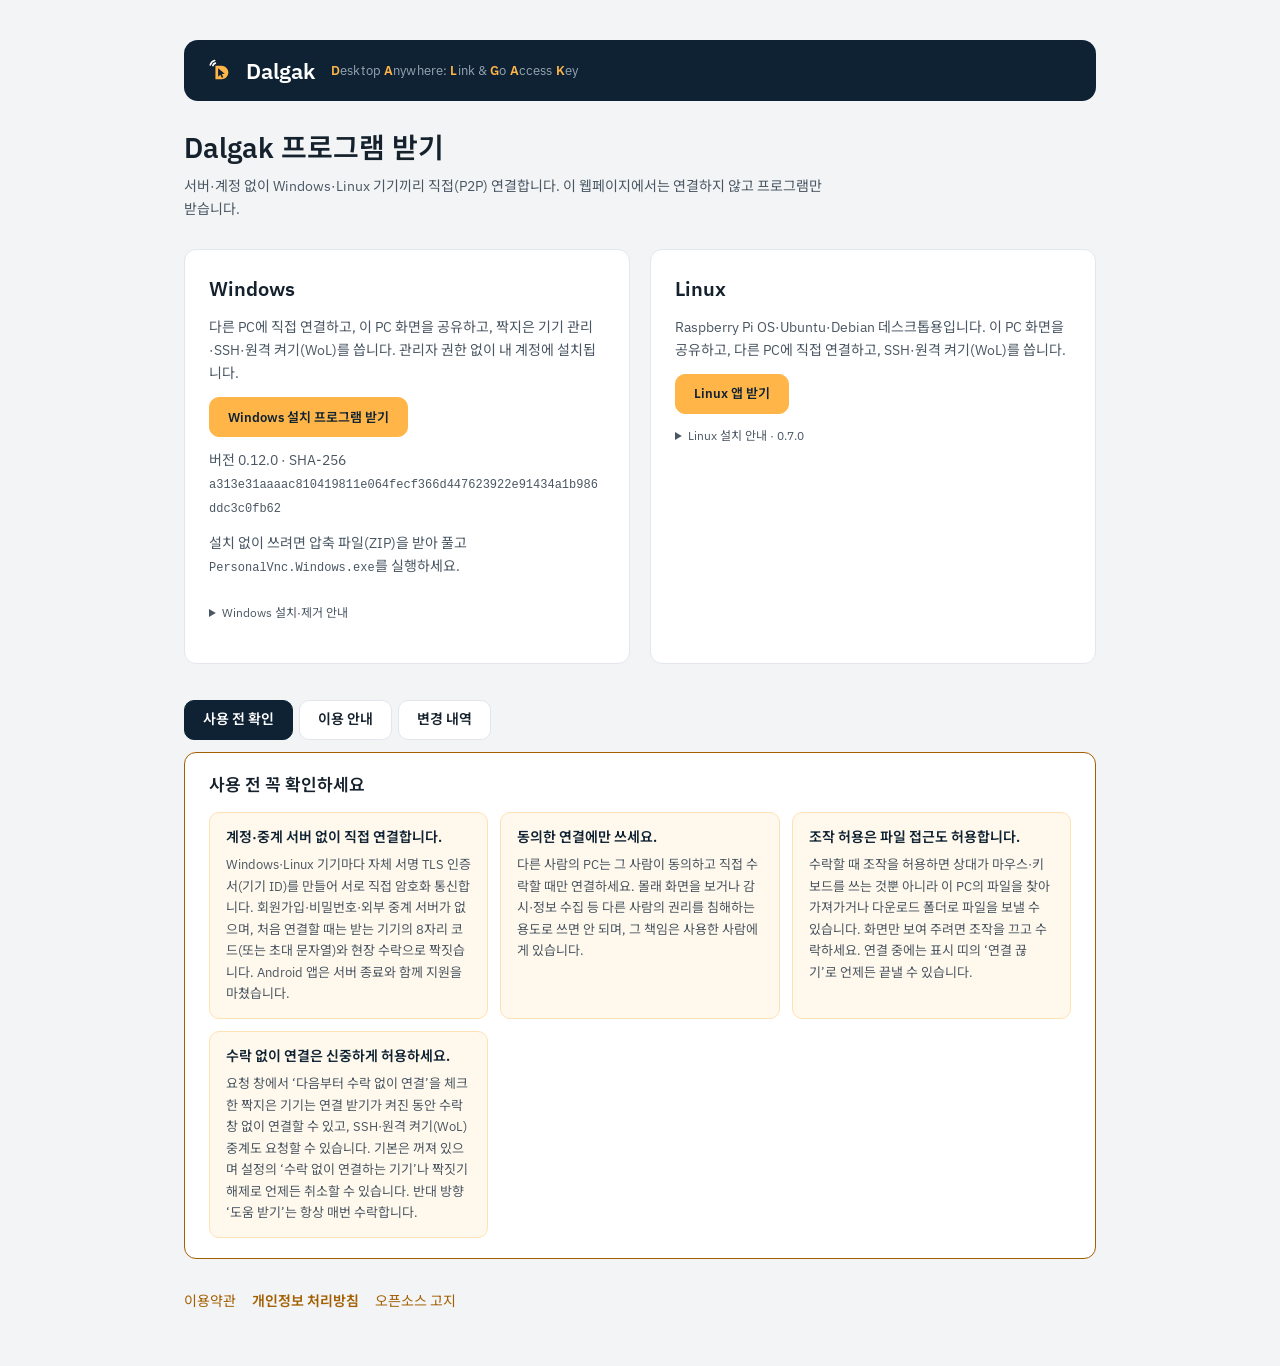
==== commit 7984e22e: "Publish Dalgak 2026-11-27 (Windows 0.12.0, Linux 0.7.0)" ====
--- a/index.html
+++ b/index.html
@@ -6,7 +6,7 @@
     <meta name="description" content="Dalgak Windows·Linux P2P 원격 연결 프로그램 받기" />
     <link rel="icon" href="data:image/svg+xml,%3Csvg%20xmlns%3D%22http%3A%2F%2Fwww.w3.org%2F2000%2Fsvg%22%20viewBox%3D%220%200%2032%2032%22%3E%3Crect%20width%3D%2232%22%20height%3D%2232%22%20rx%3D%228%22%20fill%3D%22%230F2233%22%2F%3E%3Cg%20transform%3D%22translate%283.84%203.84%29%20scale%28.76%29%22%3E%3Cpath%20d%3D%22M10%209h8a9%209%200%200%201%200%2018h-8z%22%20fill%3D%22%23FFB547%22%2F%3E%3Cpath%20d%3D%22M13.5%2012.5v11l2.9-2.7%202%204.2%201.9-.8-2-4.2%204-.3z%22%20fill%3D%22%230F2233%22%2F%3E%3Cpath%20d%3D%22M6.65%208.83A4.5%204.5%200%200%201%209.83%205.65M3.27%207.93A8%208%200%200%201%208.93%202.27%22%20fill%3D%22none%22%20stroke%3D%22%23fff%22%20stroke-width%3D%222.2%22%20stroke-linecap%3D%22round%22%2F%3E%3C%2Fg%3E%3C%2Fsvg%3E" />
     <title>Dalgak · 프로그램 받기</title>
-    <script type="module" crossorigin src="./assets/index-CdaXG5ki.js"></script>
+    <script type="module" crossorigin src="./assets/index-Bs_yQOWa.js"></script>
     <link rel="modulepreload" crossorigin href="./assets/style-BzFZ3Hjp.js">
     <link rel="stylesheet" crossorigin href="./assets/style-Cl3IRGmB.css">
     <link rel="stylesheet" crossorigin href="./assets/index-DX-sBNxT.css">
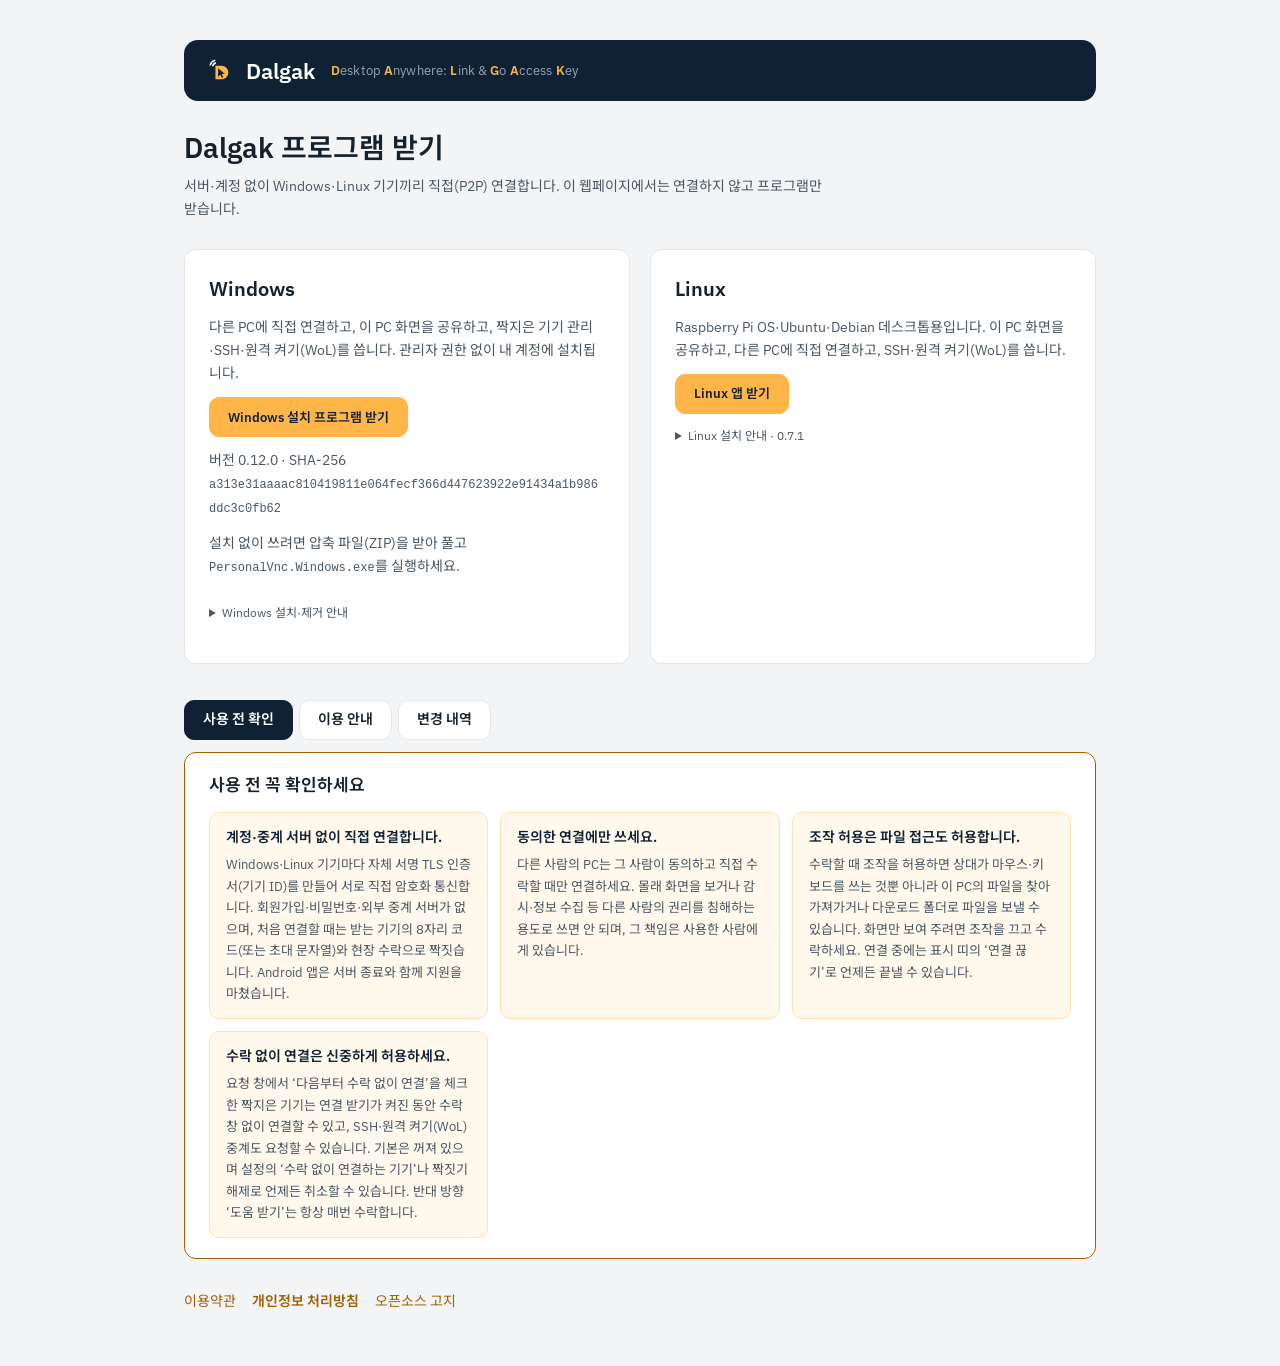
==== commit db7d214f: "Publish Dalgak 2026-11-27 (Windows 0.12.0, Linux 0.7.1)" ====
--- a/index.html
+++ b/index.html
@@ -6,7 +6,7 @@
     <meta name="description" content="Dalgak Windows·Linux P2P 원격 연결 프로그램 받기" />
     <link rel="icon" href="data:image/svg+xml,%3Csvg%20xmlns%3D%22http%3A%2F%2Fwww.w3.org%2F2000%2Fsvg%22%20viewBox%3D%220%200%2032%2032%22%3E%3Crect%20width%3D%2232%22%20height%3D%2232%22%20rx%3D%228%22%20fill%3D%22%230F2233%22%2F%3E%3Cg%20transform%3D%22translate%283.84%203.84%29%20scale%28.76%29%22%3E%3Cpath%20d%3D%22M10%209h8a9%209%200%200%201%200%2018h-8z%22%20fill%3D%22%23FFB547%22%2F%3E%3Cpath%20d%3D%22M13.5%2012.5v11l2.9-2.7%202%204.2%201.9-.8-2-4.2%204-.3z%22%20fill%3D%22%230F2233%22%2F%3E%3Cpath%20d%3D%22M6.65%208.83A4.5%204.5%200%200%201%209.83%205.65M3.27%207.93A8%208%200%200%201%208.93%202.27%22%20fill%3D%22none%22%20stroke%3D%22%23fff%22%20stroke-width%3D%222.2%22%20stroke-linecap%3D%22round%22%2F%3E%3C%2Fg%3E%3C%2Fsvg%3E" />
     <title>Dalgak · 프로그램 받기</title>
-    <script type="module" crossorigin src="./assets/index-Bs_yQOWa.js"></script>
+    <script type="module" crossorigin src="./assets/index-BPbvfNOj.js"></script>
     <link rel="modulepreload" crossorigin href="./assets/style-BzFZ3Hjp.js">
     <link rel="stylesheet" crossorigin href="./assets/style-Cl3IRGmB.css">
     <link rel="stylesheet" crossorigin href="./assets/index-DX-sBNxT.css">
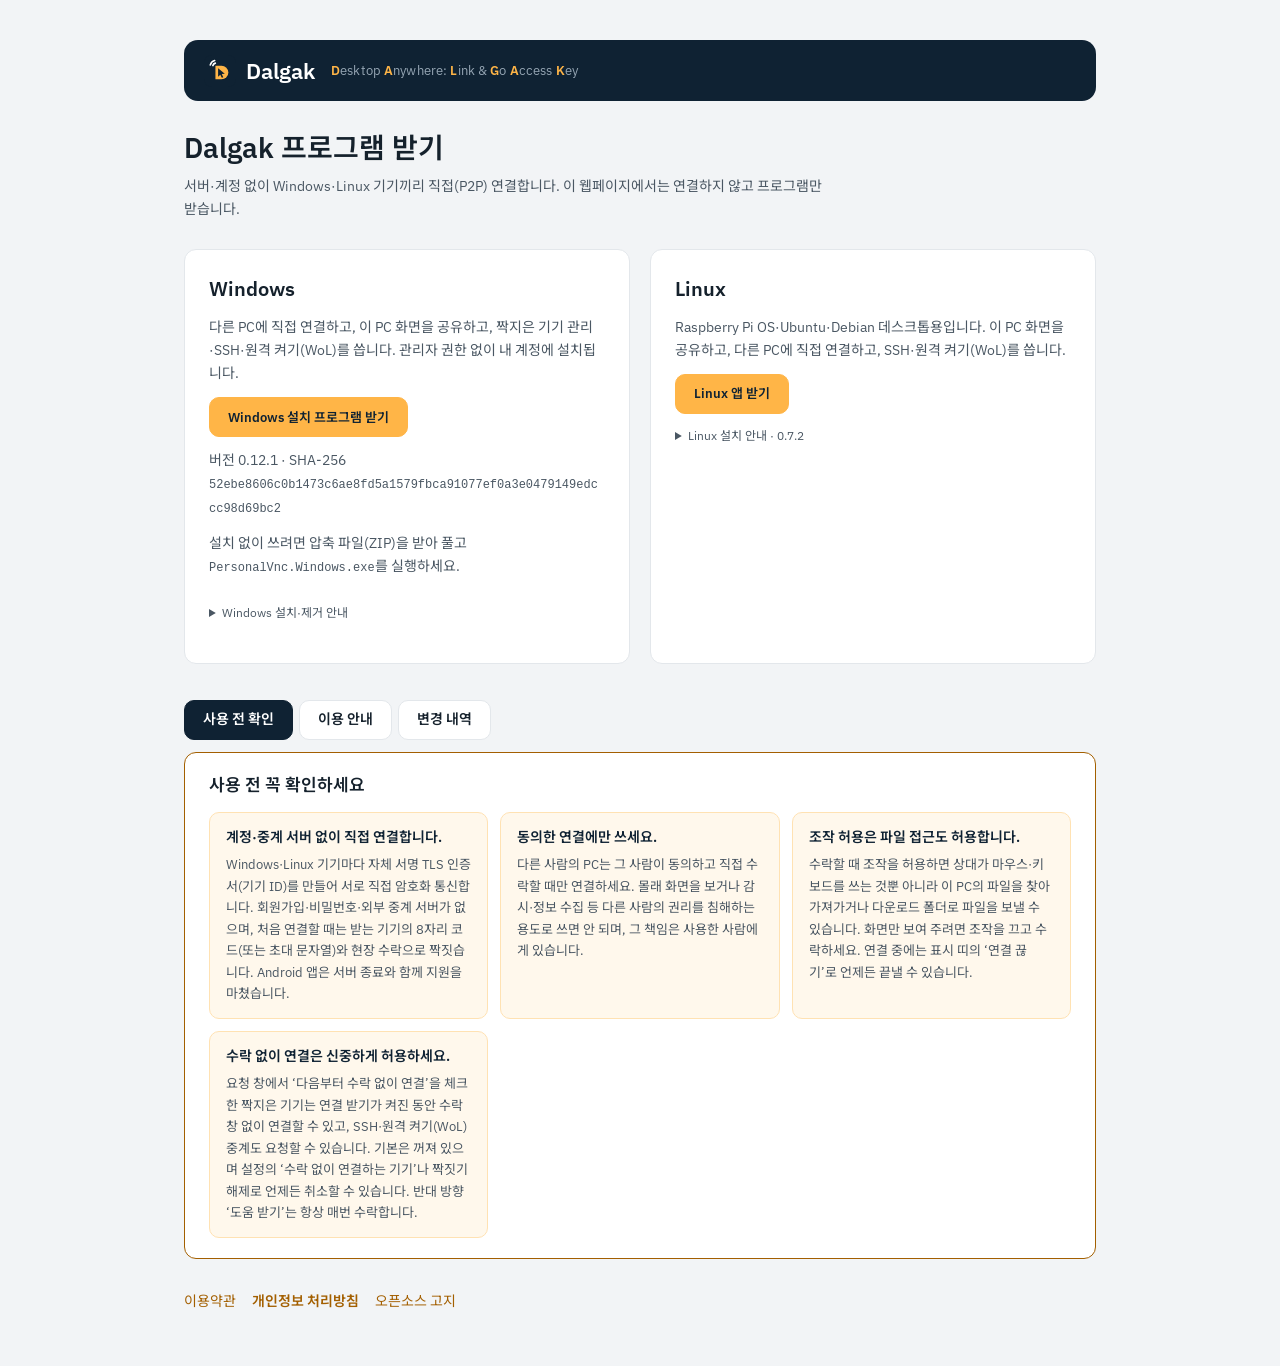
==== commit 13487aa4: "Publish Dalgak 2026-11-27 (Windows 0.12.1, Linux 0.7.2)" ====
--- a/index.html
+++ b/index.html
@@ -6,7 +6,7 @@
     <meta name="description" content="Dalgak Windows·Linux P2P 원격 연결 프로그램 받기" />
     <link rel="icon" href="data:image/svg+xml,%3Csvg%20xmlns%3D%22http%3A%2F%2Fwww.w3.org%2F2000%2Fsvg%22%20viewBox%3D%220%200%2032%2032%22%3E%3Crect%20width%3D%2232%22%20height%3D%2232%22%20rx%3D%228%22%20fill%3D%22%230F2233%22%2F%3E%3Cg%20transform%3D%22translate%283.84%203.84%29%20scale%28.76%29%22%3E%3Cpath%20d%3D%22M10%209h8a9%209%200%200%201%200%2018h-8z%22%20fill%3D%22%23FFB547%22%2F%3E%3Cpath%20d%3D%22M13.5%2012.5v11l2.9-2.7%202%204.2%201.9-.8-2-4.2%204-.3z%22%20fill%3D%22%230F2233%22%2F%3E%3Cpath%20d%3D%22M6.65%208.83A4.5%204.5%200%200%201%209.83%205.65M3.27%207.93A8%208%200%200%201%208.93%202.27%22%20fill%3D%22none%22%20stroke%3D%22%23fff%22%20stroke-width%3D%222.2%22%20stroke-linecap%3D%22round%22%2F%3E%3C%2Fg%3E%3C%2Fsvg%3E" />
     <title>Dalgak · 프로그램 받기</title>
-    <script type="module" crossorigin src="./assets/index-BPbvfNOj.js"></script>
+    <script type="module" crossorigin src="./assets/index-BsdZsIZ9.js"></script>
     <link rel="modulepreload" crossorigin href="./assets/style-BzFZ3Hjp.js">
     <link rel="stylesheet" crossorigin href="./assets/style-Cl3IRGmB.css">
     <link rel="stylesheet" crossorigin href="./assets/index-DX-sBNxT.css">
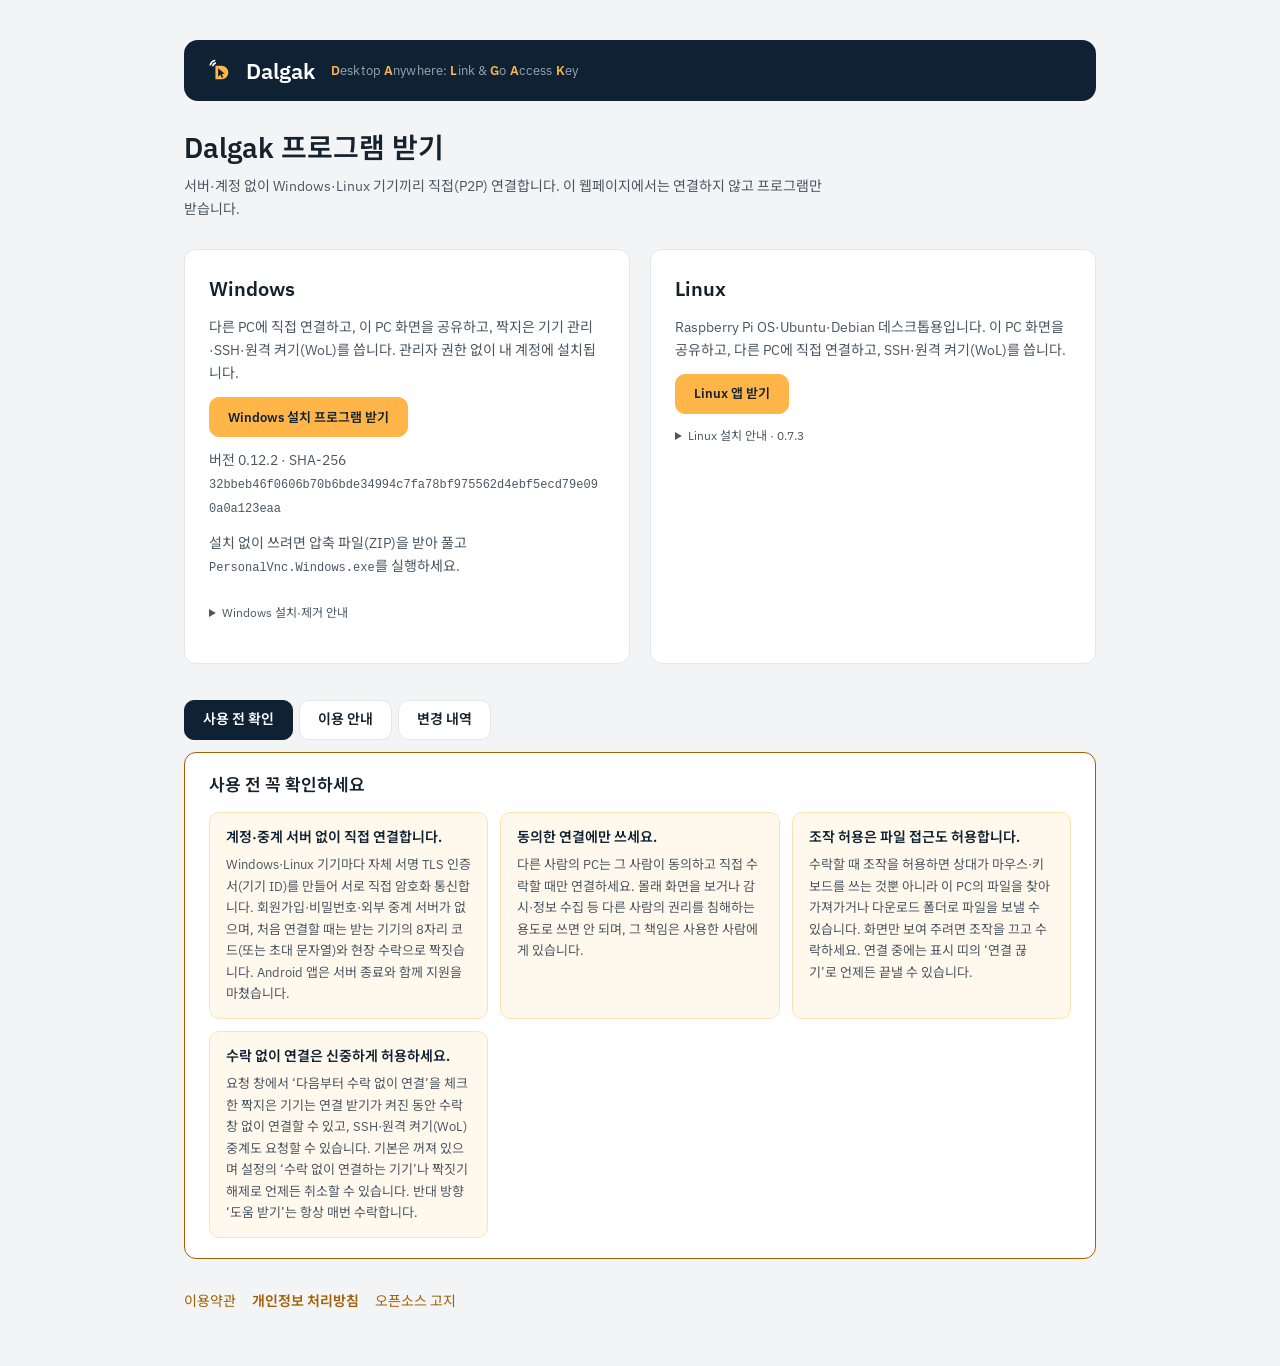
==== commit 9c5b110f: "Publish Dalgak 2026-11-27 (Windows 0.12.2, Linux 0.7.3)" ====
--- a/index.html
+++ b/index.html
@@ -6,7 +6,7 @@
     <meta name="description" content="Dalgak Windows·Linux P2P 원격 연결 프로그램 받기" />
     <link rel="icon" href="data:image/svg+xml,%3Csvg%20xmlns%3D%22http%3A%2F%2Fwww.w3.org%2F2000%2Fsvg%22%20viewBox%3D%220%200%2032%2032%22%3E%3Crect%20width%3D%2232%22%20height%3D%2232%22%20rx%3D%228%22%20fill%3D%22%230F2233%22%2F%3E%3Cg%20transform%3D%22translate%283.84%203.84%29%20scale%28.76%29%22%3E%3Cpath%20d%3D%22M10%209h8a9%209%200%200%201%200%2018h-8z%22%20fill%3D%22%23FFB547%22%2F%3E%3Cpath%20d%3D%22M13.5%2012.5v11l2.9-2.7%202%204.2%201.9-.8-2-4.2%204-.3z%22%20fill%3D%22%230F2233%22%2F%3E%3Cpath%20d%3D%22M6.65%208.83A4.5%204.5%200%200%201%209.83%205.65M3.27%207.93A8%208%200%200%201%208.93%202.27%22%20fill%3D%22none%22%20stroke%3D%22%23fff%22%20stroke-width%3D%222.2%22%20stroke-linecap%3D%22round%22%2F%3E%3C%2Fg%3E%3C%2Fsvg%3E" />
     <title>Dalgak · 프로그램 받기</title>
-    <script type="module" crossorigin src="./assets/index-BsdZsIZ9.js"></script>
+    <script type="module" crossorigin src="./assets/index-DD8jh4uU.js"></script>
     <link rel="modulepreload" crossorigin href="./assets/style-BzFZ3Hjp.js">
     <link rel="stylesheet" crossorigin href="./assets/style-Cl3IRGmB.css">
     <link rel="stylesheet" crossorigin href="./assets/index-DX-sBNxT.css">
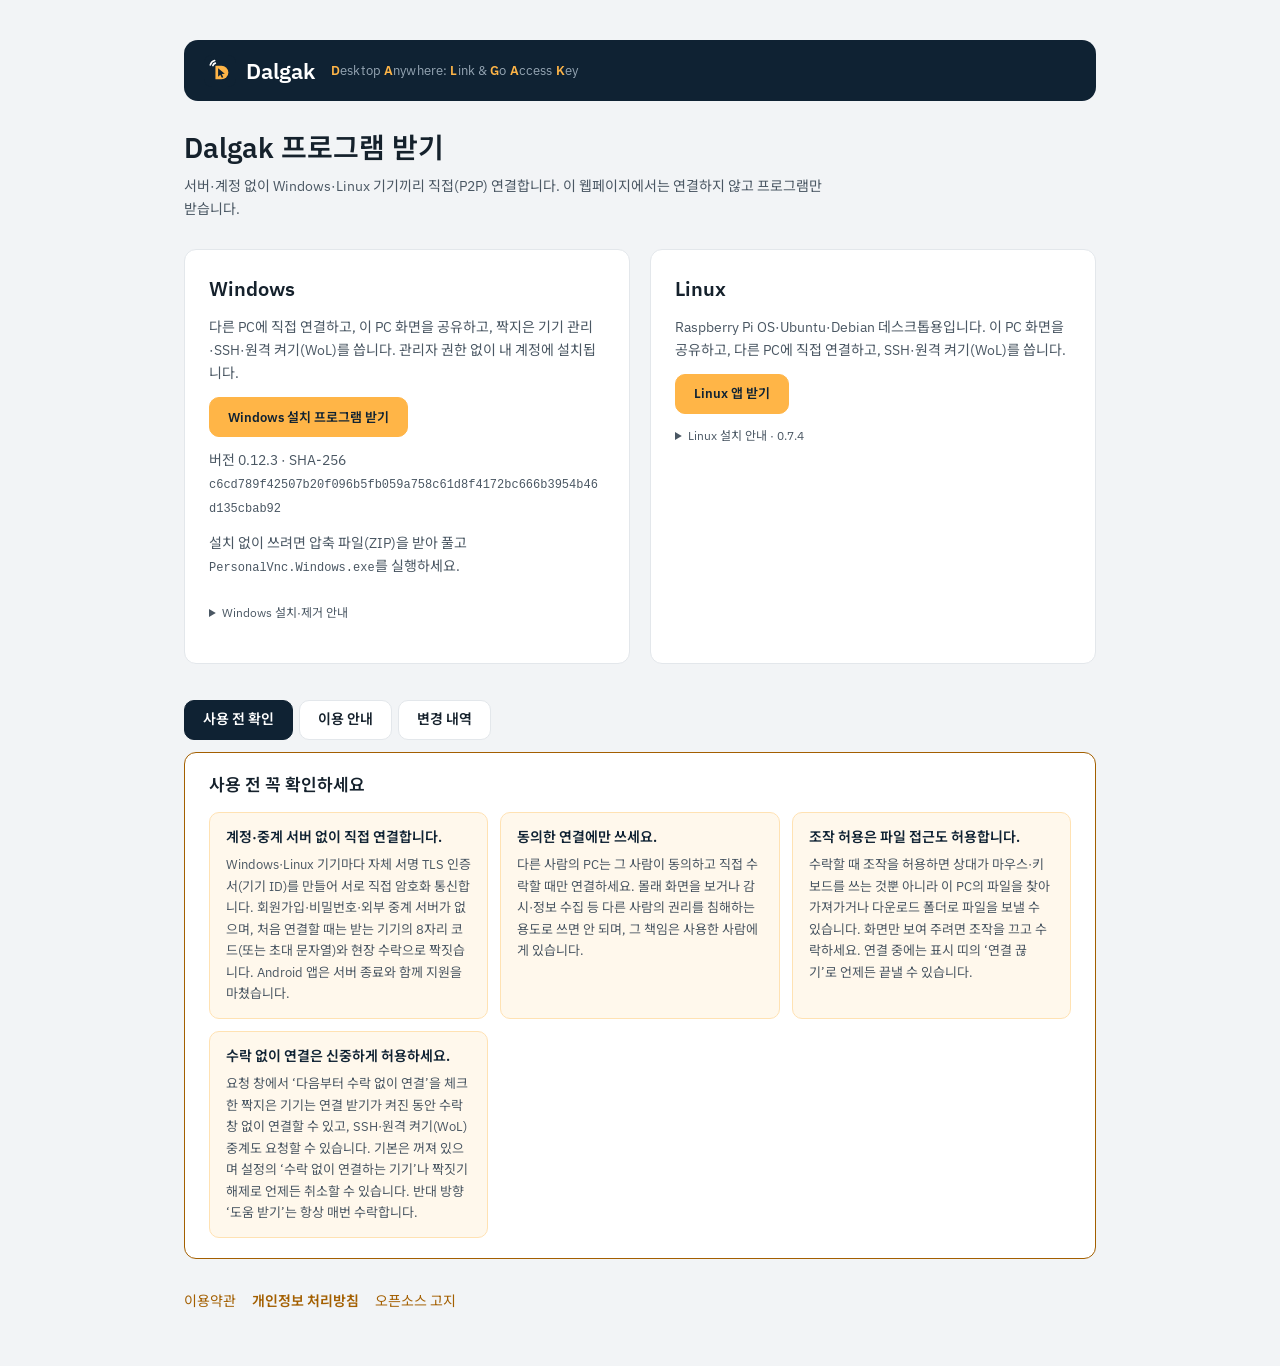
==== commit 04ce44c0: "Publish Dalgak 2026-11-27 (Windows 0.12.3, Linux 0.7.4)" ====
--- a/index.html
+++ b/index.html
@@ -6,7 +6,7 @@
     <meta name="description" content="Dalgak Windows·Linux P2P 원격 연결 프로그램 받기" />
     <link rel="icon" href="data:image/svg+xml,%3Csvg%20xmlns%3D%22http%3A%2F%2Fwww.w3.org%2F2000%2Fsvg%22%20viewBox%3D%220%200%2032%2032%22%3E%3Crect%20width%3D%2232%22%20height%3D%2232%22%20rx%3D%228%22%20fill%3D%22%230F2233%22%2F%3E%3Cg%20transform%3D%22translate%283.84%203.84%29%20scale%28.76%29%22%3E%3Cpath%20d%3D%22M10%209h8a9%209%200%200%201%200%2018h-8z%22%20fill%3D%22%23FFB547%22%2F%3E%3Cpath%20d%3D%22M13.5%2012.5v11l2.9-2.7%202%204.2%201.9-.8-2-4.2%204-.3z%22%20fill%3D%22%230F2233%22%2F%3E%3Cpath%20d%3D%22M6.65%208.83A4.5%204.5%200%200%201%209.83%205.65M3.27%207.93A8%208%200%200%201%208.93%202.27%22%20fill%3D%22none%22%20stroke%3D%22%23fff%22%20stroke-width%3D%222.2%22%20stroke-linecap%3D%22round%22%2F%3E%3C%2Fg%3E%3C%2Fsvg%3E" />
     <title>Dalgak · 프로그램 받기</title>
-    <script type="module" crossorigin src="./assets/index-DD8jh4uU.js"></script>
+    <script type="module" crossorigin src="./assets/index-BhmVW_pP.js"></script>
     <link rel="modulepreload" crossorigin href="./assets/style-BzFZ3Hjp.js">
     <link rel="stylesheet" crossorigin href="./assets/style-Cl3IRGmB.css">
     <link rel="stylesheet" crossorigin href="./assets/index-DX-sBNxT.css">
